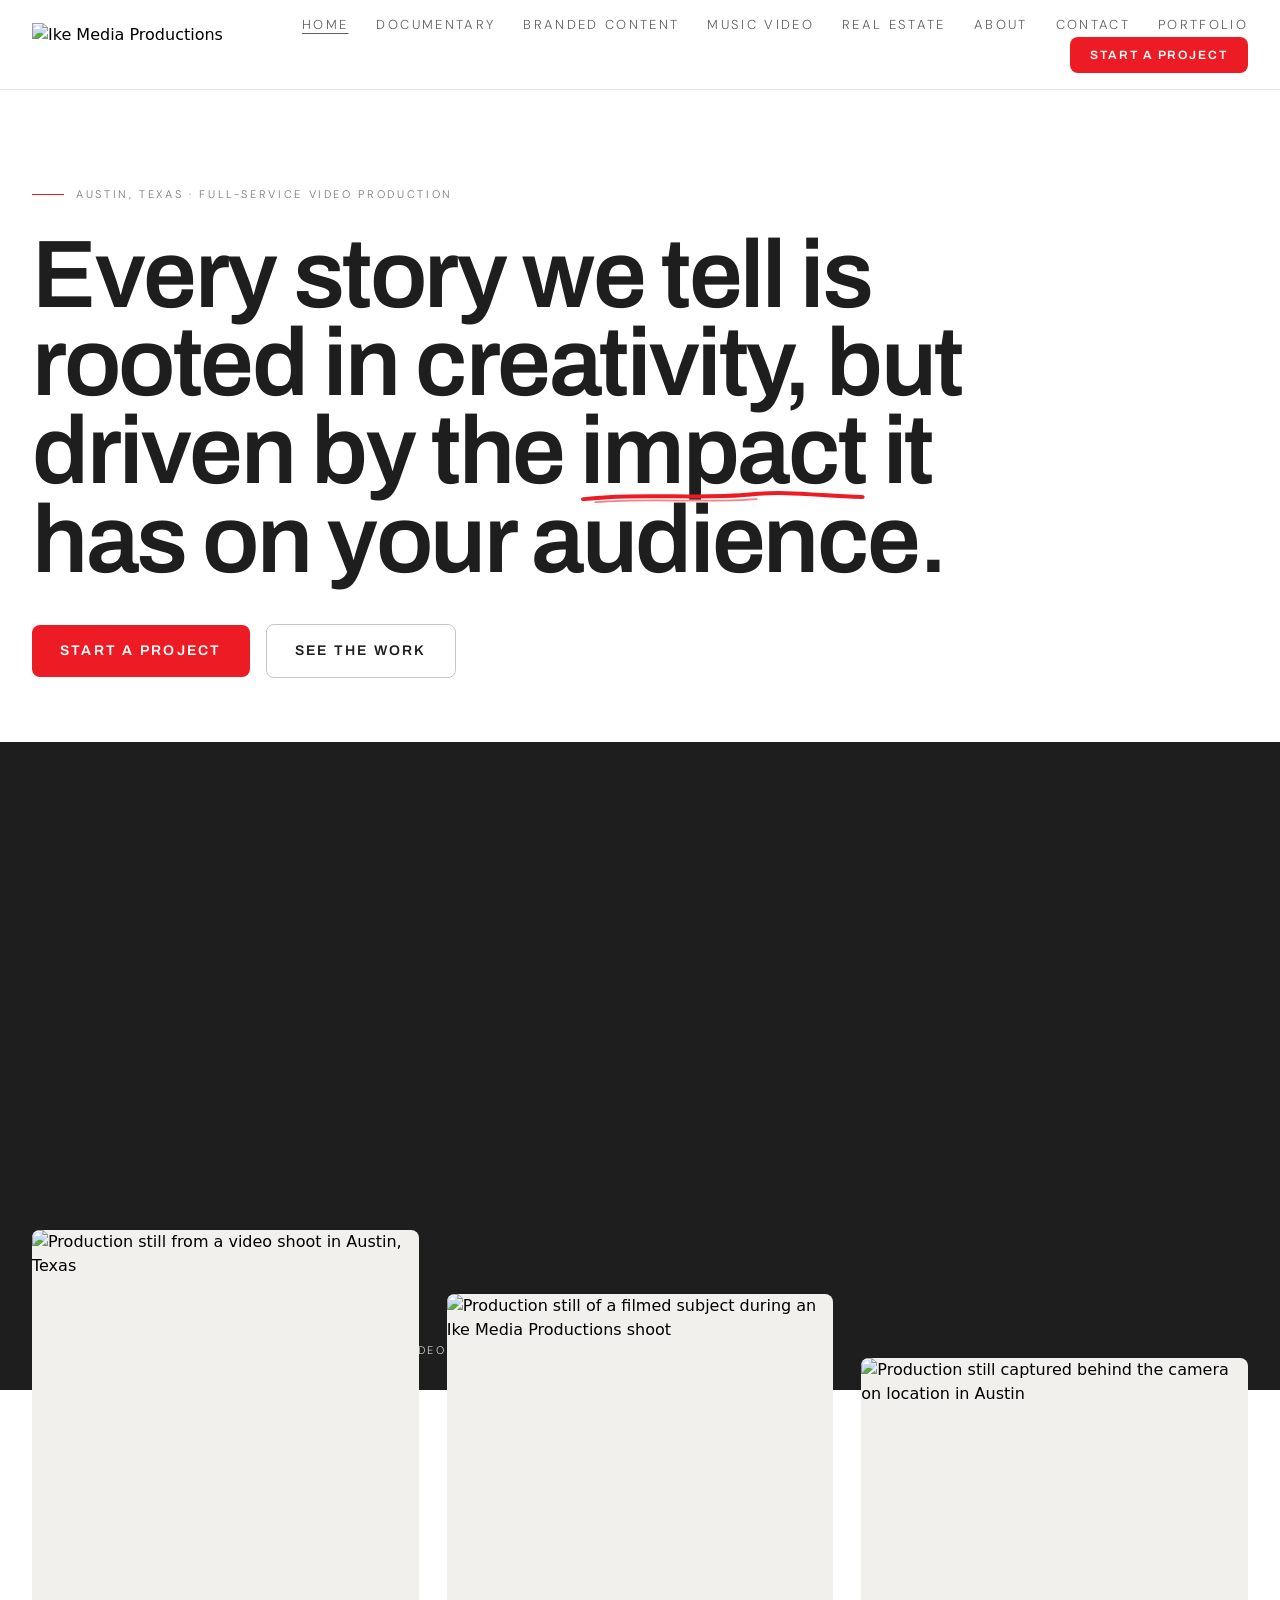
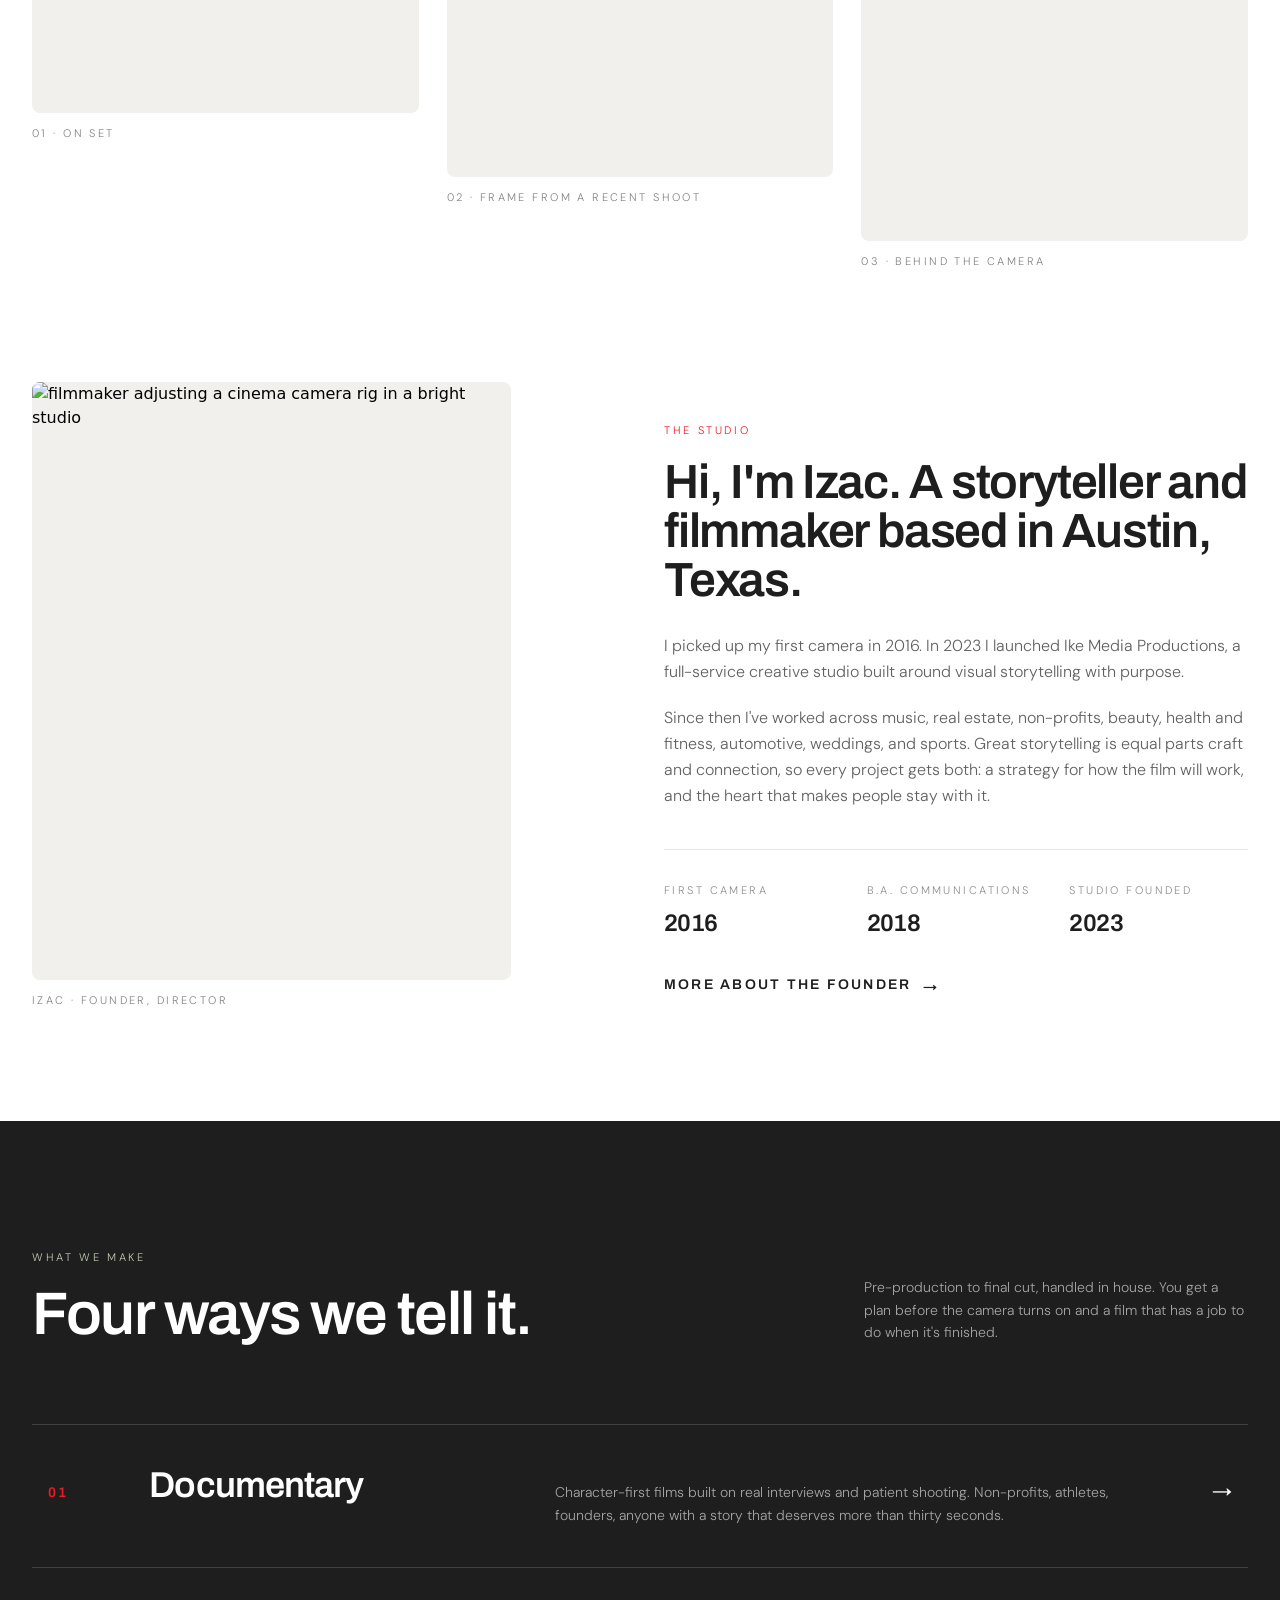
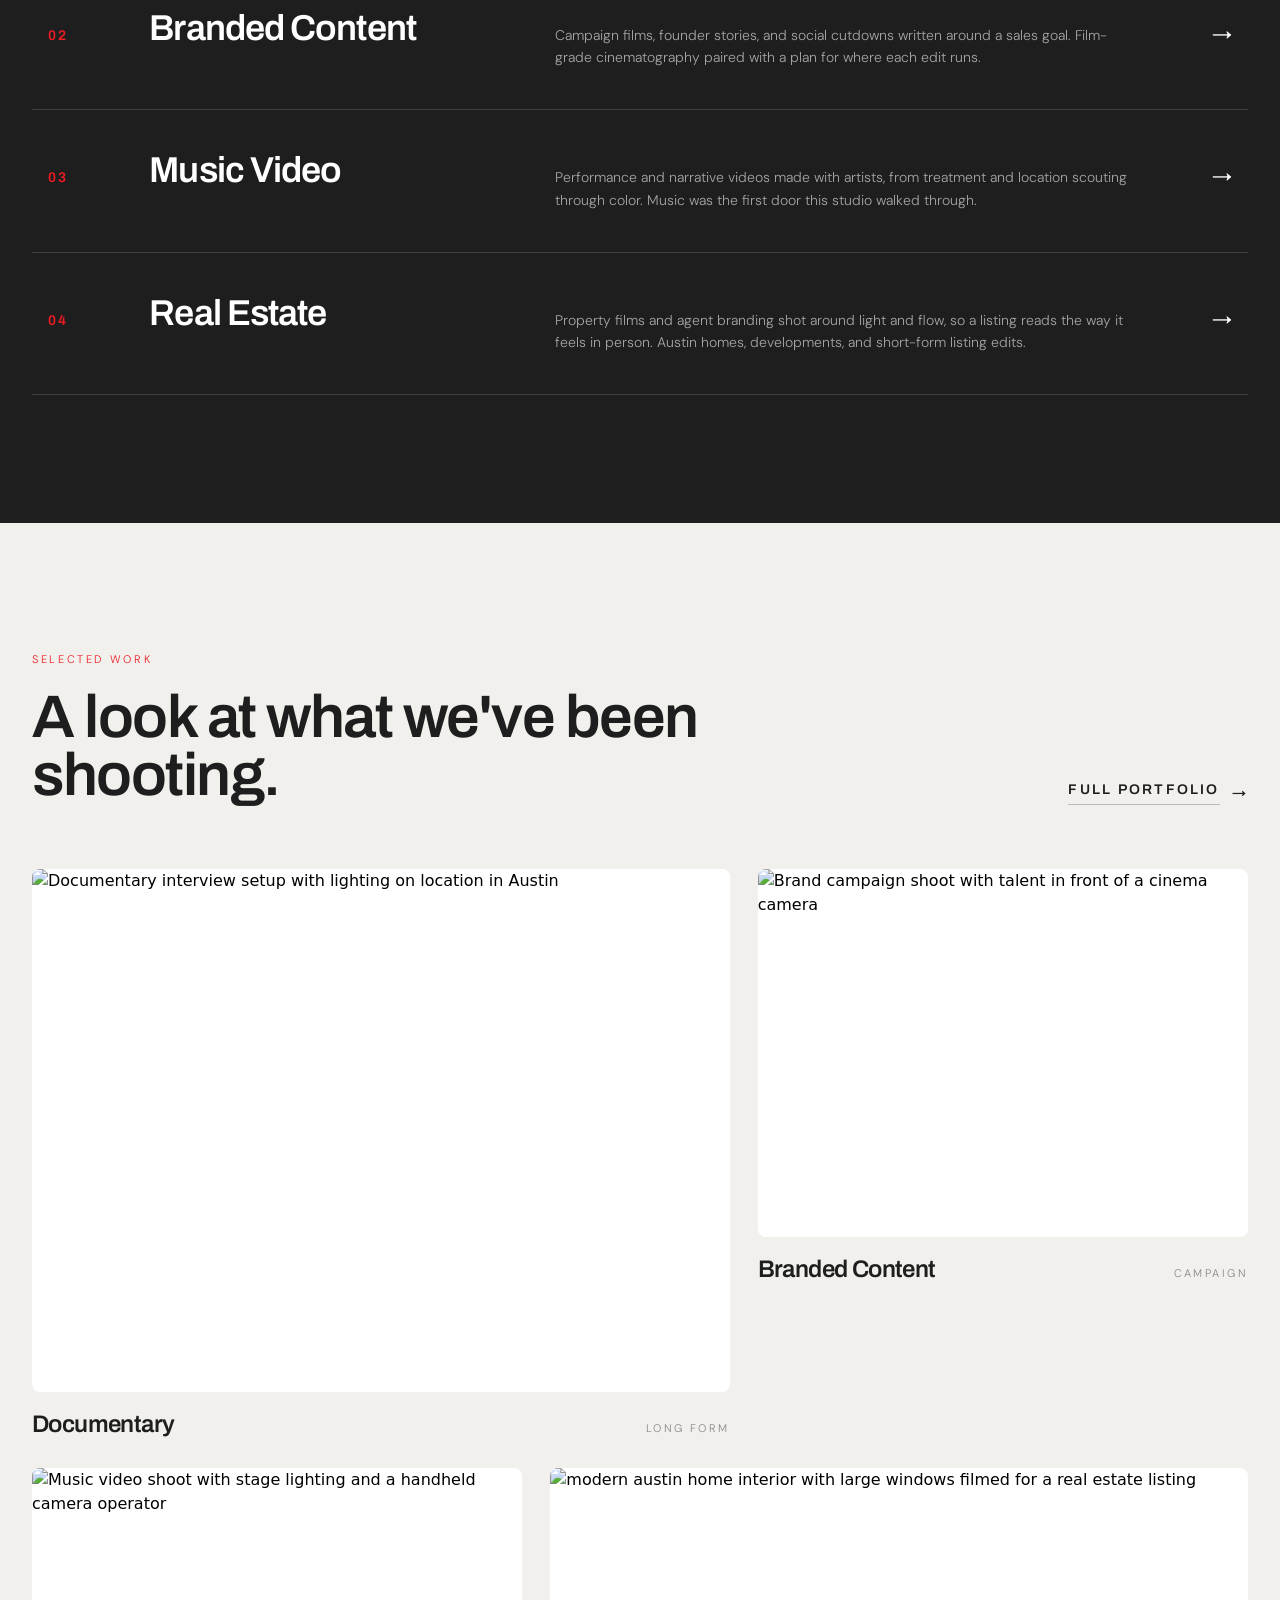
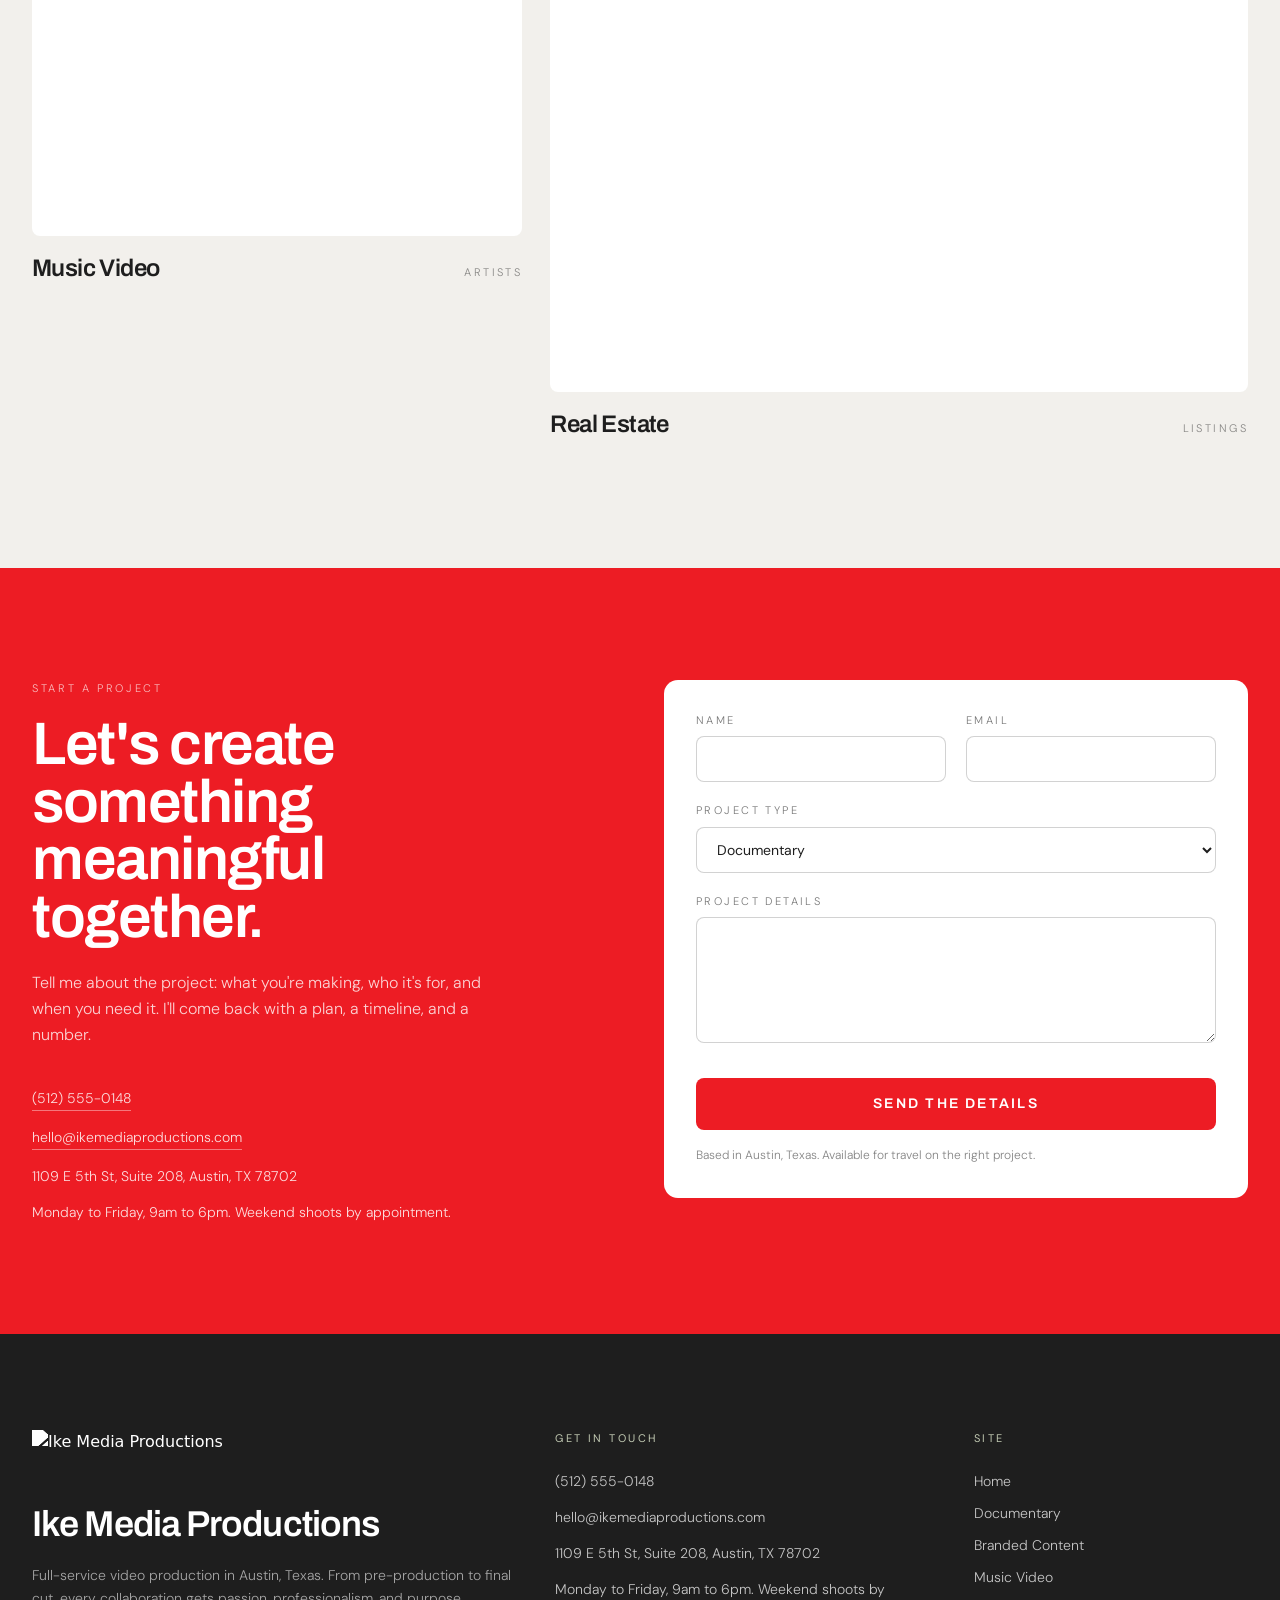
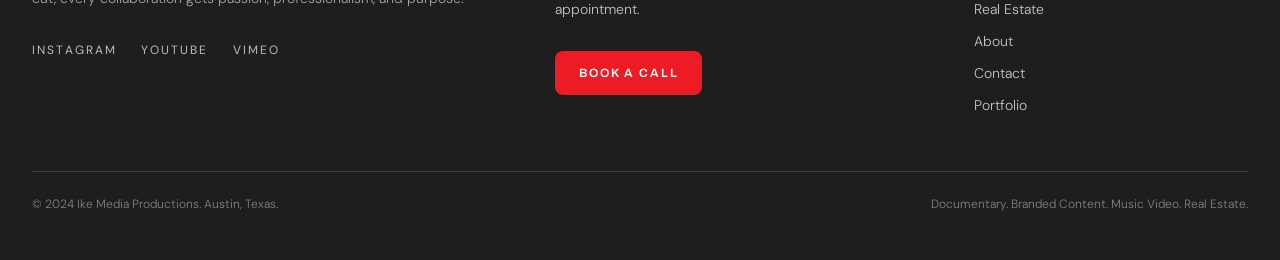
==== index.html @ 6fb8eff6 "Initial site generated by Tibly" ====
<!DOCTYPE html><html lang="en"><head>
<meta charset="utf-8"/>
<meta name="viewport" content="width=device-width, initial-scale=1"/>
<title>Ike Media Productions | Cinematic Video Production in Austin, Texas</title>
<meta name="description" content="Ike Media Productions is a full-service video production studio in Austin, Texas. Documentary, branded content, music video, and real estate films made with purpose."/>
<link rel="canonical" href="https://ike-media-productions-c2f9.sites.tibly.ai/"/>
<meta property="og:type" content="website"/>
<meta property="og:url" content="https://ike-media-productions-c2f9.sites.tibly.ai/"/>
<meta property="og:site_name" content="Ike Media Productions"/>
<meta property="og:title" content="Ike Media Productions | Cinematic Video Production in Austin, Texas"/>
<meta property="og:description" content="Ike Media Productions is a full-service video production studio in Austin, Texas. Documentary, branded content, music video, and real estate films made with purpose."/>
<meta name="twitter:card" content="summary_large_image"/>
<script type="application/ld+json" data-tibly-business="">{"@context":"https://schema.org","@type":"MediaOrganization","image":"https://br-winter-boat-ajcnusyq.storage.c-3.us-east-2.aws.neon.tech/tibly-site-media/sites/db79dda5-abd4-4c96-813a-0729a126249c/be632a99ec2c6f8da1437cfa373428e4.png","name":"Ike Media Productions","url":"https://ike-media-productions-c2f9.sites.tibly.ai/"}</script>
<link rel="icon" href="/favicon.svg" type="image/svg+xml"/>
<link rel="preconnect" href="https://fonts.googleapis.com"/>
<link rel="preconnect" href="https://fonts.gstatic.com" crossorigin=""/>
<link href="https://fonts.googleapis.com/css2?family=Archivo:ital,wght@0,300;0,400;0,600;0,700;0,800;1,400&amp;family=DM+Sans:ital,wght@0,300;0,400;0,500;1,400&amp;display=swap" rel="stylesheet"/>
<style>details[open] > *:not(summary){animation:tibly-acc .35s ease}@keyframes tibly-acc{from{opacity:0;transform:translateY(-4px)}}</style>
<style>@media (prefers-reduced-motion:no-preference){.tibly-fx{opacity:0;transform:translateY(24px);transition:opacity .7s ease,transform .7s ease}.tibly-fx.tibly-fx-in{opacity:1;transform:none}}</style>
<script>addEventListener('DOMContentLoaded',function(){if(!('IntersectionObserver' in window))return;var io=new IntersectionObserver(function(es){es.forEach(function(en){if(en.isIntersecting){en.target.classList.add('tibly-fx-in');io.unobserve(en.target)}})},{rootMargin:'0px 0px -8% 0px'});document.querySelectorAll('section[data-block] > *').forEach(function(el){var p=getComputedStyle(el).position;if(p==='absolute'||p==='fixed')return;if(el.getBoundingClientRect().top>innerHeight){el.classList.add('tibly-fx');io.observe(el)}})});</script>
<style>.tibly-ba{position:relative;overflow:hidden;--ba:50%;cursor:ew-resize;touch-action:pan-y;user-select:none;-webkit-user-select:none}.tibly-ba>img{display:block;width:100%;height:100%;object-fit:cover}.tibly-ba .tibly-ba-before{position:absolute;inset:0;clip-path:inset(0 calc(100% - var(--ba)) 0 0)}.tibly-ba .tibly-ba-before img{display:block;width:100%;height:100%;object-fit:cover}.tibly-ba::after{content:'';position:absolute;top:0;bottom:0;left:var(--ba);width:2px;margin-left:-1px;background:#fff;box-shadow:0 0 6px rgba(0,0,0,.55);pointer-events:none;z-index:1}.tibly-ba::before{content:'';position:absolute;top:50%;left:var(--ba);width:44px;height:44px;transform:translate(-50%,-50%);border-radius:9999px;background:rgba(0,0,0,.75) url("data:image/svg+xml,%3Csvg%20xmlns='http://www.w3.org/2000/svg'%20viewBox='0%200%2024%2024'%20fill='%23fff'%3E%3Cpath%20d='M9%206l-6%206%206%206zM15%206l6%206-6%206z'/%3E%3C/svg%3E") center/22px 22px no-repeat;border:2px solid #fff;box-shadow:0 2px 8px rgba(0,0,0,.4);pointer-events:none;z-index:1}.tibly-ba input[type=range]{position:absolute;inset:0;width:100%;height:100%;margin:0;opacity:0;pointer-events:none;-webkit-appearance:none;appearance:none;z-index:2}[data-lightbox]{cursor:zoom-in}.tibly-lb{position:fixed;inset:0;z-index:9999;background:rgba(0,0,0,.92);display:flex;align-items:center;justify-content:center;cursor:zoom-out;padding:24px}.tibly-lb img{max-width:100%;max-height:100%;object-fit:contain}</style>
<script>document.addEventListener('input',function(e){var t=e.target;if(!t||t.type!=='range')return;var c=t.closest&&t.closest('.tibly-ba');if(c)c.style.setProperty('--ba',t.value+'%')});document.addEventListener('pointerdown',function(e){var c=e.target.closest&&e.target.closest('.tibly-ba');if(!c||e.button>0)return;e.preventDefault();var inp=c.querySelector('input[type=range]');var set=function(x){var r=c.getBoundingClientRect();if(!r.width)return;var p=Math.max(0,Math.min(100,(x-r.left)*100/r.width));c.style.setProperty('--ba',p+'%');if(inp)inp.value=Math.round(p)};set(e.clientX);var mv=function(ev){set(ev.clientX)};var up=function(){document.removeEventListener('pointermove',mv);document.removeEventListener('pointerup',up);document.removeEventListener('pointercancel',up)};document.addEventListener('pointermove',mv);document.addEventListener('pointerup',up);document.addEventListener('pointercancel',up)});document.addEventListener('click',function(e){var im=e.target.closest&&e.target.closest('[data-lightbox]');if(!im||!(im.currentSrc||im.src))return;e.preventDefault();var o=document.createElement('div');o.className='tibly-lb';var big=document.createElement('img');big.src=im.currentSrc||im.src;big.alt=im.alt||'';o.appendChild(big);o.addEventListener('click',function(){o.remove()});document.addEventListener('keydown',function esc(ev){if(ev.key==='Escape'){o.remove();document.removeEventListener('keydown',esc)}});document.body.appendChild(o)});document.addEventListener('click',function(e){var x=e.target.closest&&e.target.closest('[data-announce-close]');if(!x)return;var b=x.closest('[data-announce]');if(b){b.style.display='none';try{sessionStorage.setItem('tibly-announce','1')}catch(_){}}});addEventListener('DOMContentLoaded',function(){try{if(sessionStorage.getItem('tibly-announce')==='1'){var b=document.querySelector('[data-announce]');if(b)b.style.display='none'}}catch(_){}if('IntersectionObserver' in window&&!matchMedia('(prefers-reduced-motion:reduce)').matches){var els=document.querySelectorAll('[data-count]');if(els.length){var io=new IntersectionObserver(function(es){es.forEach(function(en){if(!en.isIntersecting)return;io.unobserve(en.target);var el=en.target,s=el.textContent||'',m=s.match(/[\d,]*\d(?:\.\d+)?/);if(!m)return;var raw=m[0],num=parseFloat(raw.replace(/,/g,''));if(!isFinite(num))return;if(!el.getAttribute('data-count'))el.setAttribute('data-count',s);var pre=s.slice(0,m.index),post=s.slice(m.index+raw.length),grp=raw.indexOf(',')>=0,dec=(raw.split('.')[1]||'').length,t0=performance.now();requestAnimationFrame(function tick(now){var p=Math.min((now-t0)/1400,1);p=1-Math.pow(1-p,3);var v=(num*p).toFixed(dec);if(grp)v=Number(v).toLocaleString('en-US',{minimumFractionDigits:dec});el.textContent=pre+v+post;if(p<1)requestAnimationFrame(tick)})})},{rootMargin:'0px 0px -10% 0px'});els.forEach(function(el){io.observe(el)})}}var badge=document.querySelector('[data-tibly-open]');if(badge){var src=document.querySelector('[data-tibly-field="hours"]');var txt=(src&&src.textContent||'').toLowerCase();var days=['sun','mon','tue','wed','thu','fri','sat'];var toMin=function(h,mm,ap){h=+h;mm=+(mm||0);if(ap==='pm'&&h!==12)h+=12;if(ap==='am'&&h===12)h=0;return h*60+mm};var spans=[];var re=/(sun|mon|tue|wed|thu|fri|sat|daily|every ?day)[a-z]*\s*(?:[-\u2013\u2014]\s*(sun|mon|tue|wed|thu|fri|sat)[a-z]*)?\s*:?\s*(\d{1,2})(?::(\d{2}))?\s*(am|pm)?\s*[-\u2013\u2014]\s*(\d{1,2})(?::(\d{2}))?\s*(am|pm)?/g,mm;while((mm=re.exec(txt))){var d1=mm[1].slice(0,3),d2=mm[2],ap1=mm[5]||(mm[8]==='pm'&&+mm[3]<=+mm[6]?'am':mm[8]),o=toMin(mm[3],mm[4],ap1),c=toMin(mm[6],mm[7],mm[8]);var from=d1==='dai'||d1==='eve'?0:days.indexOf(d1),to=d2?days.indexOf(d2.slice(0,3)):(d1==='dai'||d1==='eve'?6:from);if(from<0)continue;for(var d=from;;d=(d+1)%7){spans.push([d,o,c]);if(d===to)break}}if(spans.length){var now=new Date(),cur=now.getDay(),min=now.getHours()*60+now.getMinutes();var open=spans.some(function(s){return s[0]===cur&&min>=s[1]&&min<s[2]});badge.textContent=open?(badge.getAttribute('data-open-text')||'Open now'):(badge.getAttribute('data-closed-text')||'Closed now');badge.setAttribute('data-state',open?'open':'closed');badge.hidden=false}}});</script>
<style>header a[aria-current="page"]:not(:has(img,svg)){text-decoration:underline;text-underline-offset:4px;text-decoration-thickness:1px}</style>
<style>#nav-open~[class*="peer-checked:"][class*="fixed"]{min-height:100vh;min-height:100dvh}@media (prefers-reduced-motion:no-preference){label[for="nav-open"] span{transition:transform .3s ease,opacity .2s ease}header:has(#nav-open:checked) label[for="nav-open"]:not([aria-label="Close" i]) span:not(:has(span)):nth-of-type(1){transform:translateY(8px) rotate(45deg)}header:has(#nav-open:checked) label[for="nav-open"]:not([aria-label="Close" i]) span:not(:has(span)):nth-of-type(2){opacity:0}header:has(#nav-open:checked) label[for="nav-open"]:not([aria-label="Close" i]) span:not(:has(span)):nth-of-type(3){transform:translateY(-8px) rotate(-45deg)}#nav-open:checked~[class*="peer-checked:"]{animation:tibly-nav-in .25s ease}#nav-open:checked~[class*="peer-checked:"] label[for="nav-open"]{display:inline-block;animation:tibly-x-in .35s ease}@keyframes tibly-nav-in{from{opacity:0;transform:translateY(10px)}}@keyframes tibly-x-in{from{opacity:0;transform:rotate(-90deg) scale(.6)}}}</style>
<link rel="stylesheet" href="/styles.css?v=a9160097"/>
</head>
<body>
<!-- block:header -->
<header class="sticky top-0 z-40 border-b border-ink/10 bg-white">
  <div class="mx-auto w-full max-w-7xl px-5 sm:px-8">
    <input type="checkbox" id="nav-open" class="peer sr-only"/>

    <div class="flex items-center justify-between gap-6 py-4">
      <a aria-current="page" class="flex shrink-0 items-center gap-3 transition-opacity duration-300 hover:opacity-70" href="/">
        <img data-tibly-logo="" src="https://br-winter-boat-ajcnusyq.storage.c-3.us-east-2.aws.neon.tech/tibly-site-media/sites/db79dda5-abd4-4c96-813a-0729a126249c/be632a99ec2c6f8da1437cfa373428e4.png" alt="Ike Media Productions" class="h-9 w-auto md:h-11"/>
      </a>

      <nav class="hidden md:flex md:flex-wrap md:items-center md:justify-end md:gap-x-5 md:gap-y-1 lg:gap-x-7">
        <a aria-current="page" class="font-body text-xs font-light uppercase tracking-[0.18em] text-ink/70 transition-colors duration-300 hover:text-brand-500 lg:text-[13px]" href="/">Home</a>
        <a class="font-body text-xs font-light uppercase tracking-[0.18em] text-ink/70 transition-colors duration-300 hover:text-brand-500 lg:text-[13px]" href="/documentary">Documentary</a>
        <a class="font-body text-xs font-light uppercase tracking-[0.18em] text-ink/70 transition-colors duration-300 hover:text-brand-500 lg:text-[13px]" href="/branded-content">Branded Content</a>
        <a class="font-body text-xs font-light uppercase tracking-[0.18em] text-ink/70 transition-colors duration-300 hover:text-brand-500 lg:text-[13px]" href="/gallery-musicvideo">Music Video</a>
        <a class="font-body text-xs font-light uppercase tracking-[0.18em] text-ink/70 transition-colors duration-300 hover:text-brand-500 lg:text-[13px]" href="/portfolio-realestate">Real Estate</a>
        <a class="font-body text-xs font-light uppercase tracking-[0.18em] text-ink/70 transition-colors duration-300 hover:text-brand-500 lg:text-[13px]" href="/about">About</a>
        <a class="font-body text-xs font-light uppercase tracking-[0.18em] text-ink/70 transition-colors duration-300 hover:text-brand-500 lg:text-[13px]" href="/contact">Contact</a>
        <a class="font-body text-xs font-light uppercase tracking-[0.18em] text-ink/70 transition-colors duration-300 hover:text-brand-500 lg:text-[13px]" href="/portfolio">Portfolio</a>
        <a class="ml-2 hidden rounded-md bg-brand-500 px-5 py-2.5 font-display text-xs font-semibold uppercase tracking-[0.16em] text-white transition-colors duration-300 hover:bg-brand-700 lg:inline-block" href="/contact">Start a project</a>
      </nav>

      <label for="nav-open" class="md:hidden cursor-pointer p-2 -mr-2" aria-label="Menu">
        <span class="block h-px w-7 bg-ink"></span>
        <span class="mt-1.5 block h-px w-7 bg-ink"></span>
        <span class="mt-1.5 block h-px w-7 bg-ink"></span>
      </label>
    </div>

    <div class="hidden peer-checked:flex md:hidden fixed inset-0 z-50 flex-col bg-white">
      <div class="flex items-center justify-between px-5 py-4 border-b border-ink/10">
        <img src="https://br-winter-boat-ajcnusyq.storage.c-3.us-east-2.aws.neon.tech/tibly-site-media/sites/db79dda5-abd4-4c96-813a-0729a126249c/be632a99ec2c6f8da1437cfa373428e4.png" alt="Ike Media Productions" class="h-9 w-auto"/>
        <label for="nav-open" aria-label="Close" class="cursor-pointer p-2 -mr-2">
          <svg viewBox="0 0 24 24" fill="none" stroke="currentColor" stroke-width="1.5" class="h-7 w-7 text-ink"><path d="M5 5l14 14M19 5L5 19"></path></svg>
        </label>
      </div>
      <nav class="flex flex-1 flex-col gap-5 overflow-y-auto px-5 py-8">
        <a aria-current="page" class="font-display text-3xl font-semibold tracking-tight text-ink transition-colors duration-300 hover:text-brand-500" href="/">Home</a>
        <a class="font-display text-3xl font-semibold tracking-tight text-ink transition-colors duration-300 hover:text-brand-500" href="/documentary">Documentary</a>
        <a class="font-display text-3xl font-semibold tracking-tight text-ink transition-colors duration-300 hover:text-brand-500" href="/branded-content">Branded Content</a>
        <a class="font-display text-3xl font-semibold tracking-tight text-ink transition-colors duration-300 hover:text-brand-500" href="/gallery-musicvideo">Music Video</a>
        <a class="font-display text-3xl font-semibold tracking-tight text-ink transition-colors duration-300 hover:text-brand-500" href="/portfolio-realestate">Real Estate</a>
        <a class="font-display text-3xl font-semibold tracking-tight text-ink transition-colors duration-300 hover:text-brand-500" href="/about">About</a>
        <a class="font-display text-3xl font-semibold tracking-tight text-ink transition-colors duration-300 hover:text-brand-500" href="/contact">Contact</a>
        <a class="font-display text-3xl font-semibold tracking-tight text-ink transition-colors duration-300 hover:text-brand-500" href="/portfolio">Portfolio</a>
      </nav>
      <div class="border-t border-ink/10 px-5 py-6">
        <a class="btn w-full" href="/contact">Start a project</a>
      </div>
    </div>
  </div>
</header>
<!-- /block:footer-safe -->
<!-- /block:header -->
<!-- block:gallery-mosaic -->
<section class="relative bg-white pt-12 sm:pt-16 md:pt-24" data-block="gallery-mosaic">
  <div class="mx-auto w-full max-w-7xl px-5 sm:px-8">
    <p class="flex items-center gap-3 font-body text-[11px] font-light uppercase tracking-[0.24em] text-ink/60">
      <span class="block h-px w-8 bg-brand-500"></span>
      Austin, Texas · Full-service video production
    </p>

    <h1 class="mt-7 max-w-5xl font-display text-4xl font-semibold leading-[0.98] tracking-tight text-ink sm:text-6xl md:text-7xl md:leading-[0.92] lg:text-8xl">
      Every story we tell is rooted in creativity, but driven by the
      <span class="relative inline-block">
        impact
        <svg viewBox="0 0 220 18" preserveAspectRatio="none" fill="none" aria-hidden="true" class="absolute -bottom-1 left-0 h-2.5 w-full text-brand-500 sm:-bottom-2 sm:h-4">
          <path d="M3 12.5C46 5.5 92 13 133 7c25-3.6 50 1.4 84 3.2" stroke="currentColor" stroke-width="4.5" stroke-linecap="round"></path>
          <path d="M12 16c40-5 84 1 124-3.5" stroke="currentColor" stroke-width="2" stroke-linecap="round" opacity="0.55"></path>
        </svg>
      </span>
      it has on your audience.
    </h1>

    <div class="mt-10 flex flex-col gap-3 sm:flex-row sm:items-center sm:gap-4">
      <a class="btn" href="/contact">Start a project</a>
      <a class="btn-secondary" href="/portfolio">See the work</a>
    </div>
  </div>

  <div class="relative mt-12 h-[52vh] min-h-[320px] w-full overflow-hidden bg-ink md:mt-16 md:h-[72vh]">
    <video src="https://videos.pexels.com/video-files/31026111/13262104_1920_1080_24fps.mp4" poster="https://images.pexels.com/videos/31026111/man-taking-video-of-a-house-using-a-sony-camera-on-a-dji-gimbal-stabilizer-31026111.jpeg?auto=compress&amp;cs=tinysrgb&amp;fit=crop&amp;h=630&amp;w=1200" autoplay="" muted="" loop="" playsinline="" data-video-query="cinematographer filming with a cinema camera on a gimbal in downtown austin texas at golden hour" class="absolute inset-0 h-full w-full object-cover"></video>
    <div class="absolute inset-0 bg-ink/30"></div>
    <div class="absolute inset-x-0 bottom-0 p-5 sm:p-8">
      <p class="font-body text-[11px] font-light uppercase tracking-[0.24em] text-white/80">
        Reel · Documentary, branded content, music video, real estate
      </p>
    </div>
  </div>

  <div class="relative z-10 mx-auto -mt-16 -mb-20 w-full max-w-7xl px-5 sm:px-8 md:-mt-40 md:-mb-32">
    <div class="grid grid-cols-1 gap-5 sm:grid-cols-3 md:gap-7">
      <figure class="group">
        <div class="overflow-hidden rounded-md bg-surface">
          <img data-lightbox="" src="https://br-winter-boat-ajcnusyq.storage.c-3.us-east-2.aws.neon.tech/tibly-site-media/sites/db79dda5-abd4-4c96-813a-0729a126249c/e04ca9adfe14ad1014596eb6aa845131.jpg" alt="Production still from a video shoot in Austin, Texas" class="aspect-[4/5] w-full object-cover transition-transform duration-700 group-hover:scale-105"/>
        </div>
        <figcaption class="mt-3 font-body text-[11px] font-light uppercase tracking-[0.22em] text-ink/55">01 · On set</figcaption>
      </figure>

      <figure class="group md:mt-16">
        <div class="overflow-hidden rounded-md bg-surface">
          <img data-lightbox="" src="https://br-winter-boat-ajcnusyq.storage.c-3.us-east-2.aws.neon.tech/tibly-site-media/sites/db79dda5-abd4-4c96-813a-0729a126249c/1f7c1d6f0e0b10232bef901b1ac29058.jpg" alt="Production still of a filmed subject during an Ike Media Productions shoot" class="aspect-[4/5] w-full object-cover transition-transform duration-700 group-hover:scale-105"/>
        </div>
        <figcaption class="mt-3 font-body text-[11px] font-light uppercase tracking-[0.22em] text-ink/55">02 · Frame from a recent shoot</figcaption>
      </figure>

      <figure class="group md:mt-32">
        <div class="overflow-hidden rounded-md bg-surface">
          <img data-lightbox="" src="https://br-winter-boat-ajcnusyq.storage.c-3.us-east-2.aws.neon.tech/tibly-site-media/sites/db79dda5-abd4-4c96-813a-0729a126249c/e467523f5bb9e1ca27dbdd6866fa80d7.jpg" alt="Production still captured behind the camera on location in Austin" class="aspect-[4/5] w-full object-cover transition-transform duration-700 group-hover:scale-105"/>
        </div>
        <figcaption class="mt-3 font-body text-[11px] font-light uppercase tracking-[0.22em] text-ink/55">03 · Behind the camera</figcaption>
      </figure>
    </div>
  </div>
</section>
<!-- /block:gallery-mosaic -->
<!-- block:about-strip -->
<section class="bg-white pt-36 pb-16 sm:pb-20 md:pt-60 md:pb-28" data-block="about-strip">
  <div class="mx-auto w-full max-w-7xl px-5 sm:px-8">
    <div class="grid grid-cols-1 gap-10 md:grid-cols-12 md:gap-12">
      <div class="md:col-span-5">
        <div class="overflow-hidden rounded-md bg-surface">
          <img loading="lazy" src="https://images.pexels.com/photos/29043650/pexels-photo-29043650.jpeg?auto=compress&amp;cs=tinysrgb&amp;h=650&amp;w=940" alt="filmmaker adjusting a cinema camera rig in a bright studio" class="aspect-[4/5] w-full object-cover"/>
        </div>
        <p class="mt-3 font-body text-[11px] font-light uppercase tracking-[0.22em] text-ink/55">Izac · Founder, director</p>
      </div>

      <div class="md:col-span-6 md:col-start-7 md:pt-10">
        <p class="font-body text-[11px] font-light uppercase tracking-[0.24em] text-brand-500">The studio</p>
        <h2 class="mt-5 font-display text-3xl font-semibold leading-[1.02] tracking-tight text-ink sm:text-4xl md:text-5xl">
          Hi, I&#39;m Izac. A storyteller and filmmaker based in Austin, Texas.
        </h2>
        <div class="mt-7 max-w-prose space-y-5 font-body text-base font-light leading-relaxed text-ink/70">
          <p>
            I picked up my first camera in 2016. In 2023 I launched
            <span data-tibly-field="business-name">Ike Media Productions</span>, a full-service creative studio built around visual storytelling with purpose.
          </p>
          <p>
            Since then I&#39;ve worked across music, real estate, non-profits, beauty, health and fitness, automotive, weddings, and sports. Great storytelling is equal parts craft and connection, so every project gets both: a strategy for how the film will work, and the heart that makes people stay with it.
          </p>
        </div>

        <dl class="mt-10 grid grid-cols-1 gap-6 border-t border-ink/10 pt-8 sm:grid-cols-3">
          <div>
            <dt class="font-body text-[11px] font-light uppercase tracking-[0.22em] text-ink/50">First camera</dt>
            <dd class="mt-2 font-display text-2xl font-semibold tracking-tight text-ink">2016</dd>
          </div>
          <div>
            <dt class="font-body text-[11px] font-light uppercase tracking-[0.22em] text-ink/50">B.A. Communications</dt>
            <dd class="mt-2 font-display text-2xl font-semibold tracking-tight text-ink">2018</dd>
          </div>
          <div>
            <dt class="font-body text-[11px] font-light uppercase tracking-[0.22em] text-ink/50">Studio founded</dt>
            <dd class="mt-2 font-display text-2xl font-semibold tracking-tight text-ink">2023</dd>
          </div>
        </dl>

        <a class="group mt-9 inline-flex items-center gap-3 font-display text-sm font-semibold uppercase tracking-[0.16em] text-ink transition-colors duration-300 hover:text-brand-500" href="/about">
          <span class="border-b border-transparent pb-1 transition-colors duration-300 group-hover:border-brand-500">More about the founder</span>
          <span class="transition-transform duration-300 group-hover:translate-x-1">→</span>
        </a>
      </div>
    </div>
  </div>
</section>
<!-- /block:about-strip -->
<!-- block:service-list -->
<section class="bg-ink py-20 text-white md:py-32" data-block="service-list">
  <div class="mx-auto w-full max-w-7xl px-5 sm:px-8">
    <div class="grid grid-cols-1 gap-8 md:grid-cols-12 md:items-end">
      <div class="md:col-span-7">
        <p class="font-body text-[11px] font-light uppercase tracking-[0.24em] text-accent-300">What we make</p>
        <h2 class="mt-5 font-display text-4xl font-semibold leading-[0.98] tracking-tight sm:text-5xl md:text-6xl">
          Four ways we tell it.
        </h2>
      </div>
      <div class="md:col-span-4 md:col-start-9">
        <p class="max-w-prose font-body text-sm font-light leading-relaxed text-white/60">
          Pre-production to final cut, handled in house. You get a plan before the camera turns on and a film that has a job to do when it&#39;s finished.
        </p>
      </div>
    </div>

    <div class="mt-14 border-t border-white/15 md:mt-20">
      <a class="group block border-b border-white/15 px-1 py-8 transition-colors duration-300 hover:bg-white/5 md:px-4 md:py-10" href="/documentary">
        <div class="grid grid-cols-1 gap-4 md:grid-cols-12 md:items-baseline md:gap-8">
          <span class="font-display text-sm font-semibold tracking-[0.16em] text-brand-500 md:col-span-1">01</span>
          <h3 class="font-display text-3xl font-semibold tracking-tight transition-colors duration-300 group-hover:text-brand-400 md:col-span-4 md:text-4xl">Documentary</h3>
          <p class="max-w-prose font-body text-sm font-light leading-relaxed text-white/60 md:col-span-6">Character-first films built on real interviews and patient shooting. Non-profits, athletes, founders, anyone with a story that deserves more than thirty seconds.</p>
          <span class="font-display text-xl transition-transform duration-300 group-hover:translate-x-1 md:col-span-1 md:text-right">→</span>
        </div>
      </a>

      <a class="group block border-b border-white/15 px-1 py-8 transition-colors duration-300 hover:bg-white/5 md:px-4 md:py-10" href="/branded-content">
        <div class="grid grid-cols-1 gap-4 md:grid-cols-12 md:items-baseline md:gap-8">
          <span class="font-display text-sm font-semibold tracking-[0.16em] text-brand-500 md:col-span-1">02</span>
          <h3 class="font-display text-3xl font-semibold tracking-tight transition-colors duration-300 group-hover:text-brand-400 md:col-span-4 md:text-4xl">Branded Content</h3>
          <p class="max-w-prose font-body text-sm font-light leading-relaxed text-white/60 md:col-span-6">Campaign films, founder stories, and social cutdowns written around a sales goal. Film-grade cinematography paired with a plan for where each edit runs.</p>
          <span class="font-display text-xl transition-transform duration-300 group-hover:translate-x-1 md:col-span-1 md:text-right">→</span>
        </div>
      </a>

      <a class="group block border-b border-white/15 px-1 py-8 transition-colors duration-300 hover:bg-white/5 md:px-4 md:py-10" href="/gallery-musicvideo">
        <div class="grid grid-cols-1 gap-4 md:grid-cols-12 md:items-baseline md:gap-8">
          <span class="font-display text-sm font-semibold tracking-[0.16em] text-brand-500 md:col-span-1">03</span>
          <h3 class="font-display text-3xl font-semibold tracking-tight transition-colors duration-300 group-hover:text-brand-400 md:col-span-4 md:text-4xl">Music Video</h3>
          <p class="max-w-prose font-body text-sm font-light leading-relaxed text-white/60 md:col-span-6">Performance and narrative videos made with artists, from treatment and location scouting through color. Music was the first door this studio walked through.</p>
          <span class="font-display text-xl transition-transform duration-300 group-hover:translate-x-1 md:col-span-1 md:text-right">→</span>
        </div>
      </a>

      <a class="group block border-b border-white/15 px-1 py-8 transition-colors duration-300 hover:bg-white/5 md:px-4 md:py-10" href="/portfolio-realestate">
        <div class="grid grid-cols-1 gap-4 md:grid-cols-12 md:items-baseline md:gap-8">
          <span class="font-display text-sm font-semibold tracking-[0.16em] text-brand-500 md:col-span-1">04</span>
          <h3 class="font-display text-3xl font-semibold tracking-tight transition-colors duration-300 group-hover:text-brand-400 md:col-span-4 md:text-4xl">Real Estate</h3>
          <p class="max-w-prose font-body text-sm font-light leading-relaxed text-white/60 md:col-span-6">Property films and agent branding shot around light and flow, so a listing reads the way it feels in person. Austin homes, developments, and short-form listing edits.</p>
          <span class="font-display text-xl transition-transform duration-300 group-hover:translate-x-1 md:col-span-1 md:text-right">→</span>
        </div>
      </a>
    </div>
  </div>
</section>
<!-- /block:service-list -->
<!-- block:selected-work -->
<section class="bg-surface py-20 md:py-32" data-block="selected-work">
  <div class="mx-auto w-full max-w-7xl px-5 sm:px-8">
    <div class="flex flex-col gap-6 sm:flex-row sm:items-end sm:justify-between">
      <div>
        <p class="font-body text-[11px] font-light uppercase tracking-[0.24em] text-brand-500">Selected work</p>
        <h2 class="mt-5 max-w-2xl font-display text-4xl font-semibold leading-[0.98] tracking-tight text-ink sm:text-5xl md:text-6xl">
          A look at what we&#39;ve been shooting.
        </h2>
      </div>
      <a class="group inline-flex items-center gap-3 font-display text-sm font-semibold uppercase tracking-[0.16em] text-ink transition-colors duration-300 hover:text-brand-500" href="/portfolio">
        <span class="border-b border-ink/25 pb-1 transition-colors duration-300 group-hover:border-brand-500">Full portfolio</span>
        <span class="transition-transform duration-300 group-hover:translate-x-1">→</span>
      </a>
    </div>

    <div class="mt-12 grid grid-cols-1 gap-6 md:mt-16 md:grid-cols-12 md:gap-7">
      <a class="group block md:col-span-7" href="/documentary">
        <div class="overflow-hidden rounded-md bg-white">
          <img src="https://br-winter-boat-ajcnusyq.storage.c-3.us-east-2.aws.neon.tech/tibly-site-media/sites/db79dda5-abd4-4c96-813a-0729a126249c/e04ca9adfe14ad1014596eb6aa845131.jpg" alt="Documentary interview setup with lighting on location in Austin" class="aspect-[4/3] w-full object-cover transition-transform duration-700 group-hover:scale-105"/>
        </div>
        <div class="mt-4 flex items-baseline justify-between gap-4">
          <h3 class="font-display text-2xl font-semibold tracking-tight text-ink transition-colors duration-300 group-hover:text-brand-500">Documentary</h3>
          <span class="font-body text-[11px] font-light uppercase tracking-[0.22em] text-ink/50">Long form</span>
        </div>
      </a>

      <a class="group block md:col-span-5" href="/branded-content">
        <div class="overflow-hidden rounded-md bg-white">
          <img src="https://br-winter-boat-ajcnusyq.storage.c-3.us-east-2.aws.neon.tech/tibly-site-media/sites/db79dda5-abd4-4c96-813a-0729a126249c/1f7c1d6f0e0b10232bef901b1ac29058.jpg" alt="Brand campaign shoot with talent in front of a cinema camera" class="aspect-[4/3] w-full object-cover transition-transform duration-700 group-hover:scale-105"/>
        </div>
        <div class="mt-4 flex items-baseline justify-between gap-4">
          <h3 class="font-display text-2xl font-semibold tracking-tight text-ink transition-colors duration-300 group-hover:text-brand-500">Branded Content</h3>
          <span class="font-body text-[11px] font-light uppercase tracking-[0.22em] text-ink/50">Campaign</span>
        </div>
      </a>

      <a class="group block md:col-span-5" href="/gallery-musicvideo">
        <div class="overflow-hidden rounded-md bg-white">
          <img src="https://br-winter-boat-ajcnusyq.storage.c-3.us-east-2.aws.neon.tech/tibly-site-media/sites/db79dda5-abd4-4c96-813a-0729a126249c/e467523f5bb9e1ca27dbdd6866fa80d7.jpg" alt="Music video shoot with stage lighting and a handheld camera operator" class="aspect-[4/3] w-full object-cover transition-transform duration-700 group-hover:scale-105"/>
        </div>
        <div class="mt-4 flex items-baseline justify-between gap-4">
          <h3 class="font-display text-2xl font-semibold tracking-tight text-ink transition-colors duration-300 group-hover:text-brand-500">Music Video</h3>
          <span class="font-body text-[11px] font-light uppercase tracking-[0.22em] text-ink/50">Artists</span>
        </div>
      </a>

      <a class="group block md:col-span-7" href="/portfolio-realestate">
        <div class="overflow-hidden rounded-md bg-white">
          <img loading="lazy" src="https://images.pexels.com/photos/5178052/pexels-photo-5178052.jpeg?auto=compress&amp;cs=tinysrgb&amp;h=650&amp;w=940" alt="modern austin home interior with large windows filmed for a real estate listing" class="aspect-[4/3] w-full object-cover transition-transform duration-700 group-hover:scale-105"/>
        </div>
        <div class="mt-4 flex items-baseline justify-between gap-4">
          <h3 class="font-display text-2xl font-semibold tracking-tight text-ink transition-colors duration-300 group-hover:text-brand-500">Real Estate</h3>
          <span class="font-body text-[11px] font-light uppercase tracking-[0.22em] text-ink/50">Listings</span>
        </div>
      </a>
    </div>
  </div>
</section>
<!-- /block:selected-work -->
<!-- block:inquiry-cta -->
<section class="bg-brand-500 py-20 text-white md:py-28" data-block="inquiry-cta">
  <div class="mx-auto w-full max-w-7xl px-5 sm:px-8">
    <div class="grid grid-cols-1 gap-12 md:grid-cols-12 md:gap-12">
      <div class="md:col-span-5">
        <p class="font-body text-[11px] font-light uppercase tracking-[0.24em] text-white/70">Start a project</p>
        <h2 class="mt-5 font-display text-4xl font-semibold leading-[0.96] tracking-tight sm:text-5xl md:text-6xl">
          Let&#39;s create something meaningful together.
        </h2>
        <p class="mt-6 max-w-prose font-body text-base font-light leading-relaxed text-white/80">
          Tell me about the project: what you&#39;re making, who it&#39;s for, and when you need it. I&#39;ll come back with a plan, a timeline, and a number.
        </p>

        <ul class="mt-10 space-y-4 font-body text-sm font-light text-white/85">
          <li>
            <a class="inline-block border-b border-white/40 pb-0.5 transition-colors duration-300 hover:border-white hover:text-white" href="tel:+15125550148">
              <span data-tibly-field="phone">(512) 555-0148</span>
            </a>
          </li>
          <li>
            <a class="inline-block break-words border-b border-white/40 pb-0.5 transition-colors duration-300 hover:border-white hover:text-white" href="mailto:hello@ikemediaproductions.com">
              <span data-tibly-field="email">hello@ikemediaproductions.com</span>
            </a>
          </li>
          <li><span data-tibly-field="address">1109 E 5th St, Suite 208, Austin, TX 78702</span></li>
          <li class="flex flex-wrap items-center gap-3">
            <span data-tibly-field="hours">Monday to Friday, 9am to 6pm. Weekend shoots by appointment.</span>
            <span data-tibly-open="" hidden="" class="rounded-sm bg-white px-2 py-1 font-display text-[10px] font-semibold uppercase tracking-[0.16em] text-brand-600"></span>
          </li>
        </ul>
      </div>

      <div class="md:col-span-6 md:col-start-7">
        <form method="POST" action="/api/public/site-forms" class="rounded-lg bg-white p-6 sm:p-8">
          <input type="hidden" name="_page" value="/"/>
          <input type="text" name="_gotcha" class="hidden" tabindex="-1" autocomplete="off" aria-hidden="true"/>

          <div class="grid grid-cols-1 gap-5 sm:grid-cols-2">
            <div>
              <label for="name" class="block font-body text-[11px] font-light uppercase tracking-[0.22em] text-ink/60">Name</label>
              <input id="name" name="name" type="text" required="" class="mt-2 w-full rounded-md border border-ink/20 bg-white px-4 py-3 font-body text-sm text-ink transition-colors duration-300 focus:border-brand-500 focus:outline-none"/>
            </div>
            <div>
              <label for="email" class="block font-body text-[11px] font-light uppercase tracking-[0.22em] text-ink/60">Email</label>
              <input id="email" name="email" type="email" required="" class="mt-2 w-full rounded-md border border-ink/20 bg-white px-4 py-3 font-body text-sm text-ink transition-colors duration-300 focus:border-brand-500 focus:outline-none"/>
            </div>
          </div>

          <div class="mt-5">
            <label for="project" class="block font-body text-[11px] font-light uppercase tracking-[0.22em] text-ink/60">Project type</label>
            <select id="project" name="project" class="mt-2 w-full rounded-md border border-ink/20 bg-white px-4 py-3 font-body text-sm text-ink transition-colors duration-300 focus:border-brand-500 focus:outline-none">
              <option>Documentary</option>
              <option>Branded Content</option>
              <option>Music Video</option>
              <option>Real Estate</option>
              <option>Something else</option>
            </select>
          </div>

          <div class="mt-5">
            <label for="message" class="block font-body text-[11px] font-light uppercase tracking-[0.22em] text-ink/60">Project details</label>
            <textarea id="message" name="message" rows="5" required="" class="mt-2 w-full rounded-md border border-ink/20 bg-white px-4 py-3 font-body text-sm text-ink transition-colors duration-300 focus:border-brand-500 focus:outline-none"></textarea>
          </div>

          <button type="submit" class="btn mt-7 w-full">Send the details</button>
          <p class="mt-4 font-body text-xs font-light leading-relaxed text-ink/55">
            Based in Austin, Texas. Available for travel on the right project.
          </p>
        </form>
      </div>
    </div>
  </div>
</section>
<!-- /block:inquiry-cta -->
<!-- block:footer -->
<footer class="bg-ink pt-16 pb-24 text-white md:pt-24 md:pb-12">
  <div class="mx-auto w-full max-w-7xl px-5 sm:px-8">
    <div class="grid grid-cols-1 gap-12 md:grid-cols-12 md:gap-10">
      <div class="md:col-span-5">
        <img src="https://br-winter-boat-ajcnusyq.storage.c-3.us-east-2.aws.neon.tech/tibly-site-media/sites/db79dda5-abd4-4c96-813a-0729a126249c/be632a99ec2c6f8da1437cfa373428e4.png" alt="Ike Media Productions" class="h-11 w-auto brightness-0 invert"/>
        <p class="mt-8 font-display text-3xl font-semibold leading-[1.05] tracking-tight text-white sm:text-4xl">
          <span data-tibly-field="business-name">Ike Media Productions</span>
        </p>
        <p class="mt-5 max-w-prose font-body text-sm font-light leading-relaxed text-white/60">
          Full-service video production in Austin, Texas. From pre-production to final cut, every collaboration gets passion, professionalism, and purpose.
        </p>
        <div data-tibly-field="links" class="mt-8 flex flex-wrap gap-x-6 gap-y-3">
          <a class="font-body text-xs uppercase tracking-[0.18em] text-white/70 transition-colors duration-300 hover:text-brand-400" href="https://instagram.com">Instagram</a>
          <a class="font-body text-xs uppercase tracking-[0.18em] text-white/70 transition-colors duration-300 hover:text-brand-400" href="https://youtube.com">YouTube</a>
          <a class="font-body text-xs uppercase tracking-[0.18em] text-white/70 transition-colors duration-300 hover:text-brand-400" href="https://vimeo.com">Vimeo</a>
        </div>
      </div>

      <div class="md:col-span-4">
        <h2 class="font-body text-[11px] uppercase tracking-[0.22em] text-accent-300">Get in touch</h2>
        <ul class="mt-6 space-y-4 font-body text-sm font-light text-white/75">
          <li>
            <a class="inline-block transition-colors duration-300 hover:text-brand-400" href="tel:+15125550148">
              <span data-tibly-field="phone">(512) 555-0148</span>
            </a>
          </li>
          <li>
            <a class="inline-block break-words transition-colors duration-300 hover:text-brand-400" href="mailto:hello@ikemediaproductions.com">
              <span data-tibly-field="email">hello@ikemediaproductions.com</span>
            </a>
          </li>
          <li><span data-tibly-field="address">1109 E 5th St, Suite 208, Austin, TX 78702</span></li>
          <li><span data-tibly-field="hours">Monday to Friday, 9am to 6pm. Weekend shoots by appointment.</span></li>
        </ul>
        <a class="mt-8 inline-flex items-center gap-2 rounded-md bg-brand-500 px-6 py-3.5 font-display text-xs font-semibold uppercase tracking-[0.16em] text-white transition-colors duration-300 hover:bg-brand-700" href="/contact">Book a call</a>
      </div>

      <nav class="md:col-span-3">
        <h2 class="font-body text-[11px] uppercase tracking-[0.22em] text-accent-300">Site</h2>
        <ul class="mt-6 grid grid-cols-2 gap-y-3 font-body text-sm font-light text-white/75 md:grid-cols-1">
          <li><a class="transition-colors duration-300 hover:text-brand-400" href="/">Home</a></li>
          <li><a class="transition-colors duration-300 hover:text-brand-400" href="/documentary">Documentary</a></li>
          <li><a class="transition-colors duration-300 hover:text-brand-400" href="/branded-content">Branded Content</a></li>
          <li><a class="transition-colors duration-300 hover:text-brand-400" href="/gallery-musicvideo">Music Video</a></li>
          <li><a class="transition-colors duration-300 hover:text-brand-400" href="/portfolio-realestate">Real Estate</a></li>
          <li><a class="transition-colors duration-300 hover:text-brand-400" href="/about">About</a></li>
          <li><a class="transition-colors duration-300 hover:text-brand-400" href="/contact">Contact</a></li>
          <li><a class="transition-colors duration-300 hover:text-brand-400" href="/portfolio">Portfolio</a></li>
        </ul>
      </nav>
    </div>

    <div class="mt-14 flex flex-col gap-3 border-t border-white/15 pt-6 font-body text-xs font-light text-white/45 md:flex-row md:items-center md:justify-between">
      <p>© 2024 <span data-tibly-field="business-name">Ike Media Productions</span>. Austin, Texas.</p>
      <p>Documentary. Branded Content. Music Video. Real Estate.</p>
    </div>
  </div>

  <div class="md:hidden fixed bottom-0 inset-x-0 z-40 border-t border-brand-700 bg-brand-500">
    <a class="flex w-full items-center justify-center gap-2 px-5 py-4 font-display text-sm font-semibold uppercase tracking-[0.16em] text-white transition-colors duration-300 active:bg-brand-700" href="tel:+15125550148">
      Call <span data-tibly-field="phone">(512) 555-0148</span>
    </a>
  </div>
</footer>
<!-- /block:footer -->
  <script async="" src="https://api.tibly.ai/widget/v1.js"></script>


</body></html>
---- styles.css ----
/*! tailwindcss v4.3.2 | MIT License | https://tailwindcss.com */
@layer properties{@supports (((-webkit-hyphens:none)) and (not (margin-trim:inline))) or ((-moz-orient:inline) and (not (color:rgb(from red r g b)))){*,:before,:after,::backdrop{--tw-scroll-snap-strictness:proximity;--tw-space-y-reverse:0;--tw-divide-y-reverse:0;--tw-border-style:solid;--tw-leading:initial;--tw-font-weight:initial;--tw-tracking:initial;--tw-shadow:0 0 #0000;--tw-shadow-color:initial;--tw-shadow-alpha:100%;--tw-inset-shadow:0 0 #0000;--tw-inset-shadow-color:initial;--tw-inset-shadow-alpha:100%;--tw-ring-color:initial;--tw-ring-shadow:0 0 #0000;--tw-inset-ring-color:initial;--tw-inset-ring-shadow:0 0 #0000;--tw-ring-inset:initial;--tw-ring-offset-width:0px;--tw-ring-offset-color:#fff;--tw-ring-offset-shadow:0 0 #0000;--tw-blur:initial;--tw-brightness:initial;--tw-contrast:initial;--tw-grayscale:initial;--tw-hue-rotate:initial;--tw-invert:initial;--tw-opacity:initial;--tw-saturate:initial;--tw-sepia:initial;--tw-drop-shadow:initial;--tw-drop-shadow-color:initial;--tw-drop-shadow-alpha:100%;--tw-drop-shadow-size:initial;--tw-duration:initial;--tw-translate-x:0;--tw-translate-y:0;--tw-translate-z:0;--tw-scale-x:1;--tw-scale-y:1;--tw-scale-z:1;--tw-outline-style:solid}}}@layer theme{:root,:host{--font-sans:ui-sans-serif, system-ui, sans-serif, "Apple Color Emoji", "Segoe UI Emoji", "Segoe UI Symbol", "Noto Color Emoji";--font-mono:ui-monospace, SFMono-Regular, Menlo, Monaco, Consolas, "Liberation Mono", "Courier New", monospace;--color-white:#fff;--spacing:.25rem;--container-xs:20rem;--container-sm:24rem;--container-2xl:42rem;--container-3xl:48rem;--container-5xl:64rem;--container-7xl:80rem;--text-xs:.75rem;--text-xs--line-height:calc(1 / .75);--text-sm:.875rem;--text-sm--line-height:calc(1.25 / .875);--text-base:1rem;--text-base--line-height:calc(1.5 / 1);--text-lg:1.125rem;--text-lg--line-height:calc(1.75 / 1.125);--text-xl:1.25rem;--text-xl--line-height:calc(1.75 / 1.25);--text-2xl:1.5rem;--text-2xl--line-height:calc(2 / 1.5);--text-3xl:1.875rem;--text-3xl--line-height:calc(2.25 / 1.875);--text-4xl:2.25rem;--text-4xl--line-height:calc(2.5 / 2.25);--text-5xl:3rem;--text-5xl--line-height:1;--text-6xl:3.75rem;--text-6xl--line-height:1;--text-7xl:4.5rem;--text-7xl--line-height:1;--text-8xl:6rem;--text-8xl--line-height:1;--font-weight-light:300;--font-weight-normal:400;--font-weight-semibold:600;--tracking-tight:-.025em;--leading-tight:1.25;--leading-relaxed:1.625;--radius-sm:.25rem;--radius-md:.5rem;--radius-lg:.875rem;--radius-xl:1.5rem;--aspect-video:16 / 9;--default-transition-duration:.15s;--default-transition-timing-function:cubic-bezier(.4, 0, .2, 1);--default-font-family:var(--font-sans);--default-mono-font-family:var(--font-mono);--color-surface:#f2f0ec;--color-ink:#1e1e1e;--color-brand-50:#fef2f2;--color-brand-100:#fde0e1;--color-brand-200:#fbc2c4;--color-brand-300:#f79399;--color-brand-400:#f45258;--color-brand-500:#ed1c24;--color-brand-600:#d4141b;--color-brand-700:#ae1016;--color-brand-800:#8a0e13;--color-brand-900:#5c0a0d;--color-accent-50:#f6f7f3;--color-accent-100:#ebeee5;--color-accent-200:#d7dccc;--color-accent-300:#c2cab3;--color-accent-400:#a9b39a;--color-accent-500:#909c80;--color-accent-600:#757f68;--color-accent-700:#5c6452;--color-accent-800:#454b3e;--color-accent-900:#2e3229;--font-display:"Archivo", "Helvetica Neue", Arial, sans-serif;--font-body:"DM Sans", "Helvetica Neue", Arial, sans-serif;--animate-marquee:marquee 30s linear infinite;--animate-kenburns:kenburns 18s ease-in-out infinite alternate;--animate-float:float 6s ease-in-out infinite;--animate-pulse-soft:pulse-soft 4s ease-in-out infinite;--animate-spin-slow:spin-slow 24s linear infinite}}@layer base{*,:after,:before,::backdrop{box-sizing:border-box;border:0 solid;margin:0;padding:0}::file-selector-button{box-sizing:border-box;border:0 solid;margin:0;padding:0}html,:host{-webkit-text-size-adjust:100%;tab-size:4;line-height:1.5;font-family:var(--default-font-family,ui-sans-serif, system-ui, sans-serif, "Apple Color Emoji", "Segoe UI Emoji", "Segoe UI Symbol", "Noto Color Emoji");font-feature-settings:var(--default-font-feature-settings,normal);font-variation-settings:var(--default-font-variation-settings,normal);-webkit-tap-highlight-color:transparent}hr{height:0;color:inherit;border-top-width:1px}abbr:where([title]){-webkit-text-decoration:underline dotted;text-decoration:underline dotted}h1,h2,h3,h4,h5,h6{font-size:inherit;font-weight:inherit}a{color:inherit;-webkit-text-decoration:inherit;-webkit-text-decoration:inherit;-webkit-text-decoration:inherit;text-decoration:inherit}b,strong{font-weight:bolder}code,kbd,samp,pre{font-family:var(--default-mono-font-family,ui-monospace, SFMono-Regular, Menlo, Monaco, Consolas, "Liberation Mono", "Courier New", monospace);font-feature-settings:var(--default-mono-font-feature-settings,normal);font-variation-settings:var(--default-mono-font-variation-settings,normal);font-size:1em}small{font-size:80%}sub,sup{vertical-align:baseline;font-size:75%;line-height:0;position:relative}sub{bottom:-.25em}sup{top:-.5em}table{text-indent:0;border-color:inherit;border-collapse:collapse}:-moz-focusring{outline:auto}progress{vertical-align:baseline}summary{display:list-item}ol,ul,menu{list-style:none}img,svg,video,canvas,audio,iframe,embed,object{vertical-align:middle;display:block}img,video{max-width:100%;height:auto}button,input,select,optgroup,textarea{font:inherit;font-feature-settings:inherit;font-variation-settings:inherit;letter-spacing:inherit;color:inherit;opacity:1;background-color:#0000;border-radius:0}::file-selector-button{font:inherit;font-feature-settings:inherit;font-variation-settings:inherit;letter-spacing:inherit;color:inherit;opacity:1;background-color:#0000;border-radius:0}:where(select:is([multiple],[size])) optgroup{font-weight:bolder}:where(select:is([multiple],[size])) optgroup option{padding-inline-start:20px}::file-selector-button{margin-inline-end:4px}::placeholder{opacity:1}@supports (not ((-webkit-appearance:-apple-pay-button))) or (contain-intrinsic-size:1px){::placeholder{color:currentColor}@supports (color:color-mix(in lab, red, red)){::placeholder{color:color-mix(in oklab, currentcolor 50%, transparent)}}}textarea{resize:vertical}::-webkit-search-decoration{-webkit-appearance:none}::-webkit-date-and-time-value{min-height:1lh;text-align:inherit}::-webkit-datetime-edit{display:inline-flex}::-webkit-datetime-edit-fields-wrapper{padding:0}::-webkit-datetime-edit{padding-block:0}::-webkit-datetime-edit-year-field{padding-block:0}::-webkit-datetime-edit-month-field{padding-block:0}::-webkit-datetime-edit-day-field{padding-block:0}::-webkit-datetime-edit-hour-field{padding-block:0}::-webkit-datetime-edit-minute-field{padding-block:0}::-webkit-datetime-edit-second-field{padding-block:0}::-webkit-datetime-edit-millisecond-field{padding-block:0}::-webkit-datetime-edit-meridiem-field{padding-block:0}::-webkit-calendar-picker-indicator{line-height:1}:-moz-ui-invalid{box-shadow:none}button,input:where([type=button],[type=reset],[type=submit]){appearance:button}::file-selector-button{appearance:button}::-webkit-inner-spin-button{height:auto}::-webkit-outer-spin-button{height:auto}[hidden]:where(:not([hidden=until-found])){display:none!important}}@layer components{.btn{justify-content:center;align-items:center;gap:calc(var(--spacing) * 2);border-radius:var(--radius-md);background-color:var(--color-brand-500);padding-inline:calc(var(--spacing) * 7);padding-block:calc(var(--spacing) * 4);font-family:var(--font-display);font-size:var(--text-sm);line-height:var(--tw-leading,var(--text-sm--line-height));--tw-font-weight:var(--font-weight-semibold);font-weight:var(--font-weight-semibold);--tw-tracking:.16em;letter-spacing:.16em;color:var(--color-white);text-transform:uppercase;transition-property:color,background-color,border-color,outline-color,text-decoration-color,fill,stroke,--tw-gradient-from,--tw-gradient-via,--tw-gradient-to,opacity,box-shadow,transform,translate,scale,rotate,filter,-webkit-backdrop-filter,backdrop-filter,display,content-visibility,overlay,pointer-events;transition-timing-function:var(--tw-ease,var(--default-transition-timing-function));transition-duration:var(--tw-duration,var(--default-transition-duration));--tw-duration:.3s;transition-duration:.3s;display:inline-flex}@media (hover:hover){.btn:hover{background-color:var(--color-brand-700)}}.btn:focus-visible{outline-style:var(--tw-outline-style);outline-offset:2px;outline-width:2px;outline-color:var(--color-brand-600)}.btn-secondary{justify-content:center;align-items:center;gap:calc(var(--spacing) * 2);border-radius:var(--radius-md);border-style:var(--tw-border-style);border-width:1px;border-color:#1e1e1e40;display:inline-flex}@supports (color:color-mix(in lab, red, red)){.btn-secondary{border-color:color-mix(in oklab, var(--color-ink) 25%, transparent)}}.btn-secondary{padding-inline:calc(var(--spacing) * 7);padding-block:calc(var(--spacing) * 4);font-family:var(--font-display);font-size:var(--text-sm);line-height:var(--tw-leading,var(--text-sm--line-height));--tw-font-weight:var(--font-weight-semibold);font-weight:var(--font-weight-semibold);--tw-tracking:.16em;letter-spacing:.16em;color:var(--color-ink);text-transform:uppercase;transition-property:color,background-color,border-color,outline-color,text-decoration-color,fill,stroke,--tw-gradient-from,--tw-gradient-via,--tw-gradient-to,opacity,box-shadow,transform,translate,scale,rotate,filter,-webkit-backdrop-filter,backdrop-filter,display,content-visibility,overlay,pointer-events;transition-timing-function:var(--tw-ease,var(--default-transition-timing-function));transition-duration:var(--tw-duration,var(--default-transition-duration));--tw-duration:.3s;background-color:#0000;transition-duration:.3s}@media (hover:hover){.btn-secondary:hover{border-color:var(--color-ink);background-color:var(--color-ink);color:var(--color-white)}}.btn-secondary:focus-visible{outline-style:var(--tw-outline-style);outline-offset:2px;outline-width:2px;outline-color:var(--color-ink)}.card{border-radius:var(--radius-lg);background-color:var(--color-surface);padding:calc(var(--spacing) * 7);--tw-ring-shadow:var(--tw-ring-inset,) 0 0 0 calc(1px + var(--tw-ring-offset-width)) var(--tw-ring-color,currentcolor);box-shadow:var(--tw-inset-shadow), var(--tw-inset-ring-shadow), var(--tw-ring-offset-shadow), var(--tw-ring-shadow), var(--tw-shadow);--tw-ring-color:#1e1e1e0d}@supports (color:color-mix(in lab, red, red)){.card{--tw-ring-color:color-mix(in oklab, var(--color-ink) 5%, transparent)}}.card{transition-property:color,background-color,border-color,outline-color,text-decoration-color,fill,stroke,--tw-gradient-from,--tw-gradient-via,--tw-gradient-to,opacity,box-shadow,transform,translate,scale,rotate,filter,-webkit-backdrop-filter,backdrop-filter,display,content-visibility,overlay,pointer-events;transition-timing-function:var(--tw-ease,var(--default-transition-timing-function));transition-duration:var(--tw-duration,var(--default-transition-duration));--tw-duration:.3s;transition-duration:.3s}@media (hover:hover){.card:hover{--tw-ring-color:#1e1e1e33}@supports (color:color-mix(in lab, red, red)){.card:hover{--tw-ring-color:color-mix(in oklab, var(--color-ink) 20%, transparent)}}}}@layer utilities{.sr-only{clip-path:inset(50%);white-space:nowrap;border-width:0;width:1px;height:1px;margin:-1px;padding:0;position:absolute;overflow:hidden}.absolute{position:absolute}.fixed{position:fixed}.relative{position:relative}.sticky{position:sticky}.inset-0{inset:0}.inset-x-0{inset-inline:0}.top-0{top:0}.-bottom-1{bottom:calc(var(--spacing) * -1)}.bottom-0{bottom:0}.left-0{left:0}.z-0{z-index:0}.z-10{z-index:10}.z-40{z-index:40}.z-50{z-index:50}.col-span-1{grid-column:span 1/span 1}.col-span-2{grid-column:span 2/span 2}.col-span-3{grid-column:span 3/span 3}.mx-auto{margin-inline:auto}.-mt-16{margin-top:calc(var(--spacing) * -16)}.mt-1{margin-top:var(--spacing)}.mt-1\.5{margin-top:calc(var(--spacing) * 1.5)}.mt-2{margin-top:calc(var(--spacing) * 2)}.mt-3{margin-top:calc(var(--spacing) * 3)}.mt-4{margin-top:calc(var(--spacing) * 4)}.mt-5{margin-top:calc(var(--spacing) * 5)}.mt-6{margin-top:calc(var(--spacing) * 6)}.mt-7{margin-top:calc(var(--spacing) * 7)}.mt-8{margin-top:calc(var(--spacing) * 8)}.mt-9{margin-top:calc(var(--spacing) * 9)}.mt-10{margin-top:calc(var(--spacing) * 10)}.mt-12{margin-top:calc(var(--spacing) * 12)}.mt-14{margin-top:calc(var(--spacing) * 14)}.mt-16{margin-top:calc(var(--spacing) * 16)}.mt-20{margin-top:calc(var(--spacing) * 20)}.-mr-2{margin-right:calc(var(--spacing) * -2)}.-mb-20{margin-bottom:calc(var(--spacing) * -20)}.mb-4{margin-bottom:calc(var(--spacing) * 4)}.ml-2{margin-left:calc(var(--spacing) * 2)}.block{display:block}.flex{display:flex}.grid{display:grid}.hidden{display:none}.inline-block{display:inline-block}.inline-flex{display:inline-flex}.table{display:table}.aspect-\[3\/2\]{aspect-ratio:3/2}.aspect-\[3\/4\]{aspect-ratio:3/4}.aspect-\[4\/3\]{aspect-ratio:4/3}.aspect-\[4\/5\]{aspect-ratio:4/5}.aspect-\[16\/9\]{aspect-ratio:16/9}.aspect-\[16\/10\]{aspect-ratio:16/10}.aspect-square{aspect-ratio:1}.aspect-video{aspect-ratio:var(--aspect-video)}.h-1{height:var(--spacing)}.h-1\.5{height:calc(var(--spacing) * 1.5)}.h-2{height:calc(var(--spacing) * 2)}.h-2\.5{height:calc(var(--spacing) * 2.5)}.h-7{height:calc(var(--spacing) * 7)}.h-9{height:calc(var(--spacing) * 9)}.h-11{height:calc(var(--spacing) * 11)}.h-\[3px\]{height:3px}.h-\[6px\]{height:6px}.h-\[52vh\]{height:52vh}.h-auto{height:auto}.h-full{height:100%}.h-px{height:1px}.min-h-\[320px\]{min-height:320px}.w-1\.5{width:calc(var(--spacing) * 1.5)}.w-2{width:calc(var(--spacing) * 2)}.w-7{width:calc(var(--spacing) * 7)}.w-8{width:calc(var(--spacing) * 8)}.w-10{width:calc(var(--spacing) * 10)}.w-24{width:calc(var(--spacing) * 24)}.w-72{width:calc(var(--spacing) * 72)}.w-\[78vw\]{width:78vw}.w-auto{width:auto}.w-full{width:100%}.w-max{width:max-content}.max-w-2xl{max-width:var(--container-2xl)}.max-w-3xl{max-width:var(--container-3xl)}.max-w-5xl{max-width:var(--container-5xl)}.max-w-7xl{max-width:var(--container-7xl)}.max-w-prose{max-width:65ch}.max-w-sm{max-width:var(--container-sm)}.max-w-xs{max-width:var(--container-xs)}.flex-1{flex:1}.shrink-0{flex-shrink:0}.grow{flex-grow:1}.-rotate-1{rotate:-1deg}.animate-marquee{animation:var(--animate-marquee)}.cursor-pointer{cursor:pointer}.snap-x{scroll-snap-type:x var(--tw-scroll-snap-strictness)}.snap-mandatory{--tw-scroll-snap-strictness:mandatory}.snap-start{scroll-snap-align:start}.columns-2{columns:2}.break-inside-avoid{break-inside:avoid}.grid-cols-1{grid-template-columns:repeat(1,minmax(0,1fr))}.grid-cols-2{grid-template-columns:repeat(2,minmax(0,1fr))}.grid-cols-5{grid-template-columns:repeat(5,minmax(0,1fr))}.grid-cols-\[auto_1fr\]{grid-template-columns:auto 1fr}.flex-col{flex-direction:column}.flex-wrap{flex-wrap:wrap}.items-baseline{align-items:baseline}.items-center{align-items:center}.justify-between{justify-content:space-between}.justify-center{justify-content:center}.gap-1{gap:var(--spacing)}.gap-2{gap:calc(var(--spacing) * 2)}.gap-3{gap:calc(var(--spacing) * 3)}.gap-4{gap:calc(var(--spacing) * 4)}.gap-5{gap:calc(var(--spacing) * 5)}.gap-6{gap:calc(var(--spacing) * 6)}.gap-8{gap:calc(var(--spacing) * 8)}.gap-10{gap:calc(var(--spacing) * 10)}.gap-12{gap:calc(var(--spacing) * 12)}.gap-14{gap:calc(var(--spacing) * 14)}.gap-px{gap:1px}:where(.space-y-3>:not(:last-child)){--tw-space-y-reverse:0;margin-block-start:calc(calc(var(--spacing) * 3) * var(--tw-space-y-reverse));margin-block-end:calc(calc(var(--spacing) * 3) * calc(1 - var(--tw-space-y-reverse)))}:where(.space-y-4>:not(:last-child)){--tw-space-y-reverse:0;margin-block-start:calc(calc(var(--spacing) * 4) * var(--tw-space-y-reverse));margin-block-end:calc(calc(var(--spacing) * 4) * calc(1 - var(--tw-space-y-reverse)))}:where(.space-y-5>:not(:last-child)){--tw-space-y-reverse:0;margin-block-start:calc(calc(var(--spacing) * 5) * var(--tw-space-y-reverse));margin-block-end:calc(calc(var(--spacing) * 5) * calc(1 - var(--tw-space-y-reverse)))}:where(.space-y-6>:not(:last-child)){--tw-space-y-reverse:0;margin-block-start:calc(calc(var(--spacing) * 6) * var(--tw-space-y-reverse));margin-block-end:calc(calc(var(--spacing) * 6) * calc(1 - var(--tw-space-y-reverse)))}:where(.space-y-7>:not(:last-child)){--tw-space-y-reverse:0;margin-block-start:calc(calc(var(--spacing) * 7) * var(--tw-space-y-reverse));margin-block-end:calc(calc(var(--spacing) * 7) * calc(1 - var(--tw-space-y-reverse)))}:where(.space-y-16>:not(:last-child)){--tw-space-y-reverse:0;margin-block-start:calc(calc(var(--spacing) * 16) * var(--tw-space-y-reverse));margin-block-end:calc(calc(var(--spacing) * 16) * calc(1 - var(--tw-space-y-reverse)))}.gap-x-5{column-gap:calc(var(--spacing) * 5)}.gap-x-6{column-gap:calc(var(--spacing) * 6)}.gap-x-8{column-gap:calc(var(--spacing) * 8)}.gap-y-3{row-gap:calc(var(--spacing) * 3)}:where(.divide-y>:not(:last-child)){--tw-divide-y-reverse:0;border-bottom-style:var(--tw-border-style);border-top-style:var(--tw-border-style);border-top-width:calc(1px * var(--tw-divide-y-reverse));border-bottom-width:calc(1px * calc(1 - var(--tw-divide-y-reverse)))}:where(.divide-ink\/10>:not(:last-child)){border-color:#1e1e1e1a}@supports (color:color-mix(in lab, red, red)){:where(.divide-ink\/10>:not(:last-child)){border-color:color-mix(in oklab, var(--color-ink) 10%, transparent)}}:where(.divide-white\/15>:not(:last-child)){border-color:#ffffff26}@supports (color:color-mix(in lab, red, red)){:where(.divide-white\/15>:not(:last-child)){border-color:color-mix(in oklab, var(--color-white) 15%, transparent)}}.overflow-hidden{overflow:hidden}.overflow-x-auto{overflow-x:auto}.overflow-y-auto{overflow-y:auto}.rounded-full{border-radius:3.40282e38px}.rounded-lg{border-radius:var(--radius-lg)}.rounded-md{border-radius:var(--radius-md)}.rounded-sm{border-radius:var(--radius-sm)}.rounded-xl{border-radius:var(--radius-xl)}.border{border-style:var(--tw-border-style);border-width:1px}.border-0{border-style:var(--tw-border-style);border-width:0}.border-y{border-block-style:var(--tw-border-style);border-block-width:1px}.border-t{border-top-style:var(--tw-border-style);border-top-width:1px}.border-b{border-bottom-style:var(--tw-border-style);border-bottom-width:1px}.border-b-4{border-bottom-style:var(--tw-border-style);border-bottom-width:4px}.border-brand-500{border-color:var(--color-brand-500)}.border-brand-700{border-color:var(--color-brand-700)}.border-ink\/10{border-color:#1e1e1e1a}@supports (color:color-mix(in lab, red, red)){.border-ink\/10{border-color:color-mix(in oklab, var(--color-ink) 10%, transparent)}}.border-ink\/15{border-color:#1e1e1e26}@supports (color:color-mix(in lab, red, red)){.border-ink\/15{border-color:color-mix(in oklab, var(--color-ink) 15%, transparent)}}.border-ink\/20{border-color:#1e1e1e33}@supports (color:color-mix(in lab, red, red)){.border-ink\/20{border-color:color-mix(in oklab, var(--color-ink) 20%, transparent)}}.border-ink\/25{border-color:#1e1e1e40}@supports (color:color-mix(in lab, red, red)){.border-ink\/25{border-color:color-mix(in oklab, var(--color-ink) 25%, transparent)}}.border-transparent{border-color:#0000}.border-white\/10{border-color:#ffffff1a}@supports (color:color-mix(in lab, red, red)){.border-white\/10{border-color:color-mix(in oklab, var(--color-white) 10%, transparent)}}.border-white\/15{border-color:#ffffff26}@supports (color:color-mix(in lab, red, red)){.border-white\/15{border-color:color-mix(in oklab, var(--color-white) 15%, transparent)}}.border-white\/30{border-color:#ffffff4d}@supports (color:color-mix(in lab, red, red)){.border-white\/30{border-color:color-mix(in oklab, var(--color-white) 30%, transparent)}}.border-white\/40{border-color:#fff6}@supports (color:color-mix(in lab, red, red)){.border-white\/40{border-color:color-mix(in oklab, var(--color-white) 40%, transparent)}}.bg-accent-100{background-color:var(--color-accent-100)}.bg-accent-200{background-color:var(--color-accent-200)}.bg-brand-500{background-color:var(--color-brand-500)}.bg-ink{background-color:var(--color-ink)}.bg-ink\/30{background-color:#1e1e1e4d}@supports (color:color-mix(in lab, red, red)){.bg-ink\/30{background-color:color-mix(in oklab, var(--color-ink) 30%, transparent)}}.bg-surface{background-color:var(--color-surface)}.bg-white{background-color:var(--color-white)}.bg-white\/5{background-color:#ffffff0d}@supports (color:color-mix(in lab, red, red)){.bg-white\/5{background-color:color-mix(in oklab, var(--color-white) 5%, transparent)}}.bg-white\/10{background-color:#ffffff1a}@supports (color:color-mix(in lab, red, red)){.bg-white\/10{background-color:color-mix(in oklab, var(--color-white) 10%, transparent)}}.bg-white\/15{background-color:#ffffff26}@supports (color:color-mix(in lab, red, red)){.bg-white\/15{background-color:color-mix(in oklab, var(--color-white) 15%, transparent)}}.bg-white\/20{background-color:#fff3}@supports (color:color-mix(in lab, red, red)){.bg-white\/20{background-color:color-mix(in oklab, var(--color-white) 20%, transparent)}}.object-cover{object-fit:cover}.p-2{padding:calc(var(--spacing) * 2)}.p-5{padding:calc(var(--spacing) * 5)}.p-6{padding:calc(var(--spacing) * 6)}.p-8{padding:calc(var(--spacing) * 8)}.px-1{padding-inline:var(--spacing)}.px-2{padding-inline:calc(var(--spacing) * 2)}.px-4{padding-inline:calc(var(--spacing) * 4)}.px-5{padding-inline:calc(var(--spacing) * 5)}.px-6{padding-inline:calc(var(--spacing) * 6)}.py-1{padding-block:var(--spacing)}.py-2\.5{padding-block:calc(var(--spacing) * 2.5)}.py-3{padding-block:calc(var(--spacing) * 3)}.py-3\.5{padding-block:calc(var(--spacing) * 3.5)}.py-4{padding-block:calc(var(--spacing) * 4)}.py-5{padding-block:calc(var(--spacing) * 5)}.py-6{padding-block:calc(var(--spacing) * 6)}.py-7{padding-block:calc(var(--spacing) * 7)}.py-8{padding-block:calc(var(--spacing) * 8)}.py-10{padding-block:calc(var(--spacing) * 10)}.py-12{padding-block:calc(var(--spacing) * 12)}.py-14{padding-block:calc(var(--spacing) * 14)}.py-16{padding-block:calc(var(--spacing) * 16)}.py-20{padding-block:calc(var(--spacing) * 20)}.pt-6{padding-top:calc(var(--spacing) * 6)}.pt-8{padding-top:calc(var(--spacing) * 8)}.pt-10{padding-top:calc(var(--spacing) * 10)}.pt-12{padding-top:calc(var(--spacing) * 12)}.pt-14{padding-top:calc(var(--spacing) * 14)}.pt-16{padding-top:calc(var(--spacing) * 16)}.pt-20{padding-top:calc(var(--spacing) * 20)}.pt-36{padding-top:calc(var(--spacing) * 36)}.pr-8{padding-right:calc(var(--spacing) * 8)}.pr-10{padding-right:calc(var(--spacing) * 10)}.pb-0{padding-bottom:0}.pb-0\.5{padding-bottom:calc(var(--spacing) * .5)}.pb-1{padding-bottom:var(--spacing)}.pb-4{padding-bottom:calc(var(--spacing) * 4)}.pb-6{padding-bottom:calc(var(--spacing) * 6)}.pb-16{padding-bottom:calc(var(--spacing) * 16)}.pb-20{padding-bottom:calc(var(--spacing) * 20)}.pb-24{padding-bottom:calc(var(--spacing) * 24)}.font-body{font-family:var(--font-body)}.font-display{font-family:var(--font-display)}.text-2xl{font-size:var(--text-2xl);line-height:var(--tw-leading,var(--text-2xl--line-height))}.text-3xl{font-size:var(--text-3xl);line-height:var(--tw-leading,var(--text-3xl--line-height))}.text-4xl{font-size:var(--text-4xl);line-height:var(--tw-leading,var(--text-4xl--line-height))}.text-5xl{font-size:var(--text-5xl);line-height:var(--tw-leading,var(--text-5xl--line-height))}.text-base{font-size:var(--text-base);line-height:var(--tw-leading,var(--text-base--line-height))}.text-lg{font-size:var(--text-lg);line-height:var(--tw-leading,var(--text-lg--line-height))}.text-sm{font-size:var(--text-sm);line-height:var(--tw-leading,var(--text-sm--line-height))}.text-xl{font-size:var(--text-xl);line-height:var(--tw-leading,var(--text-xl--line-height))}.text-xs{font-size:var(--text-xs);line-height:var(--tw-leading,var(--text-xs--line-height))}.text-\[10px\]{font-size:10px}.text-\[11px\]{font-size:11px}.leading-\[0\.92\]{--tw-leading:.92;line-height:.92}.leading-\[0\.94\]{--tw-leading:.94;line-height:.94}.leading-\[0\.95\]{--tw-leading:.95;line-height:.95}.leading-\[0\.96\]{--tw-leading:.96;line-height:.96}.leading-\[0\.98\]{--tw-leading:.98;line-height:.98}.leading-\[1\.02\]{--tw-leading:1.02;line-height:1.02}.leading-\[1\.03\]{--tw-leading:1.03;line-height:1.03}.leading-\[1\.05\]{--tw-leading:1.05;line-height:1.05}.leading-\[1\],.leading-none{--tw-leading:1;line-height:1}.leading-relaxed{--tw-leading:var(--leading-relaxed);line-height:var(--leading-relaxed)}.leading-tight{--tw-leading:var(--leading-tight);line-height:var(--leading-tight)}.font-light{--tw-font-weight:var(--font-weight-light);font-weight:var(--font-weight-light)}.font-normal{--tw-font-weight:var(--font-weight-normal);font-weight:var(--font-weight-normal)}.font-semibold{--tw-font-weight:var(--font-weight-semibold);font-weight:var(--font-weight-semibold)}.tracking-\[0\.2em\]{--tw-tracking:.2em;letter-spacing:.2em}.tracking-\[0\.16em\]{--tw-tracking:.16em;letter-spacing:.16em}.tracking-\[0\.18em\]{--tw-tracking:.18em;letter-spacing:.18em}.tracking-\[0\.22em\]{--tw-tracking:.22em;letter-spacing:.22em}.tracking-\[0\.24em\]{--tw-tracking:.24em;letter-spacing:.24em}.tracking-\[0\.28em\]{--tw-tracking:.28em;letter-spacing:.28em}.tracking-tight{--tw-tracking:var(--tracking-tight);letter-spacing:var(--tracking-tight)}.break-words{overflow-wrap:break-word}.text-accent-300{color:var(--color-accent-300)}.text-accent-800{color:var(--color-accent-800)}.text-brand-400{color:var(--color-brand-400)}.text-brand-500{color:var(--color-brand-500)}.text-brand-600{color:var(--color-brand-600)}.text-ink{color:var(--color-ink)}.text-ink\/35{color:#1e1e1e59}@supports (color:color-mix(in lab, red, red)){.text-ink\/35{color:color-mix(in oklab, var(--color-ink) 35%, transparent)}}.text-ink\/40{color:#1e1e1e66}@supports (color:color-mix(in lab, red, red)){.text-ink\/40{color:color-mix(in oklab, var(--color-ink) 40%, transparent)}}.text-ink\/45{color:#1e1e1e73}@supports (color:color-mix(in lab, red, red)){.text-ink\/45{color:color-mix(in oklab, var(--color-ink) 45%, transparent)}}.text-ink\/50{color:#1e1e1e80}@supports (color:color-mix(in lab, red, red)){.text-ink\/50{color:color-mix(in oklab, var(--color-ink) 50%, transparent)}}.text-ink\/55{color:#1e1e1e8c}@supports (color:color-mix(in lab, red, red)){.text-ink\/55{color:color-mix(in oklab, var(--color-ink) 55%, transparent)}}.text-ink\/60{color:#1e1e1e99}@supports (color:color-mix(in lab, red, red)){.text-ink\/60{color:color-mix(in oklab, var(--color-ink) 60%, transparent)}}.text-ink\/65{color:#1e1e1ea6}@supports (color:color-mix(in lab, red, red)){.text-ink\/65{color:color-mix(in oklab, var(--color-ink) 65%, transparent)}}.text-ink\/70{color:#1e1e1eb3}@supports (color:color-mix(in lab, red, red)){.text-ink\/70{color:color-mix(in oklab, var(--color-ink) 70%, transparent)}}.text-ink\/75{color:#1e1e1ebf}@supports (color:color-mix(in lab, red, red)){.text-ink\/75{color:color-mix(in oklab, var(--color-ink) 75%, transparent)}}.text-ink\/80{color:#1e1e1ecc}@supports (color:color-mix(in lab, red, red)){.text-ink\/80{color:color-mix(in oklab, var(--color-ink) 80%, transparent)}}.text-transparent{color:#0000}.text-white{color:var(--color-white)}.text-white\/25{color:#ffffff40}@supports (color:color-mix(in lab, red, red)){.text-white\/25{color:color-mix(in oklab, var(--color-white) 25%, transparent)}}.text-white\/35{color:#ffffff59}@supports (color:color-mix(in lab, red, red)){.text-white\/35{color:color-mix(in oklab, var(--color-white) 35%, transparent)}}.text-white\/45{color:#ffffff73}@supports (color:color-mix(in lab, red, red)){.text-white\/45{color:color-mix(in oklab, var(--color-white) 45%, transparent)}}.text-white\/50{color:#ffffff80}@supports (color:color-mix(in lab, red, red)){.text-white\/50{color:color-mix(in oklab, var(--color-white) 50%, transparent)}}.text-white\/60{color:#fff9}@supports (color:color-mix(in lab, red, red)){.text-white\/60{color:color-mix(in oklab, var(--color-white) 60%, transparent)}}.text-white\/65{color:#ffffffa6}@supports (color:color-mix(in lab, red, red)){.text-white\/65{color:color-mix(in oklab, var(--color-white) 65%, transparent)}}.text-white\/70{color:#ffffffb3}@supports (color:color-mix(in lab, red, red)){.text-white\/70{color:color-mix(in oklab, var(--color-white) 70%, transparent)}}.text-white\/75{color:#ffffffbf}@supports (color:color-mix(in lab, red, red)){.text-white\/75{color:color-mix(in oklab, var(--color-white) 75%, transparent)}}.text-white\/80{color:#fffc}@supports (color:color-mix(in lab, red, red)){.text-white\/80{color:color-mix(in oklab, var(--color-white) 80%, transparent)}}.text-white\/85{color:#ffffffd9}@supports (color:color-mix(in lab, red, red)){.text-white\/85{color:color-mix(in oklab, var(--color-white) 85%, transparent)}}.uppercase{text-transform:uppercase}.underline{text-decoration-line:underline}.decoration-brand-500{-webkit-text-decoration-color:var(--color-brand-500);-webkit-text-decoration-color:var(--color-brand-500);text-decoration-color:var(--color-brand-500)}.decoration-2{text-decoration-thickness:2px}.underline-offset-4{text-underline-offset:4px}.underline-offset-8{text-underline-offset:8px}.ring-1{--tw-ring-shadow:var(--tw-ring-inset,) 0 0 0 calc(1px + var(--tw-ring-offset-width)) var(--tw-ring-color,currentcolor);box-shadow:var(--tw-inset-shadow), var(--tw-inset-ring-shadow), var(--tw-ring-offset-shadow), var(--tw-ring-shadow), var(--tw-shadow)}.ring-ink\/5{--tw-ring-color:#1e1e1e0d}@supports (color:color-mix(in lab, red, red)){.ring-ink\/5{--tw-ring-color:color-mix(in oklab, var(--color-ink) 5%, transparent)}}.ring-ink\/10{--tw-ring-color:#1e1e1e1a}@supports (color:color-mix(in lab, red, red)){.ring-ink\/10{--tw-ring-color:color-mix(in oklab, var(--color-ink) 10%, transparent)}}.ring-ink\/15{--tw-ring-color:#1e1e1e26}@supports (color:color-mix(in lab, red, red)){.ring-ink\/15{--tw-ring-color:color-mix(in oklab, var(--color-ink) 15%, transparent)}}.brightness-0{--tw-brightness:brightness(0%);filter:var(--tw-blur,) var(--tw-brightness,) var(--tw-contrast,) var(--tw-grayscale,) var(--tw-hue-rotate,) var(--tw-invert,) var(--tw-saturate,) var(--tw-sepia,) var(--tw-drop-shadow,)}.invert{--tw-invert:invert(100%);filter:var(--tw-blur,) var(--tw-brightness,) var(--tw-contrast,) var(--tw-grayscale,) var(--tw-hue-rotate,) var(--tw-invert,) var(--tw-saturate,) var(--tw-sepia,) var(--tw-drop-shadow,)}.transition{transition-property:color,background-color,border-color,outline-color,text-decoration-color,fill,stroke,--tw-gradient-from,--tw-gradient-via,--tw-gradient-to,opacity,box-shadow,transform,translate,scale,rotate,filter,-webkit-backdrop-filter,backdrop-filter,display,content-visibility,overlay,pointer-events;transition-timing-function:var(--tw-ease,var(--default-transition-timing-function));transition-duration:var(--tw-duration,var(--default-transition-duration))}.transition-all{transition-property:all;transition-timing-function:var(--tw-ease,var(--default-transition-timing-function));transition-duration:var(--tw-duration,var(--default-transition-duration))}.transition-colors{transition-property:color,background-color,border-color,outline-color,text-decoration-color,fill,stroke,--tw-gradient-from,--tw-gradient-via,--tw-gradient-to;transition-timing-function:var(--tw-ease,var(--default-transition-timing-function));transition-duration:var(--tw-duration,var(--default-transition-duration))}.transition-opacity{transition-property:opacity;transition-timing-function:var(--tw-ease,var(--default-transition-timing-function));transition-duration:var(--tw-duration,var(--default-transition-duration))}.transition-transform{transition-property:transform,translate,scale,rotate;transition-timing-function:var(--tw-ease,var(--default-transition-timing-function));transition-duration:var(--tw-duration,var(--default-transition-duration))}.duration-300{--tw-duration:.3s;transition-duration:.3s}.duration-500{--tw-duration:.5s;transition-duration:.5s}.duration-700{--tw-duration:.7s;transition-duration:.7s}.\[-webkit-text-stroke\:1px_\#ffffff\]{-webkit-text-stroke:1px #fff}.\[-webkit-text-stroke\:1px_var\(--color-ink\)\]{-webkit-text-stroke:1px var(--color-ink)}@media (hover:hover){.group-hover\:w-16:is(:where(.group):hover *){width:calc(var(--spacing) * 16)}.group-hover\:translate-x-1:is(:where(.group):hover *){--tw-translate-x:var(--spacing);translate:var(--tw-translate-x) var(--tw-translate-y)}.group-hover\:scale-105:is(:where(.group):hover *){--tw-scale-x:105%;--tw-scale-y:105%;--tw-scale-z:105%;scale:var(--tw-scale-x) var(--tw-scale-y)}.group-hover\:border-brand-500:is(:where(.group):hover *){border-color:var(--color-brand-500)}.group-hover\:bg-brand-600:is(:where(.group):hover *){background-color:var(--color-brand-600)}.group-hover\:text-brand-400:is(:where(.group):hover *){color:var(--color-brand-400)}.group-hover\:text-brand-500:is(:where(.group):hover *){color:var(--color-brand-500)}.group-hover\:text-white\/85:is(:where(.group):hover *){color:#ffffffd9}@supports (color:color-mix(in lab, red, red)){.group-hover\:text-white\/85:is(:where(.group):hover *){color:color-mix(in oklab, var(--color-white) 85%, transparent)}}}.peer-checked\:flex:is(:where(.peer):checked~*){display:flex}.placeholder\:text-ink\/30::placeholder{color:#1e1e1e4d}@supports (color:color-mix(in lab, red, red)){.placeholder\:text-ink\/30::placeholder{color:color-mix(in oklab, var(--color-ink) 30%, transparent)}}.placeholder\:text-ink\/35::placeholder{color:#1e1e1e59}@supports (color:color-mix(in lab, red, red)){.placeholder\:text-ink\/35::placeholder{color:color-mix(in oklab, var(--color-ink) 35%, transparent)}}@media (hover:hover){.hover\:scale-105:hover{--tw-scale-x:105%;--tw-scale-y:105%;--tw-scale-z:105%;scale:var(--tw-scale-x) var(--tw-scale-y)}.hover\:border-white:hover{border-color:var(--color-white)}.hover\:bg-brand-500:hover{background-color:var(--color-brand-500)}.hover\:bg-brand-700:hover{background-color:var(--color-brand-700)}.hover\:bg-surface:hover{background-color:var(--color-surface)}.hover\:bg-white:hover{background-color:var(--color-white)}.hover\:bg-white\/5:hover{background-color:#ffffff0d}@supports (color:color-mix(in lab, red, red)){.hover\:bg-white\/5:hover{background-color:color-mix(in oklab, var(--color-white) 5%, transparent)}}.hover\:text-brand-400:hover{color:var(--color-brand-400)}.hover\:text-brand-500:hover{color:var(--color-brand-500)}.hover\:text-brand-600:hover{color:var(--color-brand-600)}.hover\:text-brand-700:hover{color:var(--color-brand-700)}.hover\:text-ink:hover{color:var(--color-ink)}.hover\:text-white:hover{color:var(--color-white)}.hover\:underline:hover{text-decoration-line:underline}.hover\:opacity-70:hover{opacity:.7}}.focus\:border-brand-500:focus{border-color:var(--color-brand-500)}.focus\:border-ink:focus{border-color:var(--color-ink)}.focus\:outline-none:focus{--tw-outline-style:none;outline-style:none}.active\:bg-brand-700:active{background-color:var(--color-brand-700)}.data-\[state\=closed\]\:bg-surface[data-state=closed]{background-color:var(--color-surface)}.data-\[state\=closed\]\:text-ink\/55[data-state=closed]{color:#1e1e1e8c}@supports (color:color-mix(in lab, red, red)){.data-\[state\=closed\]\:text-ink\/55[data-state=closed]{color:color-mix(in oklab, var(--color-ink) 55%, transparent)}}.data-\[state\=open\]\:bg-accent-100[data-state=open]{background-color:var(--color-accent-100)}.data-\[state\=open\]\:bg-brand-500[data-state=open]{background-color:var(--color-brand-500)}.data-\[state\=open\]\:text-accent-800[data-state=open]{color:var(--color-accent-800)}.data-\[state\=open\]\:text-white[data-state=open]{color:var(--color-white)}@media (min-width:40rem){.sm\:-bottom-2{bottom:calc(var(--spacing) * -2)}.sm\:col-span-1{grid-column:span 1/span 1}.sm\:col-span-2{grid-column:span 2/span 2}.sm\:col-span-4{grid-column:span 4/span 4}.sm\:col-span-5{grid-column:span 5/span 5}.sm\:col-span-6{grid-column:span 6/span 6}.sm\:col-span-7{grid-column:span 7/span 7}.sm\:col-span-8{grid-column:span 8/span 8}.sm\:col-span-10{grid-column:span 10/span 10}.sm\:col-start-4{grid-column-start:4}.sm\:-mt-10{margin-top:calc(var(--spacing) * -10)}.sm\:mt-14{margin-top:calc(var(--spacing) * 14)}.sm\:block{display:block}.sm\:h-2{height:calc(var(--spacing) * 2)}.sm\:h-3{height:calc(var(--spacing) * 3)}.sm\:h-4{height:calc(var(--spacing) * 4)}.sm\:w-12{width:calc(var(--spacing) * 12)}.sm\:w-16{width:calc(var(--spacing) * 16)}.sm\:w-32{width:calc(var(--spacing) * 32)}.sm\:w-96{width:calc(var(--spacing) * 96)}.sm\:w-\[52vw\]{width:52vw}.sm\:w-auto{width:auto}.sm\:shrink-0{flex-shrink:0}.sm\:grid-cols-2{grid-template-columns:repeat(2,minmax(0,1fr))}.sm\:grid-cols-3{grid-template-columns:repeat(3,minmax(0,1fr))}.sm\:grid-cols-12{grid-template-columns:repeat(12,minmax(0,1fr))}.sm\:flex-row{flex-direction:row}.sm\:items-baseline{align-items:baseline}.sm\:items-center{align-items:center}.sm\:items-end{align-items:flex-end}.sm\:justify-between{justify-content:space-between}.sm\:gap-4{gap:calc(var(--spacing) * 4)}.sm\:gap-5{gap:calc(var(--spacing) * 5)}.sm\:gap-6{gap:calc(var(--spacing) * 6)}.sm\:gap-8{gap:calc(var(--spacing) * 8)}.sm\:gap-10{gap:calc(var(--spacing) * 10)}.sm\:gap-x-8{column-gap:calc(var(--spacing) * 8)}.sm\:p-8{padding:calc(var(--spacing) * 8)}.sm\:p-9{padding:calc(var(--spacing) * 9)}.sm\:p-10{padding:calc(var(--spacing) * 10)}.sm\:px-8{padding-inline:calc(var(--spacing) * 8)}.sm\:px-10{padding-inline:calc(var(--spacing) * 10)}.sm\:pt-16{padding-top:calc(var(--spacing) * 16)}.sm\:pb-20{padding-bottom:calc(var(--spacing) * 20)}.sm\:text-2xl{font-size:var(--text-2xl);line-height:var(--tw-leading,var(--text-2xl--line-height))}.sm\:text-3xl{font-size:var(--text-3xl);line-height:var(--tw-leading,var(--text-3xl--line-height))}.sm\:text-4xl{font-size:var(--text-4xl);line-height:var(--tw-leading,var(--text-4xl--line-height))}.sm\:text-5xl{font-size:var(--text-5xl);line-height:var(--tw-leading,var(--text-5xl--line-height))}.sm\:text-6xl{font-size:var(--text-6xl);line-height:var(--tw-leading,var(--text-6xl--line-height))}.sm\:text-7xl{font-size:var(--text-7xl);line-height:var(--tw-leading,var(--text-7xl--line-height))}.sm\:text-lg{font-size:var(--text-lg);line-height:var(--tw-leading,var(--text-lg--line-height))}}@media (min-width:48rem){.md\:sticky{position:sticky}.md\:top-28{top:calc(var(--spacing) * 28)}.md\:-bottom-2{bottom:calc(var(--spacing) * -2)}.md\:order-1{order:1}.md\:order-2{order:2}.md\:col-span-1{grid-column:span 1/span 1}.md\:col-span-2{grid-column:span 2/span 2}.md\:col-span-3{grid-column:span 3/span 3}.md\:col-span-4{grid-column:span 4/span 4}.md\:col-span-5{grid-column:span 5/span 5}.md\:col-span-6{grid-column:span 6/span 6}.md\:col-span-7{grid-column:span 7/span 7}.md\:col-span-8{grid-column:span 8/span 8}.md\:col-start-4{grid-column-start:4}.md\:col-start-6{grid-column-start:6}.md\:col-start-7{grid-column-start:7}.md\:col-start-9{grid-column-start:9}.md\:-mt-8{margin-top:calc(var(--spacing) * -8)}.md\:-mt-40{margin-top:calc(var(--spacing) * -40)}.md\:mt-10{margin-top:calc(var(--spacing) * 10)}.md\:mt-16{margin-top:calc(var(--spacing) * 16)}.md\:mt-20{margin-top:calc(var(--spacing) * 20)}.md\:mt-24{margin-top:calc(var(--spacing) * 24)}.md\:mt-32{margin-top:calc(var(--spacing) * 32)}.md\:-mb-20{margin-bottom:calc(var(--spacing) * -20)}.md\:-mb-32{margin-bottom:calc(var(--spacing) * -32)}.md\:mb-6{margin-bottom:calc(var(--spacing) * 6)}.md\:flex{display:flex}.md\:hidden{display:none}.md\:h-2{height:calc(var(--spacing) * 2)}.md\:h-11{height:calc(var(--spacing) * 11)}.md\:h-\[5px\]{height:5px}.md\:h-\[72vh\]{height:72vh}.md\:columns-3{columns:3}.md\:grid-cols-1{grid-template-columns:repeat(1,minmax(0,1fr))}.md\:grid-cols-12{grid-template-columns:repeat(12,minmax(0,1fr))}.md\:flex-row{flex-direction:row}.md\:flex-wrap{flex-wrap:wrap}.md\:items-baseline{align-items:baseline}.md\:items-center{align-items:center}.md\:items-end{align-items:flex-end}.md\:justify-between{justify-content:space-between}.md\:justify-end{justify-content:flex-end}.md\:gap-6{gap:calc(var(--spacing) * 6)}.md\:gap-7{gap:calc(var(--spacing) * 7)}.md\:gap-8{gap:calc(var(--spacing) * 8)}.md\:gap-10{gap:calc(var(--spacing) * 10)}.md\:gap-12{gap:calc(var(--spacing) * 12)}.md\:gap-14{gap:calc(var(--spacing) * 14)}.md\:gap-16{gap:calc(var(--spacing) * 16)}:where(.md\:space-y-28>:not(:last-child)){--tw-space-y-reverse:0;margin-block-start:calc(calc(var(--spacing) * 28) * var(--tw-space-y-reverse));margin-block-end:calc(calc(var(--spacing) * 28) * calc(1 - var(--tw-space-y-reverse)))}.md\:gap-x-5{column-gap:calc(var(--spacing) * 5)}.md\:gap-y-1{row-gap:var(--spacing)}.md\:self-end{align-self:flex-end}.md\:border-t{border-top-style:var(--tw-border-style);border-top-width:1px}.md\:border-t-0{border-top-style:var(--tw-border-style);border-top-width:0}.md\:border-b{border-bottom-style:var(--tw-border-style);border-bottom-width:1px}.md\:border-ink\/10{border-color:#1e1e1e1a}@supports (color:color-mix(in lab, red, red)){.md\:border-ink\/10{border-color:color-mix(in oklab, var(--color-ink) 10%, transparent)}}.md\:p-12{padding:calc(var(--spacing) * 12)}.md\:px-4{padding-inline:calc(var(--spacing) * 4)}.md\:py-10{padding-block:calc(var(--spacing) * 10)}.md\:py-12{padding-block:calc(var(--spacing) * 12)}.md\:py-14{padding-block:calc(var(--spacing) * 14)}.md\:py-16{padding-block:calc(var(--spacing) * 16)}.md\:py-20{padding-block:calc(var(--spacing) * 20)}.md\:py-24{padding-block:calc(var(--spacing) * 24)}.md\:py-28{padding-block:calc(var(--spacing) * 28)}.md\:py-32{padding-block:calc(var(--spacing) * 32)}.md\:pt-2{padding-top:calc(var(--spacing) * 2)}.md\:pt-6{padding-top:calc(var(--spacing) * 6)}.md\:pt-10{padding-top:calc(var(--spacing) * 10)}.md\:pt-20{padding-top:calc(var(--spacing) * 20)}.md\:pt-24{padding-top:calc(var(--spacing) * 24)}.md\:pt-44{padding-top:calc(var(--spacing) * 44)}.md\:pt-60{padding-top:calc(var(--spacing) * 60)}.md\:pr-12{padding-right:calc(var(--spacing) * 12)}.md\:pr-14{padding-right:calc(var(--spacing) * 14)}.md\:pb-3{padding-bottom:calc(var(--spacing) * 3)}.md\:pb-12{padding-bottom:calc(var(--spacing) * 12)}.md\:pb-24{padding-bottom:calc(var(--spacing) * 24)}.md\:pb-28{padding-bottom:calc(var(--spacing) * 28)}.md\:pb-32{padding-bottom:calc(var(--spacing) * 32)}.md\:text-right{text-align:right}.md\:text-3xl{font-size:var(--text-3xl);line-height:var(--tw-leading,var(--text-3xl--line-height))}.md\:text-4xl{font-size:var(--text-4xl);line-height:var(--tw-leading,var(--text-4xl--line-height))}.md\:text-5xl{font-size:var(--text-5xl);line-height:var(--tw-leading,var(--text-5xl--line-height))}.md\:text-6xl{font-size:var(--text-6xl);line-height:var(--tw-leading,var(--text-6xl--line-height))}.md\:text-7xl{font-size:var(--text-7xl);line-height:var(--tw-leading,var(--text-7xl--line-height))}.md\:text-8xl{font-size:var(--text-8xl);line-height:var(--tw-leading,var(--text-8xl--line-height))}.md\:text-base{font-size:var(--text-base);line-height:var(--tw-leading,var(--text-base--line-height))}.md\:text-lg{font-size:var(--text-lg);line-height:var(--tw-leading,var(--text-lg--line-height))}.md\:leading-\[0\.92\]{--tw-leading:.92;line-height:.92}}@media (min-width:64rem){.lg\:col-span-4{grid-column:span 4/span 4}.lg\:col-span-5{grid-column:span 5/span 5}.lg\:col-span-6{grid-column:span 6/span 6}.lg\:col-span-7{grid-column:span 7/span 7}.lg\:col-span-8{grid-column:span 8/span 8}.lg\:col-start-6{grid-column-start:6}.lg\:col-start-7{grid-column-start:7}.lg\:inline-block{display:inline-block}.lg\:w-\[30rem\]{width:30rem}.lg\:w-\[38vw\]{width:38vw}.lg\:grid-cols-12{grid-template-columns:repeat(12,minmax(0,1fr))}.lg\:gap-0{gap:0}.lg\:gap-12{gap:calc(var(--spacing) * 12)}.lg\:gap-16{gap:calc(var(--spacing) * 16)}.lg\:gap-20{gap:calc(var(--spacing) * 20)}.lg\:gap-x-7{column-gap:calc(var(--spacing) * 7)}.lg\:py-32{padding-block:calc(var(--spacing) * 32)}.lg\:pt-24{padding-top:calc(var(--spacing) * 24)}.lg\:pl-4{padding-left:calc(var(--spacing) * 4)}.lg\:text-5xl{font-size:var(--text-5xl);line-height:var(--tw-leading,var(--text-5xl--line-height))}.lg\:text-6xl{font-size:var(--text-6xl);line-height:var(--tw-leading,var(--text-6xl--line-height))}.lg\:text-7xl{font-size:var(--text-7xl);line-height:var(--tw-leading,var(--text-7xl--line-height))}.lg\:text-8xl{font-size:var(--text-8xl);line-height:var(--tw-leading,var(--text-8xl--line-height))}.lg\:text-\[13px\]{font-size:13px}}}[data-tb-bg]{position:relative}.tb-bg{pointer-events:none;position:absolute;inset:0;overflow:hidden}.tb-bg video,.tb-bg img{object-fit:cover;width:100%;height:100%}.tb-bg-tint{background:#000;position:absolute;inset:0}[data-tb-bg]>:not(.tb-bg){z-index:1;position:relative}@media (prefers-reduced-motion:reduce){.tb-bg video{display:none}}@property --tw-scroll-snap-strictness{syntax:"*";inherits:false;initial-value:proximity}@property --tw-space-y-reverse{syntax:"*";inherits:false;initial-value:0}@property --tw-divide-y-reverse{syntax:"*";inherits:false;initial-value:0}@property --tw-border-style{syntax:"*";inherits:false;initial-value:solid}@property --tw-leading{syntax:"*";inherits:false}@property --tw-font-weight{syntax:"*";inherits:false}@property --tw-tracking{syntax:"*";inherits:false}@property --tw-shadow{syntax:"*";inherits:false;initial-value:0 0 #0000}@property --tw-shadow-color{syntax:"*";inherits:false}@property --tw-shadow-alpha{syntax:"<percentage>";inherits:false;initial-value:100%}@property --tw-inset-shadow{syntax:"*";inherits:false;initial-value:0 0 #0000}@property --tw-inset-shadow-color{syntax:"*";inherits:false}@property --tw-inset-shadow-alpha{syntax:"<percentage>";inherits:false;initial-value:100%}@property --tw-ring-color{syntax:"*";inherits:false}@property --tw-ring-shadow{syntax:"*";inherits:false;initial-value:0 0 #0000}@property --tw-inset-ring-color{syntax:"*";inherits:false}@property --tw-inset-ring-shadow{syntax:"*";inherits:false;initial-value:0 0 #0000}@property --tw-ring-inset{syntax:"*";inherits:false}@property --tw-ring-offset-width{syntax:"<length>";inherits:false;initial-value:0}@property --tw-ring-offset-color{syntax:"*";inherits:false;initial-value:#fff}@property --tw-ring-offset-shadow{syntax:"*";inherits:false;initial-value:0 0 #0000}@property --tw-blur{syntax:"*";inherits:false}@property --tw-brightness{syntax:"*";inherits:false}@property --tw-contrast{syntax:"*";inherits:false}@property --tw-grayscale{syntax:"*";inherits:false}@property --tw-hue-rotate{syntax:"*";inherits:false}@property --tw-invert{syntax:"*";inherits:false}@property --tw-opacity{syntax:"*";inherits:false}@property --tw-saturate{syntax:"*";inherits:false}@property --tw-sepia{syntax:"*";inherits:false}@property --tw-drop-shadow{syntax:"*";inherits:false}@property --tw-drop-shadow-color{syntax:"*";inherits:false}@property --tw-drop-shadow-alpha{syntax:"<percentage>";inherits:false;initial-value:100%}@property --tw-drop-shadow-size{syntax:"*";inherits:false}@property --tw-duration{syntax:"*";inherits:false}@property --tw-translate-x{syntax:"*";inherits:false;initial-value:0}@property --tw-translate-y{syntax:"*";inherits:false;initial-value:0}@property --tw-translate-z{syntax:"*";inherits:false;initial-value:0}@property --tw-scale-x{syntax:"*";inherits:false;initial-value:1}@property --tw-scale-y{syntax:"*";inherits:false;initial-value:1}@property --tw-scale-z{syntax:"*";inherits:false;initial-value:1}@property --tw-outline-style{syntax:"*";inherits:false;initial-value:solid}@keyframes marquee{to{transform:translate(-50%)}}@keyframes kenburns{to{transform:scale(1.08)}}@keyframes float{0%,to{transform:translateY(0)}50%{transform:translateY(-12px)}}@keyframes pulse-soft{0%,to{opacity:1}50%{opacity:.55}}@keyframes spin-slow{to{transform:rotate(360deg)}}
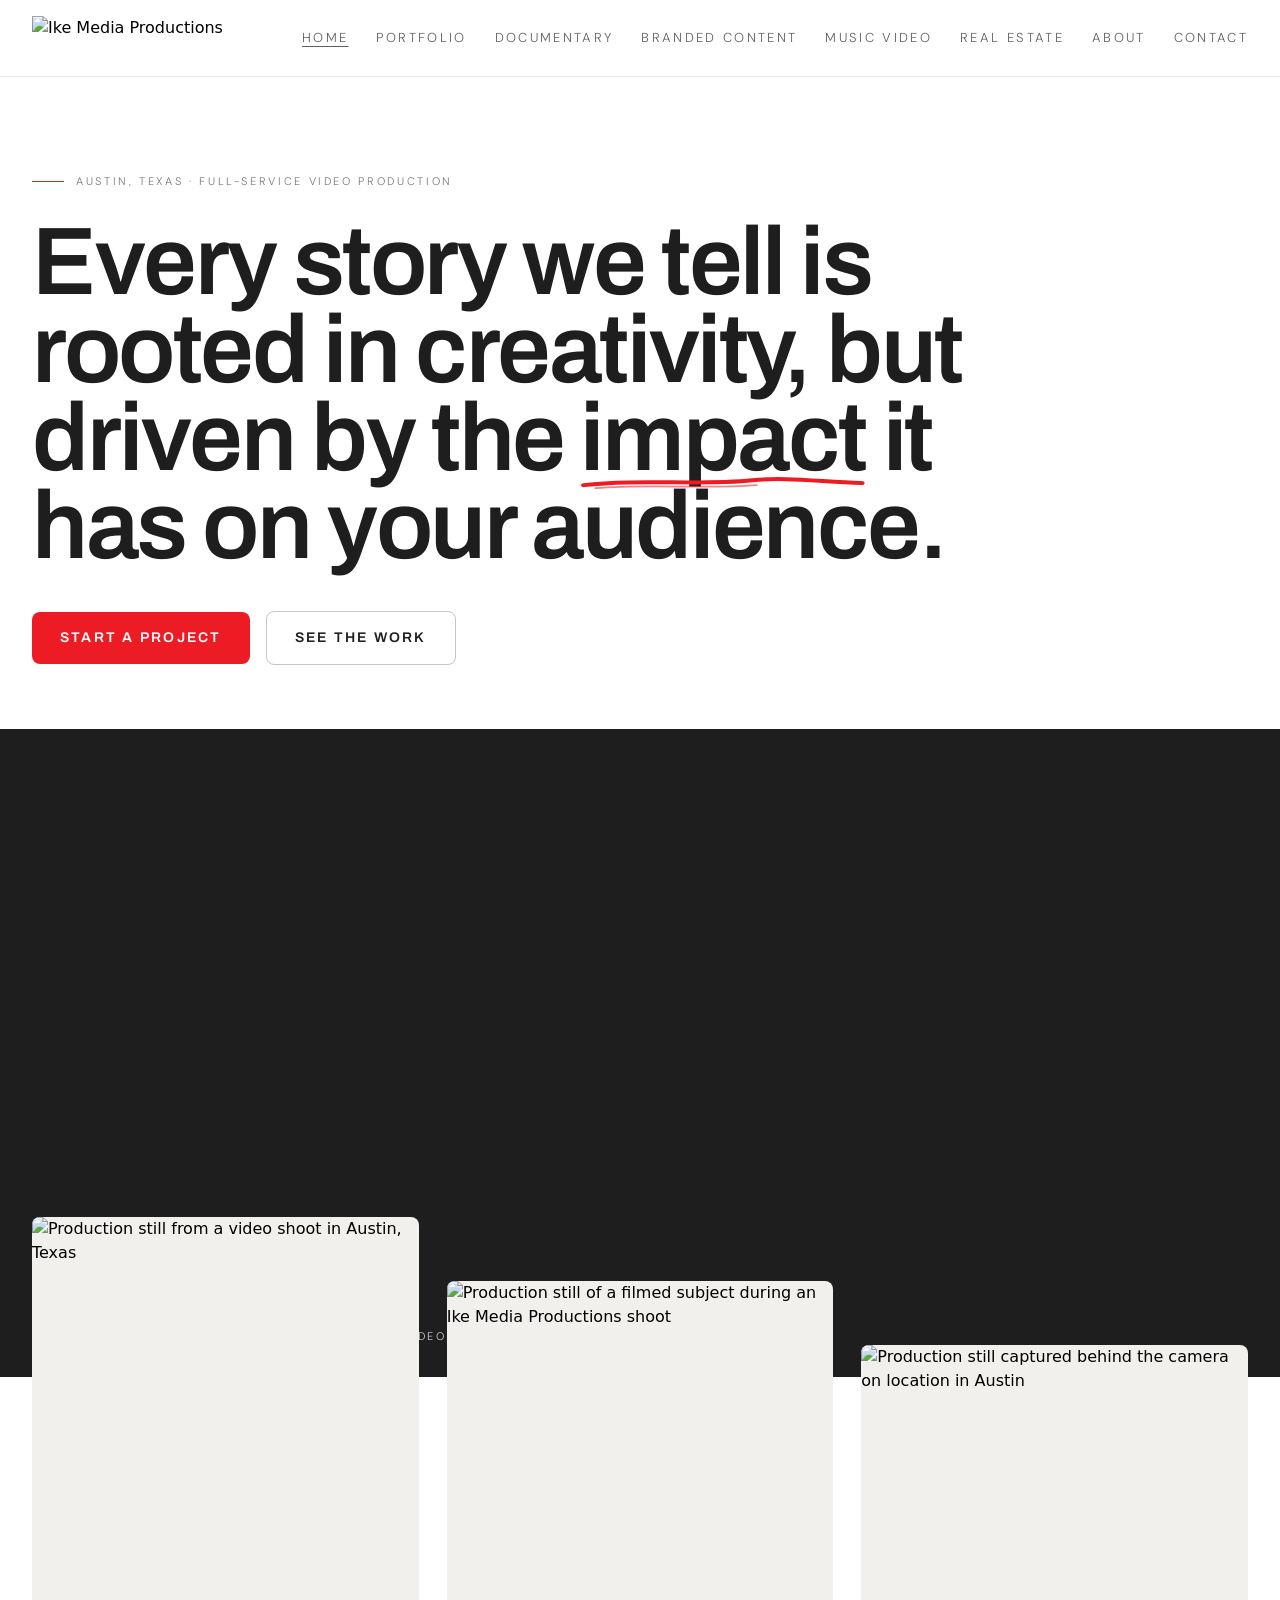
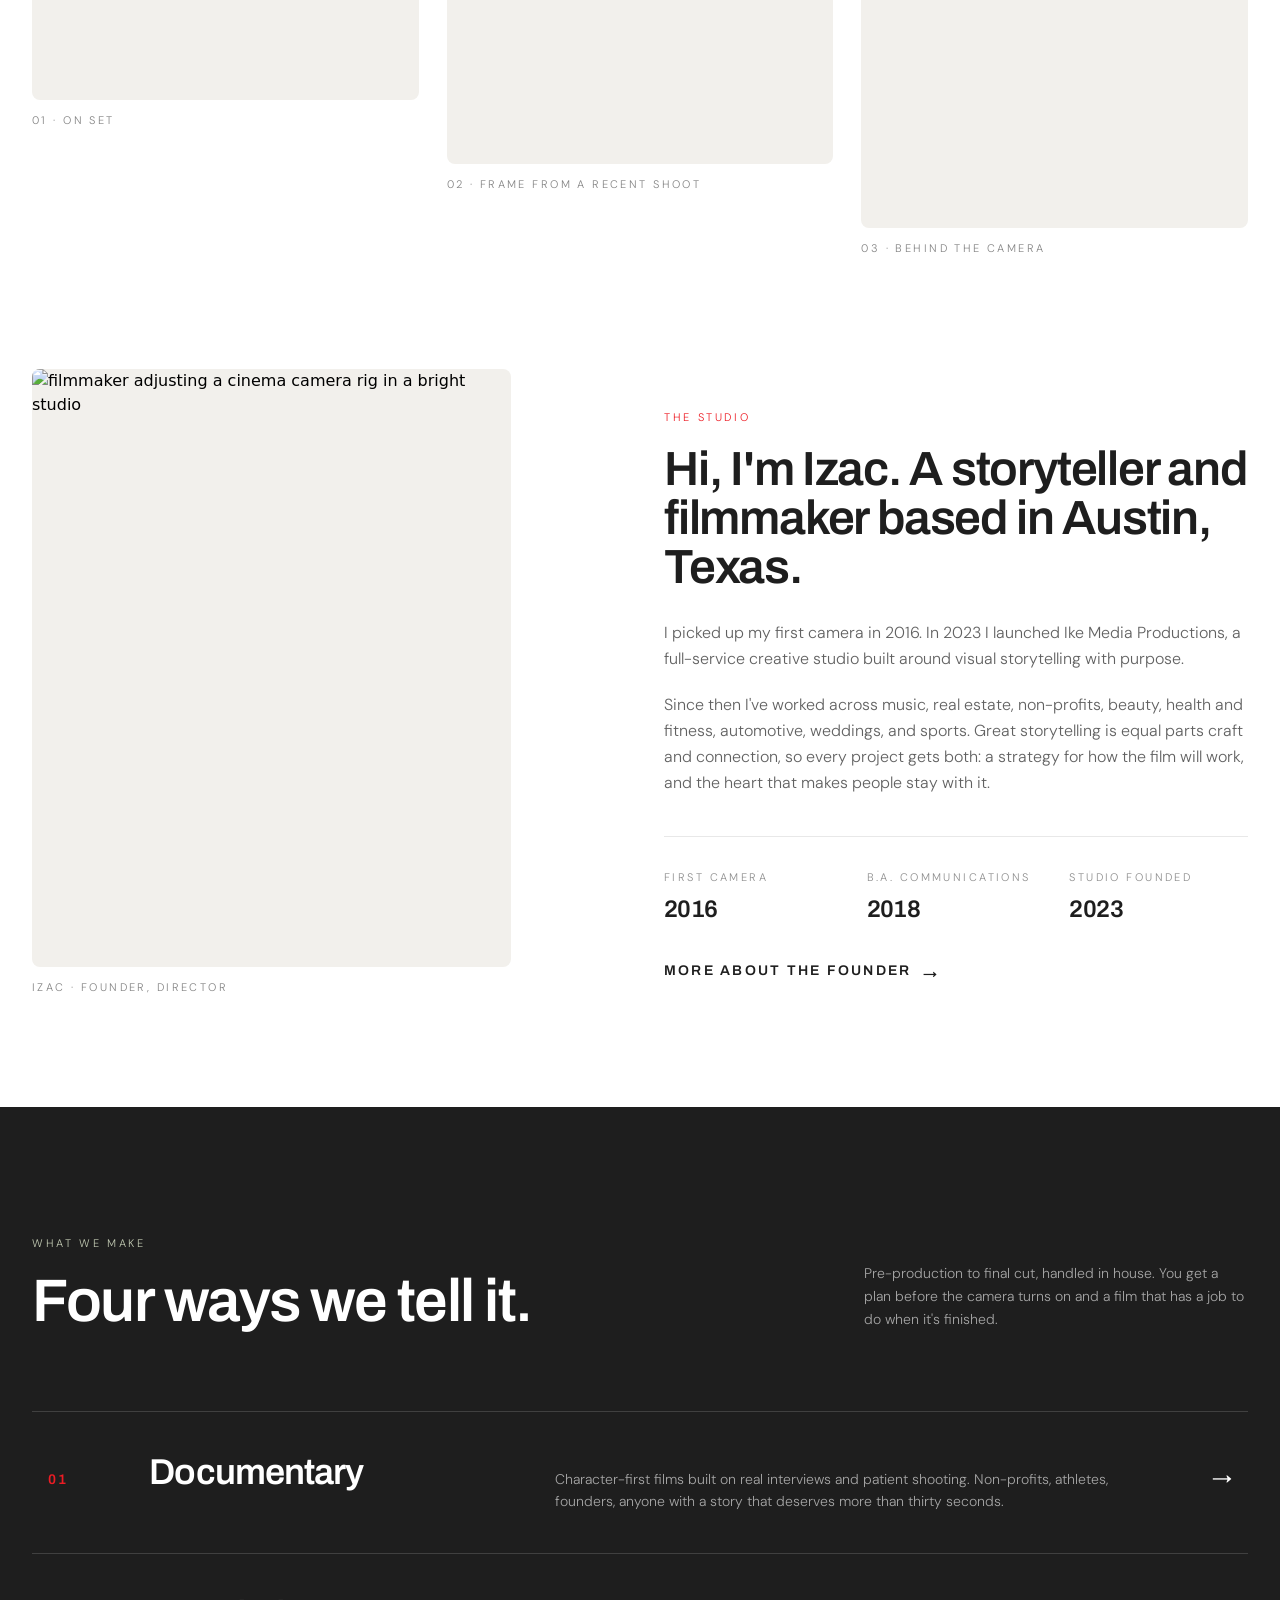
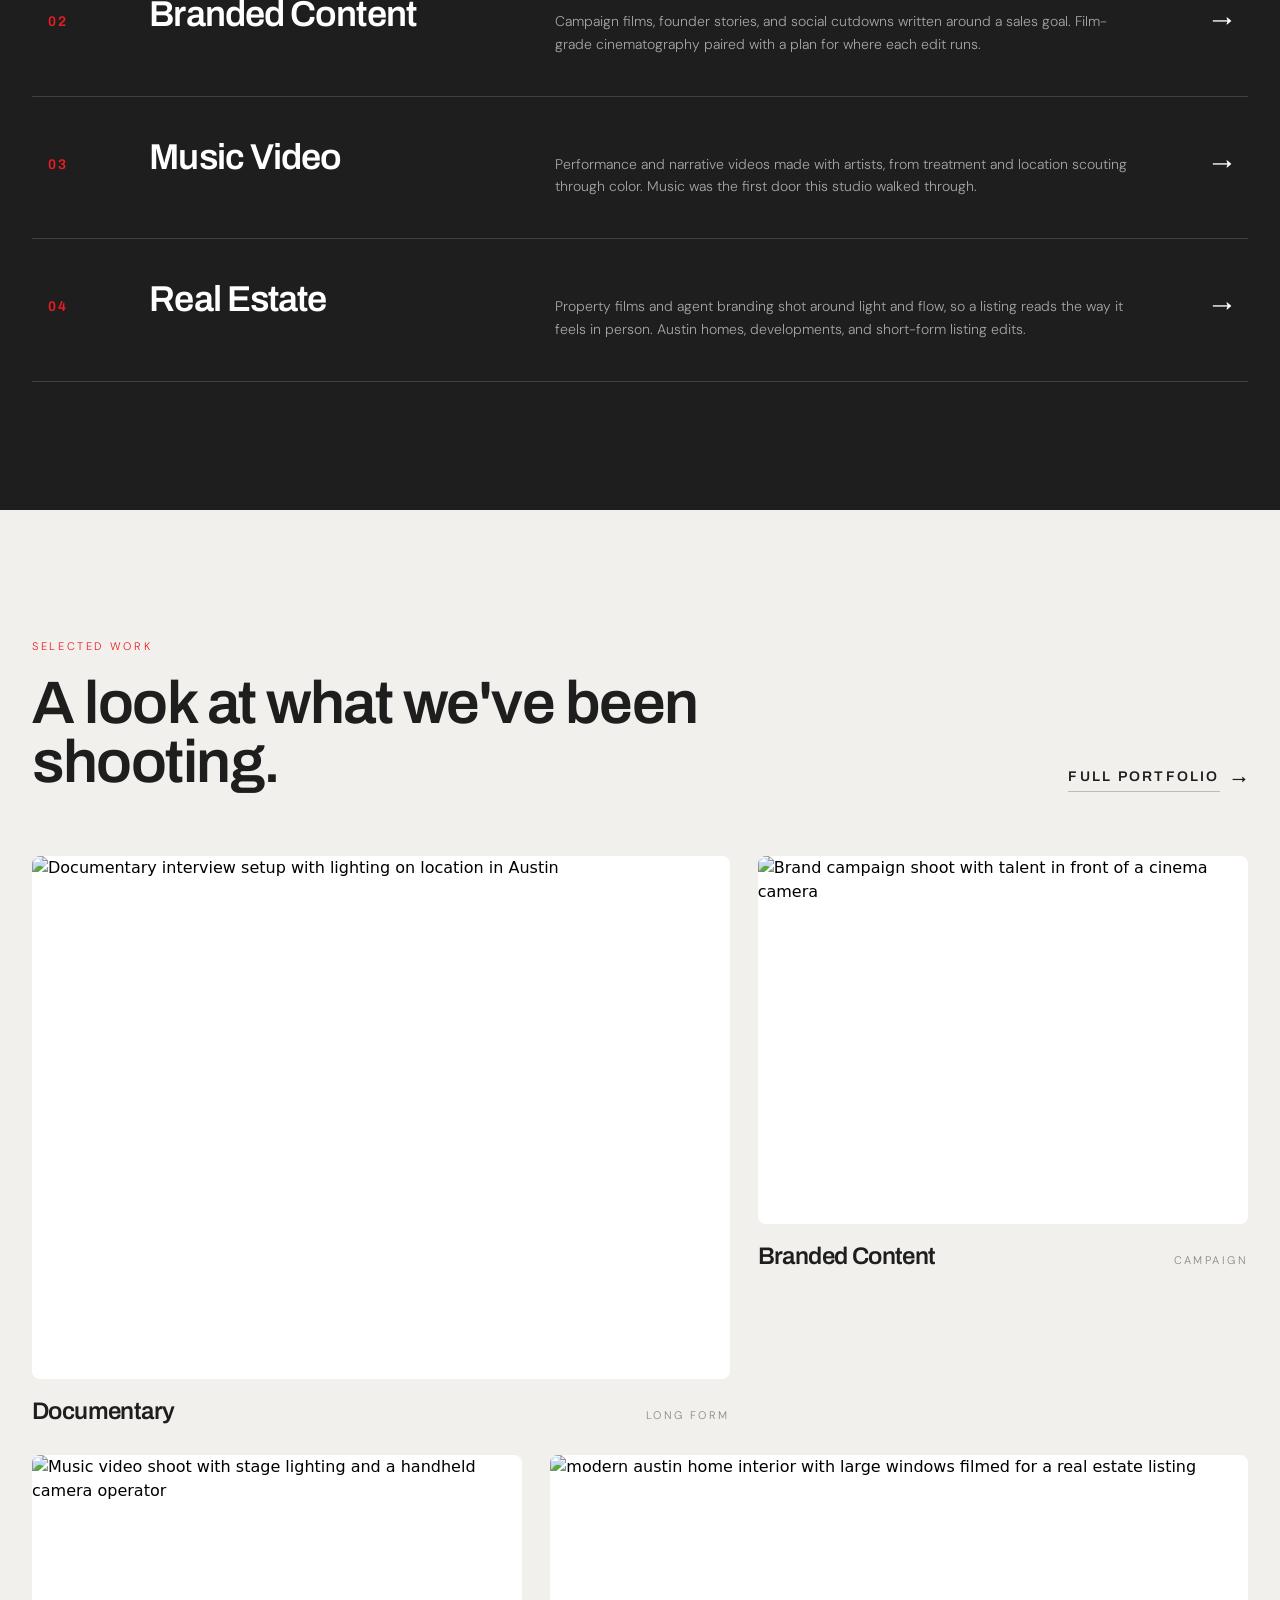
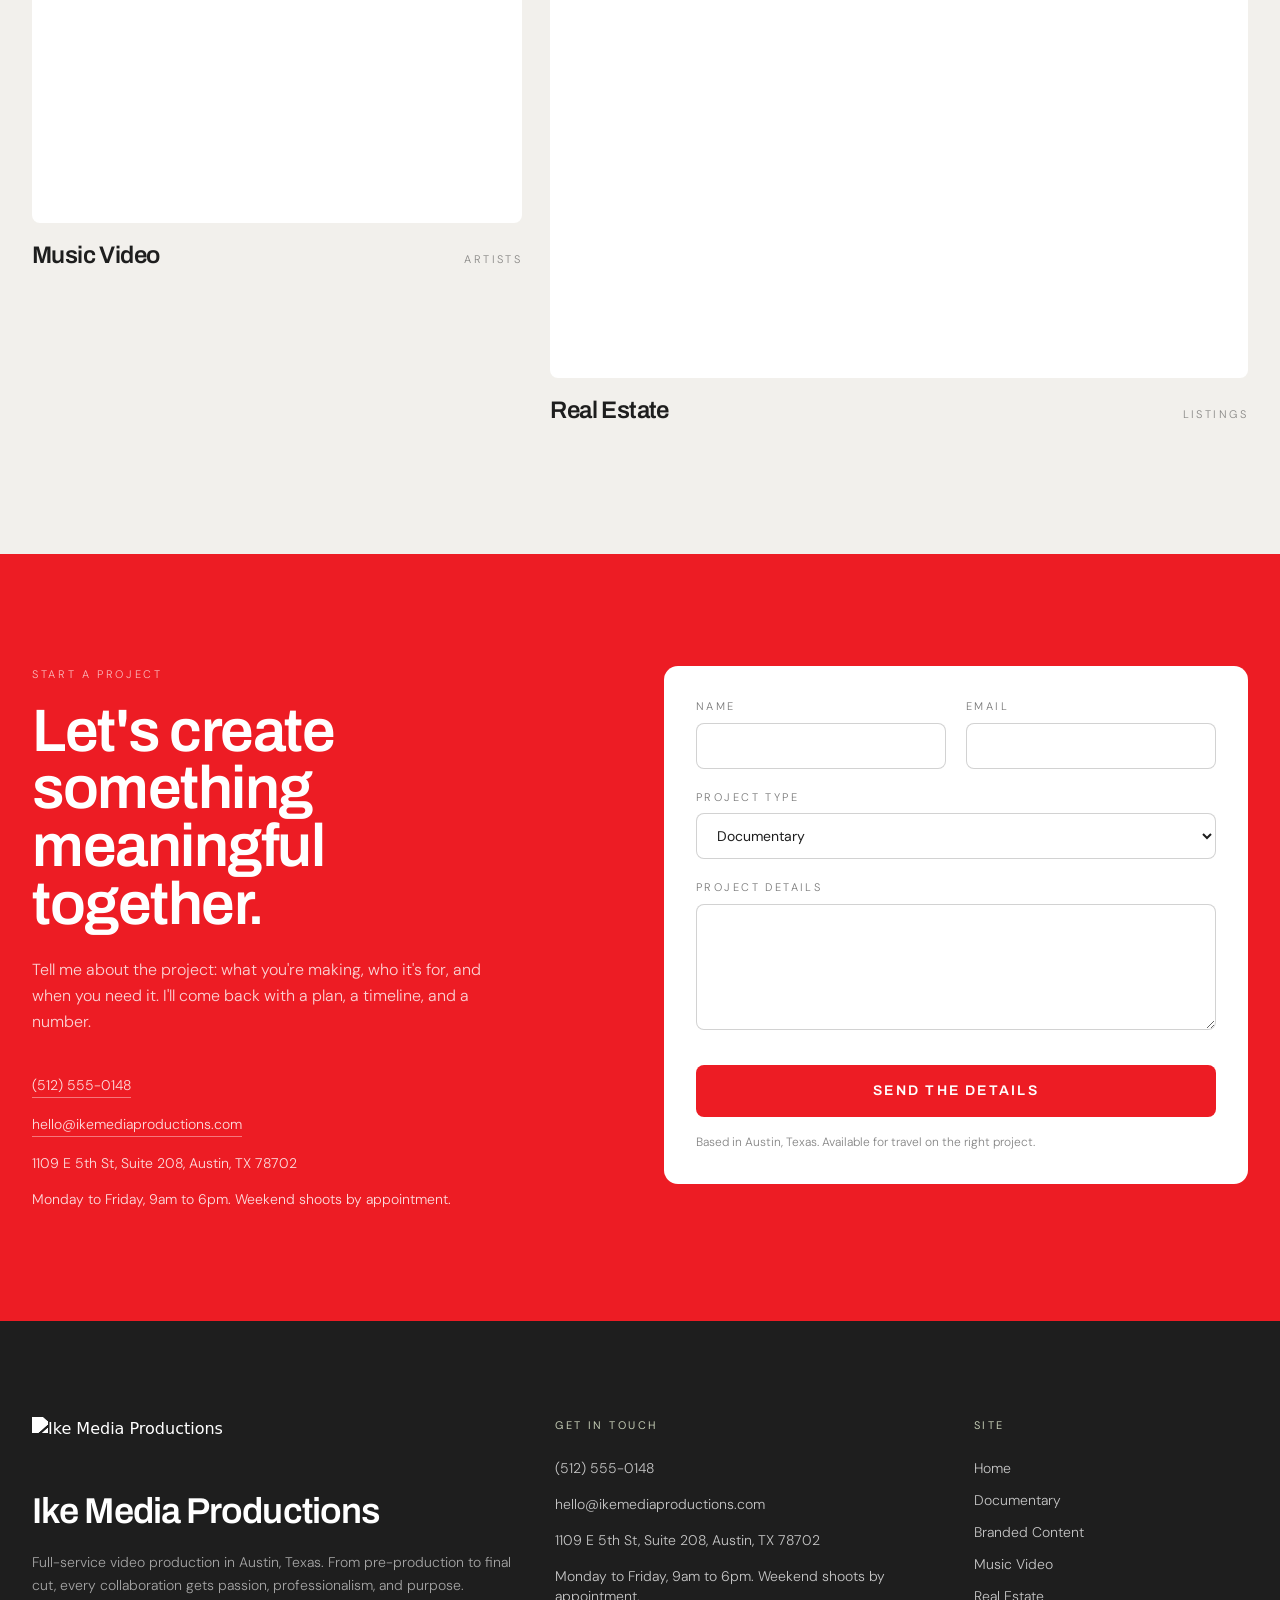
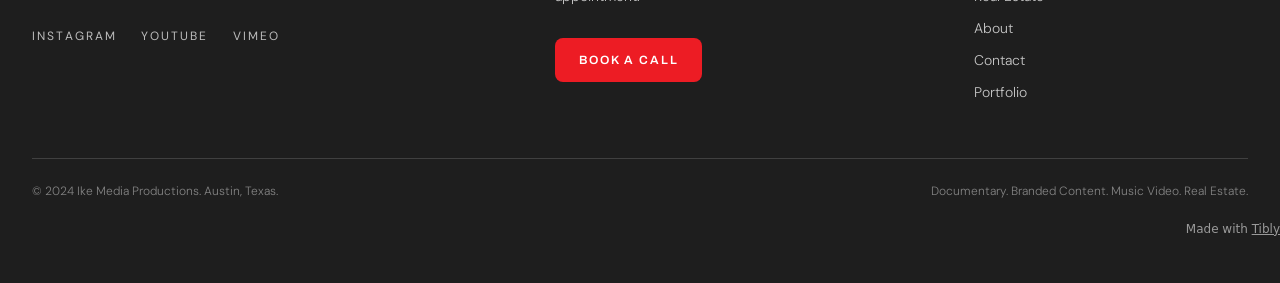
==== commit de84fd38: "Reorder site navigation via the Tibly widget" ====
--- a/index.html
+++ b/index.html
@@ -22,7 +22,7 @@
 <script>document.addEventListener('input',function(e){var t=e.target;if(!t||t.type!=='range')return;var c=t.closest&&t.closest('.tibly-ba');if(c)c.style.setProperty('--ba',t.value+'%')});document.addEventListener('pointerdown',function(e){var c=e.target.closest&&e.target.closest('.tibly-ba');if(!c||e.button>0)return;e.preventDefault();var inp=c.querySelector('input[type=range]');var set=function(x){var r=c.getBoundingClientRect();if(!r.width)return;var p=Math.max(0,Math.min(100,(x-r.left)*100/r.width));c.style.setProperty('--ba',p+'%');if(inp)inp.value=Math.round(p)};set(e.clientX);var mv=function(ev){set(ev.clientX)};var up=function(){document.removeEventListener('pointermove',mv);document.removeEventListener('pointerup',up);document.removeEventListener('pointercancel',up)};document.addEventListener('pointermove',mv);document.addEventListener('pointerup',up);document.addEventListener('pointercancel',up)});document.addEventListener('click',function(e){var im=e.target.closest&&e.target.closest('[data-lightbox]');if(!im||!(im.currentSrc||im.src))return;e.preventDefault();var o=document.createElement('div');o.className='tibly-lb';var big=document.createElement('img');big.src=im.currentSrc||im.src;big.alt=im.alt||'';o.appendChild(big);o.addEventListener('click',function(){o.remove()});document.addEventListener('keydown',function esc(ev){if(ev.key==='Escape'){o.remove();document.removeEventListener('keydown',esc)}});document.body.appendChild(o)});document.addEventListener('click',function(e){var x=e.target.closest&&e.target.closest('[data-announce-close]');if(!x)return;var b=x.closest('[data-announce]');if(b){b.style.display='none';try{sessionStorage.setItem('tibly-announce','1')}catch(_){}}});addEventListener('DOMContentLoaded',function(){try{if(sessionStorage.getItem('tibly-announce')==='1'){var b=document.querySelector('[data-announce]');if(b)b.style.display='none'}}catch(_){}if('IntersectionObserver' in window&&!matchMedia('(prefers-reduced-motion:reduce)').matches){var els=document.querySelectorAll('[data-count]');if(els.length){var io=new IntersectionObserver(function(es){es.forEach(function(en){if(!en.isIntersecting)return;io.unobserve(en.target);var el=en.target,s=el.textContent||'',m=s.match(/[\d,]*\d(?:\.\d+)?/);if(!m)return;var raw=m[0],num=parseFloat(raw.replace(/,/g,''));if(!isFinite(num))return;if(!el.getAttribute('data-count'))el.setAttribute('data-count',s);var pre=s.slice(0,m.index),post=s.slice(m.index+raw.length),grp=raw.indexOf(',')>=0,dec=(raw.split('.')[1]||'').length,t0=performance.now();requestAnimationFrame(function tick(now){var p=Math.min((now-t0)/1400,1);p=1-Math.pow(1-p,3);var v=(num*p).toFixed(dec);if(grp)v=Number(v).toLocaleString('en-US',{minimumFractionDigits:dec});el.textContent=pre+v+post;if(p<1)requestAnimationFrame(tick)})})},{rootMargin:'0px 0px -10% 0px'});els.forEach(function(el){io.observe(el)})}}var badge=document.querySelector('[data-tibly-open]');if(badge){var src=document.querySelector('[data-tibly-field="hours"]');var txt=(src&&src.textContent||'').toLowerCase();var days=['sun','mon','tue','wed','thu','fri','sat'];var toMin=function(h,mm,ap){h=+h;mm=+(mm||0);if(ap==='pm'&&h!==12)h+=12;if(ap==='am'&&h===12)h=0;return h*60+mm};var spans=[];var re=/(sun|mon|tue|wed|thu|fri|sat|daily|every ?day)[a-z]*\s*(?:[-\u2013\u2014]\s*(sun|mon|tue|wed|thu|fri|sat)[a-z]*)?\s*:?\s*(\d{1,2})(?::(\d{2}))?\s*(am|pm)?\s*[-\u2013\u2014]\s*(\d{1,2})(?::(\d{2}))?\s*(am|pm)?/g,mm;while((mm=re.exec(txt))){var d1=mm[1].slice(0,3),d2=mm[2],ap1=mm[5]||(mm[8]==='pm'&&+mm[3]<=+mm[6]?'am':mm[8]),o=toMin(mm[3],mm[4],ap1),c=toMin(mm[6],mm[7],mm[8]);var from=d1==='dai'||d1==='eve'?0:days.indexOf(d1),to=d2?days.indexOf(d2.slice(0,3)):(d1==='dai'||d1==='eve'?6:from);if(from<0)continue;for(var d=from;;d=(d+1)%7){spans.push([d,o,c]);if(d===to)break}}if(spans.length){var now=new Date(),cur=now.getDay(),min=now.getHours()*60+now.getMinutes();var open=spans.some(function(s){return s[0]===cur&&min>=s[1]&&min<s[2]});badge.textContent=open?(badge.getAttribute('data-open-text')||'Open now'):(badge.getAttribute('data-closed-text')||'Closed now');badge.setAttribute('data-state',open?'open':'closed');badge.hidden=false}}});</script>
 <style>header a[aria-current="page"]:not(:has(img,svg)){text-decoration:underline;text-underline-offset:4px;text-decoration-thickness:1px}</style>
 <style>#nav-open~[class*="peer-checked:"][class*="fixed"]{min-height:100vh;min-height:100dvh}@media (prefers-reduced-motion:no-preference){label[for="nav-open"] span{transition:transform .3s ease,opacity .2s ease}header:has(#nav-open:checked) label[for="nav-open"]:not([aria-label="Close" i]) span:not(:has(span)):nth-of-type(1){transform:translateY(8px) rotate(45deg)}header:has(#nav-open:checked) label[for="nav-open"]:not([aria-label="Close" i]) span:not(:has(span)):nth-of-type(2){opacity:0}header:has(#nav-open:checked) label[for="nav-open"]:not([aria-label="Close" i]) span:not(:has(span)):nth-of-type(3){transform:translateY(-8px) rotate(-45deg)}#nav-open:checked~[class*="peer-checked:"]{animation:tibly-nav-in .25s ease}#nav-open:checked~[class*="peer-checked:"] label[for="nav-open"]{display:inline-block;animation:tibly-x-in .35s ease}@keyframes tibly-nav-in{from{opacity:0;transform:translateY(10px)}}@keyframes tibly-x-in{from{opacity:0;transform:rotate(-90deg) scale(.6)}}}</style>
-<link rel="stylesheet" href="/styles.css?v=a9160097"/>
+<link rel="stylesheet" href="/styles.css?v=71689bf2"/>
 </head>
 <body>
 <!-- block:header -->
@@ -36,15 +36,7 @@
       </a>
 
       <nav class="hidden md:flex md:flex-wrap md:items-center md:justify-end md:gap-x-5 md:gap-y-1 lg:gap-x-7">
-        <a aria-current="page" class="font-body text-xs font-light uppercase tracking-[0.18em] text-ink/70 transition-colors duration-300 hover:text-brand-500 lg:text-[13px]" href="/">Home</a>
-        <a class="font-body text-xs font-light uppercase tracking-[0.18em] text-ink/70 transition-colors duration-300 hover:text-brand-500 lg:text-[13px]" href="/documentary">Documentary</a>
-        <a class="font-body text-xs font-light uppercase tracking-[0.18em] text-ink/70 transition-colors duration-300 hover:text-brand-500 lg:text-[13px]" href="/branded-content">Branded Content</a>
-        <a class="font-body text-xs font-light uppercase tracking-[0.18em] text-ink/70 transition-colors duration-300 hover:text-brand-500 lg:text-[13px]" href="/gallery-musicvideo">Music Video</a>
-        <a class="font-body text-xs font-light uppercase tracking-[0.18em] text-ink/70 transition-colors duration-300 hover:text-brand-500 lg:text-[13px]" href="/portfolio-realestate">Real Estate</a>
-        <a class="font-body text-xs font-light uppercase tracking-[0.18em] text-ink/70 transition-colors duration-300 hover:text-brand-500 lg:text-[13px]" href="/about">About</a>
-        <a class="font-body text-xs font-light uppercase tracking-[0.18em] text-ink/70 transition-colors duration-300 hover:text-brand-500 lg:text-[13px]" href="/contact">Contact</a>
-        <a class="font-body text-xs font-light uppercase tracking-[0.18em] text-ink/70 transition-colors duration-300 hover:text-brand-500 lg:text-[13px]" href="/portfolio">Portfolio</a>
-        <a class="ml-2 hidden rounded-md bg-brand-500 px-5 py-2.5 font-display text-xs font-semibold uppercase tracking-[0.16em] text-white transition-colors duration-300 hover:bg-brand-700 lg:inline-block" href="/contact">Start a project</a>
+        <a aria-current="page" class="font-body text-xs font-light uppercase tracking-[0.18em] text-ink/70 transition-colors duration-300 hover:text-brand-500 lg:text-[13px]" href="/">Home</a> <a class="font-body text-xs font-light uppercase tracking-[0.18em] text-ink/70 transition-colors duration-300 hover:text-brand-500 lg:text-[13px]" href="/portfolio">Portfolio</a> <a class="font-body text-xs font-light uppercase tracking-[0.18em] text-ink/70 transition-colors duration-300 hover:text-brand-500 lg:text-[13px]" href="/documentary">Documentary</a> <a class="font-body text-xs font-light uppercase tracking-[0.18em] text-ink/70 transition-colors duration-300 hover:text-brand-500 lg:text-[13px]" href="/branded-content">Branded Content</a> <a class="font-body text-xs font-light uppercase tracking-[0.18em] text-ink/70 transition-colors duration-300 hover:text-brand-500 lg:text-[13px]" href="/gallery-musicvideo">Music Video</a> <a class="font-body text-xs font-light uppercase tracking-[0.18em] text-ink/70 transition-colors duration-300 hover:text-brand-500 lg:text-[13px]" href="/portfolio-realestate">Real Estate</a> <a class="font-body text-xs font-light uppercase tracking-[0.18em] text-ink/70 transition-colors duration-300 hover:text-brand-500 lg:text-[13px]" href="/about">About</a> <a class="font-body text-xs font-light uppercase tracking-[0.18em] text-ink/70 transition-colors duration-300 hover:text-brand-500 lg:text-[13px]" href="/contact">Contact</a>
       </nav>
 
       <label for="nav-open" class="md:hidden cursor-pointer p-2 -mr-2" aria-label="Menu">
@@ -446,7 +438,7 @@
       Call <span data-tibly-field="phone">(512) 555-0148</span>
     </a>
   </div>
-</footer>
+<div data-tibly-made-with="" style="text-align:right;font-size:12px;line-height:1;opacity:.55;margin-top:24px;white-space:nowrap;">Made with <a href="https://tibly.ai" rel="noopener" style="display:inline;color:inherit;font-size:inherit;margin:0;text-decoration:underline;" target="_blank">Tibly</a></div></footer>
 <!-- /block:footer -->
   <script async="" src="https://api.tibly.ai/widget/v1.js"></script>
 
--- a/styles.css
+++ b/styles.css
@@ -1,2 +1,2 @@
 /*! tailwindcss v4.3.2 | MIT License | https://tailwindcss.com */
-@layer properties{@supports (((-webkit-hyphens:none)) and (not (margin-trim:inline))) or ((-moz-orient:inline) and (not (color:rgb(from red r g b)))){*,:before,:after,::backdrop{--tw-scroll-snap-strictness:proximity;--tw-space-y-reverse:0;--tw-divide-y-reverse:0;--tw-border-style:solid;--tw-leading:initial;--tw-font-weight:initial;--tw-tracking:initial;--tw-shadow:0 0 #0000;--tw-shadow-color:initial;--tw-shadow-alpha:100%;--tw-inset-shadow:0 0 #0000;--tw-inset-shadow-color:initial;--tw-inset-shadow-alpha:100%;--tw-ring-color:initial;--tw-ring-shadow:0 0 #0000;--tw-inset-ring-color:initial;--tw-inset-ring-shadow:0 0 #0000;--tw-ring-inset:initial;--tw-ring-offset-width:0px;--tw-ring-offset-color:#fff;--tw-ring-offset-shadow:0 0 #0000;--tw-blur:initial;--tw-brightness:initial;--tw-contrast:initial;--tw-grayscale:initial;--tw-hue-rotate:initial;--tw-invert:initial;--tw-opacity:initial;--tw-saturate:initial;--tw-sepia:initial;--tw-drop-shadow:initial;--tw-drop-shadow-color:initial;--tw-drop-shadow-alpha:100%;--tw-drop-shadow-size:initial;--tw-duration:initial;--tw-translate-x:0;--tw-translate-y:0;--tw-translate-z:0;--tw-scale-x:1;--tw-scale-y:1;--tw-scale-z:1;--tw-outline-style:solid}}}@layer theme{:root,:host{--font-sans:ui-sans-serif, system-ui, sans-serif, "Apple Color Emoji", "Segoe UI Emoji", "Segoe UI Symbol", "Noto Color Emoji";--font-mono:ui-monospace, SFMono-Regular, Menlo, Monaco, Consolas, "Liberation Mono", "Courier New", monospace;--color-white:#fff;--spacing:.25rem;--container-xs:20rem;--container-sm:24rem;--container-2xl:42rem;--container-3xl:48rem;--container-5xl:64rem;--container-7xl:80rem;--text-xs:.75rem;--text-xs--line-height:calc(1 / .75);--text-sm:.875rem;--text-sm--line-height:calc(1.25 / .875);--text-base:1rem;--text-base--line-height:calc(1.5 / 1);--text-lg:1.125rem;--text-lg--line-height:calc(1.75 / 1.125);--text-xl:1.25rem;--text-xl--line-height:calc(1.75 / 1.25);--text-2xl:1.5rem;--text-2xl--line-height:calc(2 / 1.5);--text-3xl:1.875rem;--text-3xl--line-height:calc(2.25 / 1.875);--text-4xl:2.25rem;--text-4xl--line-height:calc(2.5 / 2.25);--text-5xl:3rem;--text-5xl--line-height:1;--text-6xl:3.75rem;--text-6xl--line-height:1;--text-7xl:4.5rem;--text-7xl--line-height:1;--text-8xl:6rem;--text-8xl--line-height:1;--font-weight-light:300;--font-weight-normal:400;--font-weight-semibold:600;--tracking-tight:-.025em;--leading-tight:1.25;--leading-relaxed:1.625;--radius-sm:.25rem;--radius-md:.5rem;--radius-lg:.875rem;--radius-xl:1.5rem;--aspect-video:16 / 9;--default-transition-duration:.15s;--default-transition-timing-function:cubic-bezier(.4, 0, .2, 1);--default-font-family:var(--font-sans);--default-mono-font-family:var(--font-mono);--color-surface:#f2f0ec;--color-ink:#1e1e1e;--color-brand-50:#fef2f2;--color-brand-100:#fde0e1;--color-brand-200:#fbc2c4;--color-brand-300:#f79399;--color-brand-400:#f45258;--color-brand-500:#ed1c24;--color-brand-600:#d4141b;--color-brand-700:#ae1016;--color-brand-800:#8a0e13;--color-brand-900:#5c0a0d;--color-accent-50:#f6f7f3;--color-accent-100:#ebeee5;--color-accent-200:#d7dccc;--color-accent-300:#c2cab3;--color-accent-400:#a9b39a;--color-accent-500:#909c80;--color-accent-600:#757f68;--color-accent-700:#5c6452;--color-accent-800:#454b3e;--color-accent-900:#2e3229;--font-display:"Archivo", "Helvetica Neue", Arial, sans-serif;--font-body:"DM Sans", "Helvetica Neue", Arial, sans-serif;--animate-marquee:marquee 30s linear infinite;--animate-kenburns:kenburns 18s ease-in-out infinite alternate;--animate-float:float 6s ease-in-out infinite;--animate-pulse-soft:pulse-soft 4s ease-in-out infinite;--animate-spin-slow:spin-slow 24s linear infinite}}@layer base{*,:after,:before,::backdrop{box-sizing:border-box;border:0 solid;margin:0;padding:0}::file-selector-button{box-sizing:border-box;border:0 solid;margin:0;padding:0}html,:host{-webkit-text-size-adjust:100%;tab-size:4;line-height:1.5;font-family:var(--default-font-family,ui-sans-serif, system-ui, sans-serif, "Apple Color Emoji", "Segoe UI Emoji", "Segoe UI Symbol", "Noto Color Emoji");font-feature-settings:var(--default-font-feature-settings,normal);font-variation-settings:var(--default-font-variation-settings,normal);-webkit-tap-highlight-color:transparent}hr{height:0;color:inherit;border-top-width:1px}abbr:where([title]){-webkit-text-decoration:underline dotted;text-decoration:underline dotted}h1,h2,h3,h4,h5,h6{font-size:inherit;font-weight:inherit}a{color:inherit;-webkit-text-decoration:inherit;-webkit-text-decoration:inherit;-webkit-text-decoration:inherit;text-decoration:inherit}b,strong{font-weight:bolder}code,kbd,samp,pre{font-family:var(--default-mono-font-family,ui-monospace, SFMono-Regular, Menlo, Monaco, Consolas, "Liberation Mono", "Courier New", monospace);font-feature-settings:var(--default-mono-font-feature-settings,normal);font-variation-settings:var(--default-mono-font-variation-settings,normal);font-size:1em}small{font-size:80%}sub,sup{vertical-align:baseline;font-size:75%;line-height:0;position:relative}sub{bottom:-.25em}sup{top:-.5em}table{text-indent:0;border-color:inherit;border-collapse:collapse}:-moz-focusring{outline:auto}progress{vertical-align:baseline}summary{display:list-item}ol,ul,menu{list-style:none}img,svg,video,canvas,audio,iframe,embed,object{vertical-align:middle;display:block}img,video{max-width:100%;height:auto}button,input,select,optgroup,textarea{font:inherit;font-feature-settings:inherit;font-variation-settings:inherit;letter-spacing:inherit;color:inherit;opacity:1;background-color:#0000;border-radius:0}::file-selector-button{font:inherit;font-feature-settings:inherit;font-variation-settings:inherit;letter-spacing:inherit;color:inherit;opacity:1;background-color:#0000;border-radius:0}:where(select:is([multiple],[size])) optgroup{font-weight:bolder}:where(select:is([multiple],[size])) optgroup option{padding-inline-start:20px}::file-selector-button{margin-inline-end:4px}::placeholder{opacity:1}@supports (not ((-webkit-appearance:-apple-pay-button))) or (contain-intrinsic-size:1px){::placeholder{color:currentColor}@supports (color:color-mix(in lab, red, red)){::placeholder{color:color-mix(in oklab, currentcolor 50%, transparent)}}}textarea{resize:vertical}::-webkit-search-decoration{-webkit-appearance:none}::-webkit-date-and-time-value{min-height:1lh;text-align:inherit}::-webkit-datetime-edit{display:inline-flex}::-webkit-datetime-edit-fields-wrapper{padding:0}::-webkit-datetime-edit{padding-block:0}::-webkit-datetime-edit-year-field{padding-block:0}::-webkit-datetime-edit-month-field{padding-block:0}::-webkit-datetime-edit-day-field{padding-block:0}::-webkit-datetime-edit-hour-field{padding-block:0}::-webkit-datetime-edit-minute-field{padding-block:0}::-webkit-datetime-edit-second-field{padding-block:0}::-webkit-datetime-edit-millisecond-field{padding-block:0}::-webkit-datetime-edit-meridiem-field{padding-block:0}::-webkit-calendar-picker-indicator{line-height:1}:-moz-ui-invalid{box-shadow:none}button,input:where([type=button],[type=reset],[type=submit]){appearance:button}::file-selector-button{appearance:button}::-webkit-inner-spin-button{height:auto}::-webkit-outer-spin-button{height:auto}[hidden]:where(:not([hidden=until-found])){display:none!important}}@layer components{.btn{justify-content:center;align-items:center;gap:calc(var(--spacing) * 2);border-radius:var(--radius-md);background-color:var(--color-brand-500);padding-inline:calc(var(--spacing) * 7);padding-block:calc(var(--spacing) * 4);font-family:var(--font-display);font-size:var(--text-sm);line-height:var(--tw-leading,var(--text-sm--line-height));--tw-font-weight:var(--font-weight-semibold);font-weight:var(--font-weight-semibold);--tw-tracking:.16em;letter-spacing:.16em;color:var(--color-white);text-transform:uppercase;transition-property:color,background-color,border-color,outline-color,text-decoration-color,fill,stroke,--tw-gradient-from,--tw-gradient-via,--tw-gradient-to,opacity,box-shadow,transform,translate,scale,rotate,filter,-webkit-backdrop-filter,backdrop-filter,display,content-visibility,overlay,pointer-events;transition-timing-function:var(--tw-ease,var(--default-transition-timing-function));transition-duration:var(--tw-duration,var(--default-transition-duration));--tw-duration:.3s;transition-duration:.3s;display:inline-flex}@media (hover:hover){.btn:hover{background-color:var(--color-brand-700)}}.btn:focus-visible{outline-style:var(--tw-outline-style);outline-offset:2px;outline-width:2px;outline-color:var(--color-brand-600)}.btn-secondary{justify-content:center;align-items:center;gap:calc(var(--spacing) * 2);border-radius:var(--radius-md);border-style:var(--tw-border-style);border-width:1px;border-color:#1e1e1e40;display:inline-flex}@supports (color:color-mix(in lab, red, red)){.btn-secondary{border-color:color-mix(in oklab, var(--color-ink) 25%, transparent)}}.btn-secondary{padding-inline:calc(var(--spacing) * 7);padding-block:calc(var(--spacing) * 4);font-family:var(--font-display);font-size:var(--text-sm);line-height:var(--tw-leading,var(--text-sm--line-height));--tw-font-weight:var(--font-weight-semibold);font-weight:var(--font-weight-semibold);--tw-tracking:.16em;letter-spacing:.16em;color:var(--color-ink);text-transform:uppercase;transition-property:color,background-color,border-color,outline-color,text-decoration-color,fill,stroke,--tw-gradient-from,--tw-gradient-via,--tw-gradient-to,opacity,box-shadow,transform,translate,scale,rotate,filter,-webkit-backdrop-filter,backdrop-filter,display,content-visibility,overlay,pointer-events;transition-timing-function:var(--tw-ease,var(--default-transition-timing-function));transition-duration:var(--tw-duration,var(--default-transition-duration));--tw-duration:.3s;background-color:#0000;transition-duration:.3s}@media (hover:hover){.btn-secondary:hover{border-color:var(--color-ink);background-color:var(--color-ink);color:var(--color-white)}}.btn-secondary:focus-visible{outline-style:var(--tw-outline-style);outline-offset:2px;outline-width:2px;outline-color:var(--color-ink)}.card{border-radius:var(--radius-lg);background-color:var(--color-surface);padding:calc(var(--spacing) * 7);--tw-ring-shadow:var(--tw-ring-inset,) 0 0 0 calc(1px + var(--tw-ring-offset-width)) var(--tw-ring-color,currentcolor);box-shadow:var(--tw-inset-shadow), var(--tw-inset-ring-shadow), var(--tw-ring-offset-shadow), var(--tw-ring-shadow), var(--tw-shadow);--tw-ring-color:#1e1e1e0d}@supports (color:color-mix(in lab, red, red)){.card{--tw-ring-color:color-mix(in oklab, var(--color-ink) 5%, transparent)}}.card{transition-property:color,background-color,border-color,outline-color,text-decoration-color,fill,stroke,--tw-gradient-from,--tw-gradient-via,--tw-gradient-to,opacity,box-shadow,transform,translate,scale,rotate,filter,-webkit-backdrop-filter,backdrop-filter,display,content-visibility,overlay,pointer-events;transition-timing-function:var(--tw-ease,var(--default-transition-timing-function));transition-duration:var(--tw-duration,var(--default-transition-duration));--tw-duration:.3s;transition-duration:.3s}@media (hover:hover){.card:hover{--tw-ring-color:#1e1e1e33}@supports (color:color-mix(in lab, red, red)){.card:hover{--tw-ring-color:color-mix(in oklab, var(--color-ink) 20%, transparent)}}}}@layer utilities{.sr-only{clip-path:inset(50%);white-space:nowrap;border-width:0;width:1px;height:1px;margin:-1px;padding:0;position:absolute;overflow:hidden}.absolute{position:absolute}.fixed{position:fixed}.relative{position:relative}.sticky{position:sticky}.inset-0{inset:0}.inset-x-0{inset-inline:0}.top-0{top:0}.-bottom-1{bottom:calc(var(--spacing) * -1)}.bottom-0{bottom:0}.left-0{left:0}.z-0{z-index:0}.z-10{z-index:10}.z-40{z-index:40}.z-50{z-index:50}.col-span-1{grid-column:span 1/span 1}.col-span-2{grid-column:span 2/span 2}.col-span-3{grid-column:span 3/span 3}.mx-auto{margin-inline:auto}.-mt-16{margin-top:calc(var(--spacing) * -16)}.mt-1{margin-top:var(--spacing)}.mt-1\.5{margin-top:calc(var(--spacing) * 1.5)}.mt-2{margin-top:calc(var(--spacing) * 2)}.mt-3{margin-top:calc(var(--spacing) * 3)}.mt-4{margin-top:calc(var(--spacing) * 4)}.mt-5{margin-top:calc(var(--spacing) * 5)}.mt-6{margin-top:calc(var(--spacing) * 6)}.mt-7{margin-top:calc(var(--spacing) * 7)}.mt-8{margin-top:calc(var(--spacing) * 8)}.mt-9{margin-top:calc(var(--spacing) * 9)}.mt-10{margin-top:calc(var(--spacing) * 10)}.mt-12{margin-top:calc(var(--spacing) * 12)}.mt-14{margin-top:calc(var(--spacing) * 14)}.mt-16{margin-top:calc(var(--spacing) * 16)}.mt-20{margin-top:calc(var(--spacing) * 20)}.-mr-2{margin-right:calc(var(--spacing) * -2)}.-mb-20{margin-bottom:calc(var(--spacing) * -20)}.mb-4{margin-bottom:calc(var(--spacing) * 4)}.ml-2{margin-left:calc(var(--spacing) * 2)}.block{display:block}.flex{display:flex}.grid{display:grid}.hidden{display:none}.inline-block{display:inline-block}.inline-flex{display:inline-flex}.table{display:table}.aspect-\[3\/2\]{aspect-ratio:3/2}.aspect-\[3\/4\]{aspect-ratio:3/4}.aspect-\[4\/3\]{aspect-ratio:4/3}.aspect-\[4\/5\]{aspect-ratio:4/5}.aspect-\[16\/9\]{aspect-ratio:16/9}.aspect-\[16\/10\]{aspect-ratio:16/10}.aspect-square{aspect-ratio:1}.aspect-video{aspect-ratio:var(--aspect-video)}.h-1{height:var(--spacing)}.h-1\.5{height:calc(var(--spacing) * 1.5)}.h-2{height:calc(var(--spacing) * 2)}.h-2\.5{height:calc(var(--spacing) * 2.5)}.h-7{height:calc(var(--spacing) * 7)}.h-9{height:calc(var(--spacing) * 9)}.h-11{height:calc(var(--spacing) * 11)}.h-\[3px\]{height:3px}.h-\[6px\]{height:6px}.h-\[52vh\]{height:52vh}.h-auto{height:auto}.h-full{height:100%}.h-px{height:1px}.min-h-\[320px\]{min-height:320px}.w-1\.5{width:calc(var(--spacing) * 1.5)}.w-2{width:calc(var(--spacing) * 2)}.w-7{width:calc(var(--spacing) * 7)}.w-8{width:calc(var(--spacing) * 8)}.w-10{width:calc(var(--spacing) * 10)}.w-24{width:calc(var(--spacing) * 24)}.w-72{width:calc(var(--spacing) * 72)}.w-\[78vw\]{width:78vw}.w-auto{width:auto}.w-full{width:100%}.w-max{width:max-content}.max-w-2xl{max-width:var(--container-2xl)}.max-w-3xl{max-width:var(--container-3xl)}.max-w-5xl{max-width:var(--container-5xl)}.max-w-7xl{max-width:var(--container-7xl)}.max-w-prose{max-width:65ch}.max-w-sm{max-width:var(--container-sm)}.max-w-xs{max-width:var(--container-xs)}.flex-1{flex:1}.shrink-0{flex-shrink:0}.grow{flex-grow:1}.-rotate-1{rotate:-1deg}.animate-marquee{animation:var(--animate-marquee)}.cursor-pointer{cursor:pointer}.snap-x{scroll-snap-type:x var(--tw-scroll-snap-strictness)}.snap-mandatory{--tw-scroll-snap-strictness:mandatory}.snap-start{scroll-snap-align:start}.columns-2{columns:2}.break-inside-avoid{break-inside:avoid}.grid-cols-1{grid-template-columns:repeat(1,minmax(0,1fr))}.grid-cols-2{grid-template-columns:repeat(2,minmax(0,1fr))}.grid-cols-5{grid-template-columns:repeat(5,minmax(0,1fr))}.grid-cols-\[auto_1fr\]{grid-template-columns:auto 1fr}.flex-col{flex-direction:column}.flex-wrap{flex-wrap:wrap}.items-baseline{align-items:baseline}.items-center{align-items:center}.justify-between{justify-content:space-between}.justify-center{justify-content:center}.gap-1{gap:var(--spacing)}.gap-2{gap:calc(var(--spacing) * 2)}.gap-3{gap:calc(var(--spacing) * 3)}.gap-4{gap:calc(var(--spacing) * 4)}.gap-5{gap:calc(var(--spacing) * 5)}.gap-6{gap:calc(var(--spacing) * 6)}.gap-8{gap:calc(var(--spacing) * 8)}.gap-10{gap:calc(var(--spacing) * 10)}.gap-12{gap:calc(var(--spacing) * 12)}.gap-14{gap:calc(var(--spacing) * 14)}.gap-px{gap:1px}:where(.space-y-3>:not(:last-child)){--tw-space-y-reverse:0;margin-block-start:calc(calc(var(--spacing) * 3) * var(--tw-space-y-reverse));margin-block-end:calc(calc(var(--spacing) * 3) * calc(1 - var(--tw-space-y-reverse)))}:where(.space-y-4>:not(:last-child)){--tw-space-y-reverse:0;margin-block-start:calc(calc(var(--spacing) * 4) * var(--tw-space-y-reverse));margin-block-end:calc(calc(var(--spacing) * 4) * calc(1 - var(--tw-space-y-reverse)))}:where(.space-y-5>:not(:last-child)){--tw-space-y-reverse:0;margin-block-start:calc(calc(var(--spacing) * 5) * var(--tw-space-y-reverse));margin-block-end:calc(calc(var(--spacing) * 5) * calc(1 - var(--tw-space-y-reverse)))}:where(.space-y-6>:not(:last-child)){--tw-space-y-reverse:0;margin-block-start:calc(calc(var(--spacing) * 6) * var(--tw-space-y-reverse));margin-block-end:calc(calc(var(--spacing) * 6) * calc(1 - var(--tw-space-y-reverse)))}:where(.space-y-7>:not(:last-child)){--tw-space-y-reverse:0;margin-block-start:calc(calc(var(--spacing) * 7) * var(--tw-space-y-reverse));margin-block-end:calc(calc(var(--spacing) * 7) * calc(1 - var(--tw-space-y-reverse)))}:where(.space-y-16>:not(:last-child)){--tw-space-y-reverse:0;margin-block-start:calc(calc(var(--spacing) * 16) * var(--tw-space-y-reverse));margin-block-end:calc(calc(var(--spacing) * 16) * calc(1 - var(--tw-space-y-reverse)))}.gap-x-5{column-gap:calc(var(--spacing) * 5)}.gap-x-6{column-gap:calc(var(--spacing) * 6)}.gap-x-8{column-gap:calc(var(--spacing) * 8)}.gap-y-3{row-gap:calc(var(--spacing) * 3)}:where(.divide-y>:not(:last-child)){--tw-divide-y-reverse:0;border-bottom-style:var(--tw-border-style);border-top-style:var(--tw-border-style);border-top-width:calc(1px * var(--tw-divide-y-reverse));border-bottom-width:calc(1px * calc(1 - var(--tw-divide-y-reverse)))}:where(.divide-ink\/10>:not(:last-child)){border-color:#1e1e1e1a}@supports (color:color-mix(in lab, red, red)){:where(.divide-ink\/10>:not(:last-child)){border-color:color-mix(in oklab, var(--color-ink) 10%, transparent)}}:where(.divide-white\/15>:not(:last-child)){border-color:#ffffff26}@supports (color:color-mix(in lab, red, red)){:where(.divide-white\/15>:not(:last-child)){border-color:color-mix(in oklab, var(--color-white) 15%, transparent)}}.overflow-hidden{overflow:hidden}.overflow-x-auto{overflow-x:auto}.overflow-y-auto{overflow-y:auto}.rounded-full{border-radius:3.40282e38px}.rounded-lg{border-radius:var(--radius-lg)}.rounded-md{border-radius:var(--radius-md)}.rounded-sm{border-radius:var(--radius-sm)}.rounded-xl{border-radius:var(--radius-xl)}.border{border-style:var(--tw-border-style);border-width:1px}.border-0{border-style:var(--tw-border-style);border-width:0}.border-y{border-block-style:var(--tw-border-style);border-block-width:1px}.border-t{border-top-style:var(--tw-border-style);border-top-width:1px}.border-b{border-bottom-style:var(--tw-border-style);border-bottom-width:1px}.border-b-4{border-bottom-style:var(--tw-border-style);border-bottom-width:4px}.border-brand-500{border-color:var(--color-brand-500)}.border-brand-700{border-color:var(--color-brand-700)}.border-ink\/10{border-color:#1e1e1e1a}@supports (color:color-mix(in lab, red, red)){.border-ink\/10{border-color:color-mix(in oklab, var(--color-ink) 10%, transparent)}}.border-ink\/15{border-color:#1e1e1e26}@supports (color:color-mix(in lab, red, red)){.border-ink\/15{border-color:color-mix(in oklab, var(--color-ink) 15%, transparent)}}.border-ink\/20{border-color:#1e1e1e33}@supports (color:color-mix(in lab, red, red)){.border-ink\/20{border-color:color-mix(in oklab, var(--color-ink) 20%, transparent)}}.border-ink\/25{border-color:#1e1e1e40}@supports (color:color-mix(in lab, red, red)){.border-ink\/25{border-color:color-mix(in oklab, var(--color-ink) 25%, transparent)}}.border-transparent{border-color:#0000}.border-white\/10{border-color:#ffffff1a}@supports (color:color-mix(in lab, red, red)){.border-white\/10{border-color:color-mix(in oklab, var(--color-white) 10%, transparent)}}.border-white\/15{border-color:#ffffff26}@supports (color:color-mix(in lab, red, red)){.border-white\/15{border-color:color-mix(in oklab, var(--color-white) 15%, transparent)}}.border-white\/30{border-color:#ffffff4d}@supports (color:color-mix(in lab, red, red)){.border-white\/30{border-color:color-mix(in oklab, var(--color-white) 30%, transparent)}}.border-white\/40{border-color:#fff6}@supports (color:color-mix(in lab, red, red)){.border-white\/40{border-color:color-mix(in oklab, var(--color-white) 40%, transparent)}}.bg-accent-100{background-color:var(--color-accent-100)}.bg-accent-200{background-color:var(--color-accent-200)}.bg-brand-500{background-color:var(--color-brand-500)}.bg-ink{background-color:var(--color-ink)}.bg-ink\/30{background-color:#1e1e1e4d}@supports (color:color-mix(in lab, red, red)){.bg-ink\/30{background-color:color-mix(in oklab, var(--color-ink) 30%, transparent)}}.bg-surface{background-color:var(--color-surface)}.bg-white{background-color:var(--color-white)}.bg-white\/5{background-color:#ffffff0d}@supports (color:color-mix(in lab, red, red)){.bg-white\/5{background-color:color-mix(in oklab, var(--color-white) 5%, transparent)}}.bg-white\/10{background-color:#ffffff1a}@supports (color:color-mix(in lab, red, red)){.bg-white\/10{background-color:color-mix(in oklab, var(--color-white) 10%, transparent)}}.bg-white\/15{background-color:#ffffff26}@supports (color:color-mix(in lab, red, red)){.bg-white\/15{background-color:color-mix(in oklab, var(--color-white) 15%, transparent)}}.bg-white\/20{background-color:#fff3}@supports (color:color-mix(in lab, red, red)){.bg-white\/20{background-color:color-mix(in oklab, var(--color-white) 20%, transparent)}}.object-cover{object-fit:cover}.p-2{padding:calc(var(--spacing) * 2)}.p-5{padding:calc(var(--spacing) * 5)}.p-6{padding:calc(var(--spacing) * 6)}.p-8{padding:calc(var(--spacing) * 8)}.px-1{padding-inline:var(--spacing)}.px-2{padding-inline:calc(var(--spacing) * 2)}.px-4{padding-inline:calc(var(--spacing) * 4)}.px-5{padding-inline:calc(var(--spacing) * 5)}.px-6{padding-inline:calc(var(--spacing) * 6)}.py-1{padding-block:var(--spacing)}.py-2\.5{padding-block:calc(var(--spacing) * 2.5)}.py-3{padding-block:calc(var(--spacing) * 3)}.py-3\.5{padding-block:calc(var(--spacing) * 3.5)}.py-4{padding-block:calc(var(--spacing) * 4)}.py-5{padding-block:calc(var(--spacing) * 5)}.py-6{padding-block:calc(var(--spacing) * 6)}.py-7{padding-block:calc(var(--spacing) * 7)}.py-8{padding-block:calc(var(--spacing) * 8)}.py-10{padding-block:calc(var(--spacing) * 10)}.py-12{padding-block:calc(var(--spacing) * 12)}.py-14{padding-block:calc(var(--spacing) * 14)}.py-16{padding-block:calc(var(--spacing) * 16)}.py-20{padding-block:calc(var(--spacing) * 20)}.pt-6{padding-top:calc(var(--spacing) * 6)}.pt-8{padding-top:calc(var(--spacing) * 8)}.pt-10{padding-top:calc(var(--spacing) * 10)}.pt-12{padding-top:calc(var(--spacing) * 12)}.pt-14{padding-top:calc(var(--spacing) * 14)}.pt-16{padding-top:calc(var(--spacing) * 16)}.pt-20{padding-top:calc(var(--spacing) * 20)}.pt-36{padding-top:calc(var(--spacing) * 36)}.pr-8{padding-right:calc(var(--spacing) * 8)}.pr-10{padding-right:calc(var(--spacing) * 10)}.pb-0{padding-bottom:0}.pb-0\.5{padding-bottom:calc(var(--spacing) * .5)}.pb-1{padding-bottom:var(--spacing)}.pb-4{padding-bottom:calc(var(--spacing) * 4)}.pb-6{padding-bottom:calc(var(--spacing) * 6)}.pb-16{padding-bottom:calc(var(--spacing) * 16)}.pb-20{padding-bottom:calc(var(--spacing) * 20)}.pb-24{padding-bottom:calc(var(--spacing) * 24)}.font-body{font-family:var(--font-body)}.font-display{font-family:var(--font-display)}.text-2xl{font-size:var(--text-2xl);line-height:var(--tw-leading,var(--text-2xl--line-height))}.text-3xl{font-size:var(--text-3xl);line-height:var(--tw-leading,var(--text-3xl--line-height))}.text-4xl{font-size:var(--text-4xl);line-height:var(--tw-leading,var(--text-4xl--line-height))}.text-5xl{font-size:var(--text-5xl);line-height:var(--tw-leading,var(--text-5xl--line-height))}.text-base{font-size:var(--text-base);line-height:var(--tw-leading,var(--text-base--line-height))}.text-lg{font-size:var(--text-lg);line-height:var(--tw-leading,var(--text-lg--line-height))}.text-sm{font-size:var(--text-sm);line-height:var(--tw-leading,var(--text-sm--line-height))}.text-xl{font-size:var(--text-xl);line-height:var(--tw-leading,var(--text-xl--line-height))}.text-xs{font-size:var(--text-xs);line-height:var(--tw-leading,var(--text-xs--line-height))}.text-\[10px\]{font-size:10px}.text-\[11px\]{font-size:11px}.leading-\[0\.92\]{--tw-leading:.92;line-height:.92}.leading-\[0\.94\]{--tw-leading:.94;line-height:.94}.leading-\[0\.95\]{--tw-leading:.95;line-height:.95}.leading-\[0\.96\]{--tw-leading:.96;line-height:.96}.leading-\[0\.98\]{--tw-leading:.98;line-height:.98}.leading-\[1\.02\]{--tw-leading:1.02;line-height:1.02}.leading-\[1\.03\]{--tw-leading:1.03;line-height:1.03}.leading-\[1\.05\]{--tw-leading:1.05;line-height:1.05}.leading-\[1\],.leading-none{--tw-leading:1;line-height:1}.leading-relaxed{--tw-leading:var(--leading-relaxed);line-height:var(--leading-relaxed)}.leading-tight{--tw-leading:var(--leading-tight);line-height:var(--leading-tight)}.font-light{--tw-font-weight:var(--font-weight-light);font-weight:var(--font-weight-light)}.font-normal{--tw-font-weight:var(--font-weight-normal);font-weight:var(--font-weight-normal)}.font-semibold{--tw-font-weight:var(--font-weight-semibold);font-weight:var(--font-weight-semibold)}.tracking-\[0\.2em\]{--tw-tracking:.2em;letter-spacing:.2em}.tracking-\[0\.16em\]{--tw-tracking:.16em;letter-spacing:.16em}.tracking-\[0\.18em\]{--tw-tracking:.18em;letter-spacing:.18em}.tracking-\[0\.22em\]{--tw-tracking:.22em;letter-spacing:.22em}.tracking-\[0\.24em\]{--tw-tracking:.24em;letter-spacing:.24em}.tracking-\[0\.28em\]{--tw-tracking:.28em;letter-spacing:.28em}.tracking-tight{--tw-tracking:var(--tracking-tight);letter-spacing:var(--tracking-tight)}.break-words{overflow-wrap:break-word}.text-accent-300{color:var(--color-accent-300)}.text-accent-800{color:var(--color-accent-800)}.text-brand-400{color:var(--color-brand-400)}.text-brand-500{color:var(--color-brand-500)}.text-brand-600{color:var(--color-brand-600)}.text-ink{color:var(--color-ink)}.text-ink\/35{color:#1e1e1e59}@supports (color:color-mix(in lab, red, red)){.text-ink\/35{color:color-mix(in oklab, var(--color-ink) 35%, transparent)}}.text-ink\/40{color:#1e1e1e66}@supports (color:color-mix(in lab, red, red)){.text-ink\/40{color:color-mix(in oklab, var(--color-ink) 40%, transparent)}}.text-ink\/45{color:#1e1e1e73}@supports (color:color-mix(in lab, red, red)){.text-ink\/45{color:color-mix(in oklab, var(--color-ink) 45%, transparent)}}.text-ink\/50{color:#1e1e1e80}@supports (color:color-mix(in lab, red, red)){.text-ink\/50{color:color-mix(in oklab, var(--color-ink) 50%, transparent)}}.text-ink\/55{color:#1e1e1e8c}@supports (color:color-mix(in lab, red, red)){.text-ink\/55{color:color-mix(in oklab, var(--color-ink) 55%, transparent)}}.text-ink\/60{color:#1e1e1e99}@supports (color:color-mix(in lab, red, red)){.text-ink\/60{color:color-mix(in oklab, var(--color-ink) 60%, transparent)}}.text-ink\/65{color:#1e1e1ea6}@supports (color:color-mix(in lab, red, red)){.text-ink\/65{color:color-mix(in oklab, var(--color-ink) 65%, transparent)}}.text-ink\/70{color:#1e1e1eb3}@supports (color:color-mix(in lab, red, red)){.text-ink\/70{color:color-mix(in oklab, var(--color-ink) 70%, transparent)}}.text-ink\/75{color:#1e1e1ebf}@supports (color:color-mix(in lab, red, red)){.text-ink\/75{color:color-mix(in oklab, var(--color-ink) 75%, transparent)}}.text-ink\/80{color:#1e1e1ecc}@supports (color:color-mix(in lab, red, red)){.text-ink\/80{color:color-mix(in oklab, var(--color-ink) 80%, transparent)}}.text-transparent{color:#0000}.text-white{color:var(--color-white)}.text-white\/25{color:#ffffff40}@supports (color:color-mix(in lab, red, red)){.text-white\/25{color:color-mix(in oklab, var(--color-white) 25%, transparent)}}.text-white\/35{color:#ffffff59}@supports (color:color-mix(in lab, red, red)){.text-white\/35{color:color-mix(in oklab, var(--color-white) 35%, transparent)}}.text-white\/45{color:#ffffff73}@supports (color:color-mix(in lab, red, red)){.text-white\/45{color:color-mix(in oklab, var(--color-white) 45%, transparent)}}.text-white\/50{color:#ffffff80}@supports (color:color-mix(in lab, red, red)){.text-white\/50{color:color-mix(in oklab, var(--color-white) 50%, transparent)}}.text-white\/60{color:#fff9}@supports (color:color-mix(in lab, red, red)){.text-white\/60{color:color-mix(in oklab, var(--color-white) 60%, transparent)}}.text-white\/65{color:#ffffffa6}@supports (color:color-mix(in lab, red, red)){.text-white\/65{color:color-mix(in oklab, var(--color-white) 65%, transparent)}}.text-white\/70{color:#ffffffb3}@supports (color:color-mix(in lab, red, red)){.text-white\/70{color:color-mix(in oklab, var(--color-white) 70%, transparent)}}.text-white\/75{color:#ffffffbf}@supports (color:color-mix(in lab, red, red)){.text-white\/75{color:color-mix(in oklab, var(--color-white) 75%, transparent)}}.text-white\/80{color:#fffc}@supports (color:color-mix(in lab, red, red)){.text-white\/80{color:color-mix(in oklab, var(--color-white) 80%, transparent)}}.text-white\/85{color:#ffffffd9}@supports (color:color-mix(in lab, red, red)){.text-white\/85{color:color-mix(in oklab, var(--color-white) 85%, transparent)}}.uppercase{text-transform:uppercase}.underline{text-decoration-line:underline}.decoration-brand-500{-webkit-text-decoration-color:var(--color-brand-500);-webkit-text-decoration-color:var(--color-brand-500);text-decoration-color:var(--color-brand-500)}.decoration-2{text-decoration-thickness:2px}.underline-offset-4{text-underline-offset:4px}.underline-offset-8{text-underline-offset:8px}.ring-1{--tw-ring-shadow:var(--tw-ring-inset,) 0 0 0 calc(1px + var(--tw-ring-offset-width)) var(--tw-ring-color,currentcolor);box-shadow:var(--tw-inset-shadow), var(--tw-inset-ring-shadow), var(--tw-ring-offset-shadow), var(--tw-ring-shadow), var(--tw-shadow)}.ring-ink\/5{--tw-ring-color:#1e1e1e0d}@supports (color:color-mix(in lab, red, red)){.ring-ink\/5{--tw-ring-color:color-mix(in oklab, var(--color-ink) 5%, transparent)}}.ring-ink\/10{--tw-ring-color:#1e1e1e1a}@supports (color:color-mix(in lab, red, red)){.ring-ink\/10{--tw-ring-color:color-mix(in oklab, var(--color-ink) 10%, transparent)}}.ring-ink\/15{--tw-ring-color:#1e1e1e26}@supports (color:color-mix(in lab, red, red)){.ring-ink\/15{--tw-ring-color:color-mix(in oklab, var(--color-ink) 15%, transparent)}}.brightness-0{--tw-brightness:brightness(0%);filter:var(--tw-blur,) var(--tw-brightness,) var(--tw-contrast,) var(--tw-grayscale,) var(--tw-hue-rotate,) var(--tw-invert,) var(--tw-saturate,) var(--tw-sepia,) var(--tw-drop-shadow,)}.invert{--tw-invert:invert(100%);filter:var(--tw-blur,) var(--tw-brightness,) var(--tw-contrast,) var(--tw-grayscale,) var(--tw-hue-rotate,) var(--tw-invert,) var(--tw-saturate,) var(--tw-sepia,) var(--tw-drop-shadow,)}.transition{transition-property:color,background-color,border-color,outline-color,text-decoration-color,fill,stroke,--tw-gradient-from,--tw-gradient-via,--tw-gradient-to,opacity,box-shadow,transform,translate,scale,rotate,filter,-webkit-backdrop-filter,backdrop-filter,display,content-visibility,overlay,pointer-events;transition-timing-function:var(--tw-ease,var(--default-transition-timing-function));transition-duration:var(--tw-duration,var(--default-transition-duration))}.transition-all{transition-property:all;transition-timing-function:var(--tw-ease,var(--default-transition-timing-function));transition-duration:var(--tw-duration,var(--default-transition-duration))}.transition-colors{transition-property:color,background-color,border-color,outline-color,text-decoration-color,fill,stroke,--tw-gradient-from,--tw-gradient-via,--tw-gradient-to;transition-timing-function:var(--tw-ease,var(--default-transition-timing-function));transition-duration:var(--tw-duration,var(--default-transition-duration))}.transition-opacity{transition-property:opacity;transition-timing-function:var(--tw-ease,var(--default-transition-timing-function));transition-duration:var(--tw-duration,var(--default-transition-duration))}.transition-transform{transition-property:transform,translate,scale,rotate;transition-timing-function:var(--tw-ease,var(--default-transition-timing-function));transition-duration:var(--tw-duration,var(--default-transition-duration))}.duration-300{--tw-duration:.3s;transition-duration:.3s}.duration-500{--tw-duration:.5s;transition-duration:.5s}.duration-700{--tw-duration:.7s;transition-duration:.7s}.\[-webkit-text-stroke\:1px_\#ffffff\]{-webkit-text-stroke:1px #fff}.\[-webkit-text-stroke\:1px_var\(--color-ink\)\]{-webkit-text-stroke:1px var(--color-ink)}@media (hover:hover){.group-hover\:w-16:is(:where(.group):hover *){width:calc(var(--spacing) * 16)}.group-hover\:translate-x-1:is(:where(.group):hover *){--tw-translate-x:var(--spacing);translate:var(--tw-translate-x) var(--tw-translate-y)}.group-hover\:scale-105:is(:where(.group):hover *){--tw-scale-x:105%;--tw-scale-y:105%;--tw-scale-z:105%;scale:var(--tw-scale-x) var(--tw-scale-y)}.group-hover\:border-brand-500:is(:where(.group):hover *){border-color:var(--color-brand-500)}.group-hover\:bg-brand-600:is(:where(.group):hover *){background-color:var(--color-brand-600)}.group-hover\:text-brand-400:is(:where(.group):hover *){color:var(--color-brand-400)}.group-hover\:text-brand-500:is(:where(.group):hover *){color:var(--color-brand-500)}.group-hover\:text-white\/85:is(:where(.group):hover *){color:#ffffffd9}@supports (color:color-mix(in lab, red, red)){.group-hover\:text-white\/85:is(:where(.group):hover *){color:color-mix(in oklab, var(--color-white) 85%, transparent)}}}.peer-checked\:flex:is(:where(.peer):checked~*){display:flex}.placeholder\:text-ink\/30::placeholder{color:#1e1e1e4d}@supports (color:color-mix(in lab, red, red)){.placeholder\:text-ink\/30::placeholder{color:color-mix(in oklab, var(--color-ink) 30%, transparent)}}.placeholder\:text-ink\/35::placeholder{color:#1e1e1e59}@supports (color:color-mix(in lab, red, red)){.placeholder\:text-ink\/35::placeholder{color:color-mix(in oklab, var(--color-ink) 35%, transparent)}}@media (hover:hover){.hover\:scale-105:hover{--tw-scale-x:105%;--tw-scale-y:105%;--tw-scale-z:105%;scale:var(--tw-scale-x) var(--tw-scale-y)}.hover\:border-white:hover{border-color:var(--color-white)}.hover\:bg-brand-500:hover{background-color:var(--color-brand-500)}.hover\:bg-brand-700:hover{background-color:var(--color-brand-700)}.hover\:bg-surface:hover{background-color:var(--color-surface)}.hover\:bg-white:hover{background-color:var(--color-white)}.hover\:bg-white\/5:hover{background-color:#ffffff0d}@supports (color:color-mix(in lab, red, red)){.hover\:bg-white\/5:hover{background-color:color-mix(in oklab, var(--color-white) 5%, transparent)}}.hover\:text-brand-400:hover{color:var(--color-brand-400)}.hover\:text-brand-500:hover{color:var(--color-brand-500)}.hover\:text-brand-600:hover{color:var(--color-brand-600)}.hover\:text-brand-700:hover{color:var(--color-brand-700)}.hover\:text-ink:hover{color:var(--color-ink)}.hover\:text-white:hover{color:var(--color-white)}.hover\:underline:hover{text-decoration-line:underline}.hover\:opacity-70:hover{opacity:.7}}.focus\:border-brand-500:focus{border-color:var(--color-brand-500)}.focus\:border-ink:focus{border-color:var(--color-ink)}.focus\:outline-none:focus{--tw-outline-style:none;outline-style:none}.active\:bg-brand-700:active{background-color:var(--color-brand-700)}.data-\[state\=closed\]\:bg-surface[data-state=closed]{background-color:var(--color-surface)}.data-\[state\=closed\]\:text-ink\/55[data-state=closed]{color:#1e1e1e8c}@supports (color:color-mix(in lab, red, red)){.data-\[state\=closed\]\:text-ink\/55[data-state=closed]{color:color-mix(in oklab, var(--color-ink) 55%, transparent)}}.data-\[state\=open\]\:bg-accent-100[data-state=open]{background-color:var(--color-accent-100)}.data-\[state\=open\]\:bg-brand-500[data-state=open]{background-color:var(--color-brand-500)}.data-\[state\=open\]\:text-accent-800[data-state=open]{color:var(--color-accent-800)}.data-\[state\=open\]\:text-white[data-state=open]{color:var(--color-white)}@media (min-width:40rem){.sm\:-bottom-2{bottom:calc(var(--spacing) * -2)}.sm\:col-span-1{grid-column:span 1/span 1}.sm\:col-span-2{grid-column:span 2/span 2}.sm\:col-span-4{grid-column:span 4/span 4}.sm\:col-span-5{grid-column:span 5/span 5}.sm\:col-span-6{grid-column:span 6/span 6}.sm\:col-span-7{grid-column:span 7/span 7}.sm\:col-span-8{grid-column:span 8/span 8}.sm\:col-span-10{grid-column:span 10/span 10}.sm\:col-start-4{grid-column-start:4}.sm\:-mt-10{margin-top:calc(var(--spacing) * -10)}.sm\:mt-14{margin-top:calc(var(--spacing) * 14)}.sm\:block{display:block}.sm\:h-2{height:calc(var(--spacing) * 2)}.sm\:h-3{height:calc(var(--spacing) * 3)}.sm\:h-4{height:calc(var(--spacing) * 4)}.sm\:w-12{width:calc(var(--spacing) * 12)}.sm\:w-16{width:calc(var(--spacing) * 16)}.sm\:w-32{width:calc(var(--spacing) * 32)}.sm\:w-96{width:calc(var(--spacing) * 96)}.sm\:w-\[52vw\]{width:52vw}.sm\:w-auto{width:auto}.sm\:shrink-0{flex-shrink:0}.sm\:grid-cols-2{grid-template-columns:repeat(2,minmax(0,1fr))}.sm\:grid-cols-3{grid-template-columns:repeat(3,minmax(0,1fr))}.sm\:grid-cols-12{grid-template-columns:repeat(12,minmax(0,1fr))}.sm\:flex-row{flex-direction:row}.sm\:items-baseline{align-items:baseline}.sm\:items-center{align-items:center}.sm\:items-end{align-items:flex-end}.sm\:justify-between{justify-content:space-between}.sm\:gap-4{gap:calc(var(--spacing) * 4)}.sm\:gap-5{gap:calc(var(--spacing) * 5)}.sm\:gap-6{gap:calc(var(--spacing) * 6)}.sm\:gap-8{gap:calc(var(--spacing) * 8)}.sm\:gap-10{gap:calc(var(--spacing) * 10)}.sm\:gap-x-8{column-gap:calc(var(--spacing) * 8)}.sm\:p-8{padding:calc(var(--spacing) * 8)}.sm\:p-9{padding:calc(var(--spacing) * 9)}.sm\:p-10{padding:calc(var(--spacing) * 10)}.sm\:px-8{padding-inline:calc(var(--spacing) * 8)}.sm\:px-10{padding-inline:calc(var(--spacing) * 10)}.sm\:pt-16{padding-top:calc(var(--spacing) * 16)}.sm\:pb-20{padding-bottom:calc(var(--spacing) * 20)}.sm\:text-2xl{font-size:var(--text-2xl);line-height:var(--tw-leading,var(--text-2xl--line-height))}.sm\:text-3xl{font-size:var(--text-3xl);line-height:var(--tw-leading,var(--text-3xl--line-height))}.sm\:text-4xl{font-size:var(--text-4xl);line-height:var(--tw-leading,var(--text-4xl--line-height))}.sm\:text-5xl{font-size:var(--text-5xl);line-height:var(--tw-leading,var(--text-5xl--line-height))}.sm\:text-6xl{font-size:var(--text-6xl);line-height:var(--tw-leading,var(--text-6xl--line-height))}.sm\:text-7xl{font-size:var(--text-7xl);line-height:var(--tw-leading,var(--text-7xl--line-height))}.sm\:text-lg{font-size:var(--text-lg);line-height:var(--tw-leading,var(--text-lg--line-height))}}@media (min-width:48rem){.md\:sticky{position:sticky}.md\:top-28{top:calc(var(--spacing) * 28)}.md\:-bottom-2{bottom:calc(var(--spacing) * -2)}.md\:order-1{order:1}.md\:order-2{order:2}.md\:col-span-1{grid-column:span 1/span 1}.md\:col-span-2{grid-column:span 2/span 2}.md\:col-span-3{grid-column:span 3/span 3}.md\:col-span-4{grid-column:span 4/span 4}.md\:col-span-5{grid-column:span 5/span 5}.md\:col-span-6{grid-column:span 6/span 6}.md\:col-span-7{grid-column:span 7/span 7}.md\:col-span-8{grid-column:span 8/span 8}.md\:col-start-4{grid-column-start:4}.md\:col-start-6{grid-column-start:6}.md\:col-start-7{grid-column-start:7}.md\:col-start-9{grid-column-start:9}.md\:-mt-8{margin-top:calc(var(--spacing) * -8)}.md\:-mt-40{margin-top:calc(var(--spacing) * -40)}.md\:mt-10{margin-top:calc(var(--spacing) * 10)}.md\:mt-16{margin-top:calc(var(--spacing) * 16)}.md\:mt-20{margin-top:calc(var(--spacing) * 20)}.md\:mt-24{margin-top:calc(var(--spacing) * 24)}.md\:mt-32{margin-top:calc(var(--spacing) * 32)}.md\:-mb-20{margin-bottom:calc(var(--spacing) * -20)}.md\:-mb-32{margin-bottom:calc(var(--spacing) * -32)}.md\:mb-6{margin-bottom:calc(var(--spacing) * 6)}.md\:flex{display:flex}.md\:hidden{display:none}.md\:h-2{height:calc(var(--spacing) * 2)}.md\:h-11{height:calc(var(--spacing) * 11)}.md\:h-\[5px\]{height:5px}.md\:h-\[72vh\]{height:72vh}.md\:columns-3{columns:3}.md\:grid-cols-1{grid-template-columns:repeat(1,minmax(0,1fr))}.md\:grid-cols-12{grid-template-columns:repeat(12,minmax(0,1fr))}.md\:flex-row{flex-direction:row}.md\:flex-wrap{flex-wrap:wrap}.md\:items-baseline{align-items:baseline}.md\:items-center{align-items:center}.md\:items-end{align-items:flex-end}.md\:justify-between{justify-content:space-between}.md\:justify-end{justify-content:flex-end}.md\:gap-6{gap:calc(var(--spacing) * 6)}.md\:gap-7{gap:calc(var(--spacing) * 7)}.md\:gap-8{gap:calc(var(--spacing) * 8)}.md\:gap-10{gap:calc(var(--spacing) * 10)}.md\:gap-12{gap:calc(var(--spacing) * 12)}.md\:gap-14{gap:calc(var(--spacing) * 14)}.md\:gap-16{gap:calc(var(--spacing) * 16)}:where(.md\:space-y-28>:not(:last-child)){--tw-space-y-reverse:0;margin-block-start:calc(calc(var(--spacing) * 28) * var(--tw-space-y-reverse));margin-block-end:calc(calc(var(--spacing) * 28) * calc(1 - var(--tw-space-y-reverse)))}.md\:gap-x-5{column-gap:calc(var(--spacing) * 5)}.md\:gap-y-1{row-gap:var(--spacing)}.md\:self-end{align-self:flex-end}.md\:border-t{border-top-style:var(--tw-border-style);border-top-width:1px}.md\:border-t-0{border-top-style:var(--tw-border-style);border-top-width:0}.md\:border-b{border-bottom-style:var(--tw-border-style);border-bottom-width:1px}.md\:border-ink\/10{border-color:#1e1e1e1a}@supports (color:color-mix(in lab, red, red)){.md\:border-ink\/10{border-color:color-mix(in oklab, var(--color-ink) 10%, transparent)}}.md\:p-12{padding:calc(var(--spacing) * 12)}.md\:px-4{padding-inline:calc(var(--spacing) * 4)}.md\:py-10{padding-block:calc(var(--spacing) * 10)}.md\:py-12{padding-block:calc(var(--spacing) * 12)}.md\:py-14{padding-block:calc(var(--spacing) * 14)}.md\:py-16{padding-block:calc(var(--spacing) * 16)}.md\:py-20{padding-block:calc(var(--spacing) * 20)}.md\:py-24{padding-block:calc(var(--spacing) * 24)}.md\:py-28{padding-block:calc(var(--spacing) * 28)}.md\:py-32{padding-block:calc(var(--spacing) * 32)}.md\:pt-2{padding-top:calc(var(--spacing) * 2)}.md\:pt-6{padding-top:calc(var(--spacing) * 6)}.md\:pt-10{padding-top:calc(var(--spacing) * 10)}.md\:pt-20{padding-top:calc(var(--spacing) * 20)}.md\:pt-24{padding-top:calc(var(--spacing) * 24)}.md\:pt-44{padding-top:calc(var(--spacing) * 44)}.md\:pt-60{padding-top:calc(var(--spacing) * 60)}.md\:pr-12{padding-right:calc(var(--spacing) * 12)}.md\:pr-14{padding-right:calc(var(--spacing) * 14)}.md\:pb-3{padding-bottom:calc(var(--spacing) * 3)}.md\:pb-12{padding-bottom:calc(var(--spacing) * 12)}.md\:pb-24{padding-bottom:calc(var(--spacing) * 24)}.md\:pb-28{padding-bottom:calc(var(--spacing) * 28)}.md\:pb-32{padding-bottom:calc(var(--spacing) * 32)}.md\:text-right{text-align:right}.md\:text-3xl{font-size:var(--text-3xl);line-height:var(--tw-leading,var(--text-3xl--line-height))}.md\:text-4xl{font-size:var(--text-4xl);line-height:var(--tw-leading,var(--text-4xl--line-height))}.md\:text-5xl{font-size:var(--text-5xl);line-height:var(--tw-leading,var(--text-5xl--line-height))}.md\:text-6xl{font-size:var(--text-6xl);line-height:var(--tw-leading,var(--text-6xl--line-height))}.md\:text-7xl{font-size:var(--text-7xl);line-height:var(--tw-leading,var(--text-7xl--line-height))}.md\:text-8xl{font-size:var(--text-8xl);line-height:var(--tw-leading,var(--text-8xl--line-height))}.md\:text-base{font-size:var(--text-base);line-height:var(--tw-leading,var(--text-base--line-height))}.md\:text-lg{font-size:var(--text-lg);line-height:var(--tw-leading,var(--text-lg--line-height))}.md\:leading-\[0\.92\]{--tw-leading:.92;line-height:.92}}@media (min-width:64rem){.lg\:col-span-4{grid-column:span 4/span 4}.lg\:col-span-5{grid-column:span 5/span 5}.lg\:col-span-6{grid-column:span 6/span 6}.lg\:col-span-7{grid-column:span 7/span 7}.lg\:col-span-8{grid-column:span 8/span 8}.lg\:col-start-6{grid-column-start:6}.lg\:col-start-7{grid-column-start:7}.lg\:inline-block{display:inline-block}.lg\:w-\[30rem\]{width:30rem}.lg\:w-\[38vw\]{width:38vw}.lg\:grid-cols-12{grid-template-columns:repeat(12,minmax(0,1fr))}.lg\:gap-0{gap:0}.lg\:gap-12{gap:calc(var(--spacing) * 12)}.lg\:gap-16{gap:calc(var(--spacing) * 16)}.lg\:gap-20{gap:calc(var(--spacing) * 20)}.lg\:gap-x-7{column-gap:calc(var(--spacing) * 7)}.lg\:py-32{padding-block:calc(var(--spacing) * 32)}.lg\:pt-24{padding-top:calc(var(--spacing) * 24)}.lg\:pl-4{padding-left:calc(var(--spacing) * 4)}.lg\:text-5xl{font-size:var(--text-5xl);line-height:var(--tw-leading,var(--text-5xl--line-height))}.lg\:text-6xl{font-size:var(--text-6xl);line-height:var(--tw-leading,var(--text-6xl--line-height))}.lg\:text-7xl{font-size:var(--text-7xl);line-height:var(--tw-leading,var(--text-7xl--line-height))}.lg\:text-8xl{font-size:var(--text-8xl);line-height:var(--tw-leading,var(--text-8xl--line-height))}.lg\:text-\[13px\]{font-size:13px}}}[data-tb-bg]{position:relative}.tb-bg{pointer-events:none;position:absolute;inset:0;overflow:hidden}.tb-bg video,.tb-bg img{object-fit:cover;width:100%;height:100%}.tb-bg-tint{background:#000;position:absolute;inset:0}[data-tb-bg]>:not(.tb-bg){z-index:1;position:relative}@media (prefers-reduced-motion:reduce){.tb-bg video{display:none}}@property --tw-scroll-snap-strictness{syntax:"*";inherits:false;initial-value:proximity}@property --tw-space-y-reverse{syntax:"*";inherits:false;initial-value:0}@property --tw-divide-y-reverse{syntax:"*";inherits:false;initial-value:0}@property --tw-border-style{syntax:"*";inherits:false;initial-value:solid}@property --tw-leading{syntax:"*";inherits:false}@property --tw-font-weight{syntax:"*";inherits:false}@property --tw-tracking{syntax:"*";inherits:false}@property --tw-shadow{syntax:"*";inherits:false;initial-value:0 0 #0000}@property --tw-shadow-color{syntax:"*";inherits:false}@property --tw-shadow-alpha{syntax:"<percentage>";inherits:false;initial-value:100%}@property --tw-inset-shadow{syntax:"*";inherits:false;initial-value:0 0 #0000}@property --tw-inset-shadow-color{syntax:"*";inherits:false}@property --tw-inset-shadow-alpha{syntax:"<percentage>";inherits:false;initial-value:100%}@property --tw-ring-color{syntax:"*";inherits:false}@property --tw-ring-shadow{syntax:"*";inherits:false;initial-value:0 0 #0000}@property --tw-inset-ring-color{syntax:"*";inherits:false}@property --tw-inset-ring-shadow{syntax:"*";inherits:false;initial-value:0 0 #0000}@property --tw-ring-inset{syntax:"*";inherits:false}@property --tw-ring-offset-width{syntax:"<length>";inherits:false;initial-value:0}@property --tw-ring-offset-color{syntax:"*";inherits:false;initial-value:#fff}@property --tw-ring-offset-shadow{syntax:"*";inherits:false;initial-value:0 0 #0000}@property --tw-blur{syntax:"*";inherits:false}@property --tw-brightness{syntax:"*";inherits:false}@property --tw-contrast{syntax:"*";inherits:false}@property --tw-grayscale{syntax:"*";inherits:false}@property --tw-hue-rotate{syntax:"*";inherits:false}@property --tw-invert{syntax:"*";inherits:false}@property --tw-opacity{syntax:"*";inherits:false}@property --tw-saturate{syntax:"*";inherits:false}@property --tw-sepia{syntax:"*";inherits:false}@property --tw-drop-shadow{syntax:"*";inherits:false}@property --tw-drop-shadow-color{syntax:"*";inherits:false}@property --tw-drop-shadow-alpha{syntax:"<percentage>";inherits:false;initial-value:100%}@property --tw-drop-shadow-size{syntax:"*";inherits:false}@property --tw-duration{syntax:"*";inherits:false}@property --tw-translate-x{syntax:"*";inherits:false;initial-value:0}@property --tw-translate-y{syntax:"*";inherits:false;initial-value:0}@property --tw-translate-z{syntax:"*";inherits:false;initial-value:0}@property --tw-scale-x{syntax:"*";inherits:false;initial-value:1}@property --tw-scale-y{syntax:"*";inherits:false;initial-value:1}@property --tw-scale-z{syntax:"*";inherits:false;initial-value:1}@property --tw-outline-style{syntax:"*";inherits:false;initial-value:solid}@keyframes marquee{to{transform:translate(-50%)}}@keyframes kenburns{to{transform:scale(1.08)}}@keyframes float{0%,to{transform:translateY(0)}50%{transform:translateY(-12px)}}@keyframes pulse-soft{0%,to{opacity:1}50%{opacity:.55}}@keyframes spin-slow{to{transform:rotate(360deg)}}+@layer properties{@supports (((-webkit-hyphens:none)) and (not (margin-trim:inline))) or ((-moz-orient:inline) and (not (color:rgb(from red r g b)))){*,:before,:after,::backdrop{--tw-scroll-snap-strictness:proximity;--tw-space-y-reverse:0;--tw-divide-y-reverse:0;--tw-border-style:solid;--tw-leading:initial;--tw-font-weight:initial;--tw-tracking:initial;--tw-shadow:0 0 #0000;--tw-shadow-color:initial;--tw-shadow-alpha:100%;--tw-inset-shadow:0 0 #0000;--tw-inset-shadow-color:initial;--tw-inset-shadow-alpha:100%;--tw-ring-color:initial;--tw-ring-shadow:0 0 #0000;--tw-inset-ring-color:initial;--tw-inset-ring-shadow:0 0 #0000;--tw-ring-inset:initial;--tw-ring-offset-width:0px;--tw-ring-offset-color:#fff;--tw-ring-offset-shadow:0 0 #0000;--tw-blur:initial;--tw-brightness:initial;--tw-contrast:initial;--tw-grayscale:initial;--tw-hue-rotate:initial;--tw-invert:initial;--tw-opacity:initial;--tw-saturate:initial;--tw-sepia:initial;--tw-drop-shadow:initial;--tw-drop-shadow-color:initial;--tw-drop-shadow-alpha:100%;--tw-drop-shadow-size:initial;--tw-duration:initial;--tw-translate-x:0;--tw-translate-y:0;--tw-translate-z:0;--tw-scale-x:1;--tw-scale-y:1;--tw-scale-z:1;--tw-outline-style:solid}}}@layer theme{:root,:host{--font-sans:ui-sans-serif, system-ui, sans-serif, "Apple Color Emoji", "Segoe UI Emoji", "Segoe UI Symbol", "Noto Color Emoji";--font-mono:ui-monospace, SFMono-Regular, Menlo, Monaco, Consolas, "Liberation Mono", "Courier New", monospace;--color-white:#fff;--spacing:.25rem;--container-xs:20rem;--container-sm:24rem;--container-2xl:42rem;--container-3xl:48rem;--container-5xl:64rem;--container-7xl:80rem;--text-xs:.75rem;--text-xs--line-height:calc(1 / .75);--text-sm:.875rem;--text-sm--line-height:calc(1.25 / .875);--text-base:1rem;--text-base--line-height:calc(1.5 / 1);--text-lg:1.125rem;--text-lg--line-height:calc(1.75 / 1.125);--text-xl:1.25rem;--text-xl--line-height:calc(1.75 / 1.25);--text-2xl:1.5rem;--text-2xl--line-height:calc(2 / 1.5);--text-3xl:1.875rem;--text-3xl--line-height:calc(2.25 / 1.875);--text-4xl:2.25rem;--text-4xl--line-height:calc(2.5 / 2.25);--text-5xl:3rem;--text-5xl--line-height:1;--text-6xl:3.75rem;--text-6xl--line-height:1;--text-7xl:4.5rem;--text-7xl--line-height:1;--text-8xl:6rem;--text-8xl--line-height:1;--font-weight-light:300;--font-weight-normal:400;--font-weight-semibold:600;--tracking-tight:-.025em;--leading-tight:1.25;--leading-relaxed:1.625;--radius-sm:.25rem;--radius-md:.5rem;--radius-lg:.875rem;--radius-xl:1.5rem;--aspect-video:16 / 9;--default-transition-duration:.15s;--default-transition-timing-function:cubic-bezier(.4, 0, .2, 1);--default-font-family:var(--font-sans);--default-mono-font-family:var(--font-mono);--color-surface:#f2f0ec;--color-ink:#1e1e1e;--color-brand-50:#fef2f2;--color-brand-100:#fde0e1;--color-brand-200:#fbc2c4;--color-brand-300:#f79399;--color-brand-400:#f45258;--color-brand-500:#ed1c24;--color-brand-600:#d4141b;--color-brand-700:#ae1016;--color-brand-800:#8a0e13;--color-brand-900:#5c0a0d;--color-accent-50:#f6f7f3;--color-accent-100:#ebeee5;--color-accent-200:#d7dccc;--color-accent-300:#c2cab3;--color-accent-400:#a9b39a;--color-accent-500:#909c80;--color-accent-600:#757f68;--color-accent-700:#5c6452;--color-accent-800:#454b3e;--color-accent-900:#2e3229;--font-display:"Archivo", "Helvetica Neue", Arial, sans-serif;--font-body:"DM Sans", "Helvetica Neue", Arial, sans-serif;--animate-marquee:marquee 30s linear infinite;--animate-kenburns:kenburns 18s ease-in-out infinite alternate;--animate-float:float 6s ease-in-out infinite;--animate-pulse-soft:pulse-soft 4s ease-in-out infinite;--animate-spin-slow:spin-slow 24s linear infinite}}@layer base{*,:after,:before,::backdrop{box-sizing:border-box;border:0 solid;margin:0;padding:0}::file-selector-button{box-sizing:border-box;border:0 solid;margin:0;padding:0}html,:host{-webkit-text-size-adjust:100%;tab-size:4;line-height:1.5;font-family:var(--default-font-family,ui-sans-serif, system-ui, sans-serif, "Apple Color Emoji", "Segoe UI Emoji", "Segoe UI Symbol", "Noto Color Emoji");font-feature-settings:var(--default-font-feature-settings,normal);font-variation-settings:var(--default-font-variation-settings,normal);-webkit-tap-highlight-color:transparent}hr{height:0;color:inherit;border-top-width:1px}abbr:where([title]){-webkit-text-decoration:underline dotted;text-decoration:underline dotted}h1,h2,h3,h4,h5,h6{font-size:inherit;font-weight:inherit}a{color:inherit;-webkit-text-decoration:inherit;-webkit-text-decoration:inherit;-webkit-text-decoration:inherit;text-decoration:inherit}b,strong{font-weight:bolder}code,kbd,samp,pre{font-family:var(--default-mono-font-family,ui-monospace, SFMono-Regular, Menlo, Monaco, Consolas, "Liberation Mono", "Courier New", monospace);font-feature-settings:var(--default-mono-font-feature-settings,normal);font-variation-settings:var(--default-mono-font-variation-settings,normal);font-size:1em}small{font-size:80%}sub,sup{vertical-align:baseline;font-size:75%;line-height:0;position:relative}sub{bottom:-.25em}sup{top:-.5em}table{text-indent:0;border-color:inherit;border-collapse:collapse}:-moz-focusring{outline:auto}progress{vertical-align:baseline}summary{display:list-item}ol,ul,menu{list-style:none}img,svg,video,canvas,audio,iframe,embed,object{vertical-align:middle;display:block}img,video{max-width:100%;height:auto}button,input,select,optgroup,textarea{font:inherit;font-feature-settings:inherit;font-variation-settings:inherit;letter-spacing:inherit;color:inherit;opacity:1;background-color:#0000;border-radius:0}::file-selector-button{font:inherit;font-feature-settings:inherit;font-variation-settings:inherit;letter-spacing:inherit;color:inherit;opacity:1;background-color:#0000;border-radius:0}:where(select:is([multiple],[size])) optgroup{font-weight:bolder}:where(select:is([multiple],[size])) optgroup option{padding-inline-start:20px}::file-selector-button{margin-inline-end:4px}::placeholder{opacity:1}@supports (not ((-webkit-appearance:-apple-pay-button))) or (contain-intrinsic-size:1px){::placeholder{color:currentColor}@supports (color:color-mix(in lab, red, red)){::placeholder{color:color-mix(in oklab, currentcolor 50%, transparent)}}}textarea{resize:vertical}::-webkit-search-decoration{-webkit-appearance:none}::-webkit-date-and-time-value{min-height:1lh;text-align:inherit}::-webkit-datetime-edit{display:inline-flex}::-webkit-datetime-edit-fields-wrapper{padding:0}::-webkit-datetime-edit{padding-block:0}::-webkit-datetime-edit-year-field{padding-block:0}::-webkit-datetime-edit-month-field{padding-block:0}::-webkit-datetime-edit-day-field{padding-block:0}::-webkit-datetime-edit-hour-field{padding-block:0}::-webkit-datetime-edit-minute-field{padding-block:0}::-webkit-datetime-edit-second-field{padding-block:0}::-webkit-datetime-edit-millisecond-field{padding-block:0}::-webkit-datetime-edit-meridiem-field{padding-block:0}::-webkit-calendar-picker-indicator{line-height:1}:-moz-ui-invalid{box-shadow:none}button,input:where([type=button],[type=reset],[type=submit]){appearance:button}::file-selector-button{appearance:button}::-webkit-inner-spin-button{height:auto}::-webkit-outer-spin-button{height:auto}[hidden]:where(:not([hidden=until-found])){display:none!important}}@layer components{.btn{justify-content:center;align-items:center;gap:calc(var(--spacing) * 2);border-radius:var(--radius-md);background-color:var(--color-brand-500);padding-inline:calc(var(--spacing) * 7);padding-block:calc(var(--spacing) * 4);font-family:var(--font-display);font-size:var(--text-sm);line-height:var(--tw-leading,var(--text-sm--line-height));--tw-font-weight:var(--font-weight-semibold);font-weight:var(--font-weight-semibold);--tw-tracking:.16em;letter-spacing:.16em;color:var(--color-white);text-transform:uppercase;transition-property:color,background-color,border-color,outline-color,text-decoration-color,fill,stroke,--tw-gradient-from,--tw-gradient-via,--tw-gradient-to,opacity,box-shadow,transform,translate,scale,rotate,filter,-webkit-backdrop-filter,backdrop-filter,display,content-visibility,overlay,pointer-events;transition-timing-function:var(--tw-ease,var(--default-transition-timing-function));transition-duration:var(--tw-duration,var(--default-transition-duration));--tw-duration:.3s;transition-duration:.3s;display:inline-flex}@media (hover:hover){.btn:hover{background-color:var(--color-brand-700)}}.btn:focus-visible{outline-style:var(--tw-outline-style);outline-offset:2px;outline-width:2px;outline-color:var(--color-brand-600)}.btn-secondary{justify-content:center;align-items:center;gap:calc(var(--spacing) * 2);border-radius:var(--radius-md);border-style:var(--tw-border-style);border-width:1px;border-color:#1e1e1e40;display:inline-flex}@supports (color:color-mix(in lab, red, red)){.btn-secondary{border-color:color-mix(in oklab, var(--color-ink) 25%, transparent)}}.btn-secondary{padding-inline:calc(var(--spacing) * 7);padding-block:calc(var(--spacing) * 4);font-family:var(--font-display);font-size:var(--text-sm);line-height:var(--tw-leading,var(--text-sm--line-height));--tw-font-weight:var(--font-weight-semibold);font-weight:var(--font-weight-semibold);--tw-tracking:.16em;letter-spacing:.16em;color:var(--color-ink);text-transform:uppercase;transition-property:color,background-color,border-color,outline-color,text-decoration-color,fill,stroke,--tw-gradient-from,--tw-gradient-via,--tw-gradient-to,opacity,box-shadow,transform,translate,scale,rotate,filter,-webkit-backdrop-filter,backdrop-filter,display,content-visibility,overlay,pointer-events;transition-timing-function:var(--tw-ease,var(--default-transition-timing-function));transition-duration:var(--tw-duration,var(--default-transition-duration));--tw-duration:.3s;background-color:#0000;transition-duration:.3s}@media (hover:hover){.btn-secondary:hover{border-color:var(--color-ink);background-color:var(--color-ink);color:var(--color-white)}}.btn-secondary:focus-visible{outline-style:var(--tw-outline-style);outline-offset:2px;outline-width:2px;outline-color:var(--color-ink)}.card{border-radius:var(--radius-lg);background-color:var(--color-surface);padding:calc(var(--spacing) * 7);--tw-ring-shadow:var(--tw-ring-inset,) 0 0 0 calc(1px + var(--tw-ring-offset-width)) var(--tw-ring-color,currentcolor);box-shadow:var(--tw-inset-shadow), var(--tw-inset-ring-shadow), var(--tw-ring-offset-shadow), var(--tw-ring-shadow), var(--tw-shadow);--tw-ring-color:#1e1e1e0d}@supports (color:color-mix(in lab, red, red)){.card{--tw-ring-color:color-mix(in oklab, var(--color-ink) 5%, transparent)}}.card{transition-property:color,background-color,border-color,outline-color,text-decoration-color,fill,stroke,--tw-gradient-from,--tw-gradient-via,--tw-gradient-to,opacity,box-shadow,transform,translate,scale,rotate,filter,-webkit-backdrop-filter,backdrop-filter,display,content-visibility,overlay,pointer-events;transition-timing-function:var(--tw-ease,var(--default-transition-timing-function));transition-duration:var(--tw-duration,var(--default-transition-duration));--tw-duration:.3s;transition-duration:.3s}@media (hover:hover){.card:hover{--tw-ring-color:#1e1e1e33}@supports (color:color-mix(in lab, red, red)){.card:hover{--tw-ring-color:color-mix(in oklab, var(--color-ink) 20%, transparent)}}}}@layer utilities{.sr-only{clip-path:inset(50%);white-space:nowrap;border-width:0;width:1px;height:1px;margin:-1px;padding:0;position:absolute;overflow:hidden}.absolute{position:absolute}.fixed{position:fixed}.relative{position:relative}.sticky{position:sticky}.inset-0{inset:0}.inset-x-0{inset-inline:0}.top-0{top:0}.-bottom-1{bottom:calc(var(--spacing) * -1)}.bottom-0{bottom:0}.left-0{left:0}.z-0{z-index:0}.z-10{z-index:10}.z-40{z-index:40}.z-50{z-index:50}.col-span-1{grid-column:span 1/span 1}.col-span-2{grid-column:span 2/span 2}.col-span-3{grid-column:span 3/span 3}.mx-auto{margin-inline:auto}.-mt-16{margin-top:calc(var(--spacing) * -16)}.mt-1{margin-top:var(--spacing)}.mt-1\.5{margin-top:calc(var(--spacing) * 1.5)}.mt-2{margin-top:calc(var(--spacing) * 2)}.mt-3{margin-top:calc(var(--spacing) * 3)}.mt-4{margin-top:calc(var(--spacing) * 4)}.mt-5{margin-top:calc(var(--spacing) * 5)}.mt-6{margin-top:calc(var(--spacing) * 6)}.mt-7{margin-top:calc(var(--spacing) * 7)}.mt-8{margin-top:calc(var(--spacing) * 8)}.mt-9{margin-top:calc(var(--spacing) * 9)}.mt-10{margin-top:calc(var(--spacing) * 10)}.mt-12{margin-top:calc(var(--spacing) * 12)}.mt-14{margin-top:calc(var(--spacing) * 14)}.mt-16{margin-top:calc(var(--spacing) * 16)}.mt-20{margin-top:calc(var(--spacing) * 20)}.-mr-2{margin-right:calc(var(--spacing) * -2)}.-mb-20{margin-bottom:calc(var(--spacing) * -20)}.mb-4{margin-bottom:calc(var(--spacing) * 4)}.block{display:block}.flex{display:flex}.grid{display:grid}.hidden{display:none}.inline-block{display:inline-block}.inline-flex{display:inline-flex}.table{display:table}.aspect-\[3\/2\]{aspect-ratio:3/2}.aspect-\[3\/4\]{aspect-ratio:3/4}.aspect-\[4\/3\]{aspect-ratio:4/3}.aspect-\[4\/5\]{aspect-ratio:4/5}.aspect-\[16\/9\]{aspect-ratio:16/9}.aspect-\[16\/10\]{aspect-ratio:16/10}.aspect-square{aspect-ratio:1}.aspect-video{aspect-ratio:var(--aspect-video)}.h-1{height:var(--spacing)}.h-1\.5{height:calc(var(--spacing) * 1.5)}.h-2{height:calc(var(--spacing) * 2)}.h-2\.5{height:calc(var(--spacing) * 2.5)}.h-7{height:calc(var(--spacing) * 7)}.h-9{height:calc(var(--spacing) * 9)}.h-11{height:calc(var(--spacing) * 11)}.h-\[3px\]{height:3px}.h-\[6px\]{height:6px}.h-\[52vh\]{height:52vh}.h-auto{height:auto}.h-full{height:100%}.h-px{height:1px}.min-h-\[320px\]{min-height:320px}.w-1\.5{width:calc(var(--spacing) * 1.5)}.w-2{width:calc(var(--spacing) * 2)}.w-7{width:calc(var(--spacing) * 7)}.w-8{width:calc(var(--spacing) * 8)}.w-10{width:calc(var(--spacing) * 10)}.w-24{width:calc(var(--spacing) * 24)}.w-72{width:calc(var(--spacing) * 72)}.w-\[78vw\]{width:78vw}.w-auto{width:auto}.w-full{width:100%}.w-max{width:max-content}.max-w-2xl{max-width:var(--container-2xl)}.max-w-3xl{max-width:var(--container-3xl)}.max-w-5xl{max-width:var(--container-5xl)}.max-w-7xl{max-width:var(--container-7xl)}.max-w-prose{max-width:65ch}.max-w-sm{max-width:var(--container-sm)}.max-w-xs{max-width:var(--container-xs)}.flex-1{flex:1}.shrink-0{flex-shrink:0}.grow{flex-grow:1}.-rotate-1{rotate:-1deg}.animate-marquee{animation:var(--animate-marquee)}.cursor-pointer{cursor:pointer}.snap-x{scroll-snap-type:x var(--tw-scroll-snap-strictness)}.snap-mandatory{--tw-scroll-snap-strictness:mandatory}.snap-start{scroll-snap-align:start}.columns-2{columns:2}.break-inside-avoid{break-inside:avoid}.grid-cols-1{grid-template-columns:repeat(1,minmax(0,1fr))}.grid-cols-2{grid-template-columns:repeat(2,minmax(0,1fr))}.grid-cols-5{grid-template-columns:repeat(5,minmax(0,1fr))}.grid-cols-\[auto_1fr\]{grid-template-columns:auto 1fr}.flex-col{flex-direction:column}.flex-wrap{flex-wrap:wrap}.items-baseline{align-items:baseline}.items-center{align-items:center}.justify-between{justify-content:space-between}.justify-center{justify-content:center}.gap-1{gap:var(--spacing)}.gap-2{gap:calc(var(--spacing) * 2)}.gap-3{gap:calc(var(--spacing) * 3)}.gap-4{gap:calc(var(--spacing) * 4)}.gap-5{gap:calc(var(--spacing) * 5)}.gap-6{gap:calc(var(--spacing) * 6)}.gap-8{gap:calc(var(--spacing) * 8)}.gap-10{gap:calc(var(--spacing) * 10)}.gap-12{gap:calc(var(--spacing) * 12)}.gap-14{gap:calc(var(--spacing) * 14)}.gap-px{gap:1px}:where(.space-y-3>:not(:last-child)){--tw-space-y-reverse:0;margin-block-start:calc(calc(var(--spacing) * 3) * var(--tw-space-y-reverse));margin-block-end:calc(calc(var(--spacing) * 3) * calc(1 - var(--tw-space-y-reverse)))}:where(.space-y-4>:not(:last-child)){--tw-space-y-reverse:0;margin-block-start:calc(calc(var(--spacing) * 4) * var(--tw-space-y-reverse));margin-block-end:calc(calc(var(--spacing) * 4) * calc(1 - var(--tw-space-y-reverse)))}:where(.space-y-5>:not(:last-child)){--tw-space-y-reverse:0;margin-block-start:calc(calc(var(--spacing) * 5) * var(--tw-space-y-reverse));margin-block-end:calc(calc(var(--spacing) * 5) * calc(1 - var(--tw-space-y-reverse)))}:where(.space-y-6>:not(:last-child)){--tw-space-y-reverse:0;margin-block-start:calc(calc(var(--spacing) * 6) * var(--tw-space-y-reverse));margin-block-end:calc(calc(var(--spacing) * 6) * calc(1 - var(--tw-space-y-reverse)))}:where(.space-y-7>:not(:last-child)){--tw-space-y-reverse:0;margin-block-start:calc(calc(var(--spacing) * 7) * var(--tw-space-y-reverse));margin-block-end:calc(calc(var(--spacing) * 7) * calc(1 - var(--tw-space-y-reverse)))}:where(.space-y-16>:not(:last-child)){--tw-space-y-reverse:0;margin-block-start:calc(calc(var(--spacing) * 16) * var(--tw-space-y-reverse));margin-block-end:calc(calc(var(--spacing) * 16) * calc(1 - var(--tw-space-y-reverse)))}.gap-x-5{column-gap:calc(var(--spacing) * 5)}.gap-x-6{column-gap:calc(var(--spacing) * 6)}.gap-x-8{column-gap:calc(var(--spacing) * 8)}.gap-y-3{row-gap:calc(var(--spacing) * 3)}:where(.divide-y>:not(:last-child)){--tw-divide-y-reverse:0;border-bottom-style:var(--tw-border-style);border-top-style:var(--tw-border-style);border-top-width:calc(1px * var(--tw-divide-y-reverse));border-bottom-width:calc(1px * calc(1 - var(--tw-divide-y-reverse)))}:where(.divide-ink\/10>:not(:last-child)){border-color:#1e1e1e1a}@supports (color:color-mix(in lab, red, red)){:where(.divide-ink\/10>:not(:last-child)){border-color:color-mix(in oklab, var(--color-ink) 10%, transparent)}}:where(.divide-white\/15>:not(:last-child)){border-color:#ffffff26}@supports (color:color-mix(in lab, red, red)){:where(.divide-white\/15>:not(:last-child)){border-color:color-mix(in oklab, var(--color-white) 15%, transparent)}}.overflow-hidden{overflow:hidden}.overflow-x-auto{overflow-x:auto}.overflow-y-auto{overflow-y:auto}.rounded-full{border-radius:3.40282e38px}.rounded-lg{border-radius:var(--radius-lg)}.rounded-md{border-radius:var(--radius-md)}.rounded-sm{border-radius:var(--radius-sm)}.rounded-xl{border-radius:var(--radius-xl)}.border{border-style:var(--tw-border-style);border-width:1px}.border-0{border-style:var(--tw-border-style);border-width:0}.border-y{border-block-style:var(--tw-border-style);border-block-width:1px}.border-t{border-top-style:var(--tw-border-style);border-top-width:1px}.border-b{border-bottom-style:var(--tw-border-style);border-bottom-width:1px}.border-b-4{border-bottom-style:var(--tw-border-style);border-bottom-width:4px}.border-brand-500{border-color:var(--color-brand-500)}.border-brand-700{border-color:var(--color-brand-700)}.border-ink\/10{border-color:#1e1e1e1a}@supports (color:color-mix(in lab, red, red)){.border-ink\/10{border-color:color-mix(in oklab, var(--color-ink) 10%, transparent)}}.border-ink\/15{border-color:#1e1e1e26}@supports (color:color-mix(in lab, red, red)){.border-ink\/15{border-color:color-mix(in oklab, var(--color-ink) 15%, transparent)}}.border-ink\/20{border-color:#1e1e1e33}@supports (color:color-mix(in lab, red, red)){.border-ink\/20{border-color:color-mix(in oklab, var(--color-ink) 20%, transparent)}}.border-ink\/25{border-color:#1e1e1e40}@supports (color:color-mix(in lab, red, red)){.border-ink\/25{border-color:color-mix(in oklab, var(--color-ink) 25%, transparent)}}.border-transparent{border-color:#0000}.border-white\/10{border-color:#ffffff1a}@supports (color:color-mix(in lab, red, red)){.border-white\/10{border-color:color-mix(in oklab, var(--color-white) 10%, transparent)}}.border-white\/15{border-color:#ffffff26}@supports (color:color-mix(in lab, red, red)){.border-white\/15{border-color:color-mix(in oklab, var(--color-white) 15%, transparent)}}.border-white\/30{border-color:#ffffff4d}@supports (color:color-mix(in lab, red, red)){.border-white\/30{border-color:color-mix(in oklab, var(--color-white) 30%, transparent)}}.border-white\/40{border-color:#fff6}@supports (color:color-mix(in lab, red, red)){.border-white\/40{border-color:color-mix(in oklab, var(--color-white) 40%, transparent)}}.bg-accent-100{background-color:var(--color-accent-100)}.bg-accent-200{background-color:var(--color-accent-200)}.bg-brand-500{background-color:var(--color-brand-500)}.bg-ink{background-color:var(--color-ink)}.bg-ink\/30{background-color:#1e1e1e4d}@supports (color:color-mix(in lab, red, red)){.bg-ink\/30{background-color:color-mix(in oklab, var(--color-ink) 30%, transparent)}}.bg-surface{background-color:var(--color-surface)}.bg-white{background-color:var(--color-white)}.bg-white\/5{background-color:#ffffff0d}@supports (color:color-mix(in lab, red, red)){.bg-white\/5{background-color:color-mix(in oklab, var(--color-white) 5%, transparent)}}.bg-white\/10{background-color:#ffffff1a}@supports (color:color-mix(in lab, red, red)){.bg-white\/10{background-color:color-mix(in oklab, var(--color-white) 10%, transparent)}}.bg-white\/15{background-color:#ffffff26}@supports (color:color-mix(in lab, red, red)){.bg-white\/15{background-color:color-mix(in oklab, var(--color-white) 15%, transparent)}}.bg-white\/20{background-color:#fff3}@supports (color:color-mix(in lab, red, red)){.bg-white\/20{background-color:color-mix(in oklab, var(--color-white) 20%, transparent)}}.object-cover{object-fit:cover}.p-2{padding:calc(var(--spacing) * 2)}.p-5{padding:calc(var(--spacing) * 5)}.p-6{padding:calc(var(--spacing) * 6)}.p-8{padding:calc(var(--spacing) * 8)}.px-1{padding-inline:var(--spacing)}.px-2{padding-inline:calc(var(--spacing) * 2)}.px-4{padding-inline:calc(var(--spacing) * 4)}.px-5{padding-inline:calc(var(--spacing) * 5)}.px-6{padding-inline:calc(var(--spacing) * 6)}.py-1{padding-block:var(--spacing)}.py-3{padding-block:calc(var(--spacing) * 3)}.py-3\.5{padding-block:calc(var(--spacing) * 3.5)}.py-4{padding-block:calc(var(--spacing) * 4)}.py-5{padding-block:calc(var(--spacing) * 5)}.py-6{padding-block:calc(var(--spacing) * 6)}.py-7{padding-block:calc(var(--spacing) * 7)}.py-8{padding-block:calc(var(--spacing) * 8)}.py-10{padding-block:calc(var(--spacing) * 10)}.py-12{padding-block:calc(var(--spacing) * 12)}.py-14{padding-block:calc(var(--spacing) * 14)}.py-16{padding-block:calc(var(--spacing) * 16)}.py-20{padding-block:calc(var(--spacing) * 20)}.pt-6{padding-top:calc(var(--spacing) * 6)}.pt-8{padding-top:calc(var(--spacing) * 8)}.pt-10{padding-top:calc(var(--spacing) * 10)}.pt-12{padding-top:calc(var(--spacing) * 12)}.pt-14{padding-top:calc(var(--spacing) * 14)}.pt-16{padding-top:calc(var(--spacing) * 16)}.pt-20{padding-top:calc(var(--spacing) * 20)}.pt-36{padding-top:calc(var(--spacing) * 36)}.pr-8{padding-right:calc(var(--spacing) * 8)}.pr-10{padding-right:calc(var(--spacing) * 10)}.pb-0{padding-bottom:0}.pb-0\.5{padding-bottom:calc(var(--spacing) * .5)}.pb-1{padding-bottom:var(--spacing)}.pb-4{padding-bottom:calc(var(--spacing) * 4)}.pb-6{padding-bottom:calc(var(--spacing) * 6)}.pb-16{padding-bottom:calc(var(--spacing) * 16)}.pb-20{padding-bottom:calc(var(--spacing) * 20)}.pb-24{padding-bottom:calc(var(--spacing) * 24)}.font-body{font-family:var(--font-body)}.font-display{font-family:var(--font-display)}.text-2xl{font-size:var(--text-2xl);line-height:var(--tw-leading,var(--text-2xl--line-height))}.text-3xl{font-size:var(--text-3xl);line-height:var(--tw-leading,var(--text-3xl--line-height))}.text-4xl{font-size:var(--text-4xl);line-height:var(--tw-leading,var(--text-4xl--line-height))}.text-5xl{font-size:var(--text-5xl);line-height:var(--tw-leading,var(--text-5xl--line-height))}.text-base{font-size:var(--text-base);line-height:var(--tw-leading,var(--text-base--line-height))}.text-lg{font-size:var(--text-lg);line-height:var(--tw-leading,var(--text-lg--line-height))}.text-sm{font-size:var(--text-sm);line-height:var(--tw-leading,var(--text-sm--line-height))}.text-xl{font-size:var(--text-xl);line-height:var(--tw-leading,var(--text-xl--line-height))}.text-xs{font-size:var(--text-xs);line-height:var(--tw-leading,var(--text-xs--line-height))}.text-\[10px\]{font-size:10px}.text-\[11px\]{font-size:11px}.leading-\[0\.92\]{--tw-leading:.92;line-height:.92}.leading-\[0\.94\]{--tw-leading:.94;line-height:.94}.leading-\[0\.95\]{--tw-leading:.95;line-height:.95}.leading-\[0\.96\]{--tw-leading:.96;line-height:.96}.leading-\[0\.98\]{--tw-leading:.98;line-height:.98}.leading-\[1\.02\]{--tw-leading:1.02;line-height:1.02}.leading-\[1\.03\]{--tw-leading:1.03;line-height:1.03}.leading-\[1\.05\]{--tw-leading:1.05;line-height:1.05}.leading-\[1\],.leading-none{--tw-leading:1;line-height:1}.leading-relaxed{--tw-leading:var(--leading-relaxed);line-height:var(--leading-relaxed)}.leading-tight{--tw-leading:var(--leading-tight);line-height:var(--leading-tight)}.font-light{--tw-font-weight:var(--font-weight-light);font-weight:var(--font-weight-light)}.font-normal{--tw-font-weight:var(--font-weight-normal);font-weight:var(--font-weight-normal)}.font-semibold{--tw-font-weight:var(--font-weight-semibold);font-weight:var(--font-weight-semibold)}.tracking-\[0\.2em\]{--tw-tracking:.2em;letter-spacing:.2em}.tracking-\[0\.16em\]{--tw-tracking:.16em;letter-spacing:.16em}.tracking-\[0\.18em\]{--tw-tracking:.18em;letter-spacing:.18em}.tracking-\[0\.22em\]{--tw-tracking:.22em;letter-spacing:.22em}.tracking-\[0\.24em\]{--tw-tracking:.24em;letter-spacing:.24em}.tracking-\[0\.28em\]{--tw-tracking:.28em;letter-spacing:.28em}.tracking-tight{--tw-tracking:var(--tracking-tight);letter-spacing:var(--tracking-tight)}.break-words{overflow-wrap:break-word}.text-accent-300{color:var(--color-accent-300)}.text-accent-800{color:var(--color-accent-800)}.text-brand-400{color:var(--color-brand-400)}.text-brand-500{color:var(--color-brand-500)}.text-brand-600{color:var(--color-brand-600)}.text-ink{color:var(--color-ink)}.text-ink\/35{color:#1e1e1e59}@supports (color:color-mix(in lab, red, red)){.text-ink\/35{color:color-mix(in oklab, var(--color-ink) 35%, transparent)}}.text-ink\/40{color:#1e1e1e66}@supports (color:color-mix(in lab, red, red)){.text-ink\/40{color:color-mix(in oklab, var(--color-ink) 40%, transparent)}}.text-ink\/45{color:#1e1e1e73}@supports (color:color-mix(in lab, red, red)){.text-ink\/45{color:color-mix(in oklab, var(--color-ink) 45%, transparent)}}.text-ink\/50{color:#1e1e1e80}@supports (color:color-mix(in lab, red, red)){.text-ink\/50{color:color-mix(in oklab, var(--color-ink) 50%, transparent)}}.text-ink\/55{color:#1e1e1e8c}@supports (color:color-mix(in lab, red, red)){.text-ink\/55{color:color-mix(in oklab, var(--color-ink) 55%, transparent)}}.text-ink\/60{color:#1e1e1e99}@supports (color:color-mix(in lab, red, red)){.text-ink\/60{color:color-mix(in oklab, var(--color-ink) 60%, transparent)}}.text-ink\/65{color:#1e1e1ea6}@supports (color:color-mix(in lab, red, red)){.text-ink\/65{color:color-mix(in oklab, var(--color-ink) 65%, transparent)}}.text-ink\/70{color:#1e1e1eb3}@supports (color:color-mix(in lab, red, red)){.text-ink\/70{color:color-mix(in oklab, var(--color-ink) 70%, transparent)}}.text-ink\/75{color:#1e1e1ebf}@supports (color:color-mix(in lab, red, red)){.text-ink\/75{color:color-mix(in oklab, var(--color-ink) 75%, transparent)}}.text-ink\/80{color:#1e1e1ecc}@supports (color:color-mix(in lab, red, red)){.text-ink\/80{color:color-mix(in oklab, var(--color-ink) 80%, transparent)}}.text-transparent{color:#0000}.text-white{color:var(--color-white)}.text-white\/25{color:#ffffff40}@supports (color:color-mix(in lab, red, red)){.text-white\/25{color:color-mix(in oklab, var(--color-white) 25%, transparent)}}.text-white\/35{color:#ffffff59}@supports (color:color-mix(in lab, red, red)){.text-white\/35{color:color-mix(in oklab, var(--color-white) 35%, transparent)}}.text-white\/45{color:#ffffff73}@supports (color:color-mix(in lab, red, red)){.text-white\/45{color:color-mix(in oklab, var(--color-white) 45%, transparent)}}.text-white\/50{color:#ffffff80}@supports (color:color-mix(in lab, red, red)){.text-white\/50{color:color-mix(in oklab, var(--color-white) 50%, transparent)}}.text-white\/60{color:#fff9}@supports (color:color-mix(in lab, red, red)){.text-white\/60{color:color-mix(in oklab, var(--color-white) 60%, transparent)}}.text-white\/65{color:#ffffffa6}@supports (color:color-mix(in lab, red, red)){.text-white\/65{color:color-mix(in oklab, var(--color-white) 65%, transparent)}}.text-white\/70{color:#ffffffb3}@supports (color:color-mix(in lab, red, red)){.text-white\/70{color:color-mix(in oklab, var(--color-white) 70%, transparent)}}.text-white\/75{color:#ffffffbf}@supports (color:color-mix(in lab, red, red)){.text-white\/75{color:color-mix(in oklab, var(--color-white) 75%, transparent)}}.text-white\/80{color:#fffc}@supports (color:color-mix(in lab, red, red)){.text-white\/80{color:color-mix(in oklab, var(--color-white) 80%, transparent)}}.text-white\/85{color:#ffffffd9}@supports (color:color-mix(in lab, red, red)){.text-white\/85{color:color-mix(in oklab, var(--color-white) 85%, transparent)}}.uppercase{text-transform:uppercase}.underline{text-decoration-line:underline}.decoration-brand-500{-webkit-text-decoration-color:var(--color-brand-500);-webkit-text-decoration-color:var(--color-brand-500);text-decoration-color:var(--color-brand-500)}.decoration-2{text-decoration-thickness:2px}.underline-offset-4{text-underline-offset:4px}.underline-offset-8{text-underline-offset:8px}.ring-1{--tw-ring-shadow:var(--tw-ring-inset,) 0 0 0 calc(1px + var(--tw-ring-offset-width)) var(--tw-ring-color,currentcolor);box-shadow:var(--tw-inset-shadow), var(--tw-inset-ring-shadow), var(--tw-ring-offset-shadow), var(--tw-ring-shadow), var(--tw-shadow)}.ring-ink\/5{--tw-ring-color:#1e1e1e0d}@supports (color:color-mix(in lab, red, red)){.ring-ink\/5{--tw-ring-color:color-mix(in oklab, var(--color-ink) 5%, transparent)}}.ring-ink\/10{--tw-ring-color:#1e1e1e1a}@supports (color:color-mix(in lab, red, red)){.ring-ink\/10{--tw-ring-color:color-mix(in oklab, var(--color-ink) 10%, transparent)}}.ring-ink\/15{--tw-ring-color:#1e1e1e26}@supports (color:color-mix(in lab, red, red)){.ring-ink\/15{--tw-ring-color:color-mix(in oklab, var(--color-ink) 15%, transparent)}}.brightness-0{--tw-brightness:brightness(0%);filter:var(--tw-blur,) var(--tw-brightness,) var(--tw-contrast,) var(--tw-grayscale,) var(--tw-hue-rotate,) var(--tw-invert,) var(--tw-saturate,) var(--tw-sepia,) var(--tw-drop-shadow,)}.invert{--tw-invert:invert(100%);filter:var(--tw-blur,) var(--tw-brightness,) var(--tw-contrast,) var(--tw-grayscale,) var(--tw-hue-rotate,) var(--tw-invert,) var(--tw-saturate,) var(--tw-sepia,) var(--tw-drop-shadow,)}.transition{transition-property:color,background-color,border-color,outline-color,text-decoration-color,fill,stroke,--tw-gradient-from,--tw-gradient-via,--tw-gradient-to,opacity,box-shadow,transform,translate,scale,rotate,filter,-webkit-backdrop-filter,backdrop-filter,display,content-visibility,overlay,pointer-events;transition-timing-function:var(--tw-ease,var(--default-transition-timing-function));transition-duration:var(--tw-duration,var(--default-transition-duration))}.transition-all{transition-property:all;transition-timing-function:var(--tw-ease,var(--default-transition-timing-function));transition-duration:var(--tw-duration,var(--default-transition-duration))}.transition-colors{transition-property:color,background-color,border-color,outline-color,text-decoration-color,fill,stroke,--tw-gradient-from,--tw-gradient-via,--tw-gradient-to;transition-timing-function:var(--tw-ease,var(--default-transition-timing-function));transition-duration:var(--tw-duration,var(--default-transition-duration))}.transition-opacity{transition-property:opacity;transition-timing-function:var(--tw-ease,var(--default-transition-timing-function));transition-duration:var(--tw-duration,var(--default-transition-duration))}.transition-transform{transition-property:transform,translate,scale,rotate;transition-timing-function:var(--tw-ease,var(--default-transition-timing-function));transition-duration:var(--tw-duration,var(--default-transition-duration))}.duration-300{--tw-duration:.3s;transition-duration:.3s}.duration-500{--tw-duration:.5s;transition-duration:.5s}.duration-700{--tw-duration:.7s;transition-duration:.7s}.\[-webkit-text-stroke\:1px_\#ffffff\]{-webkit-text-stroke:1px #fff}.\[-webkit-text-stroke\:1px_var\(--color-ink\)\]{-webkit-text-stroke:1px var(--color-ink)}@media (hover:hover){.group-hover\:w-16:is(:where(.group):hover *){width:calc(var(--spacing) * 16)}.group-hover\:translate-x-1:is(:where(.group):hover *){--tw-translate-x:var(--spacing);translate:var(--tw-translate-x) var(--tw-translate-y)}.group-hover\:scale-105:is(:where(.group):hover *){--tw-scale-x:105%;--tw-scale-y:105%;--tw-scale-z:105%;scale:var(--tw-scale-x) var(--tw-scale-y)}.group-hover\:border-brand-500:is(:where(.group):hover *){border-color:var(--color-brand-500)}.group-hover\:bg-brand-600:is(:where(.group):hover *){background-color:var(--color-brand-600)}.group-hover\:text-brand-400:is(:where(.group):hover *){color:var(--color-brand-400)}.group-hover\:text-brand-500:is(:where(.group):hover *){color:var(--color-brand-500)}.group-hover\:text-white\/85:is(:where(.group):hover *){color:#ffffffd9}@supports (color:color-mix(in lab, red, red)){.group-hover\:text-white\/85:is(:where(.group):hover *){color:color-mix(in oklab, var(--color-white) 85%, transparent)}}}.peer-checked\:flex:is(:where(.peer):checked~*){display:flex}.placeholder\:text-ink\/30::placeholder{color:#1e1e1e4d}@supports (color:color-mix(in lab, red, red)){.placeholder\:text-ink\/30::placeholder{color:color-mix(in oklab, var(--color-ink) 30%, transparent)}}.placeholder\:text-ink\/35::placeholder{color:#1e1e1e59}@supports (color:color-mix(in lab, red, red)){.placeholder\:text-ink\/35::placeholder{color:color-mix(in oklab, var(--color-ink) 35%, transparent)}}@media (hover:hover){.hover\:scale-105:hover{--tw-scale-x:105%;--tw-scale-y:105%;--tw-scale-z:105%;scale:var(--tw-scale-x) var(--tw-scale-y)}.hover\:border-white:hover{border-color:var(--color-white)}.hover\:bg-brand-500:hover{background-color:var(--color-brand-500)}.hover\:bg-brand-700:hover{background-color:var(--color-brand-700)}.hover\:bg-surface:hover{background-color:var(--color-surface)}.hover\:bg-white:hover{background-color:var(--color-white)}.hover\:bg-white\/5:hover{background-color:#ffffff0d}@supports (color:color-mix(in lab, red, red)){.hover\:bg-white\/5:hover{background-color:color-mix(in oklab, var(--color-white) 5%, transparent)}}.hover\:text-brand-400:hover{color:var(--color-brand-400)}.hover\:text-brand-500:hover{color:var(--color-brand-500)}.hover\:text-brand-600:hover{color:var(--color-brand-600)}.hover\:text-brand-700:hover{color:var(--color-brand-700)}.hover\:text-ink:hover{color:var(--color-ink)}.hover\:text-white:hover{color:var(--color-white)}.hover\:underline:hover{text-decoration-line:underline}.hover\:opacity-70:hover{opacity:.7}}.focus\:border-brand-500:focus{border-color:var(--color-brand-500)}.focus\:border-ink:focus{border-color:var(--color-ink)}.focus\:outline-none:focus{--tw-outline-style:none;outline-style:none}.active\:bg-brand-700:active{background-color:var(--color-brand-700)}.data-\[state\=closed\]\:bg-surface[data-state=closed]{background-color:var(--color-surface)}.data-\[state\=closed\]\:text-ink\/55[data-state=closed]{color:#1e1e1e8c}@supports (color:color-mix(in lab, red, red)){.data-\[state\=closed\]\:text-ink\/55[data-state=closed]{color:color-mix(in oklab, var(--color-ink) 55%, transparent)}}.data-\[state\=open\]\:bg-accent-100[data-state=open]{background-color:var(--color-accent-100)}.data-\[state\=open\]\:bg-brand-500[data-state=open]{background-color:var(--color-brand-500)}.data-\[state\=open\]\:text-accent-800[data-state=open]{color:var(--color-accent-800)}.data-\[state\=open\]\:text-white[data-state=open]{color:var(--color-white)}@media (min-width:40rem){.sm\:-bottom-2{bottom:calc(var(--spacing) * -2)}.sm\:col-span-1{grid-column:span 1/span 1}.sm\:col-span-2{grid-column:span 2/span 2}.sm\:col-span-4{grid-column:span 4/span 4}.sm\:col-span-5{grid-column:span 5/span 5}.sm\:col-span-6{grid-column:span 6/span 6}.sm\:col-span-7{grid-column:span 7/span 7}.sm\:col-span-8{grid-column:span 8/span 8}.sm\:col-span-10{grid-column:span 10/span 10}.sm\:col-start-4{grid-column-start:4}.sm\:-mt-10{margin-top:calc(var(--spacing) * -10)}.sm\:mt-14{margin-top:calc(var(--spacing) * 14)}.sm\:block{display:block}.sm\:h-2{height:calc(var(--spacing) * 2)}.sm\:h-3{height:calc(var(--spacing) * 3)}.sm\:h-4{height:calc(var(--spacing) * 4)}.sm\:w-12{width:calc(var(--spacing) * 12)}.sm\:w-16{width:calc(var(--spacing) * 16)}.sm\:w-32{width:calc(var(--spacing) * 32)}.sm\:w-96{width:calc(var(--spacing) * 96)}.sm\:w-\[52vw\]{width:52vw}.sm\:w-auto{width:auto}.sm\:shrink-0{flex-shrink:0}.sm\:grid-cols-2{grid-template-columns:repeat(2,minmax(0,1fr))}.sm\:grid-cols-3{grid-template-columns:repeat(3,minmax(0,1fr))}.sm\:grid-cols-12{grid-template-columns:repeat(12,minmax(0,1fr))}.sm\:flex-row{flex-direction:row}.sm\:items-baseline{align-items:baseline}.sm\:items-center{align-items:center}.sm\:items-end{align-items:flex-end}.sm\:justify-between{justify-content:space-between}.sm\:gap-4{gap:calc(var(--spacing) * 4)}.sm\:gap-5{gap:calc(var(--spacing) * 5)}.sm\:gap-6{gap:calc(var(--spacing) * 6)}.sm\:gap-8{gap:calc(var(--spacing) * 8)}.sm\:gap-10{gap:calc(var(--spacing) * 10)}.sm\:gap-x-8{column-gap:calc(var(--spacing) * 8)}.sm\:p-8{padding:calc(var(--spacing) * 8)}.sm\:p-9{padding:calc(var(--spacing) * 9)}.sm\:p-10{padding:calc(var(--spacing) * 10)}.sm\:px-8{padding-inline:calc(var(--spacing) * 8)}.sm\:px-10{padding-inline:calc(var(--spacing) * 10)}.sm\:pt-16{padding-top:calc(var(--spacing) * 16)}.sm\:pb-20{padding-bottom:calc(var(--spacing) * 20)}.sm\:text-2xl{font-size:var(--text-2xl);line-height:var(--tw-leading,var(--text-2xl--line-height))}.sm\:text-3xl{font-size:var(--text-3xl);line-height:var(--tw-leading,var(--text-3xl--line-height))}.sm\:text-4xl{font-size:var(--text-4xl);line-height:var(--tw-leading,var(--text-4xl--line-height))}.sm\:text-5xl{font-size:var(--text-5xl);line-height:var(--tw-leading,var(--text-5xl--line-height))}.sm\:text-6xl{font-size:var(--text-6xl);line-height:var(--tw-leading,var(--text-6xl--line-height))}.sm\:text-7xl{font-size:var(--text-7xl);line-height:var(--tw-leading,var(--text-7xl--line-height))}.sm\:text-lg{font-size:var(--text-lg);line-height:var(--tw-leading,var(--text-lg--line-height))}}@media (min-width:48rem){.md\:sticky{position:sticky}.md\:top-28{top:calc(var(--spacing) * 28)}.md\:-bottom-2{bottom:calc(var(--spacing) * -2)}.md\:order-1{order:1}.md\:order-2{order:2}.md\:col-span-1{grid-column:span 1/span 1}.md\:col-span-2{grid-column:span 2/span 2}.md\:col-span-3{grid-column:span 3/span 3}.md\:col-span-4{grid-column:span 4/span 4}.md\:col-span-5{grid-column:span 5/span 5}.md\:col-span-6{grid-column:span 6/span 6}.md\:col-span-7{grid-column:span 7/span 7}.md\:col-span-8{grid-column:span 8/span 8}.md\:col-start-4{grid-column-start:4}.md\:col-start-6{grid-column-start:6}.md\:col-start-7{grid-column-start:7}.md\:col-start-9{grid-column-start:9}.md\:-mt-8{margin-top:calc(var(--spacing) * -8)}.md\:-mt-40{margin-top:calc(var(--spacing) * -40)}.md\:mt-10{margin-top:calc(var(--spacing) * 10)}.md\:mt-16{margin-top:calc(var(--spacing) * 16)}.md\:mt-20{margin-top:calc(var(--spacing) * 20)}.md\:mt-24{margin-top:calc(var(--spacing) * 24)}.md\:mt-32{margin-top:calc(var(--spacing) * 32)}.md\:-mb-20{margin-bottom:calc(var(--spacing) * -20)}.md\:-mb-32{margin-bottom:calc(var(--spacing) * -32)}.md\:mb-6{margin-bottom:calc(var(--spacing) * 6)}.md\:flex{display:flex}.md\:hidden{display:none}.md\:h-2{height:calc(var(--spacing) * 2)}.md\:h-11{height:calc(var(--spacing) * 11)}.md\:h-\[5px\]{height:5px}.md\:h-\[72vh\]{height:72vh}.md\:columns-3{columns:3}.md\:grid-cols-1{grid-template-columns:repeat(1,minmax(0,1fr))}.md\:grid-cols-12{grid-template-columns:repeat(12,minmax(0,1fr))}.md\:flex-row{flex-direction:row}.md\:flex-wrap{flex-wrap:wrap}.md\:items-baseline{align-items:baseline}.md\:items-center{align-items:center}.md\:items-end{align-items:flex-end}.md\:justify-between{justify-content:space-between}.md\:justify-end{justify-content:flex-end}.md\:gap-6{gap:calc(var(--spacing) * 6)}.md\:gap-7{gap:calc(var(--spacing) * 7)}.md\:gap-8{gap:calc(var(--spacing) * 8)}.md\:gap-10{gap:calc(var(--spacing) * 10)}.md\:gap-12{gap:calc(var(--spacing) * 12)}.md\:gap-14{gap:calc(var(--spacing) * 14)}.md\:gap-16{gap:calc(var(--spacing) * 16)}:where(.md\:space-y-28>:not(:last-child)){--tw-space-y-reverse:0;margin-block-start:calc(calc(var(--spacing) * 28) * var(--tw-space-y-reverse));margin-block-end:calc(calc(var(--spacing) * 28) * calc(1 - var(--tw-space-y-reverse)))}.md\:gap-x-5{column-gap:calc(var(--spacing) * 5)}.md\:gap-y-1{row-gap:var(--spacing)}.md\:self-end{align-self:flex-end}.md\:border-t{border-top-style:var(--tw-border-style);border-top-width:1px}.md\:border-t-0{border-top-style:var(--tw-border-style);border-top-width:0}.md\:border-b{border-bottom-style:var(--tw-border-style);border-bottom-width:1px}.md\:border-ink\/10{border-color:#1e1e1e1a}@supports (color:color-mix(in lab, red, red)){.md\:border-ink\/10{border-color:color-mix(in oklab, var(--color-ink) 10%, transparent)}}.md\:p-12{padding:calc(var(--spacing) * 12)}.md\:px-4{padding-inline:calc(var(--spacing) * 4)}.md\:py-10{padding-block:calc(var(--spacing) * 10)}.md\:py-12{padding-block:calc(var(--spacing) * 12)}.md\:py-14{padding-block:calc(var(--spacing) * 14)}.md\:py-16{padding-block:calc(var(--spacing) * 16)}.md\:py-20{padding-block:calc(var(--spacing) * 20)}.md\:py-24{padding-block:calc(var(--spacing) * 24)}.md\:py-28{padding-block:calc(var(--spacing) * 28)}.md\:py-32{padding-block:calc(var(--spacing) * 32)}.md\:pt-2{padding-top:calc(var(--spacing) * 2)}.md\:pt-6{padding-top:calc(var(--spacing) * 6)}.md\:pt-10{padding-top:calc(var(--spacing) * 10)}.md\:pt-20{padding-top:calc(var(--spacing) * 20)}.md\:pt-24{padding-top:calc(var(--spacing) * 24)}.md\:pt-44{padding-top:calc(var(--spacing) * 44)}.md\:pt-60{padding-top:calc(var(--spacing) * 60)}.md\:pr-12{padding-right:calc(var(--spacing) * 12)}.md\:pr-14{padding-right:calc(var(--spacing) * 14)}.md\:pb-3{padding-bottom:calc(var(--spacing) * 3)}.md\:pb-12{padding-bottom:calc(var(--spacing) * 12)}.md\:pb-24{padding-bottom:calc(var(--spacing) * 24)}.md\:pb-28{padding-bottom:calc(var(--spacing) * 28)}.md\:pb-32{padding-bottom:calc(var(--spacing) * 32)}.md\:text-right{text-align:right}.md\:text-3xl{font-size:var(--text-3xl);line-height:var(--tw-leading,var(--text-3xl--line-height))}.md\:text-4xl{font-size:var(--text-4xl);line-height:var(--tw-leading,var(--text-4xl--line-height))}.md\:text-5xl{font-size:var(--text-5xl);line-height:var(--tw-leading,var(--text-5xl--line-height))}.md\:text-6xl{font-size:var(--text-6xl);line-height:var(--tw-leading,var(--text-6xl--line-height))}.md\:text-7xl{font-size:var(--text-7xl);line-height:var(--tw-leading,var(--text-7xl--line-height))}.md\:text-8xl{font-size:var(--text-8xl);line-height:var(--tw-leading,var(--text-8xl--line-height))}.md\:text-base{font-size:var(--text-base);line-height:var(--tw-leading,var(--text-base--line-height))}.md\:text-lg{font-size:var(--text-lg);line-height:var(--tw-leading,var(--text-lg--line-height))}.md\:leading-\[0\.92\]{--tw-leading:.92;line-height:.92}}@media (min-width:64rem){.lg\:col-span-4{grid-column:span 4/span 4}.lg\:col-span-5{grid-column:span 5/span 5}.lg\:col-span-6{grid-column:span 6/span 6}.lg\:col-span-7{grid-column:span 7/span 7}.lg\:col-span-8{grid-column:span 8/span 8}.lg\:col-start-6{grid-column-start:6}.lg\:col-start-7{grid-column-start:7}.lg\:w-\[30rem\]{width:30rem}.lg\:w-\[38vw\]{width:38vw}.lg\:grid-cols-12{grid-template-columns:repeat(12,minmax(0,1fr))}.lg\:gap-0{gap:0}.lg\:gap-12{gap:calc(var(--spacing) * 12)}.lg\:gap-16{gap:calc(var(--spacing) * 16)}.lg\:gap-20{gap:calc(var(--spacing) * 20)}.lg\:gap-x-7{column-gap:calc(var(--spacing) * 7)}.lg\:py-32{padding-block:calc(var(--spacing) * 32)}.lg\:pt-24{padding-top:calc(var(--spacing) * 24)}.lg\:pl-4{padding-left:calc(var(--spacing) * 4)}.lg\:text-5xl{font-size:var(--text-5xl);line-height:var(--tw-leading,var(--text-5xl--line-height))}.lg\:text-6xl{font-size:var(--text-6xl);line-height:var(--tw-leading,var(--text-6xl--line-height))}.lg\:text-7xl{font-size:var(--text-7xl);line-height:var(--tw-leading,var(--text-7xl--line-height))}.lg\:text-8xl{font-size:var(--text-8xl);line-height:var(--tw-leading,var(--text-8xl--line-height))}.lg\:text-\[13px\]{font-size:13px}}}[data-tb-bg]{position:relative}.tb-bg{pointer-events:none;position:absolute;inset:0;overflow:hidden}.tb-bg video,.tb-bg img{object-fit:cover;width:100%;height:100%}.tb-bg-tint{background:#000;position:absolute;inset:0}[data-tb-bg]>:not(.tb-bg){z-index:1;position:relative}@media (prefers-reduced-motion:reduce){.tb-bg video{display:none}}@property --tw-scroll-snap-strictness{syntax:"*";inherits:false;initial-value:proximity}@property --tw-space-y-reverse{syntax:"*";inherits:false;initial-value:0}@property --tw-divide-y-reverse{syntax:"*";inherits:false;initial-value:0}@property --tw-border-style{syntax:"*";inherits:false;initial-value:solid}@property --tw-leading{syntax:"*";inherits:false}@property --tw-font-weight{syntax:"*";inherits:false}@property --tw-tracking{syntax:"*";inherits:false}@property --tw-shadow{syntax:"*";inherits:false;initial-value:0 0 #0000}@property --tw-shadow-color{syntax:"*";inherits:false}@property --tw-shadow-alpha{syntax:"<percentage>";inherits:false;initial-value:100%}@property --tw-inset-shadow{syntax:"*";inherits:false;initial-value:0 0 #0000}@property --tw-inset-shadow-color{syntax:"*";inherits:false}@property --tw-inset-shadow-alpha{syntax:"<percentage>";inherits:false;initial-value:100%}@property --tw-ring-color{syntax:"*";inherits:false}@property --tw-ring-shadow{syntax:"*";inherits:false;initial-value:0 0 #0000}@property --tw-inset-ring-color{syntax:"*";inherits:false}@property --tw-inset-ring-shadow{syntax:"*";inherits:false;initial-value:0 0 #0000}@property --tw-ring-inset{syntax:"*";inherits:false}@property --tw-ring-offset-width{syntax:"<length>";inherits:false;initial-value:0}@property --tw-ring-offset-color{syntax:"*";inherits:false;initial-value:#fff}@property --tw-ring-offset-shadow{syntax:"*";inherits:false;initial-value:0 0 #0000}@property --tw-blur{syntax:"*";inherits:false}@property --tw-brightness{syntax:"*";inherits:false}@property --tw-contrast{syntax:"*";inherits:false}@property --tw-grayscale{syntax:"*";inherits:false}@property --tw-hue-rotate{syntax:"*";inherits:false}@property --tw-invert{syntax:"*";inherits:false}@property --tw-opacity{syntax:"*";inherits:false}@property --tw-saturate{syntax:"*";inherits:false}@property --tw-sepia{syntax:"*";inherits:false}@property --tw-drop-shadow{syntax:"*";inherits:false}@property --tw-drop-shadow-color{syntax:"*";inherits:false}@property --tw-drop-shadow-alpha{syntax:"<percentage>";inherits:false;initial-value:100%}@property --tw-drop-shadow-size{syntax:"*";inherits:false}@property --tw-duration{syntax:"*";inherits:false}@property --tw-translate-x{syntax:"*";inherits:false;initial-value:0}@property --tw-translate-y{syntax:"*";inherits:false;initial-value:0}@property --tw-translate-z{syntax:"*";inherits:false;initial-value:0}@property --tw-scale-x{syntax:"*";inherits:false;initial-value:1}@property --tw-scale-y{syntax:"*";inherits:false;initial-value:1}@property --tw-scale-z{syntax:"*";inherits:false;initial-value:1}@property --tw-outline-style{syntax:"*";inherits:false;initial-value:solid}@keyframes marquee{to{transform:translate(-50%)}}@keyframes kenburns{to{transform:scale(1.08)}}@keyframes float{0%,to{transform:translateY(0)}50%{transform:translateY(-12px)}}@keyframes pulse-soft{0%,to{opacity:1}50%{opacity:.55}}@keyframes spin-slow{to{transform:rotate(360deg)}}
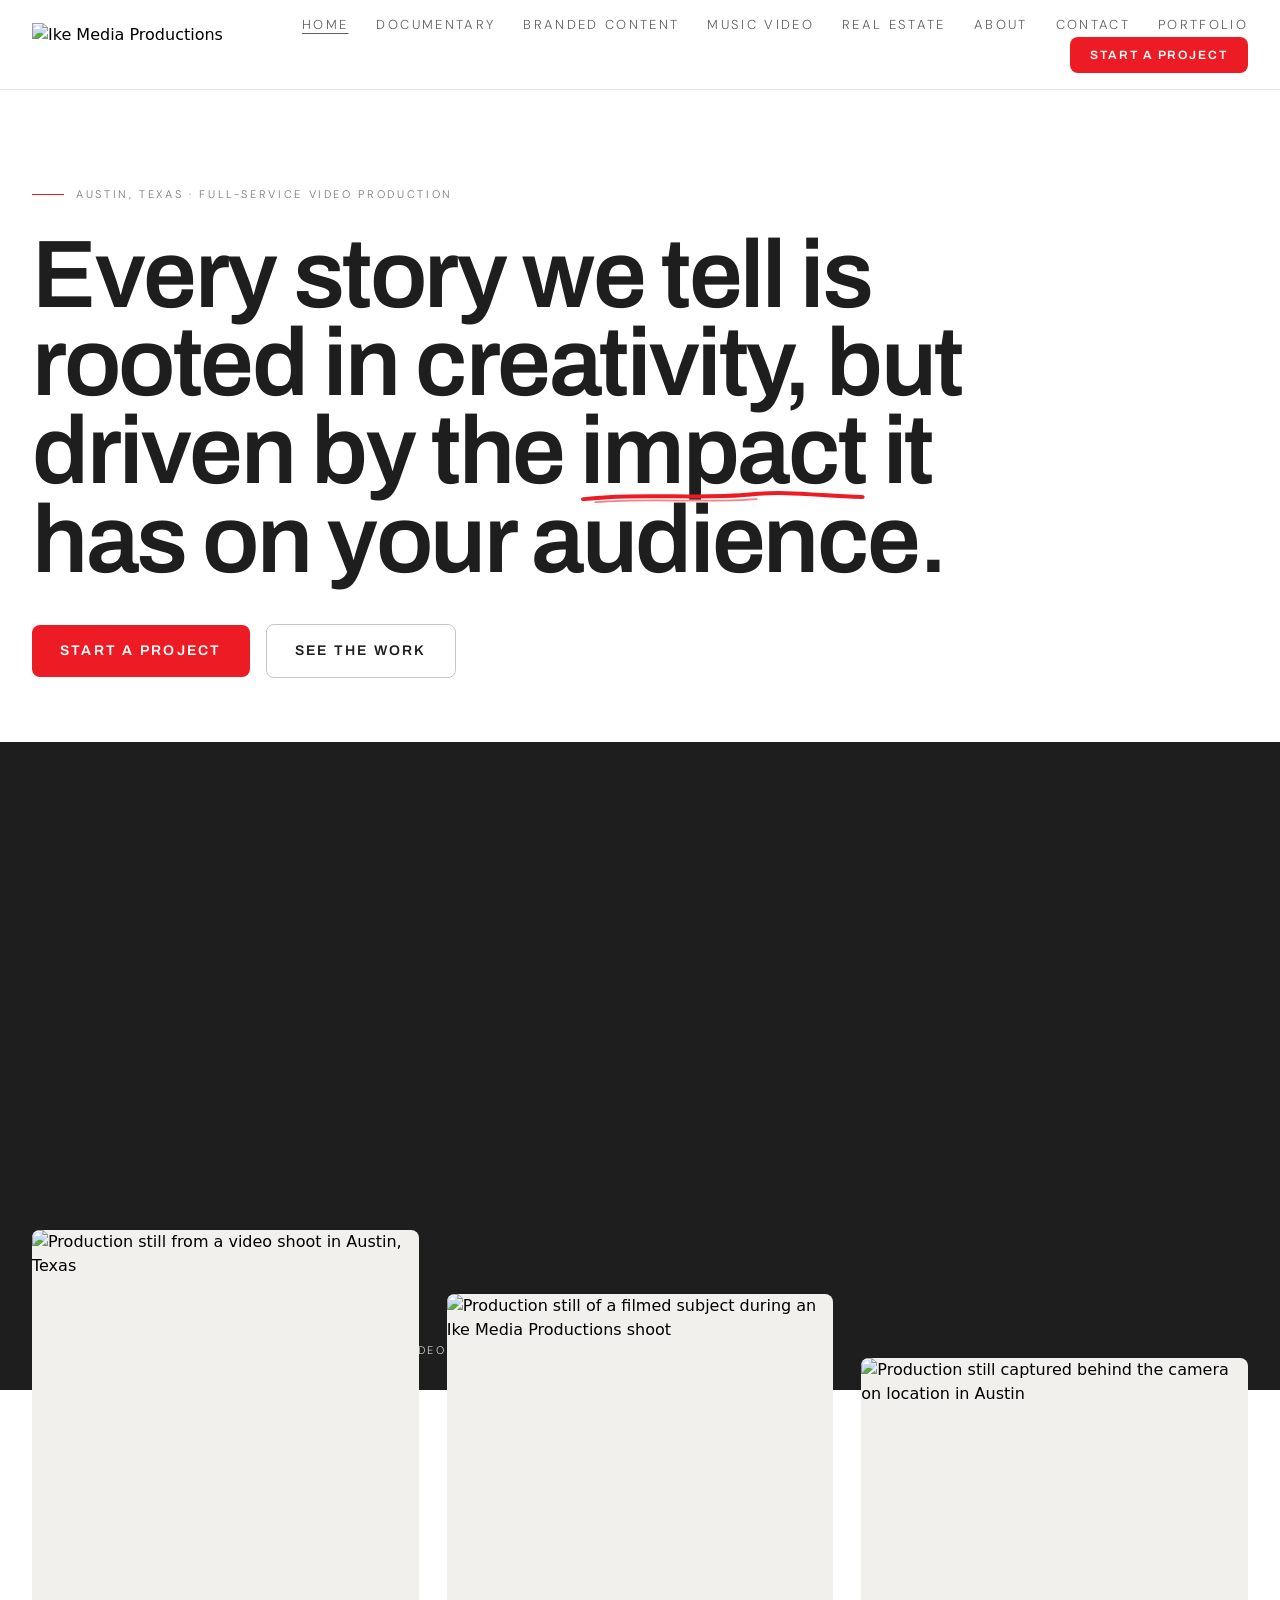
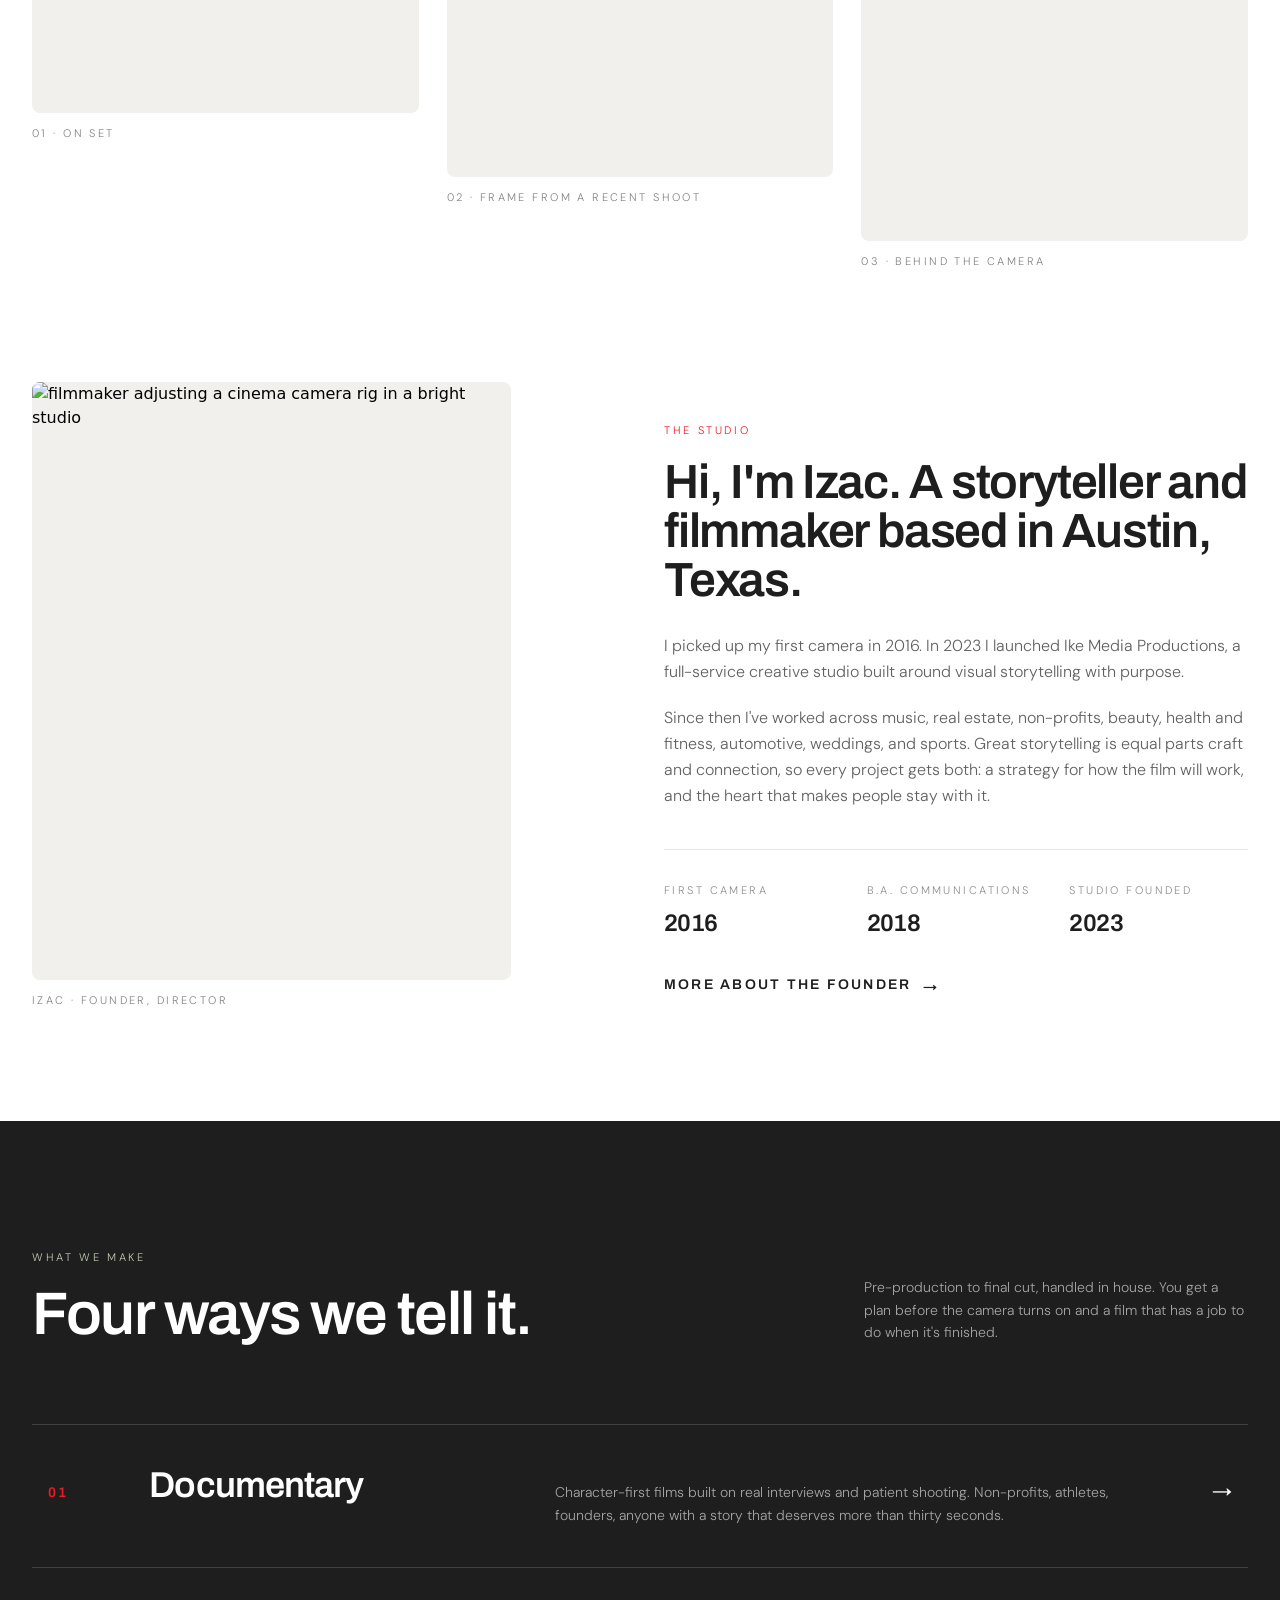
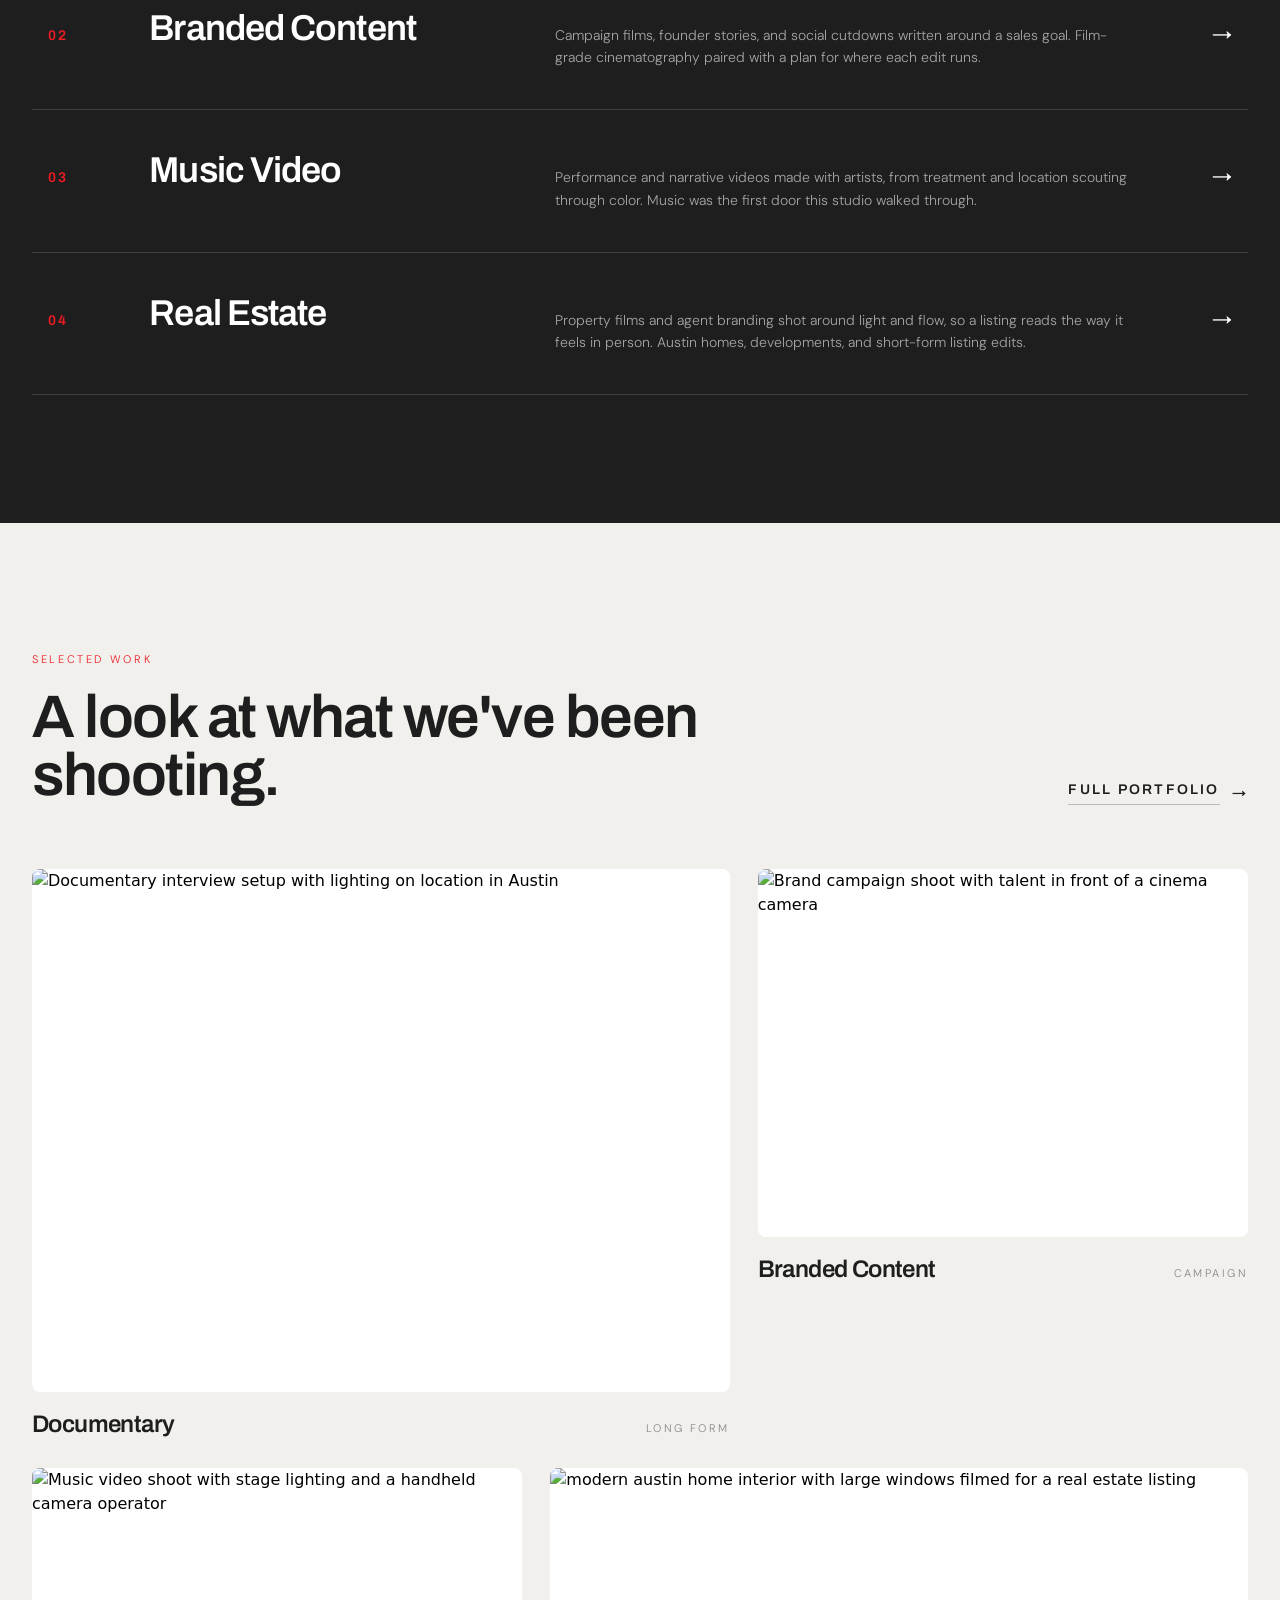
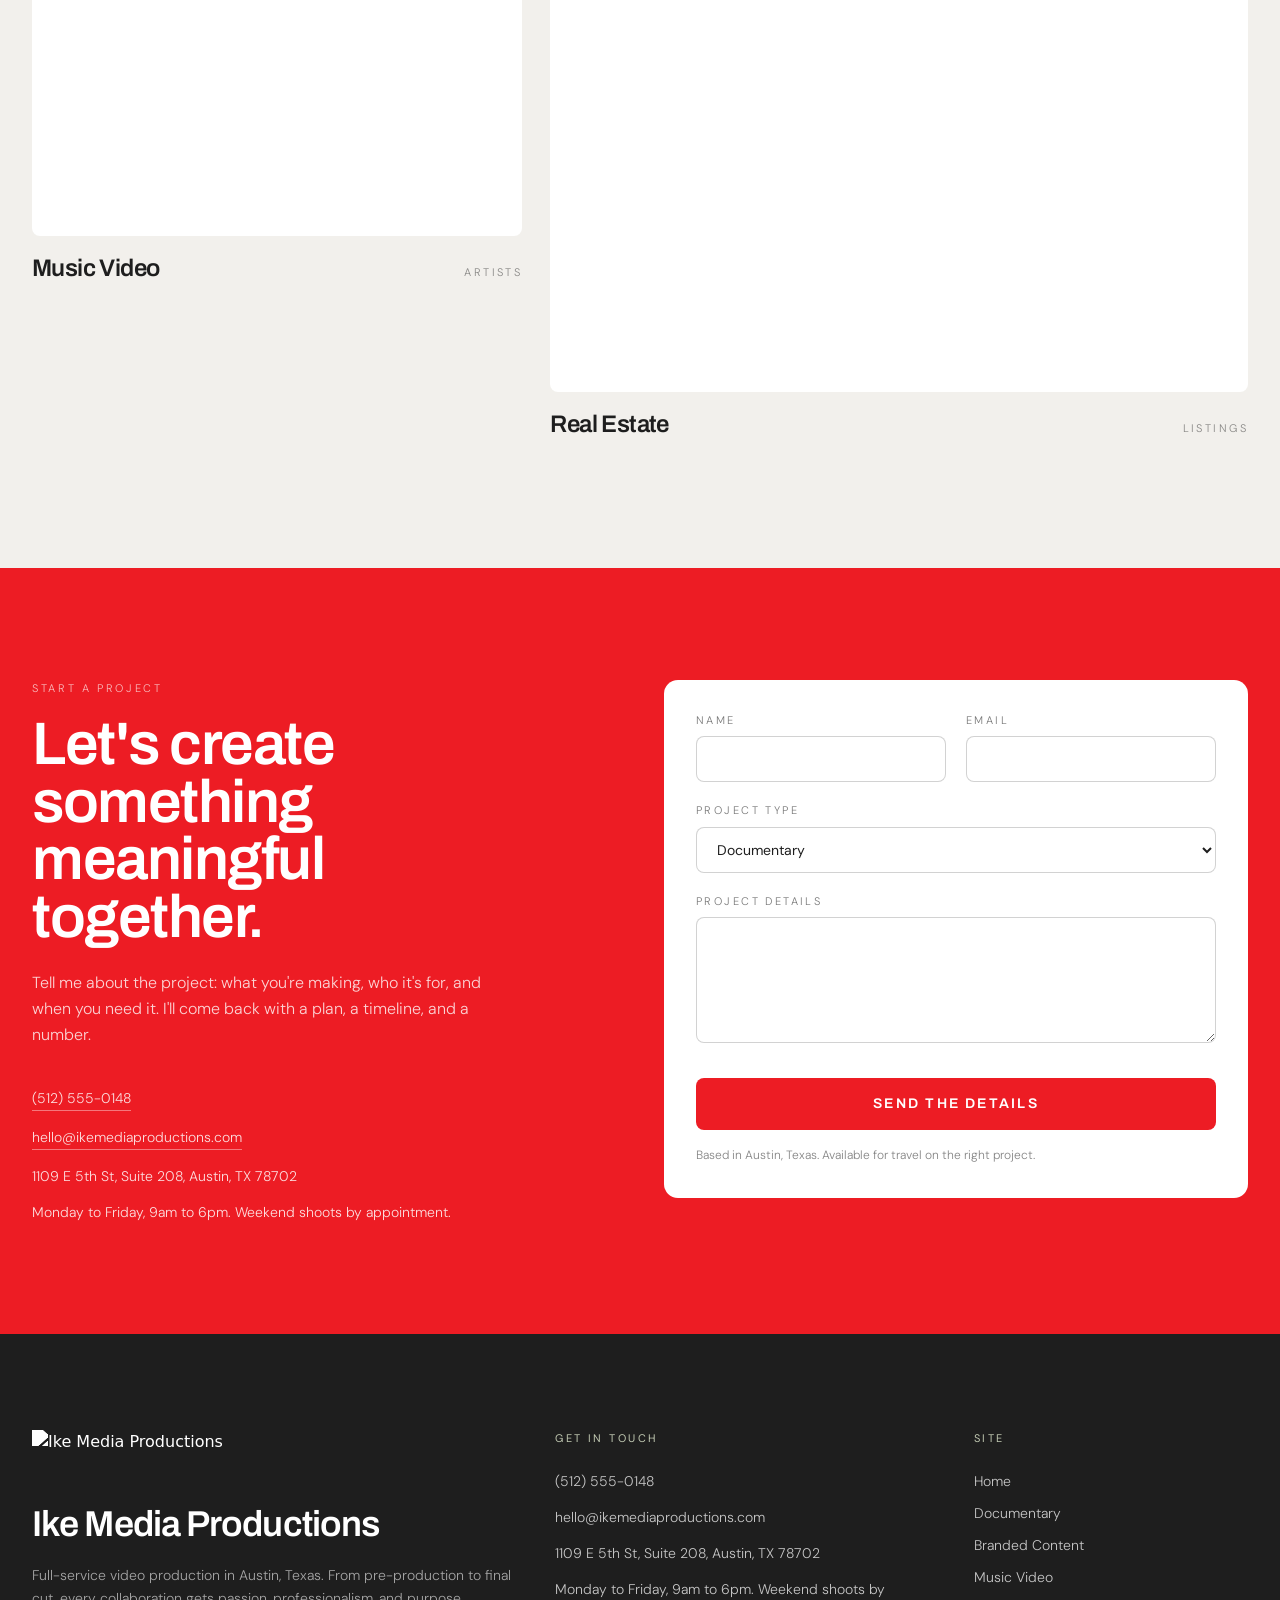
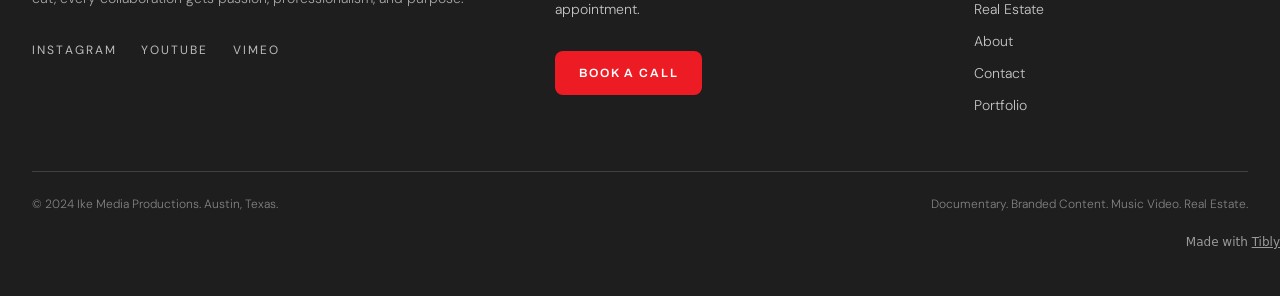
==== commit 3b63bfa4: "Restore via the Tibly widget" ====
--- a/index.html
+++ b/index.html
@@ -22,7 +22,7 @@
 <script>document.addEventListener('input',function(e){var t=e.target;if(!t||t.type!=='range')return;var c=t.closest&&t.closest('.tibly-ba');if(c)c.style.setProperty('--ba',t.value+'%')});document.addEventListener('pointerdown',function(e){var c=e.target.closest&&e.target.closest('.tibly-ba');if(!c||e.button>0)return;e.preventDefault();var inp=c.querySelector('input[type=range]');var set=function(x){var r=c.getBoundingClientRect();if(!r.width)return;var p=Math.max(0,Math.min(100,(x-r.left)*100/r.width));c.style.setProperty('--ba',p+'%');if(inp)inp.value=Math.round(p)};set(e.clientX);var mv=function(ev){set(ev.clientX)};var up=function(){document.removeEventListener('pointermove',mv);document.removeEventListener('pointerup',up);document.removeEventListener('pointercancel',up)};document.addEventListener('pointermove',mv);document.addEventListener('pointerup',up);document.addEventListener('pointercancel',up)});document.addEventListener('click',function(e){var im=e.target.closest&&e.target.closest('[data-lightbox]');if(!im||!(im.currentSrc||im.src))return;e.preventDefault();var o=document.createElement('div');o.className='tibly-lb';var big=document.createElement('img');big.src=im.currentSrc||im.src;big.alt=im.alt||'';o.appendChild(big);o.addEventListener('click',function(){o.remove()});document.addEventListener('keydown',function esc(ev){if(ev.key==='Escape'){o.remove();document.removeEventListener('keydown',esc)}});document.body.appendChild(o)});document.addEventListener('click',function(e){var x=e.target.closest&&e.target.closest('[data-announce-close]');if(!x)return;var b=x.closest('[data-announce]');if(b){b.style.display='none';try{sessionStorage.setItem('tibly-announce','1')}catch(_){}}});addEventListener('DOMContentLoaded',function(){try{if(sessionStorage.getItem('tibly-announce')==='1'){var b=document.querySelector('[data-announce]');if(b)b.style.display='none'}}catch(_){}if('IntersectionObserver' in window&&!matchMedia('(prefers-reduced-motion:reduce)').matches){var els=document.querySelectorAll('[data-count]');if(els.length){var io=new IntersectionObserver(function(es){es.forEach(function(en){if(!en.isIntersecting)return;io.unobserve(en.target);var el=en.target,s=el.textContent||'',m=s.match(/[\d,]*\d(?:\.\d+)?/);if(!m)return;var raw=m[0],num=parseFloat(raw.replace(/,/g,''));if(!isFinite(num))return;if(!el.getAttribute('data-count'))el.setAttribute('data-count',s);var pre=s.slice(0,m.index),post=s.slice(m.index+raw.length),grp=raw.indexOf(',')>=0,dec=(raw.split('.')[1]||'').length,t0=performance.now();requestAnimationFrame(function tick(now){var p=Math.min((now-t0)/1400,1);p=1-Math.pow(1-p,3);var v=(num*p).toFixed(dec);if(grp)v=Number(v).toLocaleString('en-US',{minimumFractionDigits:dec});el.textContent=pre+v+post;if(p<1)requestAnimationFrame(tick)})})},{rootMargin:'0px 0px -10% 0px'});els.forEach(function(el){io.observe(el)})}}var badge=document.querySelector('[data-tibly-open]');if(badge){var src=document.querySelector('[data-tibly-field="hours"]');var txt=(src&&src.textContent||'').toLowerCase();var days=['sun','mon','tue','wed','thu','fri','sat'];var toMin=function(h,mm,ap){h=+h;mm=+(mm||0);if(ap==='pm'&&h!==12)h+=12;if(ap==='am'&&h===12)h=0;return h*60+mm};var spans=[];var re=/(sun|mon|tue|wed|thu|fri|sat|daily|every ?day)[a-z]*\s*(?:[-\u2013\u2014]\s*(sun|mon|tue|wed|thu|fri|sat)[a-z]*)?\s*:?\s*(\d{1,2})(?::(\d{2}))?\s*(am|pm)?\s*[-\u2013\u2014]\s*(\d{1,2})(?::(\d{2}))?\s*(am|pm)?/g,mm;while((mm=re.exec(txt))){var d1=mm[1].slice(0,3),d2=mm[2],ap1=mm[5]||(mm[8]==='pm'&&+mm[3]<=+mm[6]?'am':mm[8]),o=toMin(mm[3],mm[4],ap1),c=toMin(mm[6],mm[7],mm[8]);var from=d1==='dai'||d1==='eve'?0:days.indexOf(d1),to=d2?days.indexOf(d2.slice(0,3)):(d1==='dai'||d1==='eve'?6:from);if(from<0)continue;for(var d=from;;d=(d+1)%7){spans.push([d,o,c]);if(d===to)break}}if(spans.length){var now=new Date(),cur=now.getDay(),min=now.getHours()*60+now.getMinutes();var open=spans.some(function(s){return s[0]===cur&&min>=s[1]&&min<s[2]});badge.textContent=open?(badge.getAttribute('data-open-text')||'Open now'):(badge.getAttribute('data-closed-text')||'Closed now');badge.setAttribute('data-state',open?'open':'closed');badge.hidden=false}}});</script>
 <style>header a[aria-current="page"]:not(:has(img,svg)){text-decoration:underline;text-underline-offset:4px;text-decoration-thickness:1px}</style>
 <style>#nav-open~[class*="peer-checked:"][class*="fixed"]{min-height:100vh;min-height:100dvh}@media (prefers-reduced-motion:no-preference){label[for="nav-open"] span{transition:transform .3s ease,opacity .2s ease}header:has(#nav-open:checked) label[for="nav-open"]:not([aria-label="Close" i]) span:not(:has(span)):nth-of-type(1){transform:translateY(8px) rotate(45deg)}header:has(#nav-open:checked) label[for="nav-open"]:not([aria-label="Close" i]) span:not(:has(span)):nth-of-type(2){opacity:0}header:has(#nav-open:checked) label[for="nav-open"]:not([aria-label="Close" i]) span:not(:has(span)):nth-of-type(3){transform:translateY(-8px) rotate(-45deg)}#nav-open:checked~[class*="peer-checked:"]{animation:tibly-nav-in .25s ease}#nav-open:checked~[class*="peer-checked:"] label[for="nav-open"]{display:inline-block;animation:tibly-x-in .35s ease}@keyframes tibly-nav-in{from{opacity:0;transform:translateY(10px)}}@keyframes tibly-x-in{from{opacity:0;transform:rotate(-90deg) scale(.6)}}}</style>
-<link rel="stylesheet" href="/styles.css?v=71689bf2"/>
+<link rel="stylesheet" href="/styles.css?v=a9160097"/>
 </head>
 <body>
 <!-- block:header -->
@@ -36,7 +36,15 @@
       </a>
 
       <nav class="hidden md:flex md:flex-wrap md:items-center md:justify-end md:gap-x-5 md:gap-y-1 lg:gap-x-7">
-        <a aria-current="page" class="font-body text-xs font-light uppercase tracking-[0.18em] text-ink/70 transition-colors duration-300 hover:text-brand-500 lg:text-[13px]" href="/">Home</a> <a class="font-body text-xs font-light uppercase tracking-[0.18em] text-ink/70 transition-colors duration-300 hover:text-brand-500 lg:text-[13px]" href="/portfolio">Portfolio</a> <a class="font-body text-xs font-light uppercase tracking-[0.18em] text-ink/70 transition-colors duration-300 hover:text-brand-500 lg:text-[13px]" href="/documentary">Documentary</a> <a class="font-body text-xs font-light uppercase tracking-[0.18em] text-ink/70 transition-colors duration-300 hover:text-brand-500 lg:text-[13px]" href="/branded-content">Branded Content</a> <a class="font-body text-xs font-light uppercase tracking-[0.18em] text-ink/70 transition-colors duration-300 hover:text-brand-500 lg:text-[13px]" href="/gallery-musicvideo">Music Video</a> <a class="font-body text-xs font-light uppercase tracking-[0.18em] text-ink/70 transition-colors duration-300 hover:text-brand-500 lg:text-[13px]" href="/portfolio-realestate">Real Estate</a> <a class="font-body text-xs font-light uppercase tracking-[0.18em] text-ink/70 transition-colors duration-300 hover:text-brand-500 lg:text-[13px]" href="/about">About</a> <a class="font-body text-xs font-light uppercase tracking-[0.18em] text-ink/70 transition-colors duration-300 hover:text-brand-500 lg:text-[13px]" href="/contact">Contact</a>
+        <a aria-current="page" class="font-body text-xs font-light uppercase tracking-[0.18em] text-ink/70 transition-colors duration-300 hover:text-brand-500 lg:text-[13px]" href="/">Home</a>
+        <a class="font-body text-xs font-light uppercase tracking-[0.18em] text-ink/70 transition-colors duration-300 hover:text-brand-500 lg:text-[13px]" href="/documentary">Documentary</a>
+        <a class="font-body text-xs font-light uppercase tracking-[0.18em] text-ink/70 transition-colors duration-300 hover:text-brand-500 lg:text-[13px]" href="/branded-content">Branded Content</a>
+        <a class="font-body text-xs font-light uppercase tracking-[0.18em] text-ink/70 transition-colors duration-300 hover:text-brand-500 lg:text-[13px]" href="/gallery-musicvideo">Music Video</a>
+        <a class="font-body text-xs font-light uppercase tracking-[0.18em] text-ink/70 transition-colors duration-300 hover:text-brand-500 lg:text-[13px]" href="/portfolio-realestate">Real Estate</a>
+        <a class="font-body text-xs font-light uppercase tracking-[0.18em] text-ink/70 transition-colors duration-300 hover:text-brand-500 lg:text-[13px]" href="/about">About</a>
+        <a class="font-body text-xs font-light uppercase tracking-[0.18em] text-ink/70 transition-colors duration-300 hover:text-brand-500 lg:text-[13px]" href="/contact">Contact</a>
+        <a class="font-body text-xs font-light uppercase tracking-[0.18em] text-ink/70 transition-colors duration-300 hover:text-brand-500 lg:text-[13px]" href="/portfolio">Portfolio</a>
+        <a class="ml-2 hidden rounded-md bg-brand-500 px-5 py-2.5 font-display text-xs font-semibold uppercase tracking-[0.16em] text-white transition-colors duration-300 hover:bg-brand-700 lg:inline-block" href="/contact">Start a project</a>
       </nav>
 
       <label for="nav-open" class="md:hidden cursor-pointer p-2 -mr-2" aria-label="Menu">
--- a/styles.css
+++ b/styles.css
@@ -1,2 +1,2 @@
 /*! tailwindcss v4.3.2 | MIT License | https://tailwindcss.com */
-@layer properties{@supports (((-webkit-hyphens:none)) and (not (margin-trim:inline))) or ((-moz-orient:inline) and (not (color:rgb(from red r g b)))){*,:before,:after,::backdrop{--tw-scroll-snap-strictness:proximity;--tw-space-y-reverse:0;--tw-divide-y-reverse:0;--tw-border-style:solid;--tw-leading:initial;--tw-font-weight:initial;--tw-tracking:initial;--tw-shadow:0 0 #0000;--tw-shadow-color:initial;--tw-shadow-alpha:100%;--tw-inset-shadow:0 0 #0000;--tw-inset-shadow-color:initial;--tw-inset-shadow-alpha:100%;--tw-ring-color:initial;--tw-ring-shadow:0 0 #0000;--tw-inset-ring-color:initial;--tw-inset-ring-shadow:0 0 #0000;--tw-ring-inset:initial;--tw-ring-offset-width:0px;--tw-ring-offset-color:#fff;--tw-ring-offset-shadow:0 0 #0000;--tw-blur:initial;--tw-brightness:initial;--tw-contrast:initial;--tw-grayscale:initial;--tw-hue-rotate:initial;--tw-invert:initial;--tw-opacity:initial;--tw-saturate:initial;--tw-sepia:initial;--tw-drop-shadow:initial;--tw-drop-shadow-color:initial;--tw-drop-shadow-alpha:100%;--tw-drop-shadow-size:initial;--tw-duration:initial;--tw-translate-x:0;--tw-translate-y:0;--tw-translate-z:0;--tw-scale-x:1;--tw-scale-y:1;--tw-scale-z:1;--tw-outline-style:solid}}}@layer theme{:root,:host{--font-sans:ui-sans-serif, system-ui, sans-serif, "Apple Color Emoji", "Segoe UI Emoji", "Segoe UI Symbol", "Noto Color Emoji";--font-mono:ui-monospace, SFMono-Regular, Menlo, Monaco, Consolas, "Liberation Mono", "Courier New", monospace;--color-white:#fff;--spacing:.25rem;--container-xs:20rem;--container-sm:24rem;--container-2xl:42rem;--container-3xl:48rem;--container-5xl:64rem;--container-7xl:80rem;--text-xs:.75rem;--text-xs--line-height:calc(1 / .75);--text-sm:.875rem;--text-sm--line-height:calc(1.25 / .875);--text-base:1rem;--text-base--line-height:calc(1.5 / 1);--text-lg:1.125rem;--text-lg--line-height:calc(1.75 / 1.125);--text-xl:1.25rem;--text-xl--line-height:calc(1.75 / 1.25);--text-2xl:1.5rem;--text-2xl--line-height:calc(2 / 1.5);--text-3xl:1.875rem;--text-3xl--line-height:calc(2.25 / 1.875);--text-4xl:2.25rem;--text-4xl--line-height:calc(2.5 / 2.25);--text-5xl:3rem;--text-5xl--line-height:1;--text-6xl:3.75rem;--text-6xl--line-height:1;--text-7xl:4.5rem;--text-7xl--line-height:1;--text-8xl:6rem;--text-8xl--line-height:1;--font-weight-light:300;--font-weight-normal:400;--font-weight-semibold:600;--tracking-tight:-.025em;--leading-tight:1.25;--leading-relaxed:1.625;--radius-sm:.25rem;--radius-md:.5rem;--radius-lg:.875rem;--radius-xl:1.5rem;--aspect-video:16 / 9;--default-transition-duration:.15s;--default-transition-timing-function:cubic-bezier(.4, 0, .2, 1);--default-font-family:var(--font-sans);--default-mono-font-family:var(--font-mono);--color-surface:#f2f0ec;--color-ink:#1e1e1e;--color-brand-50:#fef2f2;--color-brand-100:#fde0e1;--color-brand-200:#fbc2c4;--color-brand-300:#f79399;--color-brand-400:#f45258;--color-brand-500:#ed1c24;--color-brand-600:#d4141b;--color-brand-700:#ae1016;--color-brand-800:#8a0e13;--color-brand-900:#5c0a0d;--color-accent-50:#f6f7f3;--color-accent-100:#ebeee5;--color-accent-200:#d7dccc;--color-accent-300:#c2cab3;--color-accent-400:#a9b39a;--color-accent-500:#909c80;--color-accent-600:#757f68;--color-accent-700:#5c6452;--color-accent-800:#454b3e;--color-accent-900:#2e3229;--font-display:"Archivo", "Helvetica Neue", Arial, sans-serif;--font-body:"DM Sans", "Helvetica Neue", Arial, sans-serif;--animate-marquee:marquee 30s linear infinite;--animate-kenburns:kenburns 18s ease-in-out infinite alternate;--animate-float:float 6s ease-in-out infinite;--animate-pulse-soft:pulse-soft 4s ease-in-out infinite;--animate-spin-slow:spin-slow 24s linear infinite}}@layer base{*,:after,:before,::backdrop{box-sizing:border-box;border:0 solid;margin:0;padding:0}::file-selector-button{box-sizing:border-box;border:0 solid;margin:0;padding:0}html,:host{-webkit-text-size-adjust:100%;tab-size:4;line-height:1.5;font-family:var(--default-font-family,ui-sans-serif, system-ui, sans-serif, "Apple Color Emoji", "Segoe UI Emoji", "Segoe UI Symbol", "Noto Color Emoji");font-feature-settings:var(--default-font-feature-settings,normal);font-variation-settings:var(--default-font-variation-settings,normal);-webkit-tap-highlight-color:transparent}hr{height:0;color:inherit;border-top-width:1px}abbr:where([title]){-webkit-text-decoration:underline dotted;text-decoration:underline dotted}h1,h2,h3,h4,h5,h6{font-size:inherit;font-weight:inherit}a{color:inherit;-webkit-text-decoration:inherit;-webkit-text-decoration:inherit;-webkit-text-decoration:inherit;text-decoration:inherit}b,strong{font-weight:bolder}code,kbd,samp,pre{font-family:var(--default-mono-font-family,ui-monospace, SFMono-Regular, Menlo, Monaco, Consolas, "Liberation Mono", "Courier New", monospace);font-feature-settings:var(--default-mono-font-feature-settings,normal);font-variation-settings:var(--default-mono-font-variation-settings,normal);font-size:1em}small{font-size:80%}sub,sup{vertical-align:baseline;font-size:75%;line-height:0;position:relative}sub{bottom:-.25em}sup{top:-.5em}table{text-indent:0;border-color:inherit;border-collapse:collapse}:-moz-focusring{outline:auto}progress{vertical-align:baseline}summary{display:list-item}ol,ul,menu{list-style:none}img,svg,video,canvas,audio,iframe,embed,object{vertical-align:middle;display:block}img,video{max-width:100%;height:auto}button,input,select,optgroup,textarea{font:inherit;font-feature-settings:inherit;font-variation-settings:inherit;letter-spacing:inherit;color:inherit;opacity:1;background-color:#0000;border-radius:0}::file-selector-button{font:inherit;font-feature-settings:inherit;font-variation-settings:inherit;letter-spacing:inherit;color:inherit;opacity:1;background-color:#0000;border-radius:0}:where(select:is([multiple],[size])) optgroup{font-weight:bolder}:where(select:is([multiple],[size])) optgroup option{padding-inline-start:20px}::file-selector-button{margin-inline-end:4px}::placeholder{opacity:1}@supports (not ((-webkit-appearance:-apple-pay-button))) or (contain-intrinsic-size:1px){::placeholder{color:currentColor}@supports (color:color-mix(in lab, red, red)){::placeholder{color:color-mix(in oklab, currentcolor 50%, transparent)}}}textarea{resize:vertical}::-webkit-search-decoration{-webkit-appearance:none}::-webkit-date-and-time-value{min-height:1lh;text-align:inherit}::-webkit-datetime-edit{display:inline-flex}::-webkit-datetime-edit-fields-wrapper{padding:0}::-webkit-datetime-edit{padding-block:0}::-webkit-datetime-edit-year-field{padding-block:0}::-webkit-datetime-edit-month-field{padding-block:0}::-webkit-datetime-edit-day-field{padding-block:0}::-webkit-datetime-edit-hour-field{padding-block:0}::-webkit-datetime-edit-minute-field{padding-block:0}::-webkit-datetime-edit-second-field{padding-block:0}::-webkit-datetime-edit-millisecond-field{padding-block:0}::-webkit-datetime-edit-meridiem-field{padding-block:0}::-webkit-calendar-picker-indicator{line-height:1}:-moz-ui-invalid{box-shadow:none}button,input:where([type=button],[type=reset],[type=submit]){appearance:button}::file-selector-button{appearance:button}::-webkit-inner-spin-button{height:auto}::-webkit-outer-spin-button{height:auto}[hidden]:where(:not([hidden=until-found])){display:none!important}}@layer components{.btn{justify-content:center;align-items:center;gap:calc(var(--spacing) * 2);border-radius:var(--radius-md);background-color:var(--color-brand-500);padding-inline:calc(var(--spacing) * 7);padding-block:calc(var(--spacing) * 4);font-family:var(--font-display);font-size:var(--text-sm);line-height:var(--tw-leading,var(--text-sm--line-height));--tw-font-weight:var(--font-weight-semibold);font-weight:var(--font-weight-semibold);--tw-tracking:.16em;letter-spacing:.16em;color:var(--color-white);text-transform:uppercase;transition-property:color,background-color,border-color,outline-color,text-decoration-color,fill,stroke,--tw-gradient-from,--tw-gradient-via,--tw-gradient-to,opacity,box-shadow,transform,translate,scale,rotate,filter,-webkit-backdrop-filter,backdrop-filter,display,content-visibility,overlay,pointer-events;transition-timing-function:var(--tw-ease,var(--default-transition-timing-function));transition-duration:var(--tw-duration,var(--default-transition-duration));--tw-duration:.3s;transition-duration:.3s;display:inline-flex}@media (hover:hover){.btn:hover{background-color:var(--color-brand-700)}}.btn:focus-visible{outline-style:var(--tw-outline-style);outline-offset:2px;outline-width:2px;outline-color:var(--color-brand-600)}.btn-secondary{justify-content:center;align-items:center;gap:calc(var(--spacing) * 2);border-radius:var(--radius-md);border-style:var(--tw-border-style);border-width:1px;border-color:#1e1e1e40;display:inline-flex}@supports (color:color-mix(in lab, red, red)){.btn-secondary{border-color:color-mix(in oklab, var(--color-ink) 25%, transparent)}}.btn-secondary{padding-inline:calc(var(--spacing) * 7);padding-block:calc(var(--spacing) * 4);font-family:var(--font-display);font-size:var(--text-sm);line-height:var(--tw-leading,var(--text-sm--line-height));--tw-font-weight:var(--font-weight-semibold);font-weight:var(--font-weight-semibold);--tw-tracking:.16em;letter-spacing:.16em;color:var(--color-ink);text-transform:uppercase;transition-property:color,background-color,border-color,outline-color,text-decoration-color,fill,stroke,--tw-gradient-from,--tw-gradient-via,--tw-gradient-to,opacity,box-shadow,transform,translate,scale,rotate,filter,-webkit-backdrop-filter,backdrop-filter,display,content-visibility,overlay,pointer-events;transition-timing-function:var(--tw-ease,var(--default-transition-timing-function));transition-duration:var(--tw-duration,var(--default-transition-duration));--tw-duration:.3s;background-color:#0000;transition-duration:.3s}@media (hover:hover){.btn-secondary:hover{border-color:var(--color-ink);background-color:var(--color-ink);color:var(--color-white)}}.btn-secondary:focus-visible{outline-style:var(--tw-outline-style);outline-offset:2px;outline-width:2px;outline-color:var(--color-ink)}.card{border-radius:var(--radius-lg);background-color:var(--color-surface);padding:calc(var(--spacing) * 7);--tw-ring-shadow:var(--tw-ring-inset,) 0 0 0 calc(1px + var(--tw-ring-offset-width)) var(--tw-ring-color,currentcolor);box-shadow:var(--tw-inset-shadow), var(--tw-inset-ring-shadow), var(--tw-ring-offset-shadow), var(--tw-ring-shadow), var(--tw-shadow);--tw-ring-color:#1e1e1e0d}@supports (color:color-mix(in lab, red, red)){.card{--tw-ring-color:color-mix(in oklab, var(--color-ink) 5%, transparent)}}.card{transition-property:color,background-color,border-color,outline-color,text-decoration-color,fill,stroke,--tw-gradient-from,--tw-gradient-via,--tw-gradient-to,opacity,box-shadow,transform,translate,scale,rotate,filter,-webkit-backdrop-filter,backdrop-filter,display,content-visibility,overlay,pointer-events;transition-timing-function:var(--tw-ease,var(--default-transition-timing-function));transition-duration:var(--tw-duration,var(--default-transition-duration));--tw-duration:.3s;transition-duration:.3s}@media (hover:hover){.card:hover{--tw-ring-color:#1e1e1e33}@supports (color:color-mix(in lab, red, red)){.card:hover{--tw-ring-color:color-mix(in oklab, var(--color-ink) 20%, transparent)}}}}@layer utilities{.sr-only{clip-path:inset(50%);white-space:nowrap;border-width:0;width:1px;height:1px;margin:-1px;padding:0;position:absolute;overflow:hidden}.absolute{position:absolute}.fixed{position:fixed}.relative{position:relative}.sticky{position:sticky}.inset-0{inset:0}.inset-x-0{inset-inline:0}.top-0{top:0}.-bottom-1{bottom:calc(var(--spacing) * -1)}.bottom-0{bottom:0}.left-0{left:0}.z-0{z-index:0}.z-10{z-index:10}.z-40{z-index:40}.z-50{z-index:50}.col-span-1{grid-column:span 1/span 1}.col-span-2{grid-column:span 2/span 2}.col-span-3{grid-column:span 3/span 3}.mx-auto{margin-inline:auto}.-mt-16{margin-top:calc(var(--spacing) * -16)}.mt-1{margin-top:var(--spacing)}.mt-1\.5{margin-top:calc(var(--spacing) * 1.5)}.mt-2{margin-top:calc(var(--spacing) * 2)}.mt-3{margin-top:calc(var(--spacing) * 3)}.mt-4{margin-top:calc(var(--spacing) * 4)}.mt-5{margin-top:calc(var(--spacing) * 5)}.mt-6{margin-top:calc(var(--spacing) * 6)}.mt-7{margin-top:calc(var(--spacing) * 7)}.mt-8{margin-top:calc(var(--spacing) * 8)}.mt-9{margin-top:calc(var(--spacing) * 9)}.mt-10{margin-top:calc(var(--spacing) * 10)}.mt-12{margin-top:calc(var(--spacing) * 12)}.mt-14{margin-top:calc(var(--spacing) * 14)}.mt-16{margin-top:calc(var(--spacing) * 16)}.mt-20{margin-top:calc(var(--spacing) * 20)}.-mr-2{margin-right:calc(var(--spacing) * -2)}.-mb-20{margin-bottom:calc(var(--spacing) * -20)}.mb-4{margin-bottom:calc(var(--spacing) * 4)}.block{display:block}.flex{display:flex}.grid{display:grid}.hidden{display:none}.inline-block{display:inline-block}.inline-flex{display:inline-flex}.table{display:table}.aspect-\[3\/2\]{aspect-ratio:3/2}.aspect-\[3\/4\]{aspect-ratio:3/4}.aspect-\[4\/3\]{aspect-ratio:4/3}.aspect-\[4\/5\]{aspect-ratio:4/5}.aspect-\[16\/9\]{aspect-ratio:16/9}.aspect-\[16\/10\]{aspect-ratio:16/10}.aspect-square{aspect-ratio:1}.aspect-video{aspect-ratio:var(--aspect-video)}.h-1{height:var(--spacing)}.h-1\.5{height:calc(var(--spacing) * 1.5)}.h-2{height:calc(var(--spacing) * 2)}.h-2\.5{height:calc(var(--spacing) * 2.5)}.h-7{height:calc(var(--spacing) * 7)}.h-9{height:calc(var(--spacing) * 9)}.h-11{height:calc(var(--spacing) * 11)}.h-\[3px\]{height:3px}.h-\[6px\]{height:6px}.h-\[52vh\]{height:52vh}.h-auto{height:auto}.h-full{height:100%}.h-px{height:1px}.min-h-\[320px\]{min-height:320px}.w-1\.5{width:calc(var(--spacing) * 1.5)}.w-2{width:calc(var(--spacing) * 2)}.w-7{width:calc(var(--spacing) * 7)}.w-8{width:calc(var(--spacing) * 8)}.w-10{width:calc(var(--spacing) * 10)}.w-24{width:calc(var(--spacing) * 24)}.w-72{width:calc(var(--spacing) * 72)}.w-\[78vw\]{width:78vw}.w-auto{width:auto}.w-full{width:100%}.w-max{width:max-content}.max-w-2xl{max-width:var(--container-2xl)}.max-w-3xl{max-width:var(--container-3xl)}.max-w-5xl{max-width:var(--container-5xl)}.max-w-7xl{max-width:var(--container-7xl)}.max-w-prose{max-width:65ch}.max-w-sm{max-width:var(--container-sm)}.max-w-xs{max-width:var(--container-xs)}.flex-1{flex:1}.shrink-0{flex-shrink:0}.grow{flex-grow:1}.-rotate-1{rotate:-1deg}.animate-marquee{animation:var(--animate-marquee)}.cursor-pointer{cursor:pointer}.snap-x{scroll-snap-type:x var(--tw-scroll-snap-strictness)}.snap-mandatory{--tw-scroll-snap-strictness:mandatory}.snap-start{scroll-snap-align:start}.columns-2{columns:2}.break-inside-avoid{break-inside:avoid}.grid-cols-1{grid-template-columns:repeat(1,minmax(0,1fr))}.grid-cols-2{grid-template-columns:repeat(2,minmax(0,1fr))}.grid-cols-5{grid-template-columns:repeat(5,minmax(0,1fr))}.grid-cols-\[auto_1fr\]{grid-template-columns:auto 1fr}.flex-col{flex-direction:column}.flex-wrap{flex-wrap:wrap}.items-baseline{align-items:baseline}.items-center{align-items:center}.justify-between{justify-content:space-between}.justify-center{justify-content:center}.gap-1{gap:var(--spacing)}.gap-2{gap:calc(var(--spacing) * 2)}.gap-3{gap:calc(var(--spacing) * 3)}.gap-4{gap:calc(var(--spacing) * 4)}.gap-5{gap:calc(var(--spacing) * 5)}.gap-6{gap:calc(var(--spacing) * 6)}.gap-8{gap:calc(var(--spacing) * 8)}.gap-10{gap:calc(var(--spacing) * 10)}.gap-12{gap:calc(var(--spacing) * 12)}.gap-14{gap:calc(var(--spacing) * 14)}.gap-px{gap:1px}:where(.space-y-3>:not(:last-child)){--tw-space-y-reverse:0;margin-block-start:calc(calc(var(--spacing) * 3) * var(--tw-space-y-reverse));margin-block-end:calc(calc(var(--spacing) * 3) * calc(1 - var(--tw-space-y-reverse)))}:where(.space-y-4>:not(:last-child)){--tw-space-y-reverse:0;margin-block-start:calc(calc(var(--spacing) * 4) * var(--tw-space-y-reverse));margin-block-end:calc(calc(var(--spacing) * 4) * calc(1 - var(--tw-space-y-reverse)))}:where(.space-y-5>:not(:last-child)){--tw-space-y-reverse:0;margin-block-start:calc(calc(var(--spacing) * 5) * var(--tw-space-y-reverse));margin-block-end:calc(calc(var(--spacing) * 5) * calc(1 - var(--tw-space-y-reverse)))}:where(.space-y-6>:not(:last-child)){--tw-space-y-reverse:0;margin-block-start:calc(calc(var(--spacing) * 6) * var(--tw-space-y-reverse));margin-block-end:calc(calc(var(--spacing) * 6) * calc(1 - var(--tw-space-y-reverse)))}:where(.space-y-7>:not(:last-child)){--tw-space-y-reverse:0;margin-block-start:calc(calc(var(--spacing) * 7) * var(--tw-space-y-reverse));margin-block-end:calc(calc(var(--spacing) * 7) * calc(1 - var(--tw-space-y-reverse)))}:where(.space-y-16>:not(:last-child)){--tw-space-y-reverse:0;margin-block-start:calc(calc(var(--spacing) * 16) * var(--tw-space-y-reverse));margin-block-end:calc(calc(var(--spacing) * 16) * calc(1 - var(--tw-space-y-reverse)))}.gap-x-5{column-gap:calc(var(--spacing) * 5)}.gap-x-6{column-gap:calc(var(--spacing) * 6)}.gap-x-8{column-gap:calc(var(--spacing) * 8)}.gap-y-3{row-gap:calc(var(--spacing) * 3)}:where(.divide-y>:not(:last-child)){--tw-divide-y-reverse:0;border-bottom-style:var(--tw-border-style);border-top-style:var(--tw-border-style);border-top-width:calc(1px * var(--tw-divide-y-reverse));border-bottom-width:calc(1px * calc(1 - var(--tw-divide-y-reverse)))}:where(.divide-ink\/10>:not(:last-child)){border-color:#1e1e1e1a}@supports (color:color-mix(in lab, red, red)){:where(.divide-ink\/10>:not(:last-child)){border-color:color-mix(in oklab, var(--color-ink) 10%, transparent)}}:where(.divide-white\/15>:not(:last-child)){border-color:#ffffff26}@supports (color:color-mix(in lab, red, red)){:where(.divide-white\/15>:not(:last-child)){border-color:color-mix(in oklab, var(--color-white) 15%, transparent)}}.overflow-hidden{overflow:hidden}.overflow-x-auto{overflow-x:auto}.overflow-y-auto{overflow-y:auto}.rounded-full{border-radius:3.40282e38px}.rounded-lg{border-radius:var(--radius-lg)}.rounded-md{border-radius:var(--radius-md)}.rounded-sm{border-radius:var(--radius-sm)}.rounded-xl{border-radius:var(--radius-xl)}.border{border-style:var(--tw-border-style);border-width:1px}.border-0{border-style:var(--tw-border-style);border-width:0}.border-y{border-block-style:var(--tw-border-style);border-block-width:1px}.border-t{border-top-style:var(--tw-border-style);border-top-width:1px}.border-b{border-bottom-style:var(--tw-border-style);border-bottom-width:1px}.border-b-4{border-bottom-style:var(--tw-border-style);border-bottom-width:4px}.border-brand-500{border-color:var(--color-brand-500)}.border-brand-700{border-color:var(--color-brand-700)}.border-ink\/10{border-color:#1e1e1e1a}@supports (color:color-mix(in lab, red, red)){.border-ink\/10{border-color:color-mix(in oklab, var(--color-ink) 10%, transparent)}}.border-ink\/15{border-color:#1e1e1e26}@supports (color:color-mix(in lab, red, red)){.border-ink\/15{border-color:color-mix(in oklab, var(--color-ink) 15%, transparent)}}.border-ink\/20{border-color:#1e1e1e33}@supports (color:color-mix(in lab, red, red)){.border-ink\/20{border-color:color-mix(in oklab, var(--color-ink) 20%, transparent)}}.border-ink\/25{border-color:#1e1e1e40}@supports (color:color-mix(in lab, red, red)){.border-ink\/25{border-color:color-mix(in oklab, var(--color-ink) 25%, transparent)}}.border-transparent{border-color:#0000}.border-white\/10{border-color:#ffffff1a}@supports (color:color-mix(in lab, red, red)){.border-white\/10{border-color:color-mix(in oklab, var(--color-white) 10%, transparent)}}.border-white\/15{border-color:#ffffff26}@supports (color:color-mix(in lab, red, red)){.border-white\/15{border-color:color-mix(in oklab, var(--color-white) 15%, transparent)}}.border-white\/30{border-color:#ffffff4d}@supports (color:color-mix(in lab, red, red)){.border-white\/30{border-color:color-mix(in oklab, var(--color-white) 30%, transparent)}}.border-white\/40{border-color:#fff6}@supports (color:color-mix(in lab, red, red)){.border-white\/40{border-color:color-mix(in oklab, var(--color-white) 40%, transparent)}}.bg-accent-100{background-color:var(--color-accent-100)}.bg-accent-200{background-color:var(--color-accent-200)}.bg-brand-500{background-color:var(--color-brand-500)}.bg-ink{background-color:var(--color-ink)}.bg-ink\/30{background-color:#1e1e1e4d}@supports (color:color-mix(in lab, red, red)){.bg-ink\/30{background-color:color-mix(in oklab, var(--color-ink) 30%, transparent)}}.bg-surface{background-color:var(--color-surface)}.bg-white{background-color:var(--color-white)}.bg-white\/5{background-color:#ffffff0d}@supports (color:color-mix(in lab, red, red)){.bg-white\/5{background-color:color-mix(in oklab, var(--color-white) 5%, transparent)}}.bg-white\/10{background-color:#ffffff1a}@supports (color:color-mix(in lab, red, red)){.bg-white\/10{background-color:color-mix(in oklab, var(--color-white) 10%, transparent)}}.bg-white\/15{background-color:#ffffff26}@supports (color:color-mix(in lab, red, red)){.bg-white\/15{background-color:color-mix(in oklab, var(--color-white) 15%, transparent)}}.bg-white\/20{background-color:#fff3}@supports (color:color-mix(in lab, red, red)){.bg-white\/20{background-color:color-mix(in oklab, var(--color-white) 20%, transparent)}}.object-cover{object-fit:cover}.p-2{padding:calc(var(--spacing) * 2)}.p-5{padding:calc(var(--spacing) * 5)}.p-6{padding:calc(var(--spacing) * 6)}.p-8{padding:calc(var(--spacing) * 8)}.px-1{padding-inline:var(--spacing)}.px-2{padding-inline:calc(var(--spacing) * 2)}.px-4{padding-inline:calc(var(--spacing) * 4)}.px-5{padding-inline:calc(var(--spacing) * 5)}.px-6{padding-inline:calc(var(--spacing) * 6)}.py-1{padding-block:var(--spacing)}.py-3{padding-block:calc(var(--spacing) * 3)}.py-3\.5{padding-block:calc(var(--spacing) * 3.5)}.py-4{padding-block:calc(var(--spacing) * 4)}.py-5{padding-block:calc(var(--spacing) * 5)}.py-6{padding-block:calc(var(--spacing) * 6)}.py-7{padding-block:calc(var(--spacing) * 7)}.py-8{padding-block:calc(var(--spacing) * 8)}.py-10{padding-block:calc(var(--spacing) * 10)}.py-12{padding-block:calc(var(--spacing) * 12)}.py-14{padding-block:calc(var(--spacing) * 14)}.py-16{padding-block:calc(var(--spacing) * 16)}.py-20{padding-block:calc(var(--spacing) * 20)}.pt-6{padding-top:calc(var(--spacing) * 6)}.pt-8{padding-top:calc(var(--spacing) * 8)}.pt-10{padding-top:calc(var(--spacing) * 10)}.pt-12{padding-top:calc(var(--spacing) * 12)}.pt-14{padding-top:calc(var(--spacing) * 14)}.pt-16{padding-top:calc(var(--spacing) * 16)}.pt-20{padding-top:calc(var(--spacing) * 20)}.pt-36{padding-top:calc(var(--spacing) * 36)}.pr-8{padding-right:calc(var(--spacing) * 8)}.pr-10{padding-right:calc(var(--spacing) * 10)}.pb-0{padding-bottom:0}.pb-0\.5{padding-bottom:calc(var(--spacing) * .5)}.pb-1{padding-bottom:var(--spacing)}.pb-4{padding-bottom:calc(var(--spacing) * 4)}.pb-6{padding-bottom:calc(var(--spacing) * 6)}.pb-16{padding-bottom:calc(var(--spacing) * 16)}.pb-20{padding-bottom:calc(var(--spacing) * 20)}.pb-24{padding-bottom:calc(var(--spacing) * 24)}.font-body{font-family:var(--font-body)}.font-display{font-family:var(--font-display)}.text-2xl{font-size:var(--text-2xl);line-height:var(--tw-leading,var(--text-2xl--line-height))}.text-3xl{font-size:var(--text-3xl);line-height:var(--tw-leading,var(--text-3xl--line-height))}.text-4xl{font-size:var(--text-4xl);line-height:var(--tw-leading,var(--text-4xl--line-height))}.text-5xl{font-size:var(--text-5xl);line-height:var(--tw-leading,var(--text-5xl--line-height))}.text-base{font-size:var(--text-base);line-height:var(--tw-leading,var(--text-base--line-height))}.text-lg{font-size:var(--text-lg);line-height:var(--tw-leading,var(--text-lg--line-height))}.text-sm{font-size:var(--text-sm);line-height:var(--tw-leading,var(--text-sm--line-height))}.text-xl{font-size:var(--text-xl);line-height:var(--tw-leading,var(--text-xl--line-height))}.text-xs{font-size:var(--text-xs);line-height:var(--tw-leading,var(--text-xs--line-height))}.text-\[10px\]{font-size:10px}.text-\[11px\]{font-size:11px}.leading-\[0\.92\]{--tw-leading:.92;line-height:.92}.leading-\[0\.94\]{--tw-leading:.94;line-height:.94}.leading-\[0\.95\]{--tw-leading:.95;line-height:.95}.leading-\[0\.96\]{--tw-leading:.96;line-height:.96}.leading-\[0\.98\]{--tw-leading:.98;line-height:.98}.leading-\[1\.02\]{--tw-leading:1.02;line-height:1.02}.leading-\[1\.03\]{--tw-leading:1.03;line-height:1.03}.leading-\[1\.05\]{--tw-leading:1.05;line-height:1.05}.leading-\[1\],.leading-none{--tw-leading:1;line-height:1}.leading-relaxed{--tw-leading:var(--leading-relaxed);line-height:var(--leading-relaxed)}.leading-tight{--tw-leading:var(--leading-tight);line-height:var(--leading-tight)}.font-light{--tw-font-weight:var(--font-weight-light);font-weight:var(--font-weight-light)}.font-normal{--tw-font-weight:var(--font-weight-normal);font-weight:var(--font-weight-normal)}.font-semibold{--tw-font-weight:var(--font-weight-semibold);font-weight:var(--font-weight-semibold)}.tracking-\[0\.2em\]{--tw-tracking:.2em;letter-spacing:.2em}.tracking-\[0\.16em\]{--tw-tracking:.16em;letter-spacing:.16em}.tracking-\[0\.18em\]{--tw-tracking:.18em;letter-spacing:.18em}.tracking-\[0\.22em\]{--tw-tracking:.22em;letter-spacing:.22em}.tracking-\[0\.24em\]{--tw-tracking:.24em;letter-spacing:.24em}.tracking-\[0\.28em\]{--tw-tracking:.28em;letter-spacing:.28em}.tracking-tight{--tw-tracking:var(--tracking-tight);letter-spacing:var(--tracking-tight)}.break-words{overflow-wrap:break-word}.text-accent-300{color:var(--color-accent-300)}.text-accent-800{color:var(--color-accent-800)}.text-brand-400{color:var(--color-brand-400)}.text-brand-500{color:var(--color-brand-500)}.text-brand-600{color:var(--color-brand-600)}.text-ink{color:var(--color-ink)}.text-ink\/35{color:#1e1e1e59}@supports (color:color-mix(in lab, red, red)){.text-ink\/35{color:color-mix(in oklab, var(--color-ink) 35%, transparent)}}.text-ink\/40{color:#1e1e1e66}@supports (color:color-mix(in lab, red, red)){.text-ink\/40{color:color-mix(in oklab, var(--color-ink) 40%, transparent)}}.text-ink\/45{color:#1e1e1e73}@supports (color:color-mix(in lab, red, red)){.text-ink\/45{color:color-mix(in oklab, var(--color-ink) 45%, transparent)}}.text-ink\/50{color:#1e1e1e80}@supports (color:color-mix(in lab, red, red)){.text-ink\/50{color:color-mix(in oklab, var(--color-ink) 50%, transparent)}}.text-ink\/55{color:#1e1e1e8c}@supports (color:color-mix(in lab, red, red)){.text-ink\/55{color:color-mix(in oklab, var(--color-ink) 55%, transparent)}}.text-ink\/60{color:#1e1e1e99}@supports (color:color-mix(in lab, red, red)){.text-ink\/60{color:color-mix(in oklab, var(--color-ink) 60%, transparent)}}.text-ink\/65{color:#1e1e1ea6}@supports (color:color-mix(in lab, red, red)){.text-ink\/65{color:color-mix(in oklab, var(--color-ink) 65%, transparent)}}.text-ink\/70{color:#1e1e1eb3}@supports (color:color-mix(in lab, red, red)){.text-ink\/70{color:color-mix(in oklab, var(--color-ink) 70%, transparent)}}.text-ink\/75{color:#1e1e1ebf}@supports (color:color-mix(in lab, red, red)){.text-ink\/75{color:color-mix(in oklab, var(--color-ink) 75%, transparent)}}.text-ink\/80{color:#1e1e1ecc}@supports (color:color-mix(in lab, red, red)){.text-ink\/80{color:color-mix(in oklab, var(--color-ink) 80%, transparent)}}.text-transparent{color:#0000}.text-white{color:var(--color-white)}.text-white\/25{color:#ffffff40}@supports (color:color-mix(in lab, red, red)){.text-white\/25{color:color-mix(in oklab, var(--color-white) 25%, transparent)}}.text-white\/35{color:#ffffff59}@supports (color:color-mix(in lab, red, red)){.text-white\/35{color:color-mix(in oklab, var(--color-white) 35%, transparent)}}.text-white\/45{color:#ffffff73}@supports (color:color-mix(in lab, red, red)){.text-white\/45{color:color-mix(in oklab, var(--color-white) 45%, transparent)}}.text-white\/50{color:#ffffff80}@supports (color:color-mix(in lab, red, red)){.text-white\/50{color:color-mix(in oklab, var(--color-white) 50%, transparent)}}.text-white\/60{color:#fff9}@supports (color:color-mix(in lab, red, red)){.text-white\/60{color:color-mix(in oklab, var(--color-white) 60%, transparent)}}.text-white\/65{color:#ffffffa6}@supports (color:color-mix(in lab, red, red)){.text-white\/65{color:color-mix(in oklab, var(--color-white) 65%, transparent)}}.text-white\/70{color:#ffffffb3}@supports (color:color-mix(in lab, red, red)){.text-white\/70{color:color-mix(in oklab, var(--color-white) 70%, transparent)}}.text-white\/75{color:#ffffffbf}@supports (color:color-mix(in lab, red, red)){.text-white\/75{color:color-mix(in oklab, var(--color-white) 75%, transparent)}}.text-white\/80{color:#fffc}@supports (color:color-mix(in lab, red, red)){.text-white\/80{color:color-mix(in oklab, var(--color-white) 80%, transparent)}}.text-white\/85{color:#ffffffd9}@supports (color:color-mix(in lab, red, red)){.text-white\/85{color:color-mix(in oklab, var(--color-white) 85%, transparent)}}.uppercase{text-transform:uppercase}.underline{text-decoration-line:underline}.decoration-brand-500{-webkit-text-decoration-color:var(--color-brand-500);-webkit-text-decoration-color:var(--color-brand-500);text-decoration-color:var(--color-brand-500)}.decoration-2{text-decoration-thickness:2px}.underline-offset-4{text-underline-offset:4px}.underline-offset-8{text-underline-offset:8px}.ring-1{--tw-ring-shadow:var(--tw-ring-inset,) 0 0 0 calc(1px + var(--tw-ring-offset-width)) var(--tw-ring-color,currentcolor);box-shadow:var(--tw-inset-shadow), var(--tw-inset-ring-shadow), var(--tw-ring-offset-shadow), var(--tw-ring-shadow), var(--tw-shadow)}.ring-ink\/5{--tw-ring-color:#1e1e1e0d}@supports (color:color-mix(in lab, red, red)){.ring-ink\/5{--tw-ring-color:color-mix(in oklab, var(--color-ink) 5%, transparent)}}.ring-ink\/10{--tw-ring-color:#1e1e1e1a}@supports (color:color-mix(in lab, red, red)){.ring-ink\/10{--tw-ring-color:color-mix(in oklab, var(--color-ink) 10%, transparent)}}.ring-ink\/15{--tw-ring-color:#1e1e1e26}@supports (color:color-mix(in lab, red, red)){.ring-ink\/15{--tw-ring-color:color-mix(in oklab, var(--color-ink) 15%, transparent)}}.brightness-0{--tw-brightness:brightness(0%);filter:var(--tw-blur,) var(--tw-brightness,) var(--tw-contrast,) var(--tw-grayscale,) var(--tw-hue-rotate,) var(--tw-invert,) var(--tw-saturate,) var(--tw-sepia,) var(--tw-drop-shadow,)}.invert{--tw-invert:invert(100%);filter:var(--tw-blur,) var(--tw-brightness,) var(--tw-contrast,) var(--tw-grayscale,) var(--tw-hue-rotate,) var(--tw-invert,) var(--tw-saturate,) var(--tw-sepia,) var(--tw-drop-shadow,)}.transition{transition-property:color,background-color,border-color,outline-color,text-decoration-color,fill,stroke,--tw-gradient-from,--tw-gradient-via,--tw-gradient-to,opacity,box-shadow,transform,translate,scale,rotate,filter,-webkit-backdrop-filter,backdrop-filter,display,content-visibility,overlay,pointer-events;transition-timing-function:var(--tw-ease,var(--default-transition-timing-function));transition-duration:var(--tw-duration,var(--default-transition-duration))}.transition-all{transition-property:all;transition-timing-function:var(--tw-ease,var(--default-transition-timing-function));transition-duration:var(--tw-duration,var(--default-transition-duration))}.transition-colors{transition-property:color,background-color,border-color,outline-color,text-decoration-color,fill,stroke,--tw-gradient-from,--tw-gradient-via,--tw-gradient-to;transition-timing-function:var(--tw-ease,var(--default-transition-timing-function));transition-duration:var(--tw-duration,var(--default-transition-duration))}.transition-opacity{transition-property:opacity;transition-timing-function:var(--tw-ease,var(--default-transition-timing-function));transition-duration:var(--tw-duration,var(--default-transition-duration))}.transition-transform{transition-property:transform,translate,scale,rotate;transition-timing-function:var(--tw-ease,var(--default-transition-timing-function));transition-duration:var(--tw-duration,var(--default-transition-duration))}.duration-300{--tw-duration:.3s;transition-duration:.3s}.duration-500{--tw-duration:.5s;transition-duration:.5s}.duration-700{--tw-duration:.7s;transition-duration:.7s}.\[-webkit-text-stroke\:1px_\#ffffff\]{-webkit-text-stroke:1px #fff}.\[-webkit-text-stroke\:1px_var\(--color-ink\)\]{-webkit-text-stroke:1px var(--color-ink)}@media (hover:hover){.group-hover\:w-16:is(:where(.group):hover *){width:calc(var(--spacing) * 16)}.group-hover\:translate-x-1:is(:where(.group):hover *){--tw-translate-x:var(--spacing);translate:var(--tw-translate-x) var(--tw-translate-y)}.group-hover\:scale-105:is(:where(.group):hover *){--tw-scale-x:105%;--tw-scale-y:105%;--tw-scale-z:105%;scale:var(--tw-scale-x) var(--tw-scale-y)}.group-hover\:border-brand-500:is(:where(.group):hover *){border-color:var(--color-brand-500)}.group-hover\:bg-brand-600:is(:where(.group):hover *){background-color:var(--color-brand-600)}.group-hover\:text-brand-400:is(:where(.group):hover *){color:var(--color-brand-400)}.group-hover\:text-brand-500:is(:where(.group):hover *){color:var(--color-brand-500)}.group-hover\:text-white\/85:is(:where(.group):hover *){color:#ffffffd9}@supports (color:color-mix(in lab, red, red)){.group-hover\:text-white\/85:is(:where(.group):hover *){color:color-mix(in oklab, var(--color-white) 85%, transparent)}}}.peer-checked\:flex:is(:where(.peer):checked~*){display:flex}.placeholder\:text-ink\/30::placeholder{color:#1e1e1e4d}@supports (color:color-mix(in lab, red, red)){.placeholder\:text-ink\/30::placeholder{color:color-mix(in oklab, var(--color-ink) 30%, transparent)}}.placeholder\:text-ink\/35::placeholder{color:#1e1e1e59}@supports (color:color-mix(in lab, red, red)){.placeholder\:text-ink\/35::placeholder{color:color-mix(in oklab, var(--color-ink) 35%, transparent)}}@media (hover:hover){.hover\:scale-105:hover{--tw-scale-x:105%;--tw-scale-y:105%;--tw-scale-z:105%;scale:var(--tw-scale-x) var(--tw-scale-y)}.hover\:border-white:hover{border-color:var(--color-white)}.hover\:bg-brand-500:hover{background-color:var(--color-brand-500)}.hover\:bg-brand-700:hover{background-color:var(--color-brand-700)}.hover\:bg-surface:hover{background-color:var(--color-surface)}.hover\:bg-white:hover{background-color:var(--color-white)}.hover\:bg-white\/5:hover{background-color:#ffffff0d}@supports (color:color-mix(in lab, red, red)){.hover\:bg-white\/5:hover{background-color:color-mix(in oklab, var(--color-white) 5%, transparent)}}.hover\:text-brand-400:hover{color:var(--color-brand-400)}.hover\:text-brand-500:hover{color:var(--color-brand-500)}.hover\:text-brand-600:hover{color:var(--color-brand-600)}.hover\:text-brand-700:hover{color:var(--color-brand-700)}.hover\:text-ink:hover{color:var(--color-ink)}.hover\:text-white:hover{color:var(--color-white)}.hover\:underline:hover{text-decoration-line:underline}.hover\:opacity-70:hover{opacity:.7}}.focus\:border-brand-500:focus{border-color:var(--color-brand-500)}.focus\:border-ink:focus{border-color:var(--color-ink)}.focus\:outline-none:focus{--tw-outline-style:none;outline-style:none}.active\:bg-brand-700:active{background-color:var(--color-brand-700)}.data-\[state\=closed\]\:bg-surface[data-state=closed]{background-color:var(--color-surface)}.data-\[state\=closed\]\:text-ink\/55[data-state=closed]{color:#1e1e1e8c}@supports (color:color-mix(in lab, red, red)){.data-\[state\=closed\]\:text-ink\/55[data-state=closed]{color:color-mix(in oklab, var(--color-ink) 55%, transparent)}}.data-\[state\=open\]\:bg-accent-100[data-state=open]{background-color:var(--color-accent-100)}.data-\[state\=open\]\:bg-brand-500[data-state=open]{background-color:var(--color-brand-500)}.data-\[state\=open\]\:text-accent-800[data-state=open]{color:var(--color-accent-800)}.data-\[state\=open\]\:text-white[data-state=open]{color:var(--color-white)}@media (min-width:40rem){.sm\:-bottom-2{bottom:calc(var(--spacing) * -2)}.sm\:col-span-1{grid-column:span 1/span 1}.sm\:col-span-2{grid-column:span 2/span 2}.sm\:col-span-4{grid-column:span 4/span 4}.sm\:col-span-5{grid-column:span 5/span 5}.sm\:col-span-6{grid-column:span 6/span 6}.sm\:col-span-7{grid-column:span 7/span 7}.sm\:col-span-8{grid-column:span 8/span 8}.sm\:col-span-10{grid-column:span 10/span 10}.sm\:col-start-4{grid-column-start:4}.sm\:-mt-10{margin-top:calc(var(--spacing) * -10)}.sm\:mt-14{margin-top:calc(var(--spacing) * 14)}.sm\:block{display:block}.sm\:h-2{height:calc(var(--spacing) * 2)}.sm\:h-3{height:calc(var(--spacing) * 3)}.sm\:h-4{height:calc(var(--spacing) * 4)}.sm\:w-12{width:calc(var(--spacing) * 12)}.sm\:w-16{width:calc(var(--spacing) * 16)}.sm\:w-32{width:calc(var(--spacing) * 32)}.sm\:w-96{width:calc(var(--spacing) * 96)}.sm\:w-\[52vw\]{width:52vw}.sm\:w-auto{width:auto}.sm\:shrink-0{flex-shrink:0}.sm\:grid-cols-2{grid-template-columns:repeat(2,minmax(0,1fr))}.sm\:grid-cols-3{grid-template-columns:repeat(3,minmax(0,1fr))}.sm\:grid-cols-12{grid-template-columns:repeat(12,minmax(0,1fr))}.sm\:flex-row{flex-direction:row}.sm\:items-baseline{align-items:baseline}.sm\:items-center{align-items:center}.sm\:items-end{align-items:flex-end}.sm\:justify-between{justify-content:space-between}.sm\:gap-4{gap:calc(var(--spacing) * 4)}.sm\:gap-5{gap:calc(var(--spacing) * 5)}.sm\:gap-6{gap:calc(var(--spacing) * 6)}.sm\:gap-8{gap:calc(var(--spacing) * 8)}.sm\:gap-10{gap:calc(var(--spacing) * 10)}.sm\:gap-x-8{column-gap:calc(var(--spacing) * 8)}.sm\:p-8{padding:calc(var(--spacing) * 8)}.sm\:p-9{padding:calc(var(--spacing) * 9)}.sm\:p-10{padding:calc(var(--spacing) * 10)}.sm\:px-8{padding-inline:calc(var(--spacing) * 8)}.sm\:px-10{padding-inline:calc(var(--spacing) * 10)}.sm\:pt-16{padding-top:calc(var(--spacing) * 16)}.sm\:pb-20{padding-bottom:calc(var(--spacing) * 20)}.sm\:text-2xl{font-size:var(--text-2xl);line-height:var(--tw-leading,var(--text-2xl--line-height))}.sm\:text-3xl{font-size:var(--text-3xl);line-height:var(--tw-leading,var(--text-3xl--line-height))}.sm\:text-4xl{font-size:var(--text-4xl);line-height:var(--tw-leading,var(--text-4xl--line-height))}.sm\:text-5xl{font-size:var(--text-5xl);line-height:var(--tw-leading,var(--text-5xl--line-height))}.sm\:text-6xl{font-size:var(--text-6xl);line-height:var(--tw-leading,var(--text-6xl--line-height))}.sm\:text-7xl{font-size:var(--text-7xl);line-height:var(--tw-leading,var(--text-7xl--line-height))}.sm\:text-lg{font-size:var(--text-lg);line-height:var(--tw-leading,var(--text-lg--line-height))}}@media (min-width:48rem){.md\:sticky{position:sticky}.md\:top-28{top:calc(var(--spacing) * 28)}.md\:-bottom-2{bottom:calc(var(--spacing) * -2)}.md\:order-1{order:1}.md\:order-2{order:2}.md\:col-span-1{grid-column:span 1/span 1}.md\:col-span-2{grid-column:span 2/span 2}.md\:col-span-3{grid-column:span 3/span 3}.md\:col-span-4{grid-column:span 4/span 4}.md\:col-span-5{grid-column:span 5/span 5}.md\:col-span-6{grid-column:span 6/span 6}.md\:col-span-7{grid-column:span 7/span 7}.md\:col-span-8{grid-column:span 8/span 8}.md\:col-start-4{grid-column-start:4}.md\:col-start-6{grid-column-start:6}.md\:col-start-7{grid-column-start:7}.md\:col-start-9{grid-column-start:9}.md\:-mt-8{margin-top:calc(var(--spacing) * -8)}.md\:-mt-40{margin-top:calc(var(--spacing) * -40)}.md\:mt-10{margin-top:calc(var(--spacing) * 10)}.md\:mt-16{margin-top:calc(var(--spacing) * 16)}.md\:mt-20{margin-top:calc(var(--spacing) * 20)}.md\:mt-24{margin-top:calc(var(--spacing) * 24)}.md\:mt-32{margin-top:calc(var(--spacing) * 32)}.md\:-mb-20{margin-bottom:calc(var(--spacing) * -20)}.md\:-mb-32{margin-bottom:calc(var(--spacing) * -32)}.md\:mb-6{margin-bottom:calc(var(--spacing) * 6)}.md\:flex{display:flex}.md\:hidden{display:none}.md\:h-2{height:calc(var(--spacing) * 2)}.md\:h-11{height:calc(var(--spacing) * 11)}.md\:h-\[5px\]{height:5px}.md\:h-\[72vh\]{height:72vh}.md\:columns-3{columns:3}.md\:grid-cols-1{grid-template-columns:repeat(1,minmax(0,1fr))}.md\:grid-cols-12{grid-template-columns:repeat(12,minmax(0,1fr))}.md\:flex-row{flex-direction:row}.md\:flex-wrap{flex-wrap:wrap}.md\:items-baseline{align-items:baseline}.md\:items-center{align-items:center}.md\:items-end{align-items:flex-end}.md\:justify-between{justify-content:space-between}.md\:justify-end{justify-content:flex-end}.md\:gap-6{gap:calc(var(--spacing) * 6)}.md\:gap-7{gap:calc(var(--spacing) * 7)}.md\:gap-8{gap:calc(var(--spacing) * 8)}.md\:gap-10{gap:calc(var(--spacing) * 10)}.md\:gap-12{gap:calc(var(--spacing) * 12)}.md\:gap-14{gap:calc(var(--spacing) * 14)}.md\:gap-16{gap:calc(var(--spacing) * 16)}:where(.md\:space-y-28>:not(:last-child)){--tw-space-y-reverse:0;margin-block-start:calc(calc(var(--spacing) * 28) * var(--tw-space-y-reverse));margin-block-end:calc(calc(var(--spacing) * 28) * calc(1 - var(--tw-space-y-reverse)))}.md\:gap-x-5{column-gap:calc(var(--spacing) * 5)}.md\:gap-y-1{row-gap:var(--spacing)}.md\:self-end{align-self:flex-end}.md\:border-t{border-top-style:var(--tw-border-style);border-top-width:1px}.md\:border-t-0{border-top-style:var(--tw-border-style);border-top-width:0}.md\:border-b{border-bottom-style:var(--tw-border-style);border-bottom-width:1px}.md\:border-ink\/10{border-color:#1e1e1e1a}@supports (color:color-mix(in lab, red, red)){.md\:border-ink\/10{border-color:color-mix(in oklab, var(--color-ink) 10%, transparent)}}.md\:p-12{padding:calc(var(--spacing) * 12)}.md\:px-4{padding-inline:calc(var(--spacing) * 4)}.md\:py-10{padding-block:calc(var(--spacing) * 10)}.md\:py-12{padding-block:calc(var(--spacing) * 12)}.md\:py-14{padding-block:calc(var(--spacing) * 14)}.md\:py-16{padding-block:calc(var(--spacing) * 16)}.md\:py-20{padding-block:calc(var(--spacing) * 20)}.md\:py-24{padding-block:calc(var(--spacing) * 24)}.md\:py-28{padding-block:calc(var(--spacing) * 28)}.md\:py-32{padding-block:calc(var(--spacing) * 32)}.md\:pt-2{padding-top:calc(var(--spacing) * 2)}.md\:pt-6{padding-top:calc(var(--spacing) * 6)}.md\:pt-10{padding-top:calc(var(--spacing) * 10)}.md\:pt-20{padding-top:calc(var(--spacing) * 20)}.md\:pt-24{padding-top:calc(var(--spacing) * 24)}.md\:pt-44{padding-top:calc(var(--spacing) * 44)}.md\:pt-60{padding-top:calc(var(--spacing) * 60)}.md\:pr-12{padding-right:calc(var(--spacing) * 12)}.md\:pr-14{padding-right:calc(var(--spacing) * 14)}.md\:pb-3{padding-bottom:calc(var(--spacing) * 3)}.md\:pb-12{padding-bottom:calc(var(--spacing) * 12)}.md\:pb-24{padding-bottom:calc(var(--spacing) * 24)}.md\:pb-28{padding-bottom:calc(var(--spacing) * 28)}.md\:pb-32{padding-bottom:calc(var(--spacing) * 32)}.md\:text-right{text-align:right}.md\:text-3xl{font-size:var(--text-3xl);line-height:var(--tw-leading,var(--text-3xl--line-height))}.md\:text-4xl{font-size:var(--text-4xl);line-height:var(--tw-leading,var(--text-4xl--line-height))}.md\:text-5xl{font-size:var(--text-5xl);line-height:var(--tw-leading,var(--text-5xl--line-height))}.md\:text-6xl{font-size:var(--text-6xl);line-height:var(--tw-leading,var(--text-6xl--line-height))}.md\:text-7xl{font-size:var(--text-7xl);line-height:var(--tw-leading,var(--text-7xl--line-height))}.md\:text-8xl{font-size:var(--text-8xl);line-height:var(--tw-leading,var(--text-8xl--line-height))}.md\:text-base{font-size:var(--text-base);line-height:var(--tw-leading,var(--text-base--line-height))}.md\:text-lg{font-size:var(--text-lg);line-height:var(--tw-leading,var(--text-lg--line-height))}.md\:leading-\[0\.92\]{--tw-leading:.92;line-height:.92}}@media (min-width:64rem){.lg\:col-span-4{grid-column:span 4/span 4}.lg\:col-span-5{grid-column:span 5/span 5}.lg\:col-span-6{grid-column:span 6/span 6}.lg\:col-span-7{grid-column:span 7/span 7}.lg\:col-span-8{grid-column:span 8/span 8}.lg\:col-start-6{grid-column-start:6}.lg\:col-start-7{grid-column-start:7}.lg\:w-\[30rem\]{width:30rem}.lg\:w-\[38vw\]{width:38vw}.lg\:grid-cols-12{grid-template-columns:repeat(12,minmax(0,1fr))}.lg\:gap-0{gap:0}.lg\:gap-12{gap:calc(var(--spacing) * 12)}.lg\:gap-16{gap:calc(var(--spacing) * 16)}.lg\:gap-20{gap:calc(var(--spacing) * 20)}.lg\:gap-x-7{column-gap:calc(var(--spacing) * 7)}.lg\:py-32{padding-block:calc(var(--spacing) * 32)}.lg\:pt-24{padding-top:calc(var(--spacing) * 24)}.lg\:pl-4{padding-left:calc(var(--spacing) * 4)}.lg\:text-5xl{font-size:var(--text-5xl);line-height:var(--tw-leading,var(--text-5xl--line-height))}.lg\:text-6xl{font-size:var(--text-6xl);line-height:var(--tw-leading,var(--text-6xl--line-height))}.lg\:text-7xl{font-size:var(--text-7xl);line-height:var(--tw-leading,var(--text-7xl--line-height))}.lg\:text-8xl{font-size:var(--text-8xl);line-height:var(--tw-leading,var(--text-8xl--line-height))}.lg\:text-\[13px\]{font-size:13px}}}[data-tb-bg]{position:relative}.tb-bg{pointer-events:none;position:absolute;inset:0;overflow:hidden}.tb-bg video,.tb-bg img{object-fit:cover;width:100%;height:100%}.tb-bg-tint{background:#000;position:absolute;inset:0}[data-tb-bg]>:not(.tb-bg){z-index:1;position:relative}@media (prefers-reduced-motion:reduce){.tb-bg video{display:none}}@property --tw-scroll-snap-strictness{syntax:"*";inherits:false;initial-value:proximity}@property --tw-space-y-reverse{syntax:"*";inherits:false;initial-value:0}@property --tw-divide-y-reverse{syntax:"*";inherits:false;initial-value:0}@property --tw-border-style{syntax:"*";inherits:false;initial-value:solid}@property --tw-leading{syntax:"*";inherits:false}@property --tw-font-weight{syntax:"*";inherits:false}@property --tw-tracking{syntax:"*";inherits:false}@property --tw-shadow{syntax:"*";inherits:false;initial-value:0 0 #0000}@property --tw-shadow-color{syntax:"*";inherits:false}@property --tw-shadow-alpha{syntax:"<percentage>";inherits:false;initial-value:100%}@property --tw-inset-shadow{syntax:"*";inherits:false;initial-value:0 0 #0000}@property --tw-inset-shadow-color{syntax:"*";inherits:false}@property --tw-inset-shadow-alpha{syntax:"<percentage>";inherits:false;initial-value:100%}@property --tw-ring-color{syntax:"*";inherits:false}@property --tw-ring-shadow{syntax:"*";inherits:false;initial-value:0 0 #0000}@property --tw-inset-ring-color{syntax:"*";inherits:false}@property --tw-inset-ring-shadow{syntax:"*";inherits:false;initial-value:0 0 #0000}@property --tw-ring-inset{syntax:"*";inherits:false}@property --tw-ring-offset-width{syntax:"<length>";inherits:false;initial-value:0}@property --tw-ring-offset-color{syntax:"*";inherits:false;initial-value:#fff}@property --tw-ring-offset-shadow{syntax:"*";inherits:false;initial-value:0 0 #0000}@property --tw-blur{syntax:"*";inherits:false}@property --tw-brightness{syntax:"*";inherits:false}@property --tw-contrast{syntax:"*";inherits:false}@property --tw-grayscale{syntax:"*";inherits:false}@property --tw-hue-rotate{syntax:"*";inherits:false}@property --tw-invert{syntax:"*";inherits:false}@property --tw-opacity{syntax:"*";inherits:false}@property --tw-saturate{syntax:"*";inherits:false}@property --tw-sepia{syntax:"*";inherits:false}@property --tw-drop-shadow{syntax:"*";inherits:false}@property --tw-drop-shadow-color{syntax:"*";inherits:false}@property --tw-drop-shadow-alpha{syntax:"<percentage>";inherits:false;initial-value:100%}@property --tw-drop-shadow-size{syntax:"*";inherits:false}@property --tw-duration{syntax:"*";inherits:false}@property --tw-translate-x{syntax:"*";inherits:false;initial-value:0}@property --tw-translate-y{syntax:"*";inherits:false;initial-value:0}@property --tw-translate-z{syntax:"*";inherits:false;initial-value:0}@property --tw-scale-x{syntax:"*";inherits:false;initial-value:1}@property --tw-scale-y{syntax:"*";inherits:false;initial-value:1}@property --tw-scale-z{syntax:"*";inherits:false;initial-value:1}@property --tw-outline-style{syntax:"*";inherits:false;initial-value:solid}@keyframes marquee{to{transform:translate(-50%)}}@keyframes kenburns{to{transform:scale(1.08)}}@keyframes float{0%,to{transform:translateY(0)}50%{transform:translateY(-12px)}}@keyframes pulse-soft{0%,to{opacity:1}50%{opacity:.55}}@keyframes spin-slow{to{transform:rotate(360deg)}}+@layer properties{@supports (((-webkit-hyphens:none)) and (not (margin-trim:inline))) or ((-moz-orient:inline) and (not (color:rgb(from red r g b)))){*,:before,:after,::backdrop{--tw-scroll-snap-strictness:proximity;--tw-space-y-reverse:0;--tw-divide-y-reverse:0;--tw-border-style:solid;--tw-leading:initial;--tw-font-weight:initial;--tw-tracking:initial;--tw-shadow:0 0 #0000;--tw-shadow-color:initial;--tw-shadow-alpha:100%;--tw-inset-shadow:0 0 #0000;--tw-inset-shadow-color:initial;--tw-inset-shadow-alpha:100%;--tw-ring-color:initial;--tw-ring-shadow:0 0 #0000;--tw-inset-ring-color:initial;--tw-inset-ring-shadow:0 0 #0000;--tw-ring-inset:initial;--tw-ring-offset-width:0px;--tw-ring-offset-color:#fff;--tw-ring-offset-shadow:0 0 #0000;--tw-blur:initial;--tw-brightness:initial;--tw-contrast:initial;--tw-grayscale:initial;--tw-hue-rotate:initial;--tw-invert:initial;--tw-opacity:initial;--tw-saturate:initial;--tw-sepia:initial;--tw-drop-shadow:initial;--tw-drop-shadow-color:initial;--tw-drop-shadow-alpha:100%;--tw-drop-shadow-size:initial;--tw-duration:initial;--tw-translate-x:0;--tw-translate-y:0;--tw-translate-z:0;--tw-scale-x:1;--tw-scale-y:1;--tw-scale-z:1;--tw-outline-style:solid}}}@layer theme{:root,:host{--font-sans:ui-sans-serif, system-ui, sans-serif, "Apple Color Emoji", "Segoe UI Emoji", "Segoe UI Symbol", "Noto Color Emoji";--font-mono:ui-monospace, SFMono-Regular, Menlo, Monaco, Consolas, "Liberation Mono", "Courier New", monospace;--color-white:#fff;--spacing:.25rem;--container-xs:20rem;--container-sm:24rem;--container-2xl:42rem;--container-3xl:48rem;--container-5xl:64rem;--container-7xl:80rem;--text-xs:.75rem;--text-xs--line-height:calc(1 / .75);--text-sm:.875rem;--text-sm--line-height:calc(1.25 / .875);--text-base:1rem;--text-base--line-height:calc(1.5 / 1);--text-lg:1.125rem;--text-lg--line-height:calc(1.75 / 1.125);--text-xl:1.25rem;--text-xl--line-height:calc(1.75 / 1.25);--text-2xl:1.5rem;--text-2xl--line-height:calc(2 / 1.5);--text-3xl:1.875rem;--text-3xl--line-height:calc(2.25 / 1.875);--text-4xl:2.25rem;--text-4xl--line-height:calc(2.5 / 2.25);--text-5xl:3rem;--text-5xl--line-height:1;--text-6xl:3.75rem;--text-6xl--line-height:1;--text-7xl:4.5rem;--text-7xl--line-height:1;--text-8xl:6rem;--text-8xl--line-height:1;--font-weight-light:300;--font-weight-normal:400;--font-weight-semibold:600;--tracking-tight:-.025em;--leading-tight:1.25;--leading-relaxed:1.625;--radius-sm:.25rem;--radius-md:.5rem;--radius-lg:.875rem;--radius-xl:1.5rem;--aspect-video:16 / 9;--default-transition-duration:.15s;--default-transition-timing-function:cubic-bezier(.4, 0, .2, 1);--default-font-family:var(--font-sans);--default-mono-font-family:var(--font-mono);--color-surface:#f2f0ec;--color-ink:#1e1e1e;--color-brand-50:#fef2f2;--color-brand-100:#fde0e1;--color-brand-200:#fbc2c4;--color-brand-300:#f79399;--color-brand-400:#f45258;--color-brand-500:#ed1c24;--color-brand-600:#d4141b;--color-brand-700:#ae1016;--color-brand-800:#8a0e13;--color-brand-900:#5c0a0d;--color-accent-50:#f6f7f3;--color-accent-100:#ebeee5;--color-accent-200:#d7dccc;--color-accent-300:#c2cab3;--color-accent-400:#a9b39a;--color-accent-500:#909c80;--color-accent-600:#757f68;--color-accent-700:#5c6452;--color-accent-800:#454b3e;--color-accent-900:#2e3229;--font-display:"Archivo", "Helvetica Neue", Arial, sans-serif;--font-body:"DM Sans", "Helvetica Neue", Arial, sans-serif;--animate-marquee:marquee 30s linear infinite;--animate-kenburns:kenburns 18s ease-in-out infinite alternate;--animate-float:float 6s ease-in-out infinite;--animate-pulse-soft:pulse-soft 4s ease-in-out infinite;--animate-spin-slow:spin-slow 24s linear infinite}}@layer base{*,:after,:before,::backdrop{box-sizing:border-box;border:0 solid;margin:0;padding:0}::file-selector-button{box-sizing:border-box;border:0 solid;margin:0;padding:0}html,:host{-webkit-text-size-adjust:100%;tab-size:4;line-height:1.5;font-family:var(--default-font-family,ui-sans-serif, system-ui, sans-serif, "Apple Color Emoji", "Segoe UI Emoji", "Segoe UI Symbol", "Noto Color Emoji");font-feature-settings:var(--default-font-feature-settings,normal);font-variation-settings:var(--default-font-variation-settings,normal);-webkit-tap-highlight-color:transparent}hr{height:0;color:inherit;border-top-width:1px}abbr:where([title]){-webkit-text-decoration:underline dotted;text-decoration:underline dotted}h1,h2,h3,h4,h5,h6{font-size:inherit;font-weight:inherit}a{color:inherit;-webkit-text-decoration:inherit;-webkit-text-decoration:inherit;-webkit-text-decoration:inherit;text-decoration:inherit}b,strong{font-weight:bolder}code,kbd,samp,pre{font-family:var(--default-mono-font-family,ui-monospace, SFMono-Regular, Menlo, Monaco, Consolas, "Liberation Mono", "Courier New", monospace);font-feature-settings:var(--default-mono-font-feature-settings,normal);font-variation-settings:var(--default-mono-font-variation-settings,normal);font-size:1em}small{font-size:80%}sub,sup{vertical-align:baseline;font-size:75%;line-height:0;position:relative}sub{bottom:-.25em}sup{top:-.5em}table{text-indent:0;border-color:inherit;border-collapse:collapse}:-moz-focusring{outline:auto}progress{vertical-align:baseline}summary{display:list-item}ol,ul,menu{list-style:none}img,svg,video,canvas,audio,iframe,embed,object{vertical-align:middle;display:block}img,video{max-width:100%;height:auto}button,input,select,optgroup,textarea{font:inherit;font-feature-settings:inherit;font-variation-settings:inherit;letter-spacing:inherit;color:inherit;opacity:1;background-color:#0000;border-radius:0}::file-selector-button{font:inherit;font-feature-settings:inherit;font-variation-settings:inherit;letter-spacing:inherit;color:inherit;opacity:1;background-color:#0000;border-radius:0}:where(select:is([multiple],[size])) optgroup{font-weight:bolder}:where(select:is([multiple],[size])) optgroup option{padding-inline-start:20px}::file-selector-button{margin-inline-end:4px}::placeholder{opacity:1}@supports (not ((-webkit-appearance:-apple-pay-button))) or (contain-intrinsic-size:1px){::placeholder{color:currentColor}@supports (color:color-mix(in lab, red, red)){::placeholder{color:color-mix(in oklab, currentcolor 50%, transparent)}}}textarea{resize:vertical}::-webkit-search-decoration{-webkit-appearance:none}::-webkit-date-and-time-value{min-height:1lh;text-align:inherit}::-webkit-datetime-edit{display:inline-flex}::-webkit-datetime-edit-fields-wrapper{padding:0}::-webkit-datetime-edit{padding-block:0}::-webkit-datetime-edit-year-field{padding-block:0}::-webkit-datetime-edit-month-field{padding-block:0}::-webkit-datetime-edit-day-field{padding-block:0}::-webkit-datetime-edit-hour-field{padding-block:0}::-webkit-datetime-edit-minute-field{padding-block:0}::-webkit-datetime-edit-second-field{padding-block:0}::-webkit-datetime-edit-millisecond-field{padding-block:0}::-webkit-datetime-edit-meridiem-field{padding-block:0}::-webkit-calendar-picker-indicator{line-height:1}:-moz-ui-invalid{box-shadow:none}button,input:where([type=button],[type=reset],[type=submit]){appearance:button}::file-selector-button{appearance:button}::-webkit-inner-spin-button{height:auto}::-webkit-outer-spin-button{height:auto}[hidden]:where(:not([hidden=until-found])){display:none!important}}@layer components{.btn{justify-content:center;align-items:center;gap:calc(var(--spacing) * 2);border-radius:var(--radius-md);background-color:var(--color-brand-500);padding-inline:calc(var(--spacing) * 7);padding-block:calc(var(--spacing) * 4);font-family:var(--font-display);font-size:var(--text-sm);line-height:var(--tw-leading,var(--text-sm--line-height));--tw-font-weight:var(--font-weight-semibold);font-weight:var(--font-weight-semibold);--tw-tracking:.16em;letter-spacing:.16em;color:var(--color-white);text-transform:uppercase;transition-property:color,background-color,border-color,outline-color,text-decoration-color,fill,stroke,--tw-gradient-from,--tw-gradient-via,--tw-gradient-to,opacity,box-shadow,transform,translate,scale,rotate,filter,-webkit-backdrop-filter,backdrop-filter,display,content-visibility,overlay,pointer-events;transition-timing-function:var(--tw-ease,var(--default-transition-timing-function));transition-duration:var(--tw-duration,var(--default-transition-duration));--tw-duration:.3s;transition-duration:.3s;display:inline-flex}@media (hover:hover){.btn:hover{background-color:var(--color-brand-700)}}.btn:focus-visible{outline-style:var(--tw-outline-style);outline-offset:2px;outline-width:2px;outline-color:var(--color-brand-600)}.btn-secondary{justify-content:center;align-items:center;gap:calc(var(--spacing) * 2);border-radius:var(--radius-md);border-style:var(--tw-border-style);border-width:1px;border-color:#1e1e1e40;display:inline-flex}@supports (color:color-mix(in lab, red, red)){.btn-secondary{border-color:color-mix(in oklab, var(--color-ink) 25%, transparent)}}.btn-secondary{padding-inline:calc(var(--spacing) * 7);padding-block:calc(var(--spacing) * 4);font-family:var(--font-display);font-size:var(--text-sm);line-height:var(--tw-leading,var(--text-sm--line-height));--tw-font-weight:var(--font-weight-semibold);font-weight:var(--font-weight-semibold);--tw-tracking:.16em;letter-spacing:.16em;color:var(--color-ink);text-transform:uppercase;transition-property:color,background-color,border-color,outline-color,text-decoration-color,fill,stroke,--tw-gradient-from,--tw-gradient-via,--tw-gradient-to,opacity,box-shadow,transform,translate,scale,rotate,filter,-webkit-backdrop-filter,backdrop-filter,display,content-visibility,overlay,pointer-events;transition-timing-function:var(--tw-ease,var(--default-transition-timing-function));transition-duration:var(--tw-duration,var(--default-transition-duration));--tw-duration:.3s;background-color:#0000;transition-duration:.3s}@media (hover:hover){.btn-secondary:hover{border-color:var(--color-ink);background-color:var(--color-ink);color:var(--color-white)}}.btn-secondary:focus-visible{outline-style:var(--tw-outline-style);outline-offset:2px;outline-width:2px;outline-color:var(--color-ink)}.card{border-radius:var(--radius-lg);background-color:var(--color-surface);padding:calc(var(--spacing) * 7);--tw-ring-shadow:var(--tw-ring-inset,) 0 0 0 calc(1px + var(--tw-ring-offset-width)) var(--tw-ring-color,currentcolor);box-shadow:var(--tw-inset-shadow), var(--tw-inset-ring-shadow), var(--tw-ring-offset-shadow), var(--tw-ring-shadow), var(--tw-shadow);--tw-ring-color:#1e1e1e0d}@supports (color:color-mix(in lab, red, red)){.card{--tw-ring-color:color-mix(in oklab, var(--color-ink) 5%, transparent)}}.card{transition-property:color,background-color,border-color,outline-color,text-decoration-color,fill,stroke,--tw-gradient-from,--tw-gradient-via,--tw-gradient-to,opacity,box-shadow,transform,translate,scale,rotate,filter,-webkit-backdrop-filter,backdrop-filter,display,content-visibility,overlay,pointer-events;transition-timing-function:var(--tw-ease,var(--default-transition-timing-function));transition-duration:var(--tw-duration,var(--default-transition-duration));--tw-duration:.3s;transition-duration:.3s}@media (hover:hover){.card:hover{--tw-ring-color:#1e1e1e33}@supports (color:color-mix(in lab, red, red)){.card:hover{--tw-ring-color:color-mix(in oklab, var(--color-ink) 20%, transparent)}}}}@layer utilities{.sr-only{clip-path:inset(50%);white-space:nowrap;border-width:0;width:1px;height:1px;margin:-1px;padding:0;position:absolute;overflow:hidden}.absolute{position:absolute}.fixed{position:fixed}.relative{position:relative}.sticky{position:sticky}.inset-0{inset:0}.inset-x-0{inset-inline:0}.top-0{top:0}.-bottom-1{bottom:calc(var(--spacing) * -1)}.bottom-0{bottom:0}.left-0{left:0}.z-0{z-index:0}.z-10{z-index:10}.z-40{z-index:40}.z-50{z-index:50}.col-span-1{grid-column:span 1/span 1}.col-span-2{grid-column:span 2/span 2}.col-span-3{grid-column:span 3/span 3}.mx-auto{margin-inline:auto}.-mt-16{margin-top:calc(var(--spacing) * -16)}.mt-1{margin-top:var(--spacing)}.mt-1\.5{margin-top:calc(var(--spacing) * 1.5)}.mt-2{margin-top:calc(var(--spacing) * 2)}.mt-3{margin-top:calc(var(--spacing) * 3)}.mt-4{margin-top:calc(var(--spacing) * 4)}.mt-5{margin-top:calc(var(--spacing) * 5)}.mt-6{margin-top:calc(var(--spacing) * 6)}.mt-7{margin-top:calc(var(--spacing) * 7)}.mt-8{margin-top:calc(var(--spacing) * 8)}.mt-9{margin-top:calc(var(--spacing) * 9)}.mt-10{margin-top:calc(var(--spacing) * 10)}.mt-12{margin-top:calc(var(--spacing) * 12)}.mt-14{margin-top:calc(var(--spacing) * 14)}.mt-16{margin-top:calc(var(--spacing) * 16)}.mt-20{margin-top:calc(var(--spacing) * 20)}.-mr-2{margin-right:calc(var(--spacing) * -2)}.-mb-20{margin-bottom:calc(var(--spacing) * -20)}.mb-4{margin-bottom:calc(var(--spacing) * 4)}.ml-2{margin-left:calc(var(--spacing) * 2)}.block{display:block}.flex{display:flex}.grid{display:grid}.hidden{display:none}.inline-block{display:inline-block}.inline-flex{display:inline-flex}.table{display:table}.aspect-\[3\/2\]{aspect-ratio:3/2}.aspect-\[3\/4\]{aspect-ratio:3/4}.aspect-\[4\/3\]{aspect-ratio:4/3}.aspect-\[4\/5\]{aspect-ratio:4/5}.aspect-\[16\/9\]{aspect-ratio:16/9}.aspect-\[16\/10\]{aspect-ratio:16/10}.aspect-square{aspect-ratio:1}.aspect-video{aspect-ratio:var(--aspect-video)}.h-1{height:var(--spacing)}.h-1\.5{height:calc(var(--spacing) * 1.5)}.h-2{height:calc(var(--spacing) * 2)}.h-2\.5{height:calc(var(--spacing) * 2.5)}.h-7{height:calc(var(--spacing) * 7)}.h-9{height:calc(var(--spacing) * 9)}.h-11{height:calc(var(--spacing) * 11)}.h-\[3px\]{height:3px}.h-\[6px\]{height:6px}.h-\[52vh\]{height:52vh}.h-auto{height:auto}.h-full{height:100%}.h-px{height:1px}.min-h-\[320px\]{min-height:320px}.w-1\.5{width:calc(var(--spacing) * 1.5)}.w-2{width:calc(var(--spacing) * 2)}.w-7{width:calc(var(--spacing) * 7)}.w-8{width:calc(var(--spacing) * 8)}.w-10{width:calc(var(--spacing) * 10)}.w-24{width:calc(var(--spacing) * 24)}.w-72{width:calc(var(--spacing) * 72)}.w-\[78vw\]{width:78vw}.w-auto{width:auto}.w-full{width:100%}.w-max{width:max-content}.max-w-2xl{max-width:var(--container-2xl)}.max-w-3xl{max-width:var(--container-3xl)}.max-w-5xl{max-width:var(--container-5xl)}.max-w-7xl{max-width:var(--container-7xl)}.max-w-prose{max-width:65ch}.max-w-sm{max-width:var(--container-sm)}.max-w-xs{max-width:var(--container-xs)}.flex-1{flex:1}.shrink-0{flex-shrink:0}.grow{flex-grow:1}.-rotate-1{rotate:-1deg}.animate-marquee{animation:var(--animate-marquee)}.cursor-pointer{cursor:pointer}.snap-x{scroll-snap-type:x var(--tw-scroll-snap-strictness)}.snap-mandatory{--tw-scroll-snap-strictness:mandatory}.snap-start{scroll-snap-align:start}.columns-2{columns:2}.break-inside-avoid{break-inside:avoid}.grid-cols-1{grid-template-columns:repeat(1,minmax(0,1fr))}.grid-cols-2{grid-template-columns:repeat(2,minmax(0,1fr))}.grid-cols-5{grid-template-columns:repeat(5,minmax(0,1fr))}.grid-cols-\[auto_1fr\]{grid-template-columns:auto 1fr}.flex-col{flex-direction:column}.flex-wrap{flex-wrap:wrap}.items-baseline{align-items:baseline}.items-center{align-items:center}.justify-between{justify-content:space-between}.justify-center{justify-content:center}.gap-1{gap:var(--spacing)}.gap-2{gap:calc(var(--spacing) * 2)}.gap-3{gap:calc(var(--spacing) * 3)}.gap-4{gap:calc(var(--spacing) * 4)}.gap-5{gap:calc(var(--spacing) * 5)}.gap-6{gap:calc(var(--spacing) * 6)}.gap-8{gap:calc(var(--spacing) * 8)}.gap-10{gap:calc(var(--spacing) * 10)}.gap-12{gap:calc(var(--spacing) * 12)}.gap-14{gap:calc(var(--spacing) * 14)}.gap-px{gap:1px}:where(.space-y-3>:not(:last-child)){--tw-space-y-reverse:0;margin-block-start:calc(calc(var(--spacing) * 3) * var(--tw-space-y-reverse));margin-block-end:calc(calc(var(--spacing) * 3) * calc(1 - var(--tw-space-y-reverse)))}:where(.space-y-4>:not(:last-child)){--tw-space-y-reverse:0;margin-block-start:calc(calc(var(--spacing) * 4) * var(--tw-space-y-reverse));margin-block-end:calc(calc(var(--spacing) * 4) * calc(1 - var(--tw-space-y-reverse)))}:where(.space-y-5>:not(:last-child)){--tw-space-y-reverse:0;margin-block-start:calc(calc(var(--spacing) * 5) * var(--tw-space-y-reverse));margin-block-end:calc(calc(var(--spacing) * 5) * calc(1 - var(--tw-space-y-reverse)))}:where(.space-y-6>:not(:last-child)){--tw-space-y-reverse:0;margin-block-start:calc(calc(var(--spacing) * 6) * var(--tw-space-y-reverse));margin-block-end:calc(calc(var(--spacing) * 6) * calc(1 - var(--tw-space-y-reverse)))}:where(.space-y-7>:not(:last-child)){--tw-space-y-reverse:0;margin-block-start:calc(calc(var(--spacing) * 7) * var(--tw-space-y-reverse));margin-block-end:calc(calc(var(--spacing) * 7) * calc(1 - var(--tw-space-y-reverse)))}:where(.space-y-16>:not(:last-child)){--tw-space-y-reverse:0;margin-block-start:calc(calc(var(--spacing) * 16) * var(--tw-space-y-reverse));margin-block-end:calc(calc(var(--spacing) * 16) * calc(1 - var(--tw-space-y-reverse)))}.gap-x-5{column-gap:calc(var(--spacing) * 5)}.gap-x-6{column-gap:calc(var(--spacing) * 6)}.gap-x-8{column-gap:calc(var(--spacing) * 8)}.gap-y-3{row-gap:calc(var(--spacing) * 3)}:where(.divide-y>:not(:last-child)){--tw-divide-y-reverse:0;border-bottom-style:var(--tw-border-style);border-top-style:var(--tw-border-style);border-top-width:calc(1px * var(--tw-divide-y-reverse));border-bottom-width:calc(1px * calc(1 - var(--tw-divide-y-reverse)))}:where(.divide-ink\/10>:not(:last-child)){border-color:#1e1e1e1a}@supports (color:color-mix(in lab, red, red)){:where(.divide-ink\/10>:not(:last-child)){border-color:color-mix(in oklab, var(--color-ink) 10%, transparent)}}:where(.divide-white\/15>:not(:last-child)){border-color:#ffffff26}@supports (color:color-mix(in lab, red, red)){:where(.divide-white\/15>:not(:last-child)){border-color:color-mix(in oklab, var(--color-white) 15%, transparent)}}.overflow-hidden{overflow:hidden}.overflow-x-auto{overflow-x:auto}.overflow-y-auto{overflow-y:auto}.rounded-full{border-radius:3.40282e38px}.rounded-lg{border-radius:var(--radius-lg)}.rounded-md{border-radius:var(--radius-md)}.rounded-sm{border-radius:var(--radius-sm)}.rounded-xl{border-radius:var(--radius-xl)}.border{border-style:var(--tw-border-style);border-width:1px}.border-0{border-style:var(--tw-border-style);border-width:0}.border-y{border-block-style:var(--tw-border-style);border-block-width:1px}.border-t{border-top-style:var(--tw-border-style);border-top-width:1px}.border-b{border-bottom-style:var(--tw-border-style);border-bottom-width:1px}.border-b-4{border-bottom-style:var(--tw-border-style);border-bottom-width:4px}.border-brand-500{border-color:var(--color-brand-500)}.border-brand-700{border-color:var(--color-brand-700)}.border-ink\/10{border-color:#1e1e1e1a}@supports (color:color-mix(in lab, red, red)){.border-ink\/10{border-color:color-mix(in oklab, var(--color-ink) 10%, transparent)}}.border-ink\/15{border-color:#1e1e1e26}@supports (color:color-mix(in lab, red, red)){.border-ink\/15{border-color:color-mix(in oklab, var(--color-ink) 15%, transparent)}}.border-ink\/20{border-color:#1e1e1e33}@supports (color:color-mix(in lab, red, red)){.border-ink\/20{border-color:color-mix(in oklab, var(--color-ink) 20%, transparent)}}.border-ink\/25{border-color:#1e1e1e40}@supports (color:color-mix(in lab, red, red)){.border-ink\/25{border-color:color-mix(in oklab, var(--color-ink) 25%, transparent)}}.border-transparent{border-color:#0000}.border-white\/10{border-color:#ffffff1a}@supports (color:color-mix(in lab, red, red)){.border-white\/10{border-color:color-mix(in oklab, var(--color-white) 10%, transparent)}}.border-white\/15{border-color:#ffffff26}@supports (color:color-mix(in lab, red, red)){.border-white\/15{border-color:color-mix(in oklab, var(--color-white) 15%, transparent)}}.border-white\/30{border-color:#ffffff4d}@supports (color:color-mix(in lab, red, red)){.border-white\/30{border-color:color-mix(in oklab, var(--color-white) 30%, transparent)}}.border-white\/40{border-color:#fff6}@supports (color:color-mix(in lab, red, red)){.border-white\/40{border-color:color-mix(in oklab, var(--color-white) 40%, transparent)}}.bg-accent-100{background-color:var(--color-accent-100)}.bg-accent-200{background-color:var(--color-accent-200)}.bg-brand-500{background-color:var(--color-brand-500)}.bg-ink{background-color:var(--color-ink)}.bg-ink\/30{background-color:#1e1e1e4d}@supports (color:color-mix(in lab, red, red)){.bg-ink\/30{background-color:color-mix(in oklab, var(--color-ink) 30%, transparent)}}.bg-surface{background-color:var(--color-surface)}.bg-white{background-color:var(--color-white)}.bg-white\/5{background-color:#ffffff0d}@supports (color:color-mix(in lab, red, red)){.bg-white\/5{background-color:color-mix(in oklab, var(--color-white) 5%, transparent)}}.bg-white\/10{background-color:#ffffff1a}@supports (color:color-mix(in lab, red, red)){.bg-white\/10{background-color:color-mix(in oklab, var(--color-white) 10%, transparent)}}.bg-white\/15{background-color:#ffffff26}@supports (color:color-mix(in lab, red, red)){.bg-white\/15{background-color:color-mix(in oklab, var(--color-white) 15%, transparent)}}.bg-white\/20{background-color:#fff3}@supports (color:color-mix(in lab, red, red)){.bg-white\/20{background-color:color-mix(in oklab, var(--color-white) 20%, transparent)}}.object-cover{object-fit:cover}.p-2{padding:calc(var(--spacing) * 2)}.p-5{padding:calc(var(--spacing) * 5)}.p-6{padding:calc(var(--spacing) * 6)}.p-8{padding:calc(var(--spacing) * 8)}.px-1{padding-inline:var(--spacing)}.px-2{padding-inline:calc(var(--spacing) * 2)}.px-4{padding-inline:calc(var(--spacing) * 4)}.px-5{padding-inline:calc(var(--spacing) * 5)}.px-6{padding-inline:calc(var(--spacing) * 6)}.py-1{padding-block:var(--spacing)}.py-2\.5{padding-block:calc(var(--spacing) * 2.5)}.py-3{padding-block:calc(var(--spacing) * 3)}.py-3\.5{padding-block:calc(var(--spacing) * 3.5)}.py-4{padding-block:calc(var(--spacing) * 4)}.py-5{padding-block:calc(var(--spacing) * 5)}.py-6{padding-block:calc(var(--spacing) * 6)}.py-7{padding-block:calc(var(--spacing) * 7)}.py-8{padding-block:calc(var(--spacing) * 8)}.py-10{padding-block:calc(var(--spacing) * 10)}.py-12{padding-block:calc(var(--spacing) * 12)}.py-14{padding-block:calc(var(--spacing) * 14)}.py-16{padding-block:calc(var(--spacing) * 16)}.py-20{padding-block:calc(var(--spacing) * 20)}.pt-6{padding-top:calc(var(--spacing) * 6)}.pt-8{padding-top:calc(var(--spacing) * 8)}.pt-10{padding-top:calc(var(--spacing) * 10)}.pt-12{padding-top:calc(var(--spacing) * 12)}.pt-14{padding-top:calc(var(--spacing) * 14)}.pt-16{padding-top:calc(var(--spacing) * 16)}.pt-20{padding-top:calc(var(--spacing) * 20)}.pt-36{padding-top:calc(var(--spacing) * 36)}.pr-8{padding-right:calc(var(--spacing) * 8)}.pr-10{padding-right:calc(var(--spacing) * 10)}.pb-0{padding-bottom:0}.pb-0\.5{padding-bottom:calc(var(--spacing) * .5)}.pb-1{padding-bottom:var(--spacing)}.pb-4{padding-bottom:calc(var(--spacing) * 4)}.pb-6{padding-bottom:calc(var(--spacing) * 6)}.pb-16{padding-bottom:calc(var(--spacing) * 16)}.pb-20{padding-bottom:calc(var(--spacing) * 20)}.pb-24{padding-bottom:calc(var(--spacing) * 24)}.font-body{font-family:var(--font-body)}.font-display{font-family:var(--font-display)}.text-2xl{font-size:var(--text-2xl);line-height:var(--tw-leading,var(--text-2xl--line-height))}.text-3xl{font-size:var(--text-3xl);line-height:var(--tw-leading,var(--text-3xl--line-height))}.text-4xl{font-size:var(--text-4xl);line-height:var(--tw-leading,var(--text-4xl--line-height))}.text-5xl{font-size:var(--text-5xl);line-height:var(--tw-leading,var(--text-5xl--line-height))}.text-base{font-size:var(--text-base);line-height:var(--tw-leading,var(--text-base--line-height))}.text-lg{font-size:var(--text-lg);line-height:var(--tw-leading,var(--text-lg--line-height))}.text-sm{font-size:var(--text-sm);line-height:var(--tw-leading,var(--text-sm--line-height))}.text-xl{font-size:var(--text-xl);line-height:var(--tw-leading,var(--text-xl--line-height))}.text-xs{font-size:var(--text-xs);line-height:var(--tw-leading,var(--text-xs--line-height))}.text-\[10px\]{font-size:10px}.text-\[11px\]{font-size:11px}.leading-\[0\.92\]{--tw-leading:.92;line-height:.92}.leading-\[0\.94\]{--tw-leading:.94;line-height:.94}.leading-\[0\.95\]{--tw-leading:.95;line-height:.95}.leading-\[0\.96\]{--tw-leading:.96;line-height:.96}.leading-\[0\.98\]{--tw-leading:.98;line-height:.98}.leading-\[1\.02\]{--tw-leading:1.02;line-height:1.02}.leading-\[1\.03\]{--tw-leading:1.03;line-height:1.03}.leading-\[1\.05\]{--tw-leading:1.05;line-height:1.05}.leading-\[1\],.leading-none{--tw-leading:1;line-height:1}.leading-relaxed{--tw-leading:var(--leading-relaxed);line-height:var(--leading-relaxed)}.leading-tight{--tw-leading:var(--leading-tight);line-height:var(--leading-tight)}.font-light{--tw-font-weight:var(--font-weight-light);font-weight:var(--font-weight-light)}.font-normal{--tw-font-weight:var(--font-weight-normal);font-weight:var(--font-weight-normal)}.font-semibold{--tw-font-weight:var(--font-weight-semibold);font-weight:var(--font-weight-semibold)}.tracking-\[0\.2em\]{--tw-tracking:.2em;letter-spacing:.2em}.tracking-\[0\.16em\]{--tw-tracking:.16em;letter-spacing:.16em}.tracking-\[0\.18em\]{--tw-tracking:.18em;letter-spacing:.18em}.tracking-\[0\.22em\]{--tw-tracking:.22em;letter-spacing:.22em}.tracking-\[0\.24em\]{--tw-tracking:.24em;letter-spacing:.24em}.tracking-\[0\.28em\]{--tw-tracking:.28em;letter-spacing:.28em}.tracking-tight{--tw-tracking:var(--tracking-tight);letter-spacing:var(--tracking-tight)}.break-words{overflow-wrap:break-word}.text-accent-300{color:var(--color-accent-300)}.text-accent-800{color:var(--color-accent-800)}.text-brand-400{color:var(--color-brand-400)}.text-brand-500{color:var(--color-brand-500)}.text-brand-600{color:var(--color-brand-600)}.text-ink{color:var(--color-ink)}.text-ink\/35{color:#1e1e1e59}@supports (color:color-mix(in lab, red, red)){.text-ink\/35{color:color-mix(in oklab, var(--color-ink) 35%, transparent)}}.text-ink\/40{color:#1e1e1e66}@supports (color:color-mix(in lab, red, red)){.text-ink\/40{color:color-mix(in oklab, var(--color-ink) 40%, transparent)}}.text-ink\/45{color:#1e1e1e73}@supports (color:color-mix(in lab, red, red)){.text-ink\/45{color:color-mix(in oklab, var(--color-ink) 45%, transparent)}}.text-ink\/50{color:#1e1e1e80}@supports (color:color-mix(in lab, red, red)){.text-ink\/50{color:color-mix(in oklab, var(--color-ink) 50%, transparent)}}.text-ink\/55{color:#1e1e1e8c}@supports (color:color-mix(in lab, red, red)){.text-ink\/55{color:color-mix(in oklab, var(--color-ink) 55%, transparent)}}.text-ink\/60{color:#1e1e1e99}@supports (color:color-mix(in lab, red, red)){.text-ink\/60{color:color-mix(in oklab, var(--color-ink) 60%, transparent)}}.text-ink\/65{color:#1e1e1ea6}@supports (color:color-mix(in lab, red, red)){.text-ink\/65{color:color-mix(in oklab, var(--color-ink) 65%, transparent)}}.text-ink\/70{color:#1e1e1eb3}@supports (color:color-mix(in lab, red, red)){.text-ink\/70{color:color-mix(in oklab, var(--color-ink) 70%, transparent)}}.text-ink\/75{color:#1e1e1ebf}@supports (color:color-mix(in lab, red, red)){.text-ink\/75{color:color-mix(in oklab, var(--color-ink) 75%, transparent)}}.text-ink\/80{color:#1e1e1ecc}@supports (color:color-mix(in lab, red, red)){.text-ink\/80{color:color-mix(in oklab, var(--color-ink) 80%, transparent)}}.text-transparent{color:#0000}.text-white{color:var(--color-white)}.text-white\/25{color:#ffffff40}@supports (color:color-mix(in lab, red, red)){.text-white\/25{color:color-mix(in oklab, var(--color-white) 25%, transparent)}}.text-white\/35{color:#ffffff59}@supports (color:color-mix(in lab, red, red)){.text-white\/35{color:color-mix(in oklab, var(--color-white) 35%, transparent)}}.text-white\/45{color:#ffffff73}@supports (color:color-mix(in lab, red, red)){.text-white\/45{color:color-mix(in oklab, var(--color-white) 45%, transparent)}}.text-white\/50{color:#ffffff80}@supports (color:color-mix(in lab, red, red)){.text-white\/50{color:color-mix(in oklab, var(--color-white) 50%, transparent)}}.text-white\/60{color:#fff9}@supports (color:color-mix(in lab, red, red)){.text-white\/60{color:color-mix(in oklab, var(--color-white) 60%, transparent)}}.text-white\/65{color:#ffffffa6}@supports (color:color-mix(in lab, red, red)){.text-white\/65{color:color-mix(in oklab, var(--color-white) 65%, transparent)}}.text-white\/70{color:#ffffffb3}@supports (color:color-mix(in lab, red, red)){.text-white\/70{color:color-mix(in oklab, var(--color-white) 70%, transparent)}}.text-white\/75{color:#ffffffbf}@supports (color:color-mix(in lab, red, red)){.text-white\/75{color:color-mix(in oklab, var(--color-white) 75%, transparent)}}.text-white\/80{color:#fffc}@supports (color:color-mix(in lab, red, red)){.text-white\/80{color:color-mix(in oklab, var(--color-white) 80%, transparent)}}.text-white\/85{color:#ffffffd9}@supports (color:color-mix(in lab, red, red)){.text-white\/85{color:color-mix(in oklab, var(--color-white) 85%, transparent)}}.uppercase{text-transform:uppercase}.underline{text-decoration-line:underline}.decoration-brand-500{-webkit-text-decoration-color:var(--color-brand-500);-webkit-text-decoration-color:var(--color-brand-500);text-decoration-color:var(--color-brand-500)}.decoration-2{text-decoration-thickness:2px}.underline-offset-4{text-underline-offset:4px}.underline-offset-8{text-underline-offset:8px}.ring-1{--tw-ring-shadow:var(--tw-ring-inset,) 0 0 0 calc(1px + var(--tw-ring-offset-width)) var(--tw-ring-color,currentcolor);box-shadow:var(--tw-inset-shadow), var(--tw-inset-ring-shadow), var(--tw-ring-offset-shadow), var(--tw-ring-shadow), var(--tw-shadow)}.ring-ink\/5{--tw-ring-color:#1e1e1e0d}@supports (color:color-mix(in lab, red, red)){.ring-ink\/5{--tw-ring-color:color-mix(in oklab, var(--color-ink) 5%, transparent)}}.ring-ink\/10{--tw-ring-color:#1e1e1e1a}@supports (color:color-mix(in lab, red, red)){.ring-ink\/10{--tw-ring-color:color-mix(in oklab, var(--color-ink) 10%, transparent)}}.ring-ink\/15{--tw-ring-color:#1e1e1e26}@supports (color:color-mix(in lab, red, red)){.ring-ink\/15{--tw-ring-color:color-mix(in oklab, var(--color-ink) 15%, transparent)}}.brightness-0{--tw-brightness:brightness(0%);filter:var(--tw-blur,) var(--tw-brightness,) var(--tw-contrast,) var(--tw-grayscale,) var(--tw-hue-rotate,) var(--tw-invert,) var(--tw-saturate,) var(--tw-sepia,) var(--tw-drop-shadow,)}.invert{--tw-invert:invert(100%);filter:var(--tw-blur,) var(--tw-brightness,) var(--tw-contrast,) var(--tw-grayscale,) var(--tw-hue-rotate,) var(--tw-invert,) var(--tw-saturate,) var(--tw-sepia,) var(--tw-drop-shadow,)}.transition{transition-property:color,background-color,border-color,outline-color,text-decoration-color,fill,stroke,--tw-gradient-from,--tw-gradient-via,--tw-gradient-to,opacity,box-shadow,transform,translate,scale,rotate,filter,-webkit-backdrop-filter,backdrop-filter,display,content-visibility,overlay,pointer-events;transition-timing-function:var(--tw-ease,var(--default-transition-timing-function));transition-duration:var(--tw-duration,var(--default-transition-duration))}.transition-all{transition-property:all;transition-timing-function:var(--tw-ease,var(--default-transition-timing-function));transition-duration:var(--tw-duration,var(--default-transition-duration))}.transition-colors{transition-property:color,background-color,border-color,outline-color,text-decoration-color,fill,stroke,--tw-gradient-from,--tw-gradient-via,--tw-gradient-to;transition-timing-function:var(--tw-ease,var(--default-transition-timing-function));transition-duration:var(--tw-duration,var(--default-transition-duration))}.transition-opacity{transition-property:opacity;transition-timing-function:var(--tw-ease,var(--default-transition-timing-function));transition-duration:var(--tw-duration,var(--default-transition-duration))}.transition-transform{transition-property:transform,translate,scale,rotate;transition-timing-function:var(--tw-ease,var(--default-transition-timing-function));transition-duration:var(--tw-duration,var(--default-transition-duration))}.duration-300{--tw-duration:.3s;transition-duration:.3s}.duration-500{--tw-duration:.5s;transition-duration:.5s}.duration-700{--tw-duration:.7s;transition-duration:.7s}.\[-webkit-text-stroke\:1px_\#ffffff\]{-webkit-text-stroke:1px #fff}.\[-webkit-text-stroke\:1px_var\(--color-ink\)\]{-webkit-text-stroke:1px var(--color-ink)}@media (hover:hover){.group-hover\:w-16:is(:where(.group):hover *){width:calc(var(--spacing) * 16)}.group-hover\:translate-x-1:is(:where(.group):hover *){--tw-translate-x:var(--spacing);translate:var(--tw-translate-x) var(--tw-translate-y)}.group-hover\:scale-105:is(:where(.group):hover *){--tw-scale-x:105%;--tw-scale-y:105%;--tw-scale-z:105%;scale:var(--tw-scale-x) var(--tw-scale-y)}.group-hover\:border-brand-500:is(:where(.group):hover *){border-color:var(--color-brand-500)}.group-hover\:bg-brand-600:is(:where(.group):hover *){background-color:var(--color-brand-600)}.group-hover\:text-brand-400:is(:where(.group):hover *){color:var(--color-brand-400)}.group-hover\:text-brand-500:is(:where(.group):hover *){color:var(--color-brand-500)}.group-hover\:text-white\/85:is(:where(.group):hover *){color:#ffffffd9}@supports (color:color-mix(in lab, red, red)){.group-hover\:text-white\/85:is(:where(.group):hover *){color:color-mix(in oklab, var(--color-white) 85%, transparent)}}}.peer-checked\:flex:is(:where(.peer):checked~*){display:flex}.placeholder\:text-ink\/30::placeholder{color:#1e1e1e4d}@supports (color:color-mix(in lab, red, red)){.placeholder\:text-ink\/30::placeholder{color:color-mix(in oklab, var(--color-ink) 30%, transparent)}}.placeholder\:text-ink\/35::placeholder{color:#1e1e1e59}@supports (color:color-mix(in lab, red, red)){.placeholder\:text-ink\/35::placeholder{color:color-mix(in oklab, var(--color-ink) 35%, transparent)}}@media (hover:hover){.hover\:scale-105:hover{--tw-scale-x:105%;--tw-scale-y:105%;--tw-scale-z:105%;scale:var(--tw-scale-x) var(--tw-scale-y)}.hover\:border-white:hover{border-color:var(--color-white)}.hover\:bg-brand-500:hover{background-color:var(--color-brand-500)}.hover\:bg-brand-700:hover{background-color:var(--color-brand-700)}.hover\:bg-surface:hover{background-color:var(--color-surface)}.hover\:bg-white:hover{background-color:var(--color-white)}.hover\:bg-white\/5:hover{background-color:#ffffff0d}@supports (color:color-mix(in lab, red, red)){.hover\:bg-white\/5:hover{background-color:color-mix(in oklab, var(--color-white) 5%, transparent)}}.hover\:text-brand-400:hover{color:var(--color-brand-400)}.hover\:text-brand-500:hover{color:var(--color-brand-500)}.hover\:text-brand-600:hover{color:var(--color-brand-600)}.hover\:text-brand-700:hover{color:var(--color-brand-700)}.hover\:text-ink:hover{color:var(--color-ink)}.hover\:text-white:hover{color:var(--color-white)}.hover\:underline:hover{text-decoration-line:underline}.hover\:opacity-70:hover{opacity:.7}}.focus\:border-brand-500:focus{border-color:var(--color-brand-500)}.focus\:border-ink:focus{border-color:var(--color-ink)}.focus\:outline-none:focus{--tw-outline-style:none;outline-style:none}.active\:bg-brand-700:active{background-color:var(--color-brand-700)}.data-\[state\=closed\]\:bg-surface[data-state=closed]{background-color:var(--color-surface)}.data-\[state\=closed\]\:text-ink\/55[data-state=closed]{color:#1e1e1e8c}@supports (color:color-mix(in lab, red, red)){.data-\[state\=closed\]\:text-ink\/55[data-state=closed]{color:color-mix(in oklab, var(--color-ink) 55%, transparent)}}.data-\[state\=open\]\:bg-accent-100[data-state=open]{background-color:var(--color-accent-100)}.data-\[state\=open\]\:bg-brand-500[data-state=open]{background-color:var(--color-brand-500)}.data-\[state\=open\]\:text-accent-800[data-state=open]{color:var(--color-accent-800)}.data-\[state\=open\]\:text-white[data-state=open]{color:var(--color-white)}@media (min-width:40rem){.sm\:-bottom-2{bottom:calc(var(--spacing) * -2)}.sm\:col-span-1{grid-column:span 1/span 1}.sm\:col-span-2{grid-column:span 2/span 2}.sm\:col-span-4{grid-column:span 4/span 4}.sm\:col-span-5{grid-column:span 5/span 5}.sm\:col-span-6{grid-column:span 6/span 6}.sm\:col-span-7{grid-column:span 7/span 7}.sm\:col-span-8{grid-column:span 8/span 8}.sm\:col-span-10{grid-column:span 10/span 10}.sm\:col-start-4{grid-column-start:4}.sm\:-mt-10{margin-top:calc(var(--spacing) * -10)}.sm\:mt-14{margin-top:calc(var(--spacing) * 14)}.sm\:block{display:block}.sm\:h-2{height:calc(var(--spacing) * 2)}.sm\:h-3{height:calc(var(--spacing) * 3)}.sm\:h-4{height:calc(var(--spacing) * 4)}.sm\:w-12{width:calc(var(--spacing) * 12)}.sm\:w-16{width:calc(var(--spacing) * 16)}.sm\:w-32{width:calc(var(--spacing) * 32)}.sm\:w-96{width:calc(var(--spacing) * 96)}.sm\:w-\[52vw\]{width:52vw}.sm\:w-auto{width:auto}.sm\:shrink-0{flex-shrink:0}.sm\:grid-cols-2{grid-template-columns:repeat(2,minmax(0,1fr))}.sm\:grid-cols-3{grid-template-columns:repeat(3,minmax(0,1fr))}.sm\:grid-cols-12{grid-template-columns:repeat(12,minmax(0,1fr))}.sm\:flex-row{flex-direction:row}.sm\:items-baseline{align-items:baseline}.sm\:items-center{align-items:center}.sm\:items-end{align-items:flex-end}.sm\:justify-between{justify-content:space-between}.sm\:gap-4{gap:calc(var(--spacing) * 4)}.sm\:gap-5{gap:calc(var(--spacing) * 5)}.sm\:gap-6{gap:calc(var(--spacing) * 6)}.sm\:gap-8{gap:calc(var(--spacing) * 8)}.sm\:gap-10{gap:calc(var(--spacing) * 10)}.sm\:gap-x-8{column-gap:calc(var(--spacing) * 8)}.sm\:p-8{padding:calc(var(--spacing) * 8)}.sm\:p-9{padding:calc(var(--spacing) * 9)}.sm\:p-10{padding:calc(var(--spacing) * 10)}.sm\:px-8{padding-inline:calc(var(--spacing) * 8)}.sm\:px-10{padding-inline:calc(var(--spacing) * 10)}.sm\:pt-16{padding-top:calc(var(--spacing) * 16)}.sm\:pb-20{padding-bottom:calc(var(--spacing) * 20)}.sm\:text-2xl{font-size:var(--text-2xl);line-height:var(--tw-leading,var(--text-2xl--line-height))}.sm\:text-3xl{font-size:var(--text-3xl);line-height:var(--tw-leading,var(--text-3xl--line-height))}.sm\:text-4xl{font-size:var(--text-4xl);line-height:var(--tw-leading,var(--text-4xl--line-height))}.sm\:text-5xl{font-size:var(--text-5xl);line-height:var(--tw-leading,var(--text-5xl--line-height))}.sm\:text-6xl{font-size:var(--text-6xl);line-height:var(--tw-leading,var(--text-6xl--line-height))}.sm\:text-7xl{font-size:var(--text-7xl);line-height:var(--tw-leading,var(--text-7xl--line-height))}.sm\:text-lg{font-size:var(--text-lg);line-height:var(--tw-leading,var(--text-lg--line-height))}}@media (min-width:48rem){.md\:sticky{position:sticky}.md\:top-28{top:calc(var(--spacing) * 28)}.md\:-bottom-2{bottom:calc(var(--spacing) * -2)}.md\:order-1{order:1}.md\:order-2{order:2}.md\:col-span-1{grid-column:span 1/span 1}.md\:col-span-2{grid-column:span 2/span 2}.md\:col-span-3{grid-column:span 3/span 3}.md\:col-span-4{grid-column:span 4/span 4}.md\:col-span-5{grid-column:span 5/span 5}.md\:col-span-6{grid-column:span 6/span 6}.md\:col-span-7{grid-column:span 7/span 7}.md\:col-span-8{grid-column:span 8/span 8}.md\:col-start-4{grid-column-start:4}.md\:col-start-6{grid-column-start:6}.md\:col-start-7{grid-column-start:7}.md\:col-start-9{grid-column-start:9}.md\:-mt-8{margin-top:calc(var(--spacing) * -8)}.md\:-mt-40{margin-top:calc(var(--spacing) * -40)}.md\:mt-10{margin-top:calc(var(--spacing) * 10)}.md\:mt-16{margin-top:calc(var(--spacing) * 16)}.md\:mt-20{margin-top:calc(var(--spacing) * 20)}.md\:mt-24{margin-top:calc(var(--spacing) * 24)}.md\:mt-32{margin-top:calc(var(--spacing) * 32)}.md\:-mb-20{margin-bottom:calc(var(--spacing) * -20)}.md\:-mb-32{margin-bottom:calc(var(--spacing) * -32)}.md\:mb-6{margin-bottom:calc(var(--spacing) * 6)}.md\:flex{display:flex}.md\:hidden{display:none}.md\:h-2{height:calc(var(--spacing) * 2)}.md\:h-11{height:calc(var(--spacing) * 11)}.md\:h-\[5px\]{height:5px}.md\:h-\[72vh\]{height:72vh}.md\:columns-3{columns:3}.md\:grid-cols-1{grid-template-columns:repeat(1,minmax(0,1fr))}.md\:grid-cols-12{grid-template-columns:repeat(12,minmax(0,1fr))}.md\:flex-row{flex-direction:row}.md\:flex-wrap{flex-wrap:wrap}.md\:items-baseline{align-items:baseline}.md\:items-center{align-items:center}.md\:items-end{align-items:flex-end}.md\:justify-between{justify-content:space-between}.md\:justify-end{justify-content:flex-end}.md\:gap-6{gap:calc(var(--spacing) * 6)}.md\:gap-7{gap:calc(var(--spacing) * 7)}.md\:gap-8{gap:calc(var(--spacing) * 8)}.md\:gap-10{gap:calc(var(--spacing) * 10)}.md\:gap-12{gap:calc(var(--spacing) * 12)}.md\:gap-14{gap:calc(var(--spacing) * 14)}.md\:gap-16{gap:calc(var(--spacing) * 16)}:where(.md\:space-y-28>:not(:last-child)){--tw-space-y-reverse:0;margin-block-start:calc(calc(var(--spacing) * 28) * var(--tw-space-y-reverse));margin-block-end:calc(calc(var(--spacing) * 28) * calc(1 - var(--tw-space-y-reverse)))}.md\:gap-x-5{column-gap:calc(var(--spacing) * 5)}.md\:gap-y-1{row-gap:var(--spacing)}.md\:self-end{align-self:flex-end}.md\:border-t{border-top-style:var(--tw-border-style);border-top-width:1px}.md\:border-t-0{border-top-style:var(--tw-border-style);border-top-width:0}.md\:border-b{border-bottom-style:var(--tw-border-style);border-bottom-width:1px}.md\:border-ink\/10{border-color:#1e1e1e1a}@supports (color:color-mix(in lab, red, red)){.md\:border-ink\/10{border-color:color-mix(in oklab, var(--color-ink) 10%, transparent)}}.md\:p-12{padding:calc(var(--spacing) * 12)}.md\:px-4{padding-inline:calc(var(--spacing) * 4)}.md\:py-10{padding-block:calc(var(--spacing) * 10)}.md\:py-12{padding-block:calc(var(--spacing) * 12)}.md\:py-14{padding-block:calc(var(--spacing) * 14)}.md\:py-16{padding-block:calc(var(--spacing) * 16)}.md\:py-20{padding-block:calc(var(--spacing) * 20)}.md\:py-24{padding-block:calc(var(--spacing) * 24)}.md\:py-28{padding-block:calc(var(--spacing) * 28)}.md\:py-32{padding-block:calc(var(--spacing) * 32)}.md\:pt-2{padding-top:calc(var(--spacing) * 2)}.md\:pt-6{padding-top:calc(var(--spacing) * 6)}.md\:pt-10{padding-top:calc(var(--spacing) * 10)}.md\:pt-20{padding-top:calc(var(--spacing) * 20)}.md\:pt-24{padding-top:calc(var(--spacing) * 24)}.md\:pt-44{padding-top:calc(var(--spacing) * 44)}.md\:pt-60{padding-top:calc(var(--spacing) * 60)}.md\:pr-12{padding-right:calc(var(--spacing) * 12)}.md\:pr-14{padding-right:calc(var(--spacing) * 14)}.md\:pb-3{padding-bottom:calc(var(--spacing) * 3)}.md\:pb-12{padding-bottom:calc(var(--spacing) * 12)}.md\:pb-24{padding-bottom:calc(var(--spacing) * 24)}.md\:pb-28{padding-bottom:calc(var(--spacing) * 28)}.md\:pb-32{padding-bottom:calc(var(--spacing) * 32)}.md\:text-right{text-align:right}.md\:text-3xl{font-size:var(--text-3xl);line-height:var(--tw-leading,var(--text-3xl--line-height))}.md\:text-4xl{font-size:var(--text-4xl);line-height:var(--tw-leading,var(--text-4xl--line-height))}.md\:text-5xl{font-size:var(--text-5xl);line-height:var(--tw-leading,var(--text-5xl--line-height))}.md\:text-6xl{font-size:var(--text-6xl);line-height:var(--tw-leading,var(--text-6xl--line-height))}.md\:text-7xl{font-size:var(--text-7xl);line-height:var(--tw-leading,var(--text-7xl--line-height))}.md\:text-8xl{font-size:var(--text-8xl);line-height:var(--tw-leading,var(--text-8xl--line-height))}.md\:text-base{font-size:var(--text-base);line-height:var(--tw-leading,var(--text-base--line-height))}.md\:text-lg{font-size:var(--text-lg);line-height:var(--tw-leading,var(--text-lg--line-height))}.md\:leading-\[0\.92\]{--tw-leading:.92;line-height:.92}}@media (min-width:64rem){.lg\:col-span-4{grid-column:span 4/span 4}.lg\:col-span-5{grid-column:span 5/span 5}.lg\:col-span-6{grid-column:span 6/span 6}.lg\:col-span-7{grid-column:span 7/span 7}.lg\:col-span-8{grid-column:span 8/span 8}.lg\:col-start-6{grid-column-start:6}.lg\:col-start-7{grid-column-start:7}.lg\:inline-block{display:inline-block}.lg\:w-\[30rem\]{width:30rem}.lg\:w-\[38vw\]{width:38vw}.lg\:grid-cols-12{grid-template-columns:repeat(12,minmax(0,1fr))}.lg\:gap-0{gap:0}.lg\:gap-12{gap:calc(var(--spacing) * 12)}.lg\:gap-16{gap:calc(var(--spacing) * 16)}.lg\:gap-20{gap:calc(var(--spacing) * 20)}.lg\:gap-x-7{column-gap:calc(var(--spacing) * 7)}.lg\:py-32{padding-block:calc(var(--spacing) * 32)}.lg\:pt-24{padding-top:calc(var(--spacing) * 24)}.lg\:pl-4{padding-left:calc(var(--spacing) * 4)}.lg\:text-5xl{font-size:var(--text-5xl);line-height:var(--tw-leading,var(--text-5xl--line-height))}.lg\:text-6xl{font-size:var(--text-6xl);line-height:var(--tw-leading,var(--text-6xl--line-height))}.lg\:text-7xl{font-size:var(--text-7xl);line-height:var(--tw-leading,var(--text-7xl--line-height))}.lg\:text-8xl{font-size:var(--text-8xl);line-height:var(--tw-leading,var(--text-8xl--line-height))}.lg\:text-\[13px\]{font-size:13px}}}[data-tb-bg]{position:relative}.tb-bg{pointer-events:none;position:absolute;inset:0;overflow:hidden}.tb-bg video,.tb-bg img{object-fit:cover;width:100%;height:100%}.tb-bg-tint{background:#000;position:absolute;inset:0}[data-tb-bg]>:not(.tb-bg){z-index:1;position:relative}@media (prefers-reduced-motion:reduce){.tb-bg video{display:none}}@property --tw-scroll-snap-strictness{syntax:"*";inherits:false;initial-value:proximity}@property --tw-space-y-reverse{syntax:"*";inherits:false;initial-value:0}@property --tw-divide-y-reverse{syntax:"*";inherits:false;initial-value:0}@property --tw-border-style{syntax:"*";inherits:false;initial-value:solid}@property --tw-leading{syntax:"*";inherits:false}@property --tw-font-weight{syntax:"*";inherits:false}@property --tw-tracking{syntax:"*";inherits:false}@property --tw-shadow{syntax:"*";inherits:false;initial-value:0 0 #0000}@property --tw-shadow-color{syntax:"*";inherits:false}@property --tw-shadow-alpha{syntax:"<percentage>";inherits:false;initial-value:100%}@property --tw-inset-shadow{syntax:"*";inherits:false;initial-value:0 0 #0000}@property --tw-inset-shadow-color{syntax:"*";inherits:false}@property --tw-inset-shadow-alpha{syntax:"<percentage>";inherits:false;initial-value:100%}@property --tw-ring-color{syntax:"*";inherits:false}@property --tw-ring-shadow{syntax:"*";inherits:false;initial-value:0 0 #0000}@property --tw-inset-ring-color{syntax:"*";inherits:false}@property --tw-inset-ring-shadow{syntax:"*";inherits:false;initial-value:0 0 #0000}@property --tw-ring-inset{syntax:"*";inherits:false}@property --tw-ring-offset-width{syntax:"<length>";inherits:false;initial-value:0}@property --tw-ring-offset-color{syntax:"*";inherits:false;initial-value:#fff}@property --tw-ring-offset-shadow{syntax:"*";inherits:false;initial-value:0 0 #0000}@property --tw-blur{syntax:"*";inherits:false}@property --tw-brightness{syntax:"*";inherits:false}@property --tw-contrast{syntax:"*";inherits:false}@property --tw-grayscale{syntax:"*";inherits:false}@property --tw-hue-rotate{syntax:"*";inherits:false}@property --tw-invert{syntax:"*";inherits:false}@property --tw-opacity{syntax:"*";inherits:false}@property --tw-saturate{syntax:"*";inherits:false}@property --tw-sepia{syntax:"*";inherits:false}@property --tw-drop-shadow{syntax:"*";inherits:false}@property --tw-drop-shadow-color{syntax:"*";inherits:false}@property --tw-drop-shadow-alpha{syntax:"<percentage>";inherits:false;initial-value:100%}@property --tw-drop-shadow-size{syntax:"*";inherits:false}@property --tw-duration{syntax:"*";inherits:false}@property --tw-translate-x{syntax:"*";inherits:false;initial-value:0}@property --tw-translate-y{syntax:"*";inherits:false;initial-value:0}@property --tw-translate-z{syntax:"*";inherits:false;initial-value:0}@property --tw-scale-x{syntax:"*";inherits:false;initial-value:1}@property --tw-scale-y{syntax:"*";inherits:false;initial-value:1}@property --tw-scale-z{syntax:"*";inherits:false;initial-value:1}@property --tw-outline-style{syntax:"*";inherits:false;initial-value:solid}@keyframes marquee{to{transform:translate(-50%)}}@keyframes kenburns{to{transform:scale(1.08)}}@keyframes float{0%,to{transform:translateY(0)}50%{transform:translateY(-12px)}}@keyframes pulse-soft{0%,to{opacity:1}50%{opacity:.55}}@keyframes spin-slow{to{transform:rotate(360deg)}}
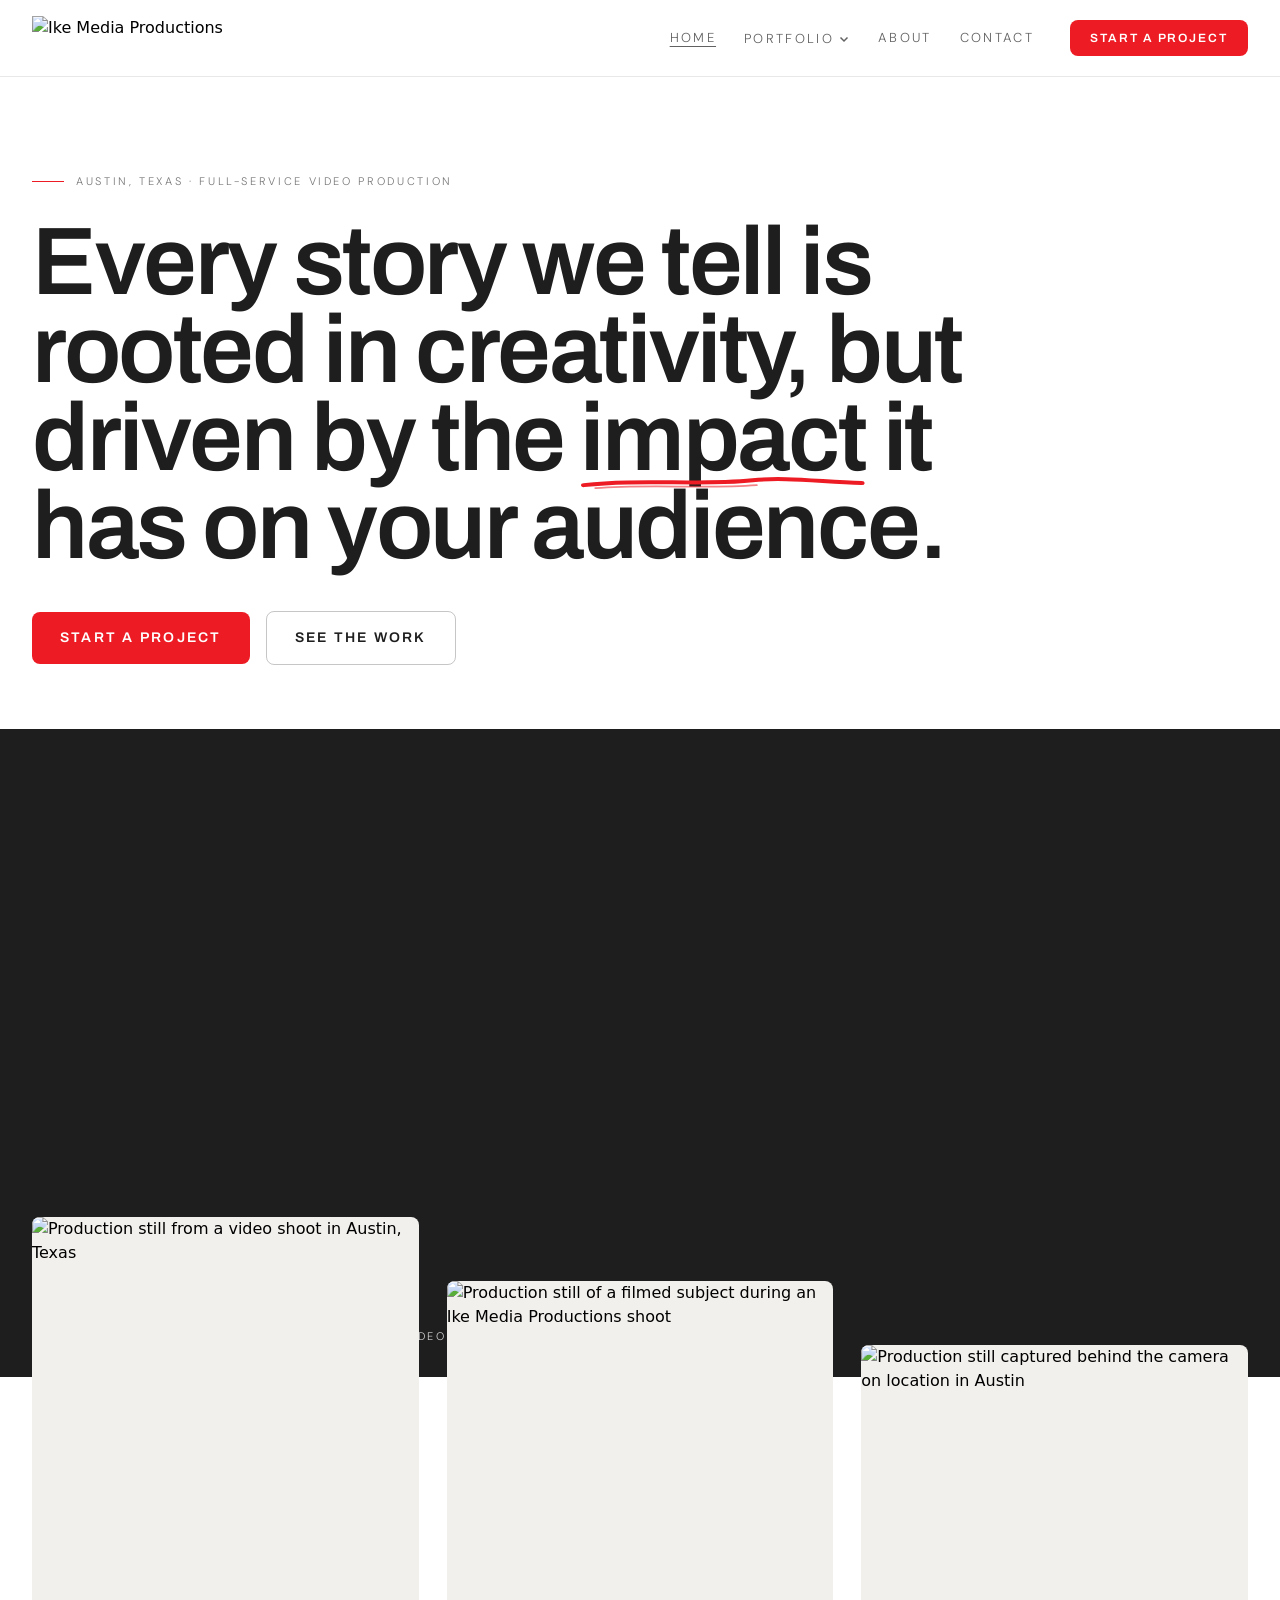
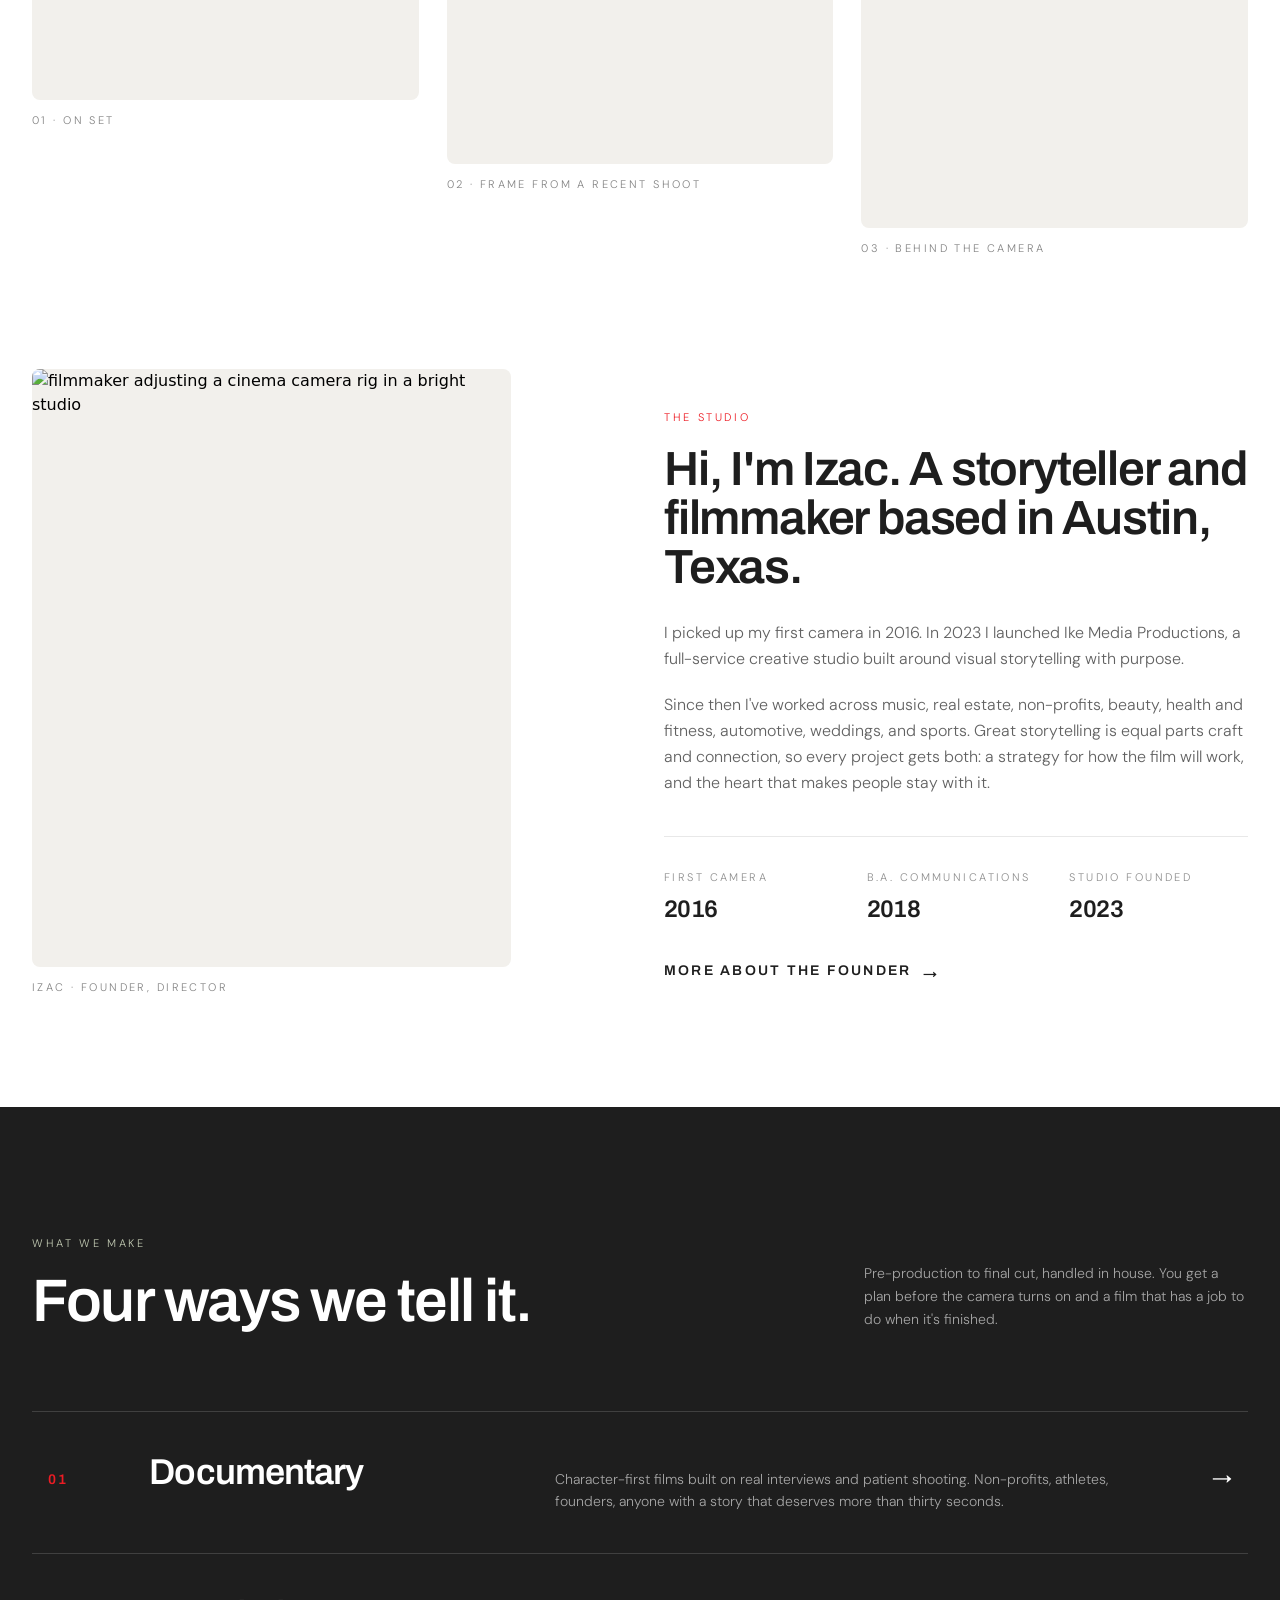
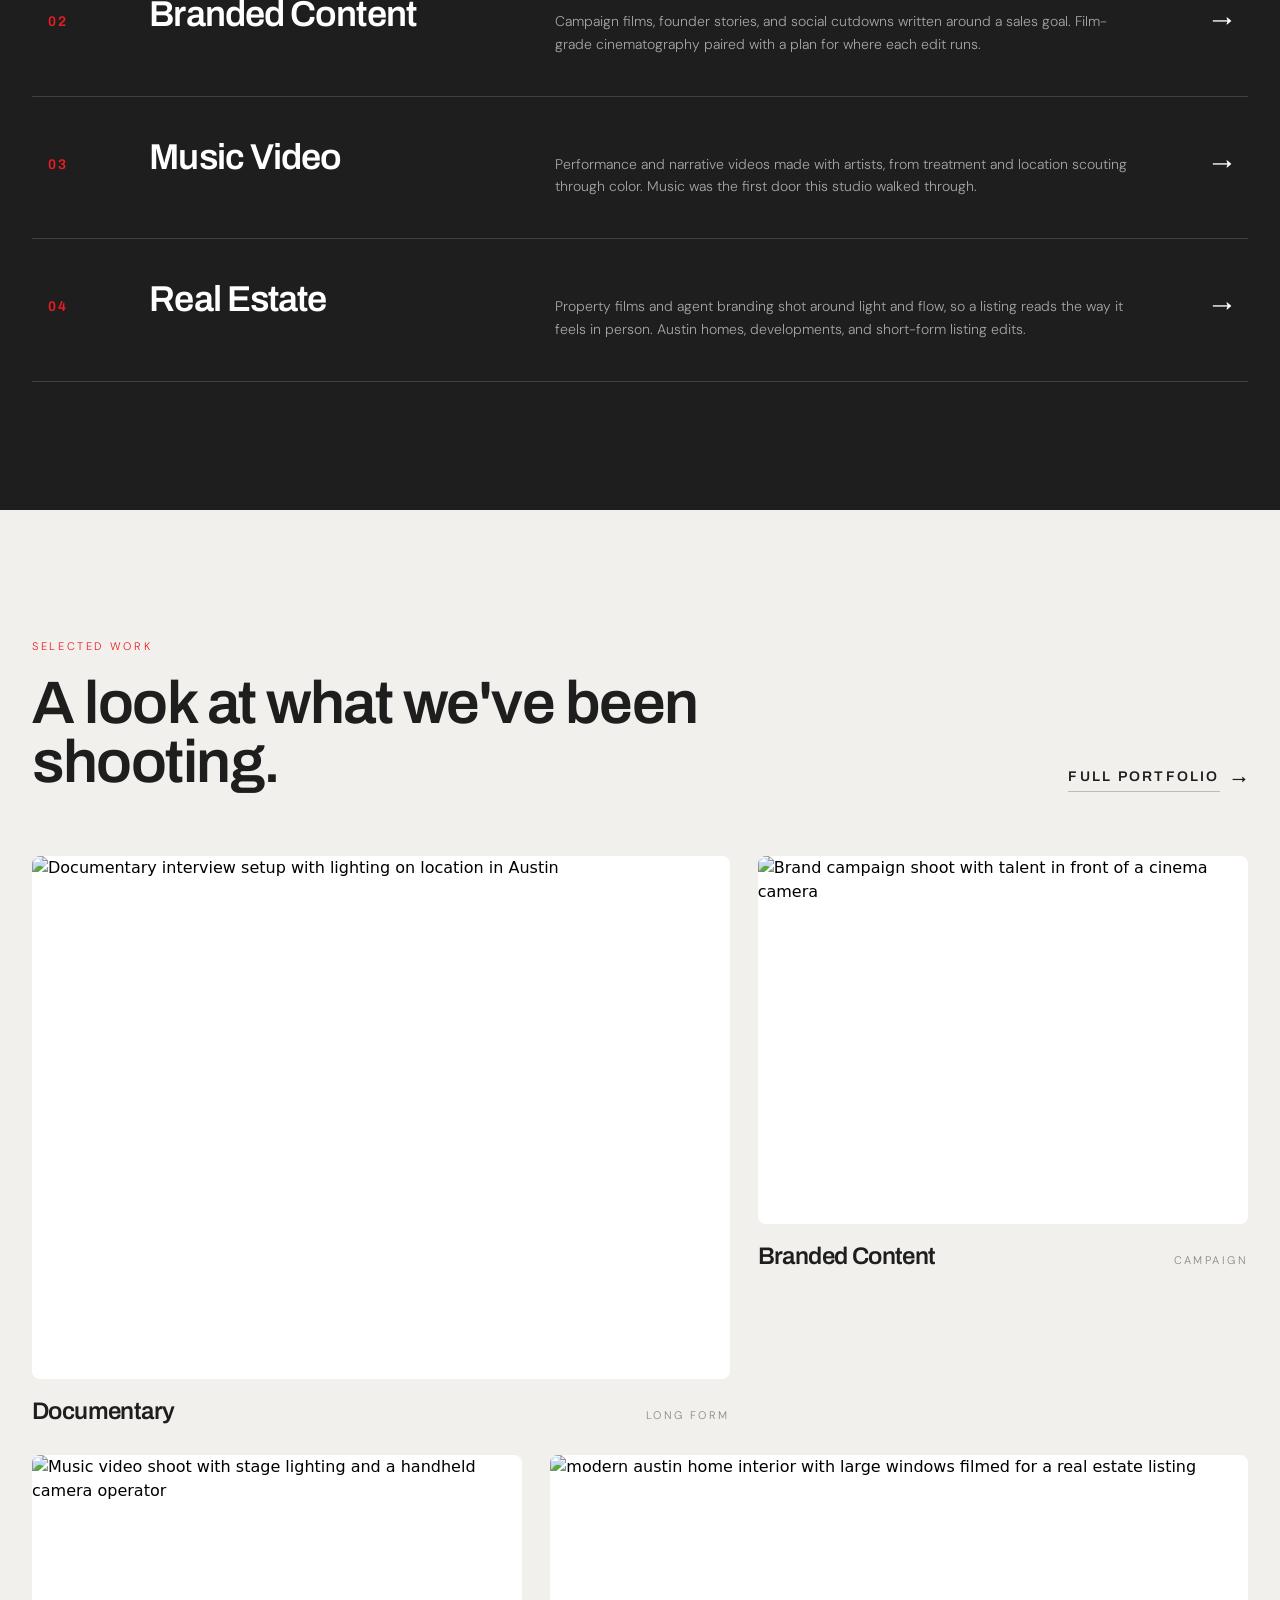
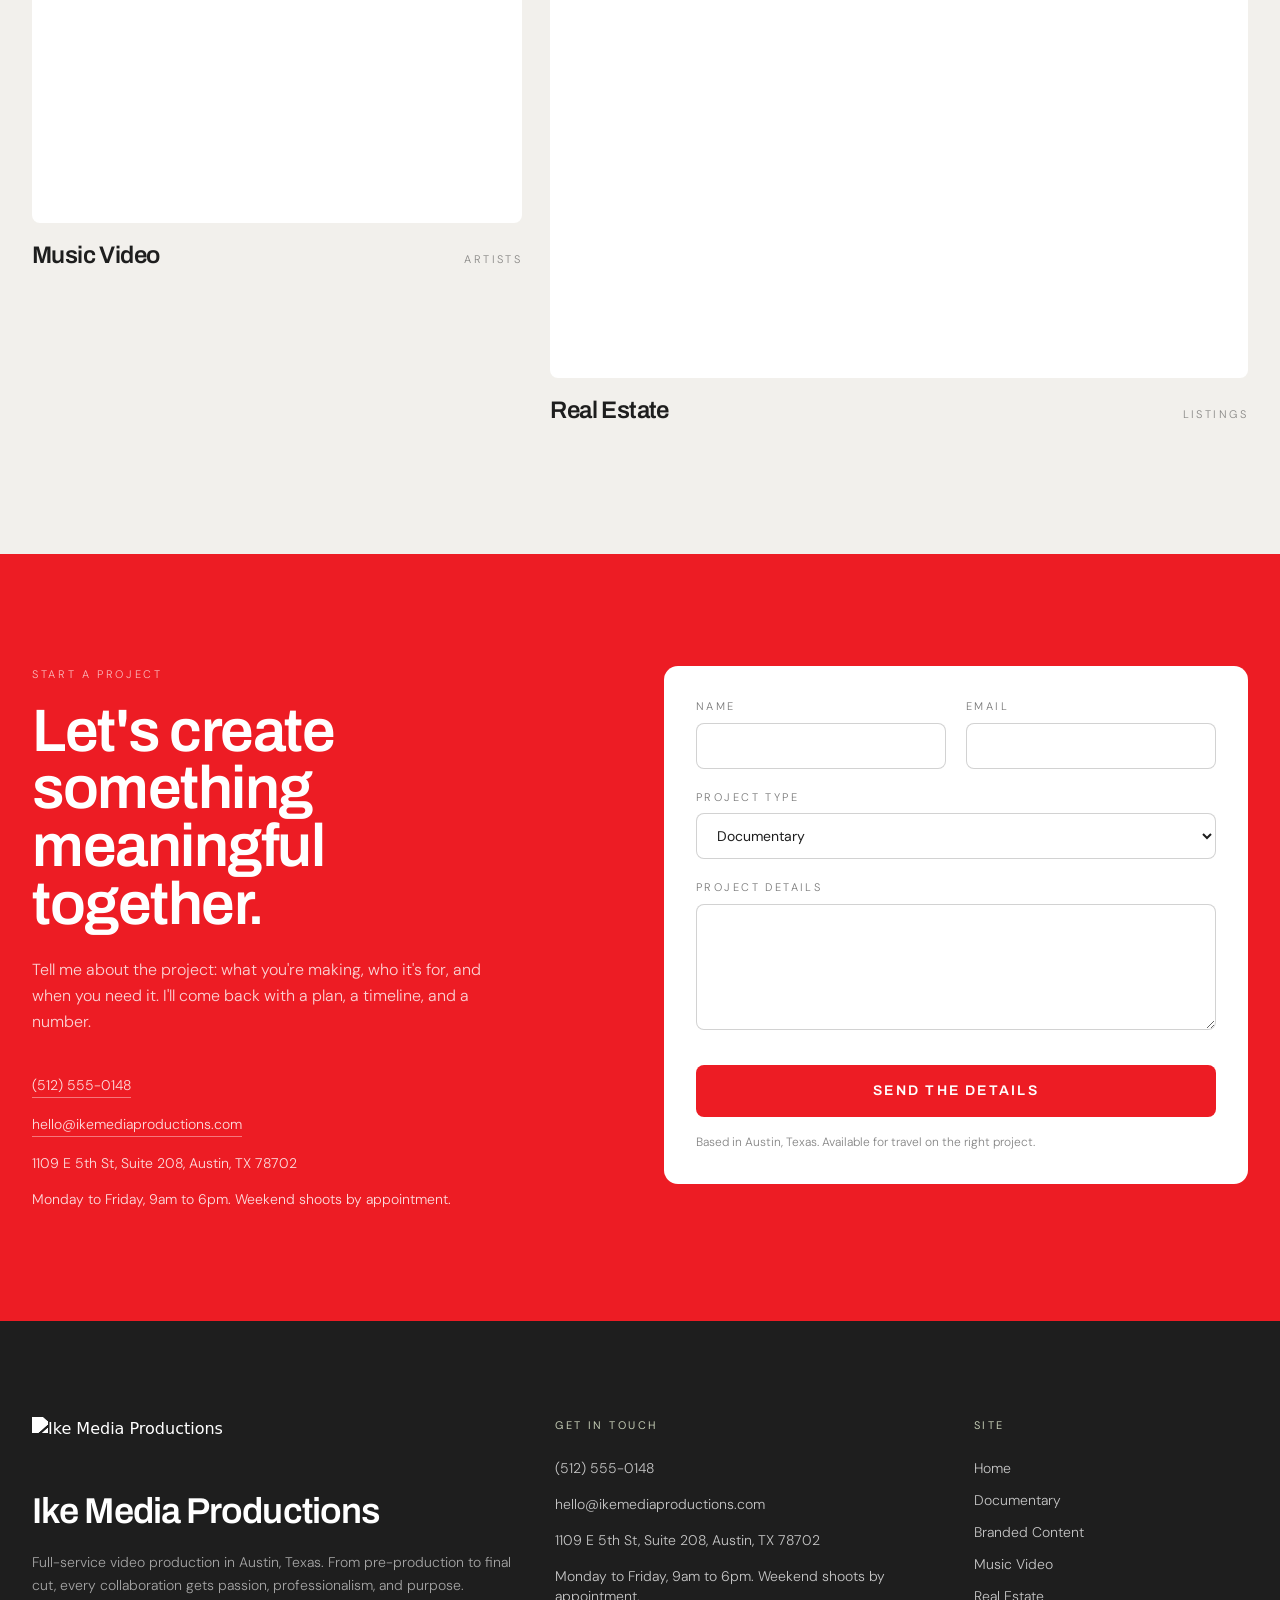
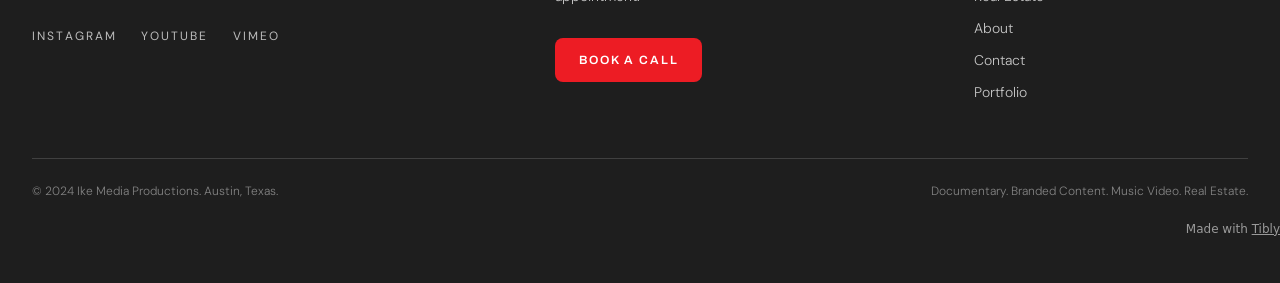
==== commit 2b1af257: "Site-wide edit via the Tibly widget" ====
--- a/index.html
+++ b/index.html
@@ -22,7 +22,7 @@
 <script>document.addEventListener('input',function(e){var t=e.target;if(!t||t.type!=='range')return;var c=t.closest&&t.closest('.tibly-ba');if(c)c.style.setProperty('--ba',t.value+'%')});document.addEventListener('pointerdown',function(e){var c=e.target.closest&&e.target.closest('.tibly-ba');if(!c||e.button>0)return;e.preventDefault();var inp=c.querySelector('input[type=range]');var set=function(x){var r=c.getBoundingClientRect();if(!r.width)return;var p=Math.max(0,Math.min(100,(x-r.left)*100/r.width));c.style.setProperty('--ba',p+'%');if(inp)inp.value=Math.round(p)};set(e.clientX);var mv=function(ev){set(ev.clientX)};var up=function(){document.removeEventListener('pointermove',mv);document.removeEventListener('pointerup',up);document.removeEventListener('pointercancel',up)};document.addEventListener('pointermove',mv);document.addEventListener('pointerup',up);document.addEventListener('pointercancel',up)});document.addEventListener('click',function(e){var im=e.target.closest&&e.target.closest('[data-lightbox]');if(!im||!(im.currentSrc||im.src))return;e.preventDefault();var o=document.createElement('div');o.className='tibly-lb';var big=document.createElement('img');big.src=im.currentSrc||im.src;big.alt=im.alt||'';o.appendChild(big);o.addEventListener('click',function(){o.remove()});document.addEventListener('keydown',function esc(ev){if(ev.key==='Escape'){o.remove();document.removeEventListener('keydown',esc)}});document.body.appendChild(o)});document.addEventListener('click',function(e){var x=e.target.closest&&e.target.closest('[data-announce-close]');if(!x)return;var b=x.closest('[data-announce]');if(b){b.style.display='none';try{sessionStorage.setItem('tibly-announce','1')}catch(_){}}});addEventListener('DOMContentLoaded',function(){try{if(sessionStorage.getItem('tibly-announce')==='1'){var b=document.querySelector('[data-announce]');if(b)b.style.display='none'}}catch(_){}if('IntersectionObserver' in window&&!matchMedia('(prefers-reduced-motion:reduce)').matches){var els=document.querySelectorAll('[data-count]');if(els.length){var io=new IntersectionObserver(function(es){es.forEach(function(en){if(!en.isIntersecting)return;io.unobserve(en.target);var el=en.target,s=el.textContent||'',m=s.match(/[\d,]*\d(?:\.\d+)?/);if(!m)return;var raw=m[0],num=parseFloat(raw.replace(/,/g,''));if(!isFinite(num))return;if(!el.getAttribute('data-count'))el.setAttribute('data-count',s);var pre=s.slice(0,m.index),post=s.slice(m.index+raw.length),grp=raw.indexOf(',')>=0,dec=(raw.split('.')[1]||'').length,t0=performance.now();requestAnimationFrame(function tick(now){var p=Math.min((now-t0)/1400,1);p=1-Math.pow(1-p,3);var v=(num*p).toFixed(dec);if(grp)v=Number(v).toLocaleString('en-US',{minimumFractionDigits:dec});el.textContent=pre+v+post;if(p<1)requestAnimationFrame(tick)})})},{rootMargin:'0px 0px -10% 0px'});els.forEach(function(el){io.observe(el)})}}var badge=document.querySelector('[data-tibly-open]');if(badge){var src=document.querySelector('[data-tibly-field="hours"]');var txt=(src&&src.textContent||'').toLowerCase();var days=['sun','mon','tue','wed','thu','fri','sat'];var toMin=function(h,mm,ap){h=+h;mm=+(mm||0);if(ap==='pm'&&h!==12)h+=12;if(ap==='am'&&h===12)h=0;return h*60+mm};var spans=[];var re=/(sun|mon|tue|wed|thu|fri|sat|daily|every ?day)[a-z]*\s*(?:[-\u2013\u2014]\s*(sun|mon|tue|wed|thu|fri|sat)[a-z]*)?\s*:?\s*(\d{1,2})(?::(\d{2}))?\s*(am|pm)?\s*[-\u2013\u2014]\s*(\d{1,2})(?::(\d{2}))?\s*(am|pm)?/g,mm;while((mm=re.exec(txt))){var d1=mm[1].slice(0,3),d2=mm[2],ap1=mm[5]||(mm[8]==='pm'&&+mm[3]<=+mm[6]?'am':mm[8]),o=toMin(mm[3],mm[4],ap1),c=toMin(mm[6],mm[7],mm[8]);var from=d1==='dai'||d1==='eve'?0:days.indexOf(d1),to=d2?days.indexOf(d2.slice(0,3)):(d1==='dai'||d1==='eve'?6:from);if(from<0)continue;for(var d=from;;d=(d+1)%7){spans.push([d,o,c]);if(d===to)break}}if(spans.length){var now=new Date(),cur=now.getDay(),min=now.getHours()*60+now.getMinutes();var open=spans.some(function(s){return s[0]===cur&&min>=s[1]&&min<s[2]});badge.textContent=open?(badge.getAttribute('data-open-text')||'Open now'):(badge.getAttribute('data-closed-text')||'Closed now');badge.setAttribute('data-state',open?'open':'closed');badge.hidden=false}}});</script>
 <style>header a[aria-current="page"]:not(:has(img,svg)){text-decoration:underline;text-underline-offset:4px;text-decoration-thickness:1px}</style>
 <style>#nav-open~[class*="peer-checked:"][class*="fixed"]{min-height:100vh;min-height:100dvh}@media (prefers-reduced-motion:no-preference){label[for="nav-open"] span{transition:transform .3s ease,opacity .2s ease}header:has(#nav-open:checked) label[for="nav-open"]:not([aria-label="Close" i]) span:not(:has(span)):nth-of-type(1){transform:translateY(8px) rotate(45deg)}header:has(#nav-open:checked) label[for="nav-open"]:not([aria-label="Close" i]) span:not(:has(span)):nth-of-type(2){opacity:0}header:has(#nav-open:checked) label[for="nav-open"]:not([aria-label="Close" i]) span:not(:has(span)):nth-of-type(3){transform:translateY(-8px) rotate(-45deg)}#nav-open:checked~[class*="peer-checked:"]{animation:tibly-nav-in .25s ease}#nav-open:checked~[class*="peer-checked:"] label[for="nav-open"]{display:inline-block;animation:tibly-x-in .35s ease}@keyframes tibly-nav-in{from{opacity:0;transform:translateY(10px)}}@keyframes tibly-x-in{from{opacity:0;transform:rotate(-90deg) scale(.6)}}}</style>
-<link rel="stylesheet" href="/styles.css?v=a9160097"/>
+<link rel="stylesheet" href="/styles.css?v=3fc4a439"/>
 </head>
 <body>
 <!-- block:header -->
@@ -37,13 +37,21 @@
 
       <nav class="hidden md:flex md:flex-wrap md:items-center md:justify-end md:gap-x-5 md:gap-y-1 lg:gap-x-7">
         <a aria-current="page" class="font-body text-xs font-light uppercase tracking-[0.18em] text-ink/70 transition-colors duration-300 hover:text-brand-500 lg:text-[13px]" href="/">Home</a>
-        <a class="font-body text-xs font-light uppercase tracking-[0.18em] text-ink/70 transition-colors duration-300 hover:text-brand-500 lg:text-[13px]" href="/documentary">Documentary</a>
-        <a class="font-body text-xs font-light uppercase tracking-[0.18em] text-ink/70 transition-colors duration-300 hover:text-brand-500 lg:text-[13px]" href="/branded-content">Branded Content</a>
-        <a class="font-body text-xs font-light uppercase tracking-[0.18em] text-ink/70 transition-colors duration-300 hover:text-brand-500 lg:text-[13px]" href="/gallery-musicvideo">Music Video</a>
-        <a class="font-body text-xs font-light uppercase tracking-[0.18em] text-ink/70 transition-colors duration-300 hover:text-brand-500 lg:text-[13px]" href="/portfolio-realestate">Real Estate</a>
+        <div class="group relative">
+          <a class="inline-flex items-center gap-1 font-body text-xs font-light uppercase tracking-[0.18em] text-ink/70 transition-colors duration-300 hover:text-brand-500 lg:text-[13px]" href="/portfolio">Portfolio
+            <svg viewBox="0 0 12 12" fill="none" stroke="currentColor" stroke-width="1.5" aria-hidden="true" class="h-3 w-3"><path d="M2.5 4.5L6 8l3.5-3.5"></path></svg>
+          </a>
+          <div class="invisible absolute left-0 top-full z-50 pt-3 opacity-0 transition-all duration-200 group-hover:visible group-hover:opacity-100 group-focus-within:visible group-focus-within:opacity-100">
+            <div class="flex w-48 flex-col rounded-md border border-ink/10 bg-white py-2 shadow-lg">
+              <a class="px-4 py-2 font-body text-xs font-light uppercase tracking-[0.18em] text-ink/70 transition-colors duration-300 hover:text-brand-500" href="/documentary">Documentary</a>
+              <a class="px-4 py-2 font-body text-xs font-light uppercase tracking-[0.18em] text-ink/70 transition-colors duration-300 hover:text-brand-500" href="/branded-content">Branded Content</a>
+              <a class="px-4 py-2 font-body text-xs font-light uppercase tracking-[0.18em] text-ink/70 transition-colors duration-300 hover:text-brand-500" href="/gallery-musicvideo">Music Video</a>
+              <a class="px-4 py-2 font-body text-xs font-light uppercase tracking-[0.18em] text-ink/70 transition-colors duration-300 hover:text-brand-500" href="/portfolio-realestate">Real Estate</a>
+            </div>
+          </div>
+        </div>
         <a class="font-body text-xs font-light uppercase tracking-[0.18em] text-ink/70 transition-colors duration-300 hover:text-brand-500 lg:text-[13px]" href="/about">About</a>
         <a class="font-body text-xs font-light uppercase tracking-[0.18em] text-ink/70 transition-colors duration-300 hover:text-brand-500 lg:text-[13px]" href="/contact">Contact</a>
-        <a class="font-body text-xs font-light uppercase tracking-[0.18em] text-ink/70 transition-colors duration-300 hover:text-brand-500 lg:text-[13px]" href="/portfolio">Portfolio</a>
         <a class="ml-2 hidden rounded-md bg-brand-500 px-5 py-2.5 font-display text-xs font-semibold uppercase tracking-[0.16em] text-white transition-colors duration-300 hover:bg-brand-700 lg:inline-block" href="/contact">Start a project</a>
       </nav>
 
@@ -63,13 +71,13 @@
       </div>
       <nav class="flex flex-1 flex-col gap-5 overflow-y-auto px-5 py-8">
         <a aria-current="page" class="font-display text-3xl font-semibold tracking-tight text-ink transition-colors duration-300 hover:text-brand-500" href="/">Home</a>
-        <a class="font-display text-3xl font-semibold tracking-tight text-ink transition-colors duration-300 hover:text-brand-500" href="/documentary">Documentary</a>
-        <a class="font-display text-3xl font-semibold tracking-tight text-ink transition-colors duration-300 hover:text-brand-500" href="/branded-content">Branded Content</a>
-        <a class="font-display text-3xl font-semibold tracking-tight text-ink transition-colors duration-300 hover:text-brand-500" href="/gallery-musicvideo">Music Video</a>
-        <a class="font-display text-3xl font-semibold tracking-tight text-ink transition-colors duration-300 hover:text-brand-500" href="/portfolio-realestate">Real Estate</a>
+        <a class="font-display text-3xl font-semibold tracking-tight text-ink transition-colors duration-300 hover:text-brand-500" href="/portfolio">Portfolio</a>
+        <a class="pl-5 font-display text-xl font-semibold tracking-tight text-ink/70 transition-colors duration-300 hover:text-brand-500" href="/documentary">Documentary</a>
+        <a class="pl-5 font-display text-xl font-semibold tracking-tight text-ink/70 transition-colors duration-300 hover:text-brand-500" href="/branded-content">Branded Content</a>
+        <a class="pl-5 font-display text-xl font-semibold tracking-tight text-ink/70 transition-colors duration-300 hover:text-brand-500" href="/gallery-musicvideo">Music Video</a>
+        <a class="pl-5 font-display text-xl font-semibold tracking-tight text-ink/70 transition-colors duration-300 hover:text-brand-500" href="/portfolio-realestate">Real Estate</a>
         <a class="font-display text-3xl font-semibold tracking-tight text-ink transition-colors duration-300 hover:text-brand-500" href="/about">About</a>
         <a class="font-display text-3xl font-semibold tracking-tight text-ink transition-colors duration-300 hover:text-brand-500" href="/contact">Contact</a>
-        <a class="font-display text-3xl font-semibold tracking-tight text-ink transition-colors duration-300 hover:text-brand-500" href="/portfolio">Portfolio</a>
       </nav>
       <div class="border-t border-ink/10 px-5 py-6">
         <a class="btn w-full" href="/contact">Start a project</a>
--- a/styles.css
+++ b/styles.css
@@ -1,2 +1,2 @@
 /*! tailwindcss v4.3.2 | MIT License | https://tailwindcss.com */
-@layer properties{@supports (((-webkit-hyphens:none)) and (not (margin-trim:inline))) or ((-moz-orient:inline) and (not (color:rgb(from red r g b)))){*,:before,:after,::backdrop{--tw-scroll-snap-strictness:proximity;--tw-space-y-reverse:0;--tw-divide-y-reverse:0;--tw-border-style:solid;--tw-leading:initial;--tw-font-weight:initial;--tw-tracking:initial;--tw-shadow:0 0 #0000;--tw-shadow-color:initial;--tw-shadow-alpha:100%;--tw-inset-shadow:0 0 #0000;--tw-inset-shadow-color:initial;--tw-inset-shadow-alpha:100%;--tw-ring-color:initial;--tw-ring-shadow:0 0 #0000;--tw-inset-ring-color:initial;--tw-inset-ring-shadow:0 0 #0000;--tw-ring-inset:initial;--tw-ring-offset-width:0px;--tw-ring-offset-color:#fff;--tw-ring-offset-shadow:0 0 #0000;--tw-blur:initial;--tw-brightness:initial;--tw-contrast:initial;--tw-grayscale:initial;--tw-hue-rotate:initial;--tw-invert:initial;--tw-opacity:initial;--tw-saturate:initial;--tw-sepia:initial;--tw-drop-shadow:initial;--tw-drop-shadow-color:initial;--tw-drop-shadow-alpha:100%;--tw-drop-shadow-size:initial;--tw-duration:initial;--tw-translate-x:0;--tw-translate-y:0;--tw-translate-z:0;--tw-scale-x:1;--tw-scale-y:1;--tw-scale-z:1;--tw-outline-style:solid}}}@layer theme{:root,:host{--font-sans:ui-sans-serif, system-ui, sans-serif, "Apple Color Emoji", "Segoe UI Emoji", "Segoe UI Symbol", "Noto Color Emoji";--font-mono:ui-monospace, SFMono-Regular, Menlo, Monaco, Consolas, "Liberation Mono", "Courier New", monospace;--color-white:#fff;--spacing:.25rem;--container-xs:20rem;--container-sm:24rem;--container-2xl:42rem;--container-3xl:48rem;--container-5xl:64rem;--container-7xl:80rem;--text-xs:.75rem;--text-xs--line-height:calc(1 / .75);--text-sm:.875rem;--text-sm--line-height:calc(1.25 / .875);--text-base:1rem;--text-base--line-height:calc(1.5 / 1);--text-lg:1.125rem;--text-lg--line-height:calc(1.75 / 1.125);--text-xl:1.25rem;--text-xl--line-height:calc(1.75 / 1.25);--text-2xl:1.5rem;--text-2xl--line-height:calc(2 / 1.5);--text-3xl:1.875rem;--text-3xl--line-height:calc(2.25 / 1.875);--text-4xl:2.25rem;--text-4xl--line-height:calc(2.5 / 2.25);--text-5xl:3rem;--text-5xl--line-height:1;--text-6xl:3.75rem;--text-6xl--line-height:1;--text-7xl:4.5rem;--text-7xl--line-height:1;--text-8xl:6rem;--text-8xl--line-height:1;--font-weight-light:300;--font-weight-normal:400;--font-weight-semibold:600;--tracking-tight:-.025em;--leading-tight:1.25;--leading-relaxed:1.625;--radius-sm:.25rem;--radius-md:.5rem;--radius-lg:.875rem;--radius-xl:1.5rem;--aspect-video:16 / 9;--default-transition-duration:.15s;--default-transition-timing-function:cubic-bezier(.4, 0, .2, 1);--default-font-family:var(--font-sans);--default-mono-font-family:var(--font-mono);--color-surface:#f2f0ec;--color-ink:#1e1e1e;--color-brand-50:#fef2f2;--color-brand-100:#fde0e1;--color-brand-200:#fbc2c4;--color-brand-300:#f79399;--color-brand-400:#f45258;--color-brand-500:#ed1c24;--color-brand-600:#d4141b;--color-brand-700:#ae1016;--color-brand-800:#8a0e13;--color-brand-900:#5c0a0d;--color-accent-50:#f6f7f3;--color-accent-100:#ebeee5;--color-accent-200:#d7dccc;--color-accent-300:#c2cab3;--color-accent-400:#a9b39a;--color-accent-500:#909c80;--color-accent-600:#757f68;--color-accent-700:#5c6452;--color-accent-800:#454b3e;--color-accent-900:#2e3229;--font-display:"Archivo", "Helvetica Neue", Arial, sans-serif;--font-body:"DM Sans", "Helvetica Neue", Arial, sans-serif;--animate-marquee:marquee 30s linear infinite;--animate-kenburns:kenburns 18s ease-in-out infinite alternate;--animate-float:float 6s ease-in-out infinite;--animate-pulse-soft:pulse-soft 4s ease-in-out infinite;--animate-spin-slow:spin-slow 24s linear infinite}}@layer base{*,:after,:before,::backdrop{box-sizing:border-box;border:0 solid;margin:0;padding:0}::file-selector-button{box-sizing:border-box;border:0 solid;margin:0;padding:0}html,:host{-webkit-text-size-adjust:100%;tab-size:4;line-height:1.5;font-family:var(--default-font-family,ui-sans-serif, system-ui, sans-serif, "Apple Color Emoji", "Segoe UI Emoji", "Segoe UI Symbol", "Noto Color Emoji");font-feature-settings:var(--default-font-feature-settings,normal);font-variation-settings:var(--default-font-variation-settings,normal);-webkit-tap-highlight-color:transparent}hr{height:0;color:inherit;border-top-width:1px}abbr:where([title]){-webkit-text-decoration:underline dotted;text-decoration:underline dotted}h1,h2,h3,h4,h5,h6{font-size:inherit;font-weight:inherit}a{color:inherit;-webkit-text-decoration:inherit;-webkit-text-decoration:inherit;-webkit-text-decoration:inherit;text-decoration:inherit}b,strong{font-weight:bolder}code,kbd,samp,pre{font-family:var(--default-mono-font-family,ui-monospace, SFMono-Regular, Menlo, Monaco, Consolas, "Liberation Mono", "Courier New", monospace);font-feature-settings:var(--default-mono-font-feature-settings,normal);font-variation-settings:var(--default-mono-font-variation-settings,normal);font-size:1em}small{font-size:80%}sub,sup{vertical-align:baseline;font-size:75%;line-height:0;position:relative}sub{bottom:-.25em}sup{top:-.5em}table{text-indent:0;border-color:inherit;border-collapse:collapse}:-moz-focusring{outline:auto}progress{vertical-align:baseline}summary{display:list-item}ol,ul,menu{list-style:none}img,svg,video,canvas,audio,iframe,embed,object{vertical-align:middle;display:block}img,video{max-width:100%;height:auto}button,input,select,optgroup,textarea{font:inherit;font-feature-settings:inherit;font-variation-settings:inherit;letter-spacing:inherit;color:inherit;opacity:1;background-color:#0000;border-radius:0}::file-selector-button{font:inherit;font-feature-settings:inherit;font-variation-settings:inherit;letter-spacing:inherit;color:inherit;opacity:1;background-color:#0000;border-radius:0}:where(select:is([multiple],[size])) optgroup{font-weight:bolder}:where(select:is([multiple],[size])) optgroup option{padding-inline-start:20px}::file-selector-button{margin-inline-end:4px}::placeholder{opacity:1}@supports (not ((-webkit-appearance:-apple-pay-button))) or (contain-intrinsic-size:1px){::placeholder{color:currentColor}@supports (color:color-mix(in lab, red, red)){::placeholder{color:color-mix(in oklab, currentcolor 50%, transparent)}}}textarea{resize:vertical}::-webkit-search-decoration{-webkit-appearance:none}::-webkit-date-and-time-value{min-height:1lh;text-align:inherit}::-webkit-datetime-edit{display:inline-flex}::-webkit-datetime-edit-fields-wrapper{padding:0}::-webkit-datetime-edit{padding-block:0}::-webkit-datetime-edit-year-field{padding-block:0}::-webkit-datetime-edit-month-field{padding-block:0}::-webkit-datetime-edit-day-field{padding-block:0}::-webkit-datetime-edit-hour-field{padding-block:0}::-webkit-datetime-edit-minute-field{padding-block:0}::-webkit-datetime-edit-second-field{padding-block:0}::-webkit-datetime-edit-millisecond-field{padding-block:0}::-webkit-datetime-edit-meridiem-field{padding-block:0}::-webkit-calendar-picker-indicator{line-height:1}:-moz-ui-invalid{box-shadow:none}button,input:where([type=button],[type=reset],[type=submit]){appearance:button}::file-selector-button{appearance:button}::-webkit-inner-spin-button{height:auto}::-webkit-outer-spin-button{height:auto}[hidden]:where(:not([hidden=until-found])){display:none!important}}@layer components{.btn{justify-content:center;align-items:center;gap:calc(var(--spacing) * 2);border-radius:var(--radius-md);background-color:var(--color-brand-500);padding-inline:calc(var(--spacing) * 7);padding-block:calc(var(--spacing) * 4);font-family:var(--font-display);font-size:var(--text-sm);line-height:var(--tw-leading,var(--text-sm--line-height));--tw-font-weight:var(--font-weight-semibold);font-weight:var(--font-weight-semibold);--tw-tracking:.16em;letter-spacing:.16em;color:var(--color-white);text-transform:uppercase;transition-property:color,background-color,border-color,outline-color,text-decoration-color,fill,stroke,--tw-gradient-from,--tw-gradient-via,--tw-gradient-to,opacity,box-shadow,transform,translate,scale,rotate,filter,-webkit-backdrop-filter,backdrop-filter,display,content-visibility,overlay,pointer-events;transition-timing-function:var(--tw-ease,var(--default-transition-timing-function));transition-duration:var(--tw-duration,var(--default-transition-duration));--tw-duration:.3s;transition-duration:.3s;display:inline-flex}@media (hover:hover){.btn:hover{background-color:var(--color-brand-700)}}.btn:focus-visible{outline-style:var(--tw-outline-style);outline-offset:2px;outline-width:2px;outline-color:var(--color-brand-600)}.btn-secondary{justify-content:center;align-items:center;gap:calc(var(--spacing) * 2);border-radius:var(--radius-md);border-style:var(--tw-border-style);border-width:1px;border-color:#1e1e1e40;display:inline-flex}@supports (color:color-mix(in lab, red, red)){.btn-secondary{border-color:color-mix(in oklab, var(--color-ink) 25%, transparent)}}.btn-secondary{padding-inline:calc(var(--spacing) * 7);padding-block:calc(var(--spacing) * 4);font-family:var(--font-display);font-size:var(--text-sm);line-height:var(--tw-leading,var(--text-sm--line-height));--tw-font-weight:var(--font-weight-semibold);font-weight:var(--font-weight-semibold);--tw-tracking:.16em;letter-spacing:.16em;color:var(--color-ink);text-transform:uppercase;transition-property:color,background-color,border-color,outline-color,text-decoration-color,fill,stroke,--tw-gradient-from,--tw-gradient-via,--tw-gradient-to,opacity,box-shadow,transform,translate,scale,rotate,filter,-webkit-backdrop-filter,backdrop-filter,display,content-visibility,overlay,pointer-events;transition-timing-function:var(--tw-ease,var(--default-transition-timing-function));transition-duration:var(--tw-duration,var(--default-transition-duration));--tw-duration:.3s;background-color:#0000;transition-duration:.3s}@media (hover:hover){.btn-secondary:hover{border-color:var(--color-ink);background-color:var(--color-ink);color:var(--color-white)}}.btn-secondary:focus-visible{outline-style:var(--tw-outline-style);outline-offset:2px;outline-width:2px;outline-color:var(--color-ink)}.card{border-radius:var(--radius-lg);background-color:var(--color-surface);padding:calc(var(--spacing) * 7);--tw-ring-shadow:var(--tw-ring-inset,) 0 0 0 calc(1px + var(--tw-ring-offset-width)) var(--tw-ring-color,currentcolor);box-shadow:var(--tw-inset-shadow), var(--tw-inset-ring-shadow), var(--tw-ring-offset-shadow), var(--tw-ring-shadow), var(--tw-shadow);--tw-ring-color:#1e1e1e0d}@supports (color:color-mix(in lab, red, red)){.card{--tw-ring-color:color-mix(in oklab, var(--color-ink) 5%, transparent)}}.card{transition-property:color,background-color,border-color,outline-color,text-decoration-color,fill,stroke,--tw-gradient-from,--tw-gradient-via,--tw-gradient-to,opacity,box-shadow,transform,translate,scale,rotate,filter,-webkit-backdrop-filter,backdrop-filter,display,content-visibility,overlay,pointer-events;transition-timing-function:var(--tw-ease,var(--default-transition-timing-function));transition-duration:var(--tw-duration,var(--default-transition-duration));--tw-duration:.3s;transition-duration:.3s}@media (hover:hover){.card:hover{--tw-ring-color:#1e1e1e33}@supports (color:color-mix(in lab, red, red)){.card:hover{--tw-ring-color:color-mix(in oklab, var(--color-ink) 20%, transparent)}}}}@layer utilities{.sr-only{clip-path:inset(50%);white-space:nowrap;border-width:0;width:1px;height:1px;margin:-1px;padding:0;position:absolute;overflow:hidden}.absolute{position:absolute}.fixed{position:fixed}.relative{position:relative}.sticky{position:sticky}.inset-0{inset:0}.inset-x-0{inset-inline:0}.top-0{top:0}.-bottom-1{bottom:calc(var(--spacing) * -1)}.bottom-0{bottom:0}.left-0{left:0}.z-0{z-index:0}.z-10{z-index:10}.z-40{z-index:40}.z-50{z-index:50}.col-span-1{grid-column:span 1/span 1}.col-span-2{grid-column:span 2/span 2}.col-span-3{grid-column:span 3/span 3}.mx-auto{margin-inline:auto}.-mt-16{margin-top:calc(var(--spacing) * -16)}.mt-1{margin-top:var(--spacing)}.mt-1\.5{margin-top:calc(var(--spacing) * 1.5)}.mt-2{margin-top:calc(var(--spacing) * 2)}.mt-3{margin-top:calc(var(--spacing) * 3)}.mt-4{margin-top:calc(var(--spacing) * 4)}.mt-5{margin-top:calc(var(--spacing) * 5)}.mt-6{margin-top:calc(var(--spacing) * 6)}.mt-7{margin-top:calc(var(--spacing) * 7)}.mt-8{margin-top:calc(var(--spacing) * 8)}.mt-9{margin-top:calc(var(--spacing) * 9)}.mt-10{margin-top:calc(var(--spacing) * 10)}.mt-12{margin-top:calc(var(--spacing) * 12)}.mt-14{margin-top:calc(var(--spacing) * 14)}.mt-16{margin-top:calc(var(--spacing) * 16)}.mt-20{margin-top:calc(var(--spacing) * 20)}.-mr-2{margin-right:calc(var(--spacing) * -2)}.-mb-20{margin-bottom:calc(var(--spacing) * -20)}.mb-4{margin-bottom:calc(var(--spacing) * 4)}.ml-2{margin-left:calc(var(--spacing) * 2)}.block{display:block}.flex{display:flex}.grid{display:grid}.hidden{display:none}.inline-block{display:inline-block}.inline-flex{display:inline-flex}.table{display:table}.aspect-\[3\/2\]{aspect-ratio:3/2}.aspect-\[3\/4\]{aspect-ratio:3/4}.aspect-\[4\/3\]{aspect-ratio:4/3}.aspect-\[4\/5\]{aspect-ratio:4/5}.aspect-\[16\/9\]{aspect-ratio:16/9}.aspect-\[16\/10\]{aspect-ratio:16/10}.aspect-square{aspect-ratio:1}.aspect-video{aspect-ratio:var(--aspect-video)}.h-1{height:var(--spacing)}.h-1\.5{height:calc(var(--spacing) * 1.5)}.h-2{height:calc(var(--spacing) * 2)}.h-2\.5{height:calc(var(--spacing) * 2.5)}.h-7{height:calc(var(--spacing) * 7)}.h-9{height:calc(var(--spacing) * 9)}.h-11{height:calc(var(--spacing) * 11)}.h-\[3px\]{height:3px}.h-\[6px\]{height:6px}.h-\[52vh\]{height:52vh}.h-auto{height:auto}.h-full{height:100%}.h-px{height:1px}.min-h-\[320px\]{min-height:320px}.w-1\.5{width:calc(var(--spacing) * 1.5)}.w-2{width:calc(var(--spacing) * 2)}.w-7{width:calc(var(--spacing) * 7)}.w-8{width:calc(var(--spacing) * 8)}.w-10{width:calc(var(--spacing) * 10)}.w-24{width:calc(var(--spacing) * 24)}.w-72{width:calc(var(--spacing) * 72)}.w-\[78vw\]{width:78vw}.w-auto{width:auto}.w-full{width:100%}.w-max{width:max-content}.max-w-2xl{max-width:var(--container-2xl)}.max-w-3xl{max-width:var(--container-3xl)}.max-w-5xl{max-width:var(--container-5xl)}.max-w-7xl{max-width:var(--container-7xl)}.max-w-prose{max-width:65ch}.max-w-sm{max-width:var(--container-sm)}.max-w-xs{max-width:var(--container-xs)}.flex-1{flex:1}.shrink-0{flex-shrink:0}.grow{flex-grow:1}.-rotate-1{rotate:-1deg}.animate-marquee{animation:var(--animate-marquee)}.cursor-pointer{cursor:pointer}.snap-x{scroll-snap-type:x var(--tw-scroll-snap-strictness)}.snap-mandatory{--tw-scroll-snap-strictness:mandatory}.snap-start{scroll-snap-align:start}.columns-2{columns:2}.break-inside-avoid{break-inside:avoid}.grid-cols-1{grid-template-columns:repeat(1,minmax(0,1fr))}.grid-cols-2{grid-template-columns:repeat(2,minmax(0,1fr))}.grid-cols-5{grid-template-columns:repeat(5,minmax(0,1fr))}.grid-cols-\[auto_1fr\]{grid-template-columns:auto 1fr}.flex-col{flex-direction:column}.flex-wrap{flex-wrap:wrap}.items-baseline{align-items:baseline}.items-center{align-items:center}.justify-between{justify-content:space-between}.justify-center{justify-content:center}.gap-1{gap:var(--spacing)}.gap-2{gap:calc(var(--spacing) * 2)}.gap-3{gap:calc(var(--spacing) * 3)}.gap-4{gap:calc(var(--spacing) * 4)}.gap-5{gap:calc(var(--spacing) * 5)}.gap-6{gap:calc(var(--spacing) * 6)}.gap-8{gap:calc(var(--spacing) * 8)}.gap-10{gap:calc(var(--spacing) * 10)}.gap-12{gap:calc(var(--spacing) * 12)}.gap-14{gap:calc(var(--spacing) * 14)}.gap-px{gap:1px}:where(.space-y-3>:not(:last-child)){--tw-space-y-reverse:0;margin-block-start:calc(calc(var(--spacing) * 3) * var(--tw-space-y-reverse));margin-block-end:calc(calc(var(--spacing) * 3) * calc(1 - var(--tw-space-y-reverse)))}:where(.space-y-4>:not(:last-child)){--tw-space-y-reverse:0;margin-block-start:calc(calc(var(--spacing) * 4) * var(--tw-space-y-reverse));margin-block-end:calc(calc(var(--spacing) * 4) * calc(1 - var(--tw-space-y-reverse)))}:where(.space-y-5>:not(:last-child)){--tw-space-y-reverse:0;margin-block-start:calc(calc(var(--spacing) * 5) * var(--tw-space-y-reverse));margin-block-end:calc(calc(var(--spacing) * 5) * calc(1 - var(--tw-space-y-reverse)))}:where(.space-y-6>:not(:last-child)){--tw-space-y-reverse:0;margin-block-start:calc(calc(var(--spacing) * 6) * var(--tw-space-y-reverse));margin-block-end:calc(calc(var(--spacing) * 6) * calc(1 - var(--tw-space-y-reverse)))}:where(.space-y-7>:not(:last-child)){--tw-space-y-reverse:0;margin-block-start:calc(calc(var(--spacing) * 7) * var(--tw-space-y-reverse));margin-block-end:calc(calc(var(--spacing) * 7) * calc(1 - var(--tw-space-y-reverse)))}:where(.space-y-16>:not(:last-child)){--tw-space-y-reverse:0;margin-block-start:calc(calc(var(--spacing) * 16) * var(--tw-space-y-reverse));margin-block-end:calc(calc(var(--spacing) * 16) * calc(1 - var(--tw-space-y-reverse)))}.gap-x-5{column-gap:calc(var(--spacing) * 5)}.gap-x-6{column-gap:calc(var(--spacing) * 6)}.gap-x-8{column-gap:calc(var(--spacing) * 8)}.gap-y-3{row-gap:calc(var(--spacing) * 3)}:where(.divide-y>:not(:last-child)){--tw-divide-y-reverse:0;border-bottom-style:var(--tw-border-style);border-top-style:var(--tw-border-style);border-top-width:calc(1px * var(--tw-divide-y-reverse));border-bottom-width:calc(1px * calc(1 - var(--tw-divide-y-reverse)))}:where(.divide-ink\/10>:not(:last-child)){border-color:#1e1e1e1a}@supports (color:color-mix(in lab, red, red)){:where(.divide-ink\/10>:not(:last-child)){border-color:color-mix(in oklab, var(--color-ink) 10%, transparent)}}:where(.divide-white\/15>:not(:last-child)){border-color:#ffffff26}@supports (color:color-mix(in lab, red, red)){:where(.divide-white\/15>:not(:last-child)){border-color:color-mix(in oklab, var(--color-white) 15%, transparent)}}.overflow-hidden{overflow:hidden}.overflow-x-auto{overflow-x:auto}.overflow-y-auto{overflow-y:auto}.rounded-full{border-radius:3.40282e38px}.rounded-lg{border-radius:var(--radius-lg)}.rounded-md{border-radius:var(--radius-md)}.rounded-sm{border-radius:var(--radius-sm)}.rounded-xl{border-radius:var(--radius-xl)}.border{border-style:var(--tw-border-style);border-width:1px}.border-0{border-style:var(--tw-border-style);border-width:0}.border-y{border-block-style:var(--tw-border-style);border-block-width:1px}.border-t{border-top-style:var(--tw-border-style);border-top-width:1px}.border-b{border-bottom-style:var(--tw-border-style);border-bottom-width:1px}.border-b-4{border-bottom-style:var(--tw-border-style);border-bottom-width:4px}.border-brand-500{border-color:var(--color-brand-500)}.border-brand-700{border-color:var(--color-brand-700)}.border-ink\/10{border-color:#1e1e1e1a}@supports (color:color-mix(in lab, red, red)){.border-ink\/10{border-color:color-mix(in oklab, var(--color-ink) 10%, transparent)}}.border-ink\/15{border-color:#1e1e1e26}@supports (color:color-mix(in lab, red, red)){.border-ink\/15{border-color:color-mix(in oklab, var(--color-ink) 15%, transparent)}}.border-ink\/20{border-color:#1e1e1e33}@supports (color:color-mix(in lab, red, red)){.border-ink\/20{border-color:color-mix(in oklab, var(--color-ink) 20%, transparent)}}.border-ink\/25{border-color:#1e1e1e40}@supports (color:color-mix(in lab, red, red)){.border-ink\/25{border-color:color-mix(in oklab, var(--color-ink) 25%, transparent)}}.border-transparent{border-color:#0000}.border-white\/10{border-color:#ffffff1a}@supports (color:color-mix(in lab, red, red)){.border-white\/10{border-color:color-mix(in oklab, var(--color-white) 10%, transparent)}}.border-white\/15{border-color:#ffffff26}@supports (color:color-mix(in lab, red, red)){.border-white\/15{border-color:color-mix(in oklab, var(--color-white) 15%, transparent)}}.border-white\/30{border-color:#ffffff4d}@supports (color:color-mix(in lab, red, red)){.border-white\/30{border-color:color-mix(in oklab, var(--color-white) 30%, transparent)}}.border-white\/40{border-color:#fff6}@supports (color:color-mix(in lab, red, red)){.border-white\/40{border-color:color-mix(in oklab, var(--color-white) 40%, transparent)}}.bg-accent-100{background-color:var(--color-accent-100)}.bg-accent-200{background-color:var(--color-accent-200)}.bg-brand-500{background-color:var(--color-brand-500)}.bg-ink{background-color:var(--color-ink)}.bg-ink\/30{background-color:#1e1e1e4d}@supports (color:color-mix(in lab, red, red)){.bg-ink\/30{background-color:color-mix(in oklab, var(--color-ink) 30%, transparent)}}.bg-surface{background-color:var(--color-surface)}.bg-white{background-color:var(--color-white)}.bg-white\/5{background-color:#ffffff0d}@supports (color:color-mix(in lab, red, red)){.bg-white\/5{background-color:color-mix(in oklab, var(--color-white) 5%, transparent)}}.bg-white\/10{background-color:#ffffff1a}@supports (color:color-mix(in lab, red, red)){.bg-white\/10{background-color:color-mix(in oklab, var(--color-white) 10%, transparent)}}.bg-white\/15{background-color:#ffffff26}@supports (color:color-mix(in lab, red, red)){.bg-white\/15{background-color:color-mix(in oklab, var(--color-white) 15%, transparent)}}.bg-white\/20{background-color:#fff3}@supports (color:color-mix(in lab, red, red)){.bg-white\/20{background-color:color-mix(in oklab, var(--color-white) 20%, transparent)}}.object-cover{object-fit:cover}.p-2{padding:calc(var(--spacing) * 2)}.p-5{padding:calc(var(--spacing) * 5)}.p-6{padding:calc(var(--spacing) * 6)}.p-8{padding:calc(var(--spacing) * 8)}.px-1{padding-inline:var(--spacing)}.px-2{padding-inline:calc(var(--spacing) * 2)}.px-4{padding-inline:calc(var(--spacing) * 4)}.px-5{padding-inline:calc(var(--spacing) * 5)}.px-6{padding-inline:calc(var(--spacing) * 6)}.py-1{padding-block:var(--spacing)}.py-2\.5{padding-block:calc(var(--spacing) * 2.5)}.py-3{padding-block:calc(var(--spacing) * 3)}.py-3\.5{padding-block:calc(var(--spacing) * 3.5)}.py-4{padding-block:calc(var(--spacing) * 4)}.py-5{padding-block:calc(var(--spacing) * 5)}.py-6{padding-block:calc(var(--spacing) * 6)}.py-7{padding-block:calc(var(--spacing) * 7)}.py-8{padding-block:calc(var(--spacing) * 8)}.py-10{padding-block:calc(var(--spacing) * 10)}.py-12{padding-block:calc(var(--spacing) * 12)}.py-14{padding-block:calc(var(--spacing) * 14)}.py-16{padding-block:calc(var(--spacing) * 16)}.py-20{padding-block:calc(var(--spacing) * 20)}.pt-6{padding-top:calc(var(--spacing) * 6)}.pt-8{padding-top:calc(var(--spacing) * 8)}.pt-10{padding-top:calc(var(--spacing) * 10)}.pt-12{padding-top:calc(var(--spacing) * 12)}.pt-14{padding-top:calc(var(--spacing) * 14)}.pt-16{padding-top:calc(var(--spacing) * 16)}.pt-20{padding-top:calc(var(--spacing) * 20)}.pt-36{padding-top:calc(var(--spacing) * 36)}.pr-8{padding-right:calc(var(--spacing) * 8)}.pr-10{padding-right:calc(var(--spacing) * 10)}.pb-0{padding-bottom:0}.pb-0\.5{padding-bottom:calc(var(--spacing) * .5)}.pb-1{padding-bottom:var(--spacing)}.pb-4{padding-bottom:calc(var(--spacing) * 4)}.pb-6{padding-bottom:calc(var(--spacing) * 6)}.pb-16{padding-bottom:calc(var(--spacing) * 16)}.pb-20{padding-bottom:calc(var(--spacing) * 20)}.pb-24{padding-bottom:calc(var(--spacing) * 24)}.font-body{font-family:var(--font-body)}.font-display{font-family:var(--font-display)}.text-2xl{font-size:var(--text-2xl);line-height:var(--tw-leading,var(--text-2xl--line-height))}.text-3xl{font-size:var(--text-3xl);line-height:var(--tw-leading,var(--text-3xl--line-height))}.text-4xl{font-size:var(--text-4xl);line-height:var(--tw-leading,var(--text-4xl--line-height))}.text-5xl{font-size:var(--text-5xl);line-height:var(--tw-leading,var(--text-5xl--line-height))}.text-base{font-size:var(--text-base);line-height:var(--tw-leading,var(--text-base--line-height))}.text-lg{font-size:var(--text-lg);line-height:var(--tw-leading,var(--text-lg--line-height))}.text-sm{font-size:var(--text-sm);line-height:var(--tw-leading,var(--text-sm--line-height))}.text-xl{font-size:var(--text-xl);line-height:var(--tw-leading,var(--text-xl--line-height))}.text-xs{font-size:var(--text-xs);line-height:var(--tw-leading,var(--text-xs--line-height))}.text-\[10px\]{font-size:10px}.text-\[11px\]{font-size:11px}.leading-\[0\.92\]{--tw-leading:.92;line-height:.92}.leading-\[0\.94\]{--tw-leading:.94;line-height:.94}.leading-\[0\.95\]{--tw-leading:.95;line-height:.95}.leading-\[0\.96\]{--tw-leading:.96;line-height:.96}.leading-\[0\.98\]{--tw-leading:.98;line-height:.98}.leading-\[1\.02\]{--tw-leading:1.02;line-height:1.02}.leading-\[1\.03\]{--tw-leading:1.03;line-height:1.03}.leading-\[1\.05\]{--tw-leading:1.05;line-height:1.05}.leading-\[1\],.leading-none{--tw-leading:1;line-height:1}.leading-relaxed{--tw-leading:var(--leading-relaxed);line-height:var(--leading-relaxed)}.leading-tight{--tw-leading:var(--leading-tight);line-height:var(--leading-tight)}.font-light{--tw-font-weight:var(--font-weight-light);font-weight:var(--font-weight-light)}.font-normal{--tw-font-weight:var(--font-weight-normal);font-weight:var(--font-weight-normal)}.font-semibold{--tw-font-weight:var(--font-weight-semibold);font-weight:var(--font-weight-semibold)}.tracking-\[0\.2em\]{--tw-tracking:.2em;letter-spacing:.2em}.tracking-\[0\.16em\]{--tw-tracking:.16em;letter-spacing:.16em}.tracking-\[0\.18em\]{--tw-tracking:.18em;letter-spacing:.18em}.tracking-\[0\.22em\]{--tw-tracking:.22em;letter-spacing:.22em}.tracking-\[0\.24em\]{--tw-tracking:.24em;letter-spacing:.24em}.tracking-\[0\.28em\]{--tw-tracking:.28em;letter-spacing:.28em}.tracking-tight{--tw-tracking:var(--tracking-tight);letter-spacing:var(--tracking-tight)}.break-words{overflow-wrap:break-word}.text-accent-300{color:var(--color-accent-300)}.text-accent-800{color:var(--color-accent-800)}.text-brand-400{color:var(--color-brand-400)}.text-brand-500{color:var(--color-brand-500)}.text-brand-600{color:var(--color-brand-600)}.text-ink{color:var(--color-ink)}.text-ink\/35{color:#1e1e1e59}@supports (color:color-mix(in lab, red, red)){.text-ink\/35{color:color-mix(in oklab, var(--color-ink) 35%, transparent)}}.text-ink\/40{color:#1e1e1e66}@supports (color:color-mix(in lab, red, red)){.text-ink\/40{color:color-mix(in oklab, var(--color-ink) 40%, transparent)}}.text-ink\/45{color:#1e1e1e73}@supports (color:color-mix(in lab, red, red)){.text-ink\/45{color:color-mix(in oklab, var(--color-ink) 45%, transparent)}}.text-ink\/50{color:#1e1e1e80}@supports (color:color-mix(in lab, red, red)){.text-ink\/50{color:color-mix(in oklab, var(--color-ink) 50%, transparent)}}.text-ink\/55{color:#1e1e1e8c}@supports (color:color-mix(in lab, red, red)){.text-ink\/55{color:color-mix(in oklab, var(--color-ink) 55%, transparent)}}.text-ink\/60{color:#1e1e1e99}@supports (color:color-mix(in lab, red, red)){.text-ink\/60{color:color-mix(in oklab, var(--color-ink) 60%, transparent)}}.text-ink\/65{color:#1e1e1ea6}@supports (color:color-mix(in lab, red, red)){.text-ink\/65{color:color-mix(in oklab, var(--color-ink) 65%, transparent)}}.text-ink\/70{color:#1e1e1eb3}@supports (color:color-mix(in lab, red, red)){.text-ink\/70{color:color-mix(in oklab, var(--color-ink) 70%, transparent)}}.text-ink\/75{color:#1e1e1ebf}@supports (color:color-mix(in lab, red, red)){.text-ink\/75{color:color-mix(in oklab, var(--color-ink) 75%, transparent)}}.text-ink\/80{color:#1e1e1ecc}@supports (color:color-mix(in lab, red, red)){.text-ink\/80{color:color-mix(in oklab, var(--color-ink) 80%, transparent)}}.text-transparent{color:#0000}.text-white{color:var(--color-white)}.text-white\/25{color:#ffffff40}@supports (color:color-mix(in lab, red, red)){.text-white\/25{color:color-mix(in oklab, var(--color-white) 25%, transparent)}}.text-white\/35{color:#ffffff59}@supports (color:color-mix(in lab, red, red)){.text-white\/35{color:color-mix(in oklab, var(--color-white) 35%, transparent)}}.text-white\/45{color:#ffffff73}@supports (color:color-mix(in lab, red, red)){.text-white\/45{color:color-mix(in oklab, var(--color-white) 45%, transparent)}}.text-white\/50{color:#ffffff80}@supports (color:color-mix(in lab, red, red)){.text-white\/50{color:color-mix(in oklab, var(--color-white) 50%, transparent)}}.text-white\/60{color:#fff9}@supports (color:color-mix(in lab, red, red)){.text-white\/60{color:color-mix(in oklab, var(--color-white) 60%, transparent)}}.text-white\/65{color:#ffffffa6}@supports (color:color-mix(in lab, red, red)){.text-white\/65{color:color-mix(in oklab, var(--color-white) 65%, transparent)}}.text-white\/70{color:#ffffffb3}@supports (color:color-mix(in lab, red, red)){.text-white\/70{color:color-mix(in oklab, var(--color-white) 70%, transparent)}}.text-white\/75{color:#ffffffbf}@supports (color:color-mix(in lab, red, red)){.text-white\/75{color:color-mix(in oklab, var(--color-white) 75%, transparent)}}.text-white\/80{color:#fffc}@supports (color:color-mix(in lab, red, red)){.text-white\/80{color:color-mix(in oklab, var(--color-white) 80%, transparent)}}.text-white\/85{color:#ffffffd9}@supports (color:color-mix(in lab, red, red)){.text-white\/85{color:color-mix(in oklab, var(--color-white) 85%, transparent)}}.uppercase{text-transform:uppercase}.underline{text-decoration-line:underline}.decoration-brand-500{-webkit-text-decoration-color:var(--color-brand-500);-webkit-text-decoration-color:var(--color-brand-500);text-decoration-color:var(--color-brand-500)}.decoration-2{text-decoration-thickness:2px}.underline-offset-4{text-underline-offset:4px}.underline-offset-8{text-underline-offset:8px}.ring-1{--tw-ring-shadow:var(--tw-ring-inset,) 0 0 0 calc(1px + var(--tw-ring-offset-width)) var(--tw-ring-color,currentcolor);box-shadow:var(--tw-inset-shadow), var(--tw-inset-ring-shadow), var(--tw-ring-offset-shadow), var(--tw-ring-shadow), var(--tw-shadow)}.ring-ink\/5{--tw-ring-color:#1e1e1e0d}@supports (color:color-mix(in lab, red, red)){.ring-ink\/5{--tw-ring-color:color-mix(in oklab, var(--color-ink) 5%, transparent)}}.ring-ink\/10{--tw-ring-color:#1e1e1e1a}@supports (color:color-mix(in lab, red, red)){.ring-ink\/10{--tw-ring-color:color-mix(in oklab, var(--color-ink) 10%, transparent)}}.ring-ink\/15{--tw-ring-color:#1e1e1e26}@supports (color:color-mix(in lab, red, red)){.ring-ink\/15{--tw-ring-color:color-mix(in oklab, var(--color-ink) 15%, transparent)}}.brightness-0{--tw-brightness:brightness(0%);filter:var(--tw-blur,) var(--tw-brightness,) var(--tw-contrast,) var(--tw-grayscale,) var(--tw-hue-rotate,) var(--tw-invert,) var(--tw-saturate,) var(--tw-sepia,) var(--tw-drop-shadow,)}.invert{--tw-invert:invert(100%);filter:var(--tw-blur,) var(--tw-brightness,) var(--tw-contrast,) var(--tw-grayscale,) var(--tw-hue-rotate,) var(--tw-invert,) var(--tw-saturate,) var(--tw-sepia,) var(--tw-drop-shadow,)}.transition{transition-property:color,background-color,border-color,outline-color,text-decoration-color,fill,stroke,--tw-gradient-from,--tw-gradient-via,--tw-gradient-to,opacity,box-shadow,transform,translate,scale,rotate,filter,-webkit-backdrop-filter,backdrop-filter,display,content-visibility,overlay,pointer-events;transition-timing-function:var(--tw-ease,var(--default-transition-timing-function));transition-duration:var(--tw-duration,var(--default-transition-duration))}.transition-all{transition-property:all;transition-timing-function:var(--tw-ease,var(--default-transition-timing-function));transition-duration:var(--tw-duration,var(--default-transition-duration))}.transition-colors{transition-property:color,background-color,border-color,outline-color,text-decoration-color,fill,stroke,--tw-gradient-from,--tw-gradient-via,--tw-gradient-to;transition-timing-function:var(--tw-ease,var(--default-transition-timing-function));transition-duration:var(--tw-duration,var(--default-transition-duration))}.transition-opacity{transition-property:opacity;transition-timing-function:var(--tw-ease,var(--default-transition-timing-function));transition-duration:var(--tw-duration,var(--default-transition-duration))}.transition-transform{transition-property:transform,translate,scale,rotate;transition-timing-function:var(--tw-ease,var(--default-transition-timing-function));transition-duration:var(--tw-duration,var(--default-transition-duration))}.duration-300{--tw-duration:.3s;transition-duration:.3s}.duration-500{--tw-duration:.5s;transition-duration:.5s}.duration-700{--tw-duration:.7s;transition-duration:.7s}.\[-webkit-text-stroke\:1px_\#ffffff\]{-webkit-text-stroke:1px #fff}.\[-webkit-text-stroke\:1px_var\(--color-ink\)\]{-webkit-text-stroke:1px var(--color-ink)}@media (hover:hover){.group-hover\:w-16:is(:where(.group):hover *){width:calc(var(--spacing) * 16)}.group-hover\:translate-x-1:is(:where(.group):hover *){--tw-translate-x:var(--spacing);translate:var(--tw-translate-x) var(--tw-translate-y)}.group-hover\:scale-105:is(:where(.group):hover *){--tw-scale-x:105%;--tw-scale-y:105%;--tw-scale-z:105%;scale:var(--tw-scale-x) var(--tw-scale-y)}.group-hover\:border-brand-500:is(:where(.group):hover *){border-color:var(--color-brand-500)}.group-hover\:bg-brand-600:is(:where(.group):hover *){background-color:var(--color-brand-600)}.group-hover\:text-brand-400:is(:where(.group):hover *){color:var(--color-brand-400)}.group-hover\:text-brand-500:is(:where(.group):hover *){color:var(--color-brand-500)}.group-hover\:text-white\/85:is(:where(.group):hover *){color:#ffffffd9}@supports (color:color-mix(in lab, red, red)){.group-hover\:text-white\/85:is(:where(.group):hover *){color:color-mix(in oklab, var(--color-white) 85%, transparent)}}}.peer-checked\:flex:is(:where(.peer):checked~*){display:flex}.placeholder\:text-ink\/30::placeholder{color:#1e1e1e4d}@supports (color:color-mix(in lab, red, red)){.placeholder\:text-ink\/30::placeholder{color:color-mix(in oklab, var(--color-ink) 30%, transparent)}}.placeholder\:text-ink\/35::placeholder{color:#1e1e1e59}@supports (color:color-mix(in lab, red, red)){.placeholder\:text-ink\/35::placeholder{color:color-mix(in oklab, var(--color-ink) 35%, transparent)}}@media (hover:hover){.hover\:scale-105:hover{--tw-scale-x:105%;--tw-scale-y:105%;--tw-scale-z:105%;scale:var(--tw-scale-x) var(--tw-scale-y)}.hover\:border-white:hover{border-color:var(--color-white)}.hover\:bg-brand-500:hover{background-color:var(--color-brand-500)}.hover\:bg-brand-700:hover{background-color:var(--color-brand-700)}.hover\:bg-surface:hover{background-color:var(--color-surface)}.hover\:bg-white:hover{background-color:var(--color-white)}.hover\:bg-white\/5:hover{background-color:#ffffff0d}@supports (color:color-mix(in lab, red, red)){.hover\:bg-white\/5:hover{background-color:color-mix(in oklab, var(--color-white) 5%, transparent)}}.hover\:text-brand-400:hover{color:var(--color-brand-400)}.hover\:text-brand-500:hover{color:var(--color-brand-500)}.hover\:text-brand-600:hover{color:var(--color-brand-600)}.hover\:text-brand-700:hover{color:var(--color-brand-700)}.hover\:text-ink:hover{color:var(--color-ink)}.hover\:text-white:hover{color:var(--color-white)}.hover\:underline:hover{text-decoration-line:underline}.hover\:opacity-70:hover{opacity:.7}}.focus\:border-brand-500:focus{border-color:var(--color-brand-500)}.focus\:border-ink:focus{border-color:var(--color-ink)}.focus\:outline-none:focus{--tw-outline-style:none;outline-style:none}.active\:bg-brand-700:active{background-color:var(--color-brand-700)}.data-\[state\=closed\]\:bg-surface[data-state=closed]{background-color:var(--color-surface)}.data-\[state\=closed\]\:text-ink\/55[data-state=closed]{color:#1e1e1e8c}@supports (color:color-mix(in lab, red, red)){.data-\[state\=closed\]\:text-ink\/55[data-state=closed]{color:color-mix(in oklab, var(--color-ink) 55%, transparent)}}.data-\[state\=open\]\:bg-accent-100[data-state=open]{background-color:var(--color-accent-100)}.data-\[state\=open\]\:bg-brand-500[data-state=open]{background-color:var(--color-brand-500)}.data-\[state\=open\]\:text-accent-800[data-state=open]{color:var(--color-accent-800)}.data-\[state\=open\]\:text-white[data-state=open]{color:var(--color-white)}@media (min-width:40rem){.sm\:-bottom-2{bottom:calc(var(--spacing) * -2)}.sm\:col-span-1{grid-column:span 1/span 1}.sm\:col-span-2{grid-column:span 2/span 2}.sm\:col-span-4{grid-column:span 4/span 4}.sm\:col-span-5{grid-column:span 5/span 5}.sm\:col-span-6{grid-column:span 6/span 6}.sm\:col-span-7{grid-column:span 7/span 7}.sm\:col-span-8{grid-column:span 8/span 8}.sm\:col-span-10{grid-column:span 10/span 10}.sm\:col-start-4{grid-column-start:4}.sm\:-mt-10{margin-top:calc(var(--spacing) * -10)}.sm\:mt-14{margin-top:calc(var(--spacing) * 14)}.sm\:block{display:block}.sm\:h-2{height:calc(var(--spacing) * 2)}.sm\:h-3{height:calc(var(--spacing) * 3)}.sm\:h-4{height:calc(var(--spacing) * 4)}.sm\:w-12{width:calc(var(--spacing) * 12)}.sm\:w-16{width:calc(var(--spacing) * 16)}.sm\:w-32{width:calc(var(--spacing) * 32)}.sm\:w-96{width:calc(var(--spacing) * 96)}.sm\:w-\[52vw\]{width:52vw}.sm\:w-auto{width:auto}.sm\:shrink-0{flex-shrink:0}.sm\:grid-cols-2{grid-template-columns:repeat(2,minmax(0,1fr))}.sm\:grid-cols-3{grid-template-columns:repeat(3,minmax(0,1fr))}.sm\:grid-cols-12{grid-template-columns:repeat(12,minmax(0,1fr))}.sm\:flex-row{flex-direction:row}.sm\:items-baseline{align-items:baseline}.sm\:items-center{align-items:center}.sm\:items-end{align-items:flex-end}.sm\:justify-between{justify-content:space-between}.sm\:gap-4{gap:calc(var(--spacing) * 4)}.sm\:gap-5{gap:calc(var(--spacing) * 5)}.sm\:gap-6{gap:calc(var(--spacing) * 6)}.sm\:gap-8{gap:calc(var(--spacing) * 8)}.sm\:gap-10{gap:calc(var(--spacing) * 10)}.sm\:gap-x-8{column-gap:calc(var(--spacing) * 8)}.sm\:p-8{padding:calc(var(--spacing) * 8)}.sm\:p-9{padding:calc(var(--spacing) * 9)}.sm\:p-10{padding:calc(var(--spacing) * 10)}.sm\:px-8{padding-inline:calc(var(--spacing) * 8)}.sm\:px-10{padding-inline:calc(var(--spacing) * 10)}.sm\:pt-16{padding-top:calc(var(--spacing) * 16)}.sm\:pb-20{padding-bottom:calc(var(--spacing) * 20)}.sm\:text-2xl{font-size:var(--text-2xl);line-height:var(--tw-leading,var(--text-2xl--line-height))}.sm\:text-3xl{font-size:var(--text-3xl);line-height:var(--tw-leading,var(--text-3xl--line-height))}.sm\:text-4xl{font-size:var(--text-4xl);line-height:var(--tw-leading,var(--text-4xl--line-height))}.sm\:text-5xl{font-size:var(--text-5xl);line-height:var(--tw-leading,var(--text-5xl--line-height))}.sm\:text-6xl{font-size:var(--text-6xl);line-height:var(--tw-leading,var(--text-6xl--line-height))}.sm\:text-7xl{font-size:var(--text-7xl);line-height:var(--tw-leading,var(--text-7xl--line-height))}.sm\:text-lg{font-size:var(--text-lg);line-height:var(--tw-leading,var(--text-lg--line-height))}}@media (min-width:48rem){.md\:sticky{position:sticky}.md\:top-28{top:calc(var(--spacing) * 28)}.md\:-bottom-2{bottom:calc(var(--spacing) * -2)}.md\:order-1{order:1}.md\:order-2{order:2}.md\:col-span-1{grid-column:span 1/span 1}.md\:col-span-2{grid-column:span 2/span 2}.md\:col-span-3{grid-column:span 3/span 3}.md\:col-span-4{grid-column:span 4/span 4}.md\:col-span-5{grid-column:span 5/span 5}.md\:col-span-6{grid-column:span 6/span 6}.md\:col-span-7{grid-column:span 7/span 7}.md\:col-span-8{grid-column:span 8/span 8}.md\:col-start-4{grid-column-start:4}.md\:col-start-6{grid-column-start:6}.md\:col-start-7{grid-column-start:7}.md\:col-start-9{grid-column-start:9}.md\:-mt-8{margin-top:calc(var(--spacing) * -8)}.md\:-mt-40{margin-top:calc(var(--spacing) * -40)}.md\:mt-10{margin-top:calc(var(--spacing) * 10)}.md\:mt-16{margin-top:calc(var(--spacing) * 16)}.md\:mt-20{margin-top:calc(var(--spacing) * 20)}.md\:mt-24{margin-top:calc(var(--spacing) * 24)}.md\:mt-32{margin-top:calc(var(--spacing) * 32)}.md\:-mb-20{margin-bottom:calc(var(--spacing) * -20)}.md\:-mb-32{margin-bottom:calc(var(--spacing) * -32)}.md\:mb-6{margin-bottom:calc(var(--spacing) * 6)}.md\:flex{display:flex}.md\:hidden{display:none}.md\:h-2{height:calc(var(--spacing) * 2)}.md\:h-11{height:calc(var(--spacing) * 11)}.md\:h-\[5px\]{height:5px}.md\:h-\[72vh\]{height:72vh}.md\:columns-3{columns:3}.md\:grid-cols-1{grid-template-columns:repeat(1,minmax(0,1fr))}.md\:grid-cols-12{grid-template-columns:repeat(12,minmax(0,1fr))}.md\:flex-row{flex-direction:row}.md\:flex-wrap{flex-wrap:wrap}.md\:items-baseline{align-items:baseline}.md\:items-center{align-items:center}.md\:items-end{align-items:flex-end}.md\:justify-between{justify-content:space-between}.md\:justify-end{justify-content:flex-end}.md\:gap-6{gap:calc(var(--spacing) * 6)}.md\:gap-7{gap:calc(var(--spacing) * 7)}.md\:gap-8{gap:calc(var(--spacing) * 8)}.md\:gap-10{gap:calc(var(--spacing) * 10)}.md\:gap-12{gap:calc(var(--spacing) * 12)}.md\:gap-14{gap:calc(var(--spacing) * 14)}.md\:gap-16{gap:calc(var(--spacing) * 16)}:where(.md\:space-y-28>:not(:last-child)){--tw-space-y-reverse:0;margin-block-start:calc(calc(var(--spacing) * 28) * var(--tw-space-y-reverse));margin-block-end:calc(calc(var(--spacing) * 28) * calc(1 - var(--tw-space-y-reverse)))}.md\:gap-x-5{column-gap:calc(var(--spacing) * 5)}.md\:gap-y-1{row-gap:var(--spacing)}.md\:self-end{align-self:flex-end}.md\:border-t{border-top-style:var(--tw-border-style);border-top-width:1px}.md\:border-t-0{border-top-style:var(--tw-border-style);border-top-width:0}.md\:border-b{border-bottom-style:var(--tw-border-style);border-bottom-width:1px}.md\:border-ink\/10{border-color:#1e1e1e1a}@supports (color:color-mix(in lab, red, red)){.md\:border-ink\/10{border-color:color-mix(in oklab, var(--color-ink) 10%, transparent)}}.md\:p-12{padding:calc(var(--spacing) * 12)}.md\:px-4{padding-inline:calc(var(--spacing) * 4)}.md\:py-10{padding-block:calc(var(--spacing) * 10)}.md\:py-12{padding-block:calc(var(--spacing) * 12)}.md\:py-14{padding-block:calc(var(--spacing) * 14)}.md\:py-16{padding-block:calc(var(--spacing) * 16)}.md\:py-20{padding-block:calc(var(--spacing) * 20)}.md\:py-24{padding-block:calc(var(--spacing) * 24)}.md\:py-28{padding-block:calc(var(--spacing) * 28)}.md\:py-32{padding-block:calc(var(--spacing) * 32)}.md\:pt-2{padding-top:calc(var(--spacing) * 2)}.md\:pt-6{padding-top:calc(var(--spacing) * 6)}.md\:pt-10{padding-top:calc(var(--spacing) * 10)}.md\:pt-20{padding-top:calc(var(--spacing) * 20)}.md\:pt-24{padding-top:calc(var(--spacing) * 24)}.md\:pt-44{padding-top:calc(var(--spacing) * 44)}.md\:pt-60{padding-top:calc(var(--spacing) * 60)}.md\:pr-12{padding-right:calc(var(--spacing) * 12)}.md\:pr-14{padding-right:calc(var(--spacing) * 14)}.md\:pb-3{padding-bottom:calc(var(--spacing) * 3)}.md\:pb-12{padding-bottom:calc(var(--spacing) * 12)}.md\:pb-24{padding-bottom:calc(var(--spacing) * 24)}.md\:pb-28{padding-bottom:calc(var(--spacing) * 28)}.md\:pb-32{padding-bottom:calc(var(--spacing) * 32)}.md\:text-right{text-align:right}.md\:text-3xl{font-size:var(--text-3xl);line-height:var(--tw-leading,var(--text-3xl--line-height))}.md\:text-4xl{font-size:var(--text-4xl);line-height:var(--tw-leading,var(--text-4xl--line-height))}.md\:text-5xl{font-size:var(--text-5xl);line-height:var(--tw-leading,var(--text-5xl--line-height))}.md\:text-6xl{font-size:var(--text-6xl);line-height:var(--tw-leading,var(--text-6xl--line-height))}.md\:text-7xl{font-size:var(--text-7xl);line-height:var(--tw-leading,var(--text-7xl--line-height))}.md\:text-8xl{font-size:var(--text-8xl);line-height:var(--tw-leading,var(--text-8xl--line-height))}.md\:text-base{font-size:var(--text-base);line-height:var(--tw-leading,var(--text-base--line-height))}.md\:text-lg{font-size:var(--text-lg);line-height:var(--tw-leading,var(--text-lg--line-height))}.md\:leading-\[0\.92\]{--tw-leading:.92;line-height:.92}}@media (min-width:64rem){.lg\:col-span-4{grid-column:span 4/span 4}.lg\:col-span-5{grid-column:span 5/span 5}.lg\:col-span-6{grid-column:span 6/span 6}.lg\:col-span-7{grid-column:span 7/span 7}.lg\:col-span-8{grid-column:span 8/span 8}.lg\:col-start-6{grid-column-start:6}.lg\:col-start-7{grid-column-start:7}.lg\:inline-block{display:inline-block}.lg\:w-\[30rem\]{width:30rem}.lg\:w-\[38vw\]{width:38vw}.lg\:grid-cols-12{grid-template-columns:repeat(12,minmax(0,1fr))}.lg\:gap-0{gap:0}.lg\:gap-12{gap:calc(var(--spacing) * 12)}.lg\:gap-16{gap:calc(var(--spacing) * 16)}.lg\:gap-20{gap:calc(var(--spacing) * 20)}.lg\:gap-x-7{column-gap:calc(var(--spacing) * 7)}.lg\:py-32{padding-block:calc(var(--spacing) * 32)}.lg\:pt-24{padding-top:calc(var(--spacing) * 24)}.lg\:pl-4{padding-left:calc(var(--spacing) * 4)}.lg\:text-5xl{font-size:var(--text-5xl);line-height:var(--tw-leading,var(--text-5xl--line-height))}.lg\:text-6xl{font-size:var(--text-6xl);line-height:var(--tw-leading,var(--text-6xl--line-height))}.lg\:text-7xl{font-size:var(--text-7xl);line-height:var(--tw-leading,var(--text-7xl--line-height))}.lg\:text-8xl{font-size:var(--text-8xl);line-height:var(--tw-leading,var(--text-8xl--line-height))}.lg\:text-\[13px\]{font-size:13px}}}[data-tb-bg]{position:relative}.tb-bg{pointer-events:none;position:absolute;inset:0;overflow:hidden}.tb-bg video,.tb-bg img{object-fit:cover;width:100%;height:100%}.tb-bg-tint{background:#000;position:absolute;inset:0}[data-tb-bg]>:not(.tb-bg){z-index:1;position:relative}@media (prefers-reduced-motion:reduce){.tb-bg video{display:none}}@property --tw-scroll-snap-strictness{syntax:"*";inherits:false;initial-value:proximity}@property --tw-space-y-reverse{syntax:"*";inherits:false;initial-value:0}@property --tw-divide-y-reverse{syntax:"*";inherits:false;initial-value:0}@property --tw-border-style{syntax:"*";inherits:false;initial-value:solid}@property --tw-leading{syntax:"*";inherits:false}@property --tw-font-weight{syntax:"*";inherits:false}@property --tw-tracking{syntax:"*";inherits:false}@property --tw-shadow{syntax:"*";inherits:false;initial-value:0 0 #0000}@property --tw-shadow-color{syntax:"*";inherits:false}@property --tw-shadow-alpha{syntax:"<percentage>";inherits:false;initial-value:100%}@property --tw-inset-shadow{syntax:"*";inherits:false;initial-value:0 0 #0000}@property --tw-inset-shadow-color{syntax:"*";inherits:false}@property --tw-inset-shadow-alpha{syntax:"<percentage>";inherits:false;initial-value:100%}@property --tw-ring-color{syntax:"*";inherits:false}@property --tw-ring-shadow{syntax:"*";inherits:false;initial-value:0 0 #0000}@property --tw-inset-ring-color{syntax:"*";inherits:false}@property --tw-inset-ring-shadow{syntax:"*";inherits:false;initial-value:0 0 #0000}@property --tw-ring-inset{syntax:"*";inherits:false}@property --tw-ring-offset-width{syntax:"<length>";inherits:false;initial-value:0}@property --tw-ring-offset-color{syntax:"*";inherits:false;initial-value:#fff}@property --tw-ring-offset-shadow{syntax:"*";inherits:false;initial-value:0 0 #0000}@property --tw-blur{syntax:"*";inherits:false}@property --tw-brightness{syntax:"*";inherits:false}@property --tw-contrast{syntax:"*";inherits:false}@property --tw-grayscale{syntax:"*";inherits:false}@property --tw-hue-rotate{syntax:"*";inherits:false}@property --tw-invert{syntax:"*";inherits:false}@property --tw-opacity{syntax:"*";inherits:false}@property --tw-saturate{syntax:"*";inherits:false}@property --tw-sepia{syntax:"*";inherits:false}@property --tw-drop-shadow{syntax:"*";inherits:false}@property --tw-drop-shadow-color{syntax:"*";inherits:false}@property --tw-drop-shadow-alpha{syntax:"<percentage>";inherits:false;initial-value:100%}@property --tw-drop-shadow-size{syntax:"*";inherits:false}@property --tw-duration{syntax:"*";inherits:false}@property --tw-translate-x{syntax:"*";inherits:false;initial-value:0}@property --tw-translate-y{syntax:"*";inherits:false;initial-value:0}@property --tw-translate-z{syntax:"*";inherits:false;initial-value:0}@property --tw-scale-x{syntax:"*";inherits:false;initial-value:1}@property --tw-scale-y{syntax:"*";inherits:false;initial-value:1}@property --tw-scale-z{syntax:"*";inherits:false;initial-value:1}@property --tw-outline-style{syntax:"*";inherits:false;initial-value:solid}@keyframes marquee{to{transform:translate(-50%)}}@keyframes kenburns{to{transform:scale(1.08)}}@keyframes float{0%,to{transform:translateY(0)}50%{transform:translateY(-12px)}}@keyframes pulse-soft{0%,to{opacity:1}50%{opacity:.55}}@keyframes spin-slow{to{transform:rotate(360deg)}}+@layer properties{@supports (((-webkit-hyphens:none)) and (not (margin-trim:inline))) or ((-moz-orient:inline) and (not (color:rgb(from red r g b)))){*,:before,:after,::backdrop{--tw-scroll-snap-strictness:proximity;--tw-space-y-reverse:0;--tw-divide-y-reverse:0;--tw-border-style:solid;--tw-leading:initial;--tw-font-weight:initial;--tw-tracking:initial;--tw-shadow:0 0 #0000;--tw-shadow-color:initial;--tw-shadow-alpha:100%;--tw-inset-shadow:0 0 #0000;--tw-inset-shadow-color:initial;--tw-inset-shadow-alpha:100%;--tw-ring-color:initial;--tw-ring-shadow:0 0 #0000;--tw-inset-ring-color:initial;--tw-inset-ring-shadow:0 0 #0000;--tw-ring-inset:initial;--tw-ring-offset-width:0px;--tw-ring-offset-color:#fff;--tw-ring-offset-shadow:0 0 #0000;--tw-blur:initial;--tw-brightness:initial;--tw-contrast:initial;--tw-grayscale:initial;--tw-hue-rotate:initial;--tw-invert:initial;--tw-opacity:initial;--tw-saturate:initial;--tw-sepia:initial;--tw-drop-shadow:initial;--tw-drop-shadow-color:initial;--tw-drop-shadow-alpha:100%;--tw-drop-shadow-size:initial;--tw-duration:initial;--tw-translate-x:0;--tw-translate-y:0;--tw-translate-z:0;--tw-scale-x:1;--tw-scale-y:1;--tw-scale-z:1;--tw-outline-style:solid}}}@layer theme{:root,:host{--font-sans:ui-sans-serif, system-ui, sans-serif, "Apple Color Emoji", "Segoe UI Emoji", "Segoe UI Symbol", "Noto Color Emoji";--font-mono:ui-monospace, SFMono-Regular, Menlo, Monaco, Consolas, "Liberation Mono", "Courier New", monospace;--color-white:#fff;--spacing:.25rem;--container-xs:20rem;--container-sm:24rem;--container-2xl:42rem;--container-3xl:48rem;--container-5xl:64rem;--container-7xl:80rem;--text-xs:.75rem;--text-xs--line-height:calc(1 / .75);--text-sm:.875rem;--text-sm--line-height:calc(1.25 / .875);--text-base:1rem;--text-base--line-height:calc(1.5 / 1);--text-lg:1.125rem;--text-lg--line-height:calc(1.75 / 1.125);--text-xl:1.25rem;--text-xl--line-height:calc(1.75 / 1.25);--text-2xl:1.5rem;--text-2xl--line-height:calc(2 / 1.5);--text-3xl:1.875rem;--text-3xl--line-height:calc(2.25 / 1.875);--text-4xl:2.25rem;--text-4xl--line-height:calc(2.5 / 2.25);--text-5xl:3rem;--text-5xl--line-height:1;--text-6xl:3.75rem;--text-6xl--line-height:1;--text-7xl:4.5rem;--text-7xl--line-height:1;--text-8xl:6rem;--text-8xl--line-height:1;--font-weight-light:300;--font-weight-normal:400;--font-weight-semibold:600;--tracking-tight:-.025em;--leading-tight:1.25;--leading-relaxed:1.625;--radius-sm:.25rem;--radius-md:.5rem;--radius-lg:.875rem;--radius-xl:1.5rem;--aspect-video:16 / 9;--default-transition-duration:.15s;--default-transition-timing-function:cubic-bezier(.4, 0, .2, 1);--default-font-family:var(--font-sans);--default-mono-font-family:var(--font-mono);--color-surface:#f2f0ec;--color-ink:#1e1e1e;--color-brand-50:#fef2f2;--color-brand-100:#fde0e1;--color-brand-200:#fbc2c4;--color-brand-300:#f79399;--color-brand-400:#f45258;--color-brand-500:#ed1c24;--color-brand-600:#d4141b;--color-brand-700:#ae1016;--color-brand-800:#8a0e13;--color-brand-900:#5c0a0d;--color-accent-50:#f6f7f3;--color-accent-100:#ebeee5;--color-accent-200:#d7dccc;--color-accent-300:#c2cab3;--color-accent-400:#a9b39a;--color-accent-500:#909c80;--color-accent-600:#757f68;--color-accent-700:#5c6452;--color-accent-800:#454b3e;--color-accent-900:#2e3229;--font-display:"Archivo", "Helvetica Neue", Arial, sans-serif;--font-body:"DM Sans", "Helvetica Neue", Arial, sans-serif;--animate-marquee:marquee 30s linear infinite;--animate-kenburns:kenburns 18s ease-in-out infinite alternate;--animate-float:float 6s ease-in-out infinite;--animate-pulse-soft:pulse-soft 4s ease-in-out infinite;--animate-spin-slow:spin-slow 24s linear infinite}}@layer base{*,:after,:before,::backdrop{box-sizing:border-box;border:0 solid;margin:0;padding:0}::file-selector-button{box-sizing:border-box;border:0 solid;margin:0;padding:0}html,:host{-webkit-text-size-adjust:100%;tab-size:4;line-height:1.5;font-family:var(--default-font-family,ui-sans-serif, system-ui, sans-serif, "Apple Color Emoji", "Segoe UI Emoji", "Segoe UI Symbol", "Noto Color Emoji");font-feature-settings:var(--default-font-feature-settings,normal);font-variation-settings:var(--default-font-variation-settings,normal);-webkit-tap-highlight-color:transparent}hr{height:0;color:inherit;border-top-width:1px}abbr:where([title]){-webkit-text-decoration:underline dotted;text-decoration:underline dotted}h1,h2,h3,h4,h5,h6{font-size:inherit;font-weight:inherit}a{color:inherit;-webkit-text-decoration:inherit;-webkit-text-decoration:inherit;-webkit-text-decoration:inherit;text-decoration:inherit}b,strong{font-weight:bolder}code,kbd,samp,pre{font-family:var(--default-mono-font-family,ui-monospace, SFMono-Regular, Menlo, Monaco, Consolas, "Liberation Mono", "Courier New", monospace);font-feature-settings:var(--default-mono-font-feature-settings,normal);font-variation-settings:var(--default-mono-font-variation-settings,normal);font-size:1em}small{font-size:80%}sub,sup{vertical-align:baseline;font-size:75%;line-height:0;position:relative}sub{bottom:-.25em}sup{top:-.5em}table{text-indent:0;border-color:inherit;border-collapse:collapse}:-moz-focusring{outline:auto}progress{vertical-align:baseline}summary{display:list-item}ol,ul,menu{list-style:none}img,svg,video,canvas,audio,iframe,embed,object{vertical-align:middle;display:block}img,video{max-width:100%;height:auto}button,input,select,optgroup,textarea{font:inherit;font-feature-settings:inherit;font-variation-settings:inherit;letter-spacing:inherit;color:inherit;opacity:1;background-color:#0000;border-radius:0}::file-selector-button{font:inherit;font-feature-settings:inherit;font-variation-settings:inherit;letter-spacing:inherit;color:inherit;opacity:1;background-color:#0000;border-radius:0}:where(select:is([multiple],[size])) optgroup{font-weight:bolder}:where(select:is([multiple],[size])) optgroup option{padding-inline-start:20px}::file-selector-button{margin-inline-end:4px}::placeholder{opacity:1}@supports (not ((-webkit-appearance:-apple-pay-button))) or (contain-intrinsic-size:1px){::placeholder{color:currentColor}@supports (color:color-mix(in lab, red, red)){::placeholder{color:color-mix(in oklab, currentcolor 50%, transparent)}}}textarea{resize:vertical}::-webkit-search-decoration{-webkit-appearance:none}::-webkit-date-and-time-value{min-height:1lh;text-align:inherit}::-webkit-datetime-edit{display:inline-flex}::-webkit-datetime-edit-fields-wrapper{padding:0}::-webkit-datetime-edit{padding-block:0}::-webkit-datetime-edit-year-field{padding-block:0}::-webkit-datetime-edit-month-field{padding-block:0}::-webkit-datetime-edit-day-field{padding-block:0}::-webkit-datetime-edit-hour-field{padding-block:0}::-webkit-datetime-edit-minute-field{padding-block:0}::-webkit-datetime-edit-second-field{padding-block:0}::-webkit-datetime-edit-millisecond-field{padding-block:0}::-webkit-datetime-edit-meridiem-field{padding-block:0}::-webkit-calendar-picker-indicator{line-height:1}:-moz-ui-invalid{box-shadow:none}button,input:where([type=button],[type=reset],[type=submit]){appearance:button}::file-selector-button{appearance:button}::-webkit-inner-spin-button{height:auto}::-webkit-outer-spin-button{height:auto}[hidden]:where(:not([hidden=until-found])){display:none!important}}@layer components{.btn{justify-content:center;align-items:center;gap:calc(var(--spacing) * 2);border-radius:var(--radius-md);background-color:var(--color-brand-500);padding-inline:calc(var(--spacing) * 7);padding-block:calc(var(--spacing) * 4);font-family:var(--font-display);font-size:var(--text-sm);line-height:var(--tw-leading,var(--text-sm--line-height));--tw-font-weight:var(--font-weight-semibold);font-weight:var(--font-weight-semibold);--tw-tracking:.16em;letter-spacing:.16em;color:var(--color-white);text-transform:uppercase;transition-property:color,background-color,border-color,outline-color,text-decoration-color,fill,stroke,--tw-gradient-from,--tw-gradient-via,--tw-gradient-to,opacity,box-shadow,transform,translate,scale,rotate,filter,-webkit-backdrop-filter,backdrop-filter,display,content-visibility,overlay,pointer-events;transition-timing-function:var(--tw-ease,var(--default-transition-timing-function));transition-duration:var(--tw-duration,var(--default-transition-duration));--tw-duration:.3s;transition-duration:.3s;display:inline-flex}@media (hover:hover){.btn:hover{background-color:var(--color-brand-700)}}.btn:focus-visible{outline-style:var(--tw-outline-style);outline-offset:2px;outline-width:2px;outline-color:var(--color-brand-600)}.btn-secondary{justify-content:center;align-items:center;gap:calc(var(--spacing) * 2);border-radius:var(--radius-md);border-style:var(--tw-border-style);border-width:1px;border-color:#1e1e1e40;display:inline-flex}@supports (color:color-mix(in lab, red, red)){.btn-secondary{border-color:color-mix(in oklab, var(--color-ink) 25%, transparent)}}.btn-secondary{padding-inline:calc(var(--spacing) * 7);padding-block:calc(var(--spacing) * 4);font-family:var(--font-display);font-size:var(--text-sm);line-height:var(--tw-leading,var(--text-sm--line-height));--tw-font-weight:var(--font-weight-semibold);font-weight:var(--font-weight-semibold);--tw-tracking:.16em;letter-spacing:.16em;color:var(--color-ink);text-transform:uppercase;transition-property:color,background-color,border-color,outline-color,text-decoration-color,fill,stroke,--tw-gradient-from,--tw-gradient-via,--tw-gradient-to,opacity,box-shadow,transform,translate,scale,rotate,filter,-webkit-backdrop-filter,backdrop-filter,display,content-visibility,overlay,pointer-events;transition-timing-function:var(--tw-ease,var(--default-transition-timing-function));transition-duration:var(--tw-duration,var(--default-transition-duration));--tw-duration:.3s;background-color:#0000;transition-duration:.3s}@media (hover:hover){.btn-secondary:hover{border-color:var(--color-ink);background-color:var(--color-ink);color:var(--color-white)}}.btn-secondary:focus-visible{outline-style:var(--tw-outline-style);outline-offset:2px;outline-width:2px;outline-color:var(--color-ink)}.card{border-radius:var(--radius-lg);background-color:var(--color-surface);padding:calc(var(--spacing) * 7);--tw-ring-shadow:var(--tw-ring-inset,) 0 0 0 calc(1px + var(--tw-ring-offset-width)) var(--tw-ring-color,currentcolor);box-shadow:var(--tw-inset-shadow), var(--tw-inset-ring-shadow), var(--tw-ring-offset-shadow), var(--tw-ring-shadow), var(--tw-shadow);--tw-ring-color:#1e1e1e0d}@supports (color:color-mix(in lab, red, red)){.card{--tw-ring-color:color-mix(in oklab, var(--color-ink) 5%, transparent)}}.card{transition-property:color,background-color,border-color,outline-color,text-decoration-color,fill,stroke,--tw-gradient-from,--tw-gradient-via,--tw-gradient-to,opacity,box-shadow,transform,translate,scale,rotate,filter,-webkit-backdrop-filter,backdrop-filter,display,content-visibility,overlay,pointer-events;transition-timing-function:var(--tw-ease,var(--default-transition-timing-function));transition-duration:var(--tw-duration,var(--default-transition-duration));--tw-duration:.3s;transition-duration:.3s}@media (hover:hover){.card:hover{--tw-ring-color:#1e1e1e33}@supports (color:color-mix(in lab, red, red)){.card:hover{--tw-ring-color:color-mix(in oklab, var(--color-ink) 20%, transparent)}}}}@layer utilities{.invisible{visibility:hidden}.sr-only{clip-path:inset(50%);white-space:nowrap;border-width:0;width:1px;height:1px;margin:-1px;padding:0;position:absolute;overflow:hidden}.absolute{position:absolute}.fixed{position:fixed}.relative{position:relative}.sticky{position:sticky}.inset-0{inset:0}.inset-x-0{inset-inline:0}.top-0{top:0}.top-full{top:100%}.-bottom-1{bottom:calc(var(--spacing) * -1)}.bottom-0{bottom:0}.left-0{left:0}.z-0{z-index:0}.z-10{z-index:10}.z-40{z-index:40}.z-50{z-index:50}.col-span-1{grid-column:span 1/span 1}.col-span-2{grid-column:span 2/span 2}.col-span-3{grid-column:span 3/span 3}.mx-auto{margin-inline:auto}.-mt-16{margin-top:calc(var(--spacing) * -16)}.mt-1{margin-top:var(--spacing)}.mt-1\.5{margin-top:calc(var(--spacing) * 1.5)}.mt-2{margin-top:calc(var(--spacing) * 2)}.mt-3{margin-top:calc(var(--spacing) * 3)}.mt-4{margin-top:calc(var(--spacing) * 4)}.mt-5{margin-top:calc(var(--spacing) * 5)}.mt-6{margin-top:calc(var(--spacing) * 6)}.mt-7{margin-top:calc(var(--spacing) * 7)}.mt-8{margin-top:calc(var(--spacing) * 8)}.mt-9{margin-top:calc(var(--spacing) * 9)}.mt-10{margin-top:calc(var(--spacing) * 10)}.mt-12{margin-top:calc(var(--spacing) * 12)}.mt-14{margin-top:calc(var(--spacing) * 14)}.mt-16{margin-top:calc(var(--spacing) * 16)}.mt-20{margin-top:calc(var(--spacing) * 20)}.-mr-2{margin-right:calc(var(--spacing) * -2)}.-mb-20{margin-bottom:calc(var(--spacing) * -20)}.mb-4{margin-bottom:calc(var(--spacing) * 4)}.ml-2{margin-left:calc(var(--spacing) * 2)}.block{display:block}.flex{display:flex}.grid{display:grid}.hidden{display:none}.inline-block{display:inline-block}.inline-flex{display:inline-flex}.table{display:table}.aspect-\[3\/2\]{aspect-ratio:3/2}.aspect-\[3\/4\]{aspect-ratio:3/4}.aspect-\[4\/3\]{aspect-ratio:4/3}.aspect-\[4\/5\]{aspect-ratio:4/5}.aspect-\[16\/9\]{aspect-ratio:16/9}.aspect-\[16\/10\]{aspect-ratio:16/10}.aspect-square{aspect-ratio:1}.aspect-video{aspect-ratio:var(--aspect-video)}.h-1{height:var(--spacing)}.h-1\.5{height:calc(var(--spacing) * 1.5)}.h-2{height:calc(var(--spacing) * 2)}.h-2\.5{height:calc(var(--spacing) * 2.5)}.h-3{height:calc(var(--spacing) * 3)}.h-7{height:calc(var(--spacing) * 7)}.h-9{height:calc(var(--spacing) * 9)}.h-11{height:calc(var(--spacing) * 11)}.h-\[3px\]{height:3px}.h-\[6px\]{height:6px}.h-\[52vh\]{height:52vh}.h-auto{height:auto}.h-full{height:100%}.h-px{height:1px}.min-h-\[320px\]{min-height:320px}.w-1\.5{width:calc(var(--spacing) * 1.5)}.w-2{width:calc(var(--spacing) * 2)}.w-3{width:calc(var(--spacing) * 3)}.w-7{width:calc(var(--spacing) * 7)}.w-8{width:calc(var(--spacing) * 8)}.w-10{width:calc(var(--spacing) * 10)}.w-24{width:calc(var(--spacing) * 24)}.w-48{width:calc(var(--spacing) * 48)}.w-72{width:calc(var(--spacing) * 72)}.w-\[78vw\]{width:78vw}.w-auto{width:auto}.w-full{width:100%}.w-max{width:max-content}.max-w-2xl{max-width:var(--container-2xl)}.max-w-3xl{max-width:var(--container-3xl)}.max-w-5xl{max-width:var(--container-5xl)}.max-w-7xl{max-width:var(--container-7xl)}.max-w-prose{max-width:65ch}.max-w-sm{max-width:var(--container-sm)}.max-w-xs{max-width:var(--container-xs)}.flex-1{flex:1}.shrink-0{flex-shrink:0}.grow{flex-grow:1}.-rotate-1{rotate:-1deg}.animate-marquee{animation:var(--animate-marquee)}.cursor-pointer{cursor:pointer}.snap-x{scroll-snap-type:x var(--tw-scroll-snap-strictness)}.snap-mandatory{--tw-scroll-snap-strictness:mandatory}.snap-start{scroll-snap-align:start}.columns-2{columns:2}.break-inside-avoid{break-inside:avoid}.grid-cols-1{grid-template-columns:repeat(1,minmax(0,1fr))}.grid-cols-2{grid-template-columns:repeat(2,minmax(0,1fr))}.grid-cols-5{grid-template-columns:repeat(5,minmax(0,1fr))}.grid-cols-\[auto_1fr\]{grid-template-columns:auto 1fr}.flex-col{flex-direction:column}.flex-wrap{flex-wrap:wrap}.items-baseline{align-items:baseline}.items-center{align-items:center}.justify-between{justify-content:space-between}.justify-center{justify-content:center}.gap-1{gap:var(--spacing)}.gap-2{gap:calc(var(--spacing) * 2)}.gap-3{gap:calc(var(--spacing) * 3)}.gap-4{gap:calc(var(--spacing) * 4)}.gap-5{gap:calc(var(--spacing) * 5)}.gap-6{gap:calc(var(--spacing) * 6)}.gap-8{gap:calc(var(--spacing) * 8)}.gap-10{gap:calc(var(--spacing) * 10)}.gap-12{gap:calc(var(--spacing) * 12)}.gap-14{gap:calc(var(--spacing) * 14)}.gap-px{gap:1px}:where(.space-y-3>:not(:last-child)){--tw-space-y-reverse:0;margin-block-start:calc(calc(var(--spacing) * 3) * var(--tw-space-y-reverse));margin-block-end:calc(calc(var(--spacing) * 3) * calc(1 - var(--tw-space-y-reverse)))}:where(.space-y-4>:not(:last-child)){--tw-space-y-reverse:0;margin-block-start:calc(calc(var(--spacing) * 4) * var(--tw-space-y-reverse));margin-block-end:calc(calc(var(--spacing) * 4) * calc(1 - var(--tw-space-y-reverse)))}:where(.space-y-5>:not(:last-child)){--tw-space-y-reverse:0;margin-block-start:calc(calc(var(--spacing) * 5) * var(--tw-space-y-reverse));margin-block-end:calc(calc(var(--spacing) * 5) * calc(1 - var(--tw-space-y-reverse)))}:where(.space-y-6>:not(:last-child)){--tw-space-y-reverse:0;margin-block-start:calc(calc(var(--spacing) * 6) * var(--tw-space-y-reverse));margin-block-end:calc(calc(var(--spacing) * 6) * calc(1 - var(--tw-space-y-reverse)))}:where(.space-y-7>:not(:last-child)){--tw-space-y-reverse:0;margin-block-start:calc(calc(var(--spacing) * 7) * var(--tw-space-y-reverse));margin-block-end:calc(calc(var(--spacing) * 7) * calc(1 - var(--tw-space-y-reverse)))}:where(.space-y-16>:not(:last-child)){--tw-space-y-reverse:0;margin-block-start:calc(calc(var(--spacing) * 16) * var(--tw-space-y-reverse));margin-block-end:calc(calc(var(--spacing) * 16) * calc(1 - var(--tw-space-y-reverse)))}.gap-x-5{column-gap:calc(var(--spacing) * 5)}.gap-x-6{column-gap:calc(var(--spacing) * 6)}.gap-x-8{column-gap:calc(var(--spacing) * 8)}.gap-y-3{row-gap:calc(var(--spacing) * 3)}:where(.divide-y>:not(:last-child)){--tw-divide-y-reverse:0;border-bottom-style:var(--tw-border-style);border-top-style:var(--tw-border-style);border-top-width:calc(1px * var(--tw-divide-y-reverse));border-bottom-width:calc(1px * calc(1 - var(--tw-divide-y-reverse)))}:where(.divide-ink\/10>:not(:last-child)){border-color:#1e1e1e1a}@supports (color:color-mix(in lab, red, red)){:where(.divide-ink\/10>:not(:last-child)){border-color:color-mix(in oklab, var(--color-ink) 10%, transparent)}}:where(.divide-white\/15>:not(:last-child)){border-color:#ffffff26}@supports (color:color-mix(in lab, red, red)){:where(.divide-white\/15>:not(:last-child)){border-color:color-mix(in oklab, var(--color-white) 15%, transparent)}}.overflow-hidden{overflow:hidden}.overflow-x-auto{overflow-x:auto}.overflow-y-auto{overflow-y:auto}.rounded-full{border-radius:3.40282e38px}.rounded-lg{border-radius:var(--radius-lg)}.rounded-md{border-radius:var(--radius-md)}.rounded-sm{border-radius:var(--radius-sm)}.rounded-xl{border-radius:var(--radius-xl)}.border{border-style:var(--tw-border-style);border-width:1px}.border-0{border-style:var(--tw-border-style);border-width:0}.border-y{border-block-style:var(--tw-border-style);border-block-width:1px}.border-t{border-top-style:var(--tw-border-style);border-top-width:1px}.border-b{border-bottom-style:var(--tw-border-style);border-bottom-width:1px}.border-b-4{border-bottom-style:var(--tw-border-style);border-bottom-width:4px}.border-brand-500{border-color:var(--color-brand-500)}.border-brand-700{border-color:var(--color-brand-700)}.border-ink\/10{border-color:#1e1e1e1a}@supports (color:color-mix(in lab, red, red)){.border-ink\/10{border-color:color-mix(in oklab, var(--color-ink) 10%, transparent)}}.border-ink\/15{border-color:#1e1e1e26}@supports (color:color-mix(in lab, red, red)){.border-ink\/15{border-color:color-mix(in oklab, var(--color-ink) 15%, transparent)}}.border-ink\/20{border-color:#1e1e1e33}@supports (color:color-mix(in lab, red, red)){.border-ink\/20{border-color:color-mix(in oklab, var(--color-ink) 20%, transparent)}}.border-ink\/25{border-color:#1e1e1e40}@supports (color:color-mix(in lab, red, red)){.border-ink\/25{border-color:color-mix(in oklab, var(--color-ink) 25%, transparent)}}.border-transparent{border-color:#0000}.border-white\/10{border-color:#ffffff1a}@supports (color:color-mix(in lab, red, red)){.border-white\/10{border-color:color-mix(in oklab, var(--color-white) 10%, transparent)}}.border-white\/15{border-color:#ffffff26}@supports (color:color-mix(in lab, red, red)){.border-white\/15{border-color:color-mix(in oklab, var(--color-white) 15%, transparent)}}.border-white\/30{border-color:#ffffff4d}@supports (color:color-mix(in lab, red, red)){.border-white\/30{border-color:color-mix(in oklab, var(--color-white) 30%, transparent)}}.border-white\/40{border-color:#fff6}@supports (color:color-mix(in lab, red, red)){.border-white\/40{border-color:color-mix(in oklab, var(--color-white) 40%, transparent)}}.bg-accent-100{background-color:var(--color-accent-100)}.bg-accent-200{background-color:var(--color-accent-200)}.bg-brand-500{background-color:var(--color-brand-500)}.bg-ink{background-color:var(--color-ink)}.bg-ink\/30{background-color:#1e1e1e4d}@supports (color:color-mix(in lab, red, red)){.bg-ink\/30{background-color:color-mix(in oklab, var(--color-ink) 30%, transparent)}}.bg-surface{background-color:var(--color-surface)}.bg-white{background-color:var(--color-white)}.bg-white\/5{background-color:#ffffff0d}@supports (color:color-mix(in lab, red, red)){.bg-white\/5{background-color:color-mix(in oklab, var(--color-white) 5%, transparent)}}.bg-white\/10{background-color:#ffffff1a}@supports (color:color-mix(in lab, red, red)){.bg-white\/10{background-color:color-mix(in oklab, var(--color-white) 10%, transparent)}}.bg-white\/15{background-color:#ffffff26}@supports (color:color-mix(in lab, red, red)){.bg-white\/15{background-color:color-mix(in oklab, var(--color-white) 15%, transparent)}}.bg-white\/20{background-color:#fff3}@supports (color:color-mix(in lab, red, red)){.bg-white\/20{background-color:color-mix(in oklab, var(--color-white) 20%, transparent)}}.object-cover{object-fit:cover}.p-2{padding:calc(var(--spacing) * 2)}.p-5{padding:calc(var(--spacing) * 5)}.p-6{padding:calc(var(--spacing) * 6)}.p-8{padding:calc(var(--spacing) * 8)}.px-1{padding-inline:var(--spacing)}.px-2{padding-inline:calc(var(--spacing) * 2)}.px-4{padding-inline:calc(var(--spacing) * 4)}.px-5{padding-inline:calc(var(--spacing) * 5)}.px-6{padding-inline:calc(var(--spacing) * 6)}.py-1{padding-block:var(--spacing)}.py-2{padding-block:calc(var(--spacing) * 2)}.py-2\.5{padding-block:calc(var(--spacing) * 2.5)}.py-3{padding-block:calc(var(--spacing) * 3)}.py-3\.5{padding-block:calc(var(--spacing) * 3.5)}.py-4{padding-block:calc(var(--spacing) * 4)}.py-5{padding-block:calc(var(--spacing) * 5)}.py-6{padding-block:calc(var(--spacing) * 6)}.py-7{padding-block:calc(var(--spacing) * 7)}.py-8{padding-block:calc(var(--spacing) * 8)}.py-10{padding-block:calc(var(--spacing) * 10)}.py-12{padding-block:calc(var(--spacing) * 12)}.py-14{padding-block:calc(var(--spacing) * 14)}.py-16{padding-block:calc(var(--spacing) * 16)}.py-20{padding-block:calc(var(--spacing) * 20)}.pt-3{padding-top:calc(var(--spacing) * 3)}.pt-6{padding-top:calc(var(--spacing) * 6)}.pt-8{padding-top:calc(var(--spacing) * 8)}.pt-10{padding-top:calc(var(--spacing) * 10)}.pt-12{padding-top:calc(var(--spacing) * 12)}.pt-14{padding-top:calc(var(--spacing) * 14)}.pt-16{padding-top:calc(var(--spacing) * 16)}.pt-20{padding-top:calc(var(--spacing) * 20)}.pt-36{padding-top:calc(var(--spacing) * 36)}.pr-8{padding-right:calc(var(--spacing) * 8)}.pr-10{padding-right:calc(var(--spacing) * 10)}.pb-0{padding-bottom:0}.pb-0\.5{padding-bottom:calc(var(--spacing) * .5)}.pb-1{padding-bottom:var(--spacing)}.pb-4{padding-bottom:calc(var(--spacing) * 4)}.pb-6{padding-bottom:calc(var(--spacing) * 6)}.pb-16{padding-bottom:calc(var(--spacing) * 16)}.pb-20{padding-bottom:calc(var(--spacing) * 20)}.pb-24{padding-bottom:calc(var(--spacing) * 24)}.pl-5{padding-left:calc(var(--spacing) * 5)}.font-body{font-family:var(--font-body)}.font-display{font-family:var(--font-display)}.text-2xl{font-size:var(--text-2xl);line-height:var(--tw-leading,var(--text-2xl--line-height))}.text-3xl{font-size:var(--text-3xl);line-height:var(--tw-leading,var(--text-3xl--line-height))}.text-4xl{font-size:var(--text-4xl);line-height:var(--tw-leading,var(--text-4xl--line-height))}.text-5xl{font-size:var(--text-5xl);line-height:var(--tw-leading,var(--text-5xl--line-height))}.text-base{font-size:var(--text-base);line-height:var(--tw-leading,var(--text-base--line-height))}.text-lg{font-size:var(--text-lg);line-height:var(--tw-leading,var(--text-lg--line-height))}.text-sm{font-size:var(--text-sm);line-height:var(--tw-leading,var(--text-sm--line-height))}.text-xl{font-size:var(--text-xl);line-height:var(--tw-leading,var(--text-xl--line-height))}.text-xs{font-size:var(--text-xs);line-height:var(--tw-leading,var(--text-xs--line-height))}.text-\[10px\]{font-size:10px}.text-\[11px\]{font-size:11px}.leading-\[0\.92\]{--tw-leading:.92;line-height:.92}.leading-\[0\.94\]{--tw-leading:.94;line-height:.94}.leading-\[0\.95\]{--tw-leading:.95;line-height:.95}.leading-\[0\.96\]{--tw-leading:.96;line-height:.96}.leading-\[0\.98\]{--tw-leading:.98;line-height:.98}.leading-\[1\.02\]{--tw-leading:1.02;line-height:1.02}.leading-\[1\.03\]{--tw-leading:1.03;line-height:1.03}.leading-\[1\.05\]{--tw-leading:1.05;line-height:1.05}.leading-\[1\],.leading-none{--tw-leading:1;line-height:1}.leading-relaxed{--tw-leading:var(--leading-relaxed);line-height:var(--leading-relaxed)}.leading-tight{--tw-leading:var(--leading-tight);line-height:var(--leading-tight)}.font-light{--tw-font-weight:var(--font-weight-light);font-weight:var(--font-weight-light)}.font-normal{--tw-font-weight:var(--font-weight-normal);font-weight:var(--font-weight-normal)}.font-semibold{--tw-font-weight:var(--font-weight-semibold);font-weight:var(--font-weight-semibold)}.tracking-\[0\.2em\]{--tw-tracking:.2em;letter-spacing:.2em}.tracking-\[0\.16em\]{--tw-tracking:.16em;letter-spacing:.16em}.tracking-\[0\.18em\]{--tw-tracking:.18em;letter-spacing:.18em}.tracking-\[0\.22em\]{--tw-tracking:.22em;letter-spacing:.22em}.tracking-\[0\.24em\]{--tw-tracking:.24em;letter-spacing:.24em}.tracking-\[0\.28em\]{--tw-tracking:.28em;letter-spacing:.28em}.tracking-tight{--tw-tracking:var(--tracking-tight);letter-spacing:var(--tracking-tight)}.break-words{overflow-wrap:break-word}.text-accent-300{color:var(--color-accent-300)}.text-accent-800{color:var(--color-accent-800)}.text-brand-400{color:var(--color-brand-400)}.text-brand-500{color:var(--color-brand-500)}.text-brand-600{color:var(--color-brand-600)}.text-ink{color:var(--color-ink)}.text-ink\/35{color:#1e1e1e59}@supports (color:color-mix(in lab, red, red)){.text-ink\/35{color:color-mix(in oklab, var(--color-ink) 35%, transparent)}}.text-ink\/40{color:#1e1e1e66}@supports (color:color-mix(in lab, red, red)){.text-ink\/40{color:color-mix(in oklab, var(--color-ink) 40%, transparent)}}.text-ink\/45{color:#1e1e1e73}@supports (color:color-mix(in lab, red, red)){.text-ink\/45{color:color-mix(in oklab, var(--color-ink) 45%, transparent)}}.text-ink\/50{color:#1e1e1e80}@supports (color:color-mix(in lab, red, red)){.text-ink\/50{color:color-mix(in oklab, var(--color-ink) 50%, transparent)}}.text-ink\/55{color:#1e1e1e8c}@supports (color:color-mix(in lab, red, red)){.text-ink\/55{color:color-mix(in oklab, var(--color-ink) 55%, transparent)}}.text-ink\/60{color:#1e1e1e99}@supports (color:color-mix(in lab, red, red)){.text-ink\/60{color:color-mix(in oklab, var(--color-ink) 60%, transparent)}}.text-ink\/65{color:#1e1e1ea6}@supports (color:color-mix(in lab, red, red)){.text-ink\/65{color:color-mix(in oklab, var(--color-ink) 65%, transparent)}}.text-ink\/70{color:#1e1e1eb3}@supports (color:color-mix(in lab, red, red)){.text-ink\/70{color:color-mix(in oklab, var(--color-ink) 70%, transparent)}}.text-ink\/75{color:#1e1e1ebf}@supports (color:color-mix(in lab, red, red)){.text-ink\/75{color:color-mix(in oklab, var(--color-ink) 75%, transparent)}}.text-ink\/80{color:#1e1e1ecc}@supports (color:color-mix(in lab, red, red)){.text-ink\/80{color:color-mix(in oklab, var(--color-ink) 80%, transparent)}}.text-transparent{color:#0000}.text-white{color:var(--color-white)}.text-white\/25{color:#ffffff40}@supports (color:color-mix(in lab, red, red)){.text-white\/25{color:color-mix(in oklab, var(--color-white) 25%, transparent)}}.text-white\/35{color:#ffffff59}@supports (color:color-mix(in lab, red, red)){.text-white\/35{color:color-mix(in oklab, var(--color-white) 35%, transparent)}}.text-white\/45{color:#ffffff73}@supports (color:color-mix(in lab, red, red)){.text-white\/45{color:color-mix(in oklab, var(--color-white) 45%, transparent)}}.text-white\/50{color:#ffffff80}@supports (color:color-mix(in lab, red, red)){.text-white\/50{color:color-mix(in oklab, var(--color-white) 50%, transparent)}}.text-white\/60{color:#fff9}@supports (color:color-mix(in lab, red, red)){.text-white\/60{color:color-mix(in oklab, var(--color-white) 60%, transparent)}}.text-white\/65{color:#ffffffa6}@supports (color:color-mix(in lab, red, red)){.text-white\/65{color:color-mix(in oklab, var(--color-white) 65%, transparent)}}.text-white\/70{color:#ffffffb3}@supports (color:color-mix(in lab, red, red)){.text-white\/70{color:color-mix(in oklab, var(--color-white) 70%, transparent)}}.text-white\/75{color:#ffffffbf}@supports (color:color-mix(in lab, red, red)){.text-white\/75{color:color-mix(in oklab, var(--color-white) 75%, transparent)}}.text-white\/80{color:#fffc}@supports (color:color-mix(in lab, red, red)){.text-white\/80{color:color-mix(in oklab, var(--color-white) 80%, transparent)}}.text-white\/85{color:#ffffffd9}@supports (color:color-mix(in lab, red, red)){.text-white\/85{color:color-mix(in oklab, var(--color-white) 85%, transparent)}}.uppercase{text-transform:uppercase}.underline{text-decoration-line:underline}.decoration-brand-500{-webkit-text-decoration-color:var(--color-brand-500);-webkit-text-decoration-color:var(--color-brand-500);text-decoration-color:var(--color-brand-500)}.decoration-2{text-decoration-thickness:2px}.underline-offset-4{text-underline-offset:4px}.underline-offset-8{text-underline-offset:8px}.opacity-0{opacity:0}.shadow-lg{--tw-shadow:0 10px 15px -3px var(--tw-shadow-color,#0000001a), 0 4px 6px -4px var(--tw-shadow-color,#0000001a);box-shadow:var(--tw-inset-shadow), var(--tw-inset-ring-shadow), var(--tw-ring-offset-shadow), var(--tw-ring-shadow), var(--tw-shadow)}.ring-1{--tw-ring-shadow:var(--tw-ring-inset,) 0 0 0 calc(1px + var(--tw-ring-offset-width)) var(--tw-ring-color,currentcolor);box-shadow:var(--tw-inset-shadow), var(--tw-inset-ring-shadow), var(--tw-ring-offset-shadow), var(--tw-ring-shadow), var(--tw-shadow)}.ring-ink\/5{--tw-ring-color:#1e1e1e0d}@supports (color:color-mix(in lab, red, red)){.ring-ink\/5{--tw-ring-color:color-mix(in oklab, var(--color-ink) 5%, transparent)}}.ring-ink\/10{--tw-ring-color:#1e1e1e1a}@supports (color:color-mix(in lab, red, red)){.ring-ink\/10{--tw-ring-color:color-mix(in oklab, var(--color-ink) 10%, transparent)}}.ring-ink\/15{--tw-ring-color:#1e1e1e26}@supports (color:color-mix(in lab, red, red)){.ring-ink\/15{--tw-ring-color:color-mix(in oklab, var(--color-ink) 15%, transparent)}}.brightness-0{--tw-brightness:brightness(0%);filter:var(--tw-blur,) var(--tw-brightness,) var(--tw-contrast,) var(--tw-grayscale,) var(--tw-hue-rotate,) var(--tw-invert,) var(--tw-saturate,) var(--tw-sepia,) var(--tw-drop-shadow,)}.invert{--tw-invert:invert(100%);filter:var(--tw-blur,) var(--tw-brightness,) var(--tw-contrast,) var(--tw-grayscale,) var(--tw-hue-rotate,) var(--tw-invert,) var(--tw-saturate,) var(--tw-sepia,) var(--tw-drop-shadow,)}.transition{transition-property:color,background-color,border-color,outline-color,text-decoration-color,fill,stroke,--tw-gradient-from,--tw-gradient-via,--tw-gradient-to,opacity,box-shadow,transform,translate,scale,rotate,filter,-webkit-backdrop-filter,backdrop-filter,display,content-visibility,overlay,pointer-events;transition-timing-function:var(--tw-ease,var(--default-transition-timing-function));transition-duration:var(--tw-duration,var(--default-transition-duration))}.transition-all{transition-property:all;transition-timing-function:var(--tw-ease,var(--default-transition-timing-function));transition-duration:var(--tw-duration,var(--default-transition-duration))}.transition-colors{transition-property:color,background-color,border-color,outline-color,text-decoration-color,fill,stroke,--tw-gradient-from,--tw-gradient-via,--tw-gradient-to;transition-timing-function:var(--tw-ease,var(--default-transition-timing-function));transition-duration:var(--tw-duration,var(--default-transition-duration))}.transition-opacity{transition-property:opacity;transition-timing-function:var(--tw-ease,var(--default-transition-timing-function));transition-duration:var(--tw-duration,var(--default-transition-duration))}.transition-transform{transition-property:transform,translate,scale,rotate;transition-timing-function:var(--tw-ease,var(--default-transition-timing-function));transition-duration:var(--tw-duration,var(--default-transition-duration))}.duration-200{--tw-duration:.2s;transition-duration:.2s}.duration-300{--tw-duration:.3s;transition-duration:.3s}.duration-500{--tw-duration:.5s;transition-duration:.5s}.duration-700{--tw-duration:.7s;transition-duration:.7s}.\[-webkit-text-stroke\:1px_\#ffffff\]{-webkit-text-stroke:1px #fff}.\[-webkit-text-stroke\:1px_var\(--color-ink\)\]{-webkit-text-stroke:1px var(--color-ink)}.group-focus-within\:visible:is(:where(.group):focus-within *){visibility:visible}.group-focus-within\:opacity-100:is(:where(.group):focus-within *){opacity:1}@media (hover:hover){.group-hover\:visible:is(:where(.group):hover *){visibility:visible}.group-hover\:w-16:is(:where(.group):hover *){width:calc(var(--spacing) * 16)}.group-hover\:translate-x-1:is(:where(.group):hover *){--tw-translate-x:var(--spacing);translate:var(--tw-translate-x) var(--tw-translate-y)}.group-hover\:scale-105:is(:where(.group):hover *){--tw-scale-x:105%;--tw-scale-y:105%;--tw-scale-z:105%;scale:var(--tw-scale-x) var(--tw-scale-y)}.group-hover\:border-brand-500:is(:where(.group):hover *){border-color:var(--color-brand-500)}.group-hover\:bg-brand-600:is(:where(.group):hover *){background-color:var(--color-brand-600)}.group-hover\:text-brand-400:is(:where(.group):hover *){color:var(--color-brand-400)}.group-hover\:text-brand-500:is(:where(.group):hover *){color:var(--color-brand-500)}.group-hover\:text-white\/85:is(:where(.group):hover *){color:#ffffffd9}@supports (color:color-mix(in lab, red, red)){.group-hover\:text-white\/85:is(:where(.group):hover *){color:color-mix(in oklab, var(--color-white) 85%, transparent)}}.group-hover\:opacity-100:is(:where(.group):hover *){opacity:1}}.peer-checked\:flex:is(:where(.peer):checked~*){display:flex}.placeholder\:text-ink\/30::placeholder{color:#1e1e1e4d}@supports (color:color-mix(in lab, red, red)){.placeholder\:text-ink\/30::placeholder{color:color-mix(in oklab, var(--color-ink) 30%, transparent)}}.placeholder\:text-ink\/35::placeholder{color:#1e1e1e59}@supports (color:color-mix(in lab, red, red)){.placeholder\:text-ink\/35::placeholder{color:color-mix(in oklab, var(--color-ink) 35%, transparent)}}@media (hover:hover){.hover\:scale-105:hover{--tw-scale-x:105%;--tw-scale-y:105%;--tw-scale-z:105%;scale:var(--tw-scale-x) var(--tw-scale-y)}.hover\:border-white:hover{border-color:var(--color-white)}.hover\:bg-brand-500:hover{background-color:var(--color-brand-500)}.hover\:bg-brand-700:hover{background-color:var(--color-brand-700)}.hover\:bg-surface:hover{background-color:var(--color-surface)}.hover\:bg-white:hover{background-color:var(--color-white)}.hover\:bg-white\/5:hover{background-color:#ffffff0d}@supports (color:color-mix(in lab, red, red)){.hover\:bg-white\/5:hover{background-color:color-mix(in oklab, var(--color-white) 5%, transparent)}}.hover\:text-brand-400:hover{color:var(--color-brand-400)}.hover\:text-brand-500:hover{color:var(--color-brand-500)}.hover\:text-brand-600:hover{color:var(--color-brand-600)}.hover\:text-brand-700:hover{color:var(--color-brand-700)}.hover\:text-ink:hover{color:var(--color-ink)}.hover\:text-white:hover{color:var(--color-white)}.hover\:underline:hover{text-decoration-line:underline}.hover\:opacity-70:hover{opacity:.7}}.focus\:border-brand-500:focus{border-color:var(--color-brand-500)}.focus\:border-ink:focus{border-color:var(--color-ink)}.focus\:outline-none:focus{--tw-outline-style:none;outline-style:none}.active\:bg-brand-700:active{background-color:var(--color-brand-700)}.data-\[state\=closed\]\:bg-surface[data-state=closed]{background-color:var(--color-surface)}.data-\[state\=closed\]\:text-ink\/55[data-state=closed]{color:#1e1e1e8c}@supports (color:color-mix(in lab, red, red)){.data-\[state\=closed\]\:text-ink\/55[data-state=closed]{color:color-mix(in oklab, var(--color-ink) 55%, transparent)}}.data-\[state\=open\]\:bg-accent-100[data-state=open]{background-color:var(--color-accent-100)}.data-\[state\=open\]\:bg-brand-500[data-state=open]{background-color:var(--color-brand-500)}.data-\[state\=open\]\:text-accent-800[data-state=open]{color:var(--color-accent-800)}.data-\[state\=open\]\:text-white[data-state=open]{color:var(--color-white)}@media (min-width:40rem){.sm\:-bottom-2{bottom:calc(var(--spacing) * -2)}.sm\:col-span-1{grid-column:span 1/span 1}.sm\:col-span-2{grid-column:span 2/span 2}.sm\:col-span-4{grid-column:span 4/span 4}.sm\:col-span-5{grid-column:span 5/span 5}.sm\:col-span-6{grid-column:span 6/span 6}.sm\:col-span-7{grid-column:span 7/span 7}.sm\:col-span-8{grid-column:span 8/span 8}.sm\:col-span-10{grid-column:span 10/span 10}.sm\:col-start-4{grid-column-start:4}.sm\:-mt-10{margin-top:calc(var(--spacing) * -10)}.sm\:mt-14{margin-top:calc(var(--spacing) * 14)}.sm\:block{display:block}.sm\:h-2{height:calc(var(--spacing) * 2)}.sm\:h-3{height:calc(var(--spacing) * 3)}.sm\:h-4{height:calc(var(--spacing) * 4)}.sm\:w-12{width:calc(var(--spacing) * 12)}.sm\:w-16{width:calc(var(--spacing) * 16)}.sm\:w-32{width:calc(var(--spacing) * 32)}.sm\:w-96{width:calc(var(--spacing) * 96)}.sm\:w-\[52vw\]{width:52vw}.sm\:w-auto{width:auto}.sm\:shrink-0{flex-shrink:0}.sm\:grid-cols-2{grid-template-columns:repeat(2,minmax(0,1fr))}.sm\:grid-cols-3{grid-template-columns:repeat(3,minmax(0,1fr))}.sm\:grid-cols-12{grid-template-columns:repeat(12,minmax(0,1fr))}.sm\:flex-row{flex-direction:row}.sm\:items-baseline{align-items:baseline}.sm\:items-center{align-items:center}.sm\:items-end{align-items:flex-end}.sm\:justify-between{justify-content:space-between}.sm\:gap-4{gap:calc(var(--spacing) * 4)}.sm\:gap-5{gap:calc(var(--spacing) * 5)}.sm\:gap-6{gap:calc(var(--spacing) * 6)}.sm\:gap-8{gap:calc(var(--spacing) * 8)}.sm\:gap-10{gap:calc(var(--spacing) * 10)}.sm\:gap-x-8{column-gap:calc(var(--spacing) * 8)}.sm\:p-8{padding:calc(var(--spacing) * 8)}.sm\:p-9{padding:calc(var(--spacing) * 9)}.sm\:p-10{padding:calc(var(--spacing) * 10)}.sm\:px-8{padding-inline:calc(var(--spacing) * 8)}.sm\:px-10{padding-inline:calc(var(--spacing) * 10)}.sm\:pt-16{padding-top:calc(var(--spacing) * 16)}.sm\:pb-20{padding-bottom:calc(var(--spacing) * 20)}.sm\:text-2xl{font-size:var(--text-2xl);line-height:var(--tw-leading,var(--text-2xl--line-height))}.sm\:text-3xl{font-size:var(--text-3xl);line-height:var(--tw-leading,var(--text-3xl--line-height))}.sm\:text-4xl{font-size:var(--text-4xl);line-height:var(--tw-leading,var(--text-4xl--line-height))}.sm\:text-5xl{font-size:var(--text-5xl);line-height:var(--tw-leading,var(--text-5xl--line-height))}.sm\:text-6xl{font-size:var(--text-6xl);line-height:var(--tw-leading,var(--text-6xl--line-height))}.sm\:text-7xl{font-size:var(--text-7xl);line-height:var(--tw-leading,var(--text-7xl--line-height))}.sm\:text-lg{font-size:var(--text-lg);line-height:var(--tw-leading,var(--text-lg--line-height))}}@media (min-width:48rem){.md\:sticky{position:sticky}.md\:top-28{top:calc(var(--spacing) * 28)}.md\:-bottom-2{bottom:calc(var(--spacing) * -2)}.md\:order-1{order:1}.md\:order-2{order:2}.md\:col-span-1{grid-column:span 1/span 1}.md\:col-span-2{grid-column:span 2/span 2}.md\:col-span-3{grid-column:span 3/span 3}.md\:col-span-4{grid-column:span 4/span 4}.md\:col-span-5{grid-column:span 5/span 5}.md\:col-span-6{grid-column:span 6/span 6}.md\:col-span-7{grid-column:span 7/span 7}.md\:col-span-8{grid-column:span 8/span 8}.md\:col-start-4{grid-column-start:4}.md\:col-start-6{grid-column-start:6}.md\:col-start-7{grid-column-start:7}.md\:col-start-9{grid-column-start:9}.md\:-mt-8{margin-top:calc(var(--spacing) * -8)}.md\:-mt-40{margin-top:calc(var(--spacing) * -40)}.md\:mt-10{margin-top:calc(var(--spacing) * 10)}.md\:mt-16{margin-top:calc(var(--spacing) * 16)}.md\:mt-20{margin-top:calc(var(--spacing) * 20)}.md\:mt-24{margin-top:calc(var(--spacing) * 24)}.md\:mt-32{margin-top:calc(var(--spacing) * 32)}.md\:-mb-20{margin-bottom:calc(var(--spacing) * -20)}.md\:-mb-32{margin-bottom:calc(var(--spacing) * -32)}.md\:mb-6{margin-bottom:calc(var(--spacing) * 6)}.md\:flex{display:flex}.md\:hidden{display:none}.md\:h-2{height:calc(var(--spacing) * 2)}.md\:h-11{height:calc(var(--spacing) * 11)}.md\:h-\[5px\]{height:5px}.md\:h-\[72vh\]{height:72vh}.md\:columns-3{columns:3}.md\:grid-cols-1{grid-template-columns:repeat(1,minmax(0,1fr))}.md\:grid-cols-12{grid-template-columns:repeat(12,minmax(0,1fr))}.md\:flex-row{flex-direction:row}.md\:flex-wrap{flex-wrap:wrap}.md\:items-baseline{align-items:baseline}.md\:items-center{align-items:center}.md\:items-end{align-items:flex-end}.md\:justify-between{justify-content:space-between}.md\:justify-end{justify-content:flex-end}.md\:gap-6{gap:calc(var(--spacing) * 6)}.md\:gap-7{gap:calc(var(--spacing) * 7)}.md\:gap-8{gap:calc(var(--spacing) * 8)}.md\:gap-10{gap:calc(var(--spacing) * 10)}.md\:gap-12{gap:calc(var(--spacing) * 12)}.md\:gap-14{gap:calc(var(--spacing) * 14)}.md\:gap-16{gap:calc(var(--spacing) * 16)}:where(.md\:space-y-28>:not(:last-child)){--tw-space-y-reverse:0;margin-block-start:calc(calc(var(--spacing) * 28) * var(--tw-space-y-reverse));margin-block-end:calc(calc(var(--spacing) * 28) * calc(1 - var(--tw-space-y-reverse)))}.md\:gap-x-5{column-gap:calc(var(--spacing) * 5)}.md\:gap-y-1{row-gap:var(--spacing)}.md\:self-end{align-self:flex-end}.md\:border-t{border-top-style:var(--tw-border-style);border-top-width:1px}.md\:border-t-0{border-top-style:var(--tw-border-style);border-top-width:0}.md\:border-b{border-bottom-style:var(--tw-border-style);border-bottom-width:1px}.md\:border-ink\/10{border-color:#1e1e1e1a}@supports (color:color-mix(in lab, red, red)){.md\:border-ink\/10{border-color:color-mix(in oklab, var(--color-ink) 10%, transparent)}}.md\:p-12{padding:calc(var(--spacing) * 12)}.md\:px-4{padding-inline:calc(var(--spacing) * 4)}.md\:py-10{padding-block:calc(var(--spacing) * 10)}.md\:py-12{padding-block:calc(var(--spacing) * 12)}.md\:py-14{padding-block:calc(var(--spacing) * 14)}.md\:py-16{padding-block:calc(var(--spacing) * 16)}.md\:py-20{padding-block:calc(var(--spacing) * 20)}.md\:py-24{padding-block:calc(var(--spacing) * 24)}.md\:py-28{padding-block:calc(var(--spacing) * 28)}.md\:py-32{padding-block:calc(var(--spacing) * 32)}.md\:pt-2{padding-top:calc(var(--spacing) * 2)}.md\:pt-6{padding-top:calc(var(--spacing) * 6)}.md\:pt-10{padding-top:calc(var(--spacing) * 10)}.md\:pt-20{padding-top:calc(var(--spacing) * 20)}.md\:pt-24{padding-top:calc(var(--spacing) * 24)}.md\:pt-44{padding-top:calc(var(--spacing) * 44)}.md\:pt-60{padding-top:calc(var(--spacing) * 60)}.md\:pr-12{padding-right:calc(var(--spacing) * 12)}.md\:pr-14{padding-right:calc(var(--spacing) * 14)}.md\:pb-3{padding-bottom:calc(var(--spacing) * 3)}.md\:pb-12{padding-bottom:calc(var(--spacing) * 12)}.md\:pb-24{padding-bottom:calc(var(--spacing) * 24)}.md\:pb-28{padding-bottom:calc(var(--spacing) * 28)}.md\:pb-32{padding-bottom:calc(var(--spacing) * 32)}.md\:text-right{text-align:right}.md\:text-3xl{font-size:var(--text-3xl);line-height:var(--tw-leading,var(--text-3xl--line-height))}.md\:text-4xl{font-size:var(--text-4xl);line-height:var(--tw-leading,var(--text-4xl--line-height))}.md\:text-5xl{font-size:var(--text-5xl);line-height:var(--tw-leading,var(--text-5xl--line-height))}.md\:text-6xl{font-size:var(--text-6xl);line-height:var(--tw-leading,var(--text-6xl--line-height))}.md\:text-7xl{font-size:var(--text-7xl);line-height:var(--tw-leading,var(--text-7xl--line-height))}.md\:text-8xl{font-size:var(--text-8xl);line-height:var(--tw-leading,var(--text-8xl--line-height))}.md\:text-base{font-size:var(--text-base);line-height:var(--tw-leading,var(--text-base--line-height))}.md\:text-lg{font-size:var(--text-lg);line-height:var(--tw-leading,var(--text-lg--line-height))}.md\:leading-\[0\.92\]{--tw-leading:.92;line-height:.92}}@media (min-width:64rem){.lg\:col-span-4{grid-column:span 4/span 4}.lg\:col-span-5{grid-column:span 5/span 5}.lg\:col-span-6{grid-column:span 6/span 6}.lg\:col-span-7{grid-column:span 7/span 7}.lg\:col-span-8{grid-column:span 8/span 8}.lg\:col-start-6{grid-column-start:6}.lg\:col-start-7{grid-column-start:7}.lg\:inline-block{display:inline-block}.lg\:w-\[30rem\]{width:30rem}.lg\:w-\[38vw\]{width:38vw}.lg\:grid-cols-12{grid-template-columns:repeat(12,minmax(0,1fr))}.lg\:gap-0{gap:0}.lg\:gap-12{gap:calc(var(--spacing) * 12)}.lg\:gap-16{gap:calc(var(--spacing) * 16)}.lg\:gap-20{gap:calc(var(--spacing) * 20)}.lg\:gap-x-7{column-gap:calc(var(--spacing) * 7)}.lg\:py-32{padding-block:calc(var(--spacing) * 32)}.lg\:pt-24{padding-top:calc(var(--spacing) * 24)}.lg\:pl-4{padding-left:calc(var(--spacing) * 4)}.lg\:text-5xl{font-size:var(--text-5xl);line-height:var(--tw-leading,var(--text-5xl--line-height))}.lg\:text-6xl{font-size:var(--text-6xl);line-height:var(--tw-leading,var(--text-6xl--line-height))}.lg\:text-7xl{font-size:var(--text-7xl);line-height:var(--tw-leading,var(--text-7xl--line-height))}.lg\:text-8xl{font-size:var(--text-8xl);line-height:var(--tw-leading,var(--text-8xl--line-height))}.lg\:text-\[13px\]{font-size:13px}}}[data-tb-bg]{position:relative}.tb-bg{pointer-events:none;position:absolute;inset:0;overflow:hidden}.tb-bg video,.tb-bg img{object-fit:cover;width:100%;height:100%}.tb-bg-tint{background:#000;position:absolute;inset:0}[data-tb-bg]>:not(.tb-bg){z-index:1;position:relative}@media (prefers-reduced-motion:reduce){.tb-bg video{display:none}}@property --tw-scroll-snap-strictness{syntax:"*";inherits:false;initial-value:proximity}@property --tw-space-y-reverse{syntax:"*";inherits:false;initial-value:0}@property --tw-divide-y-reverse{syntax:"*";inherits:false;initial-value:0}@property --tw-border-style{syntax:"*";inherits:false;initial-value:solid}@property --tw-leading{syntax:"*";inherits:false}@property --tw-font-weight{syntax:"*";inherits:false}@property --tw-tracking{syntax:"*";inherits:false}@property --tw-shadow{syntax:"*";inherits:false;initial-value:0 0 #0000}@property --tw-shadow-color{syntax:"*";inherits:false}@property --tw-shadow-alpha{syntax:"<percentage>";inherits:false;initial-value:100%}@property --tw-inset-shadow{syntax:"*";inherits:false;initial-value:0 0 #0000}@property --tw-inset-shadow-color{syntax:"*";inherits:false}@property --tw-inset-shadow-alpha{syntax:"<percentage>";inherits:false;initial-value:100%}@property --tw-ring-color{syntax:"*";inherits:false}@property --tw-ring-shadow{syntax:"*";inherits:false;initial-value:0 0 #0000}@property --tw-inset-ring-color{syntax:"*";inherits:false}@property --tw-inset-ring-shadow{syntax:"*";inherits:false;initial-value:0 0 #0000}@property --tw-ring-inset{syntax:"*";inherits:false}@property --tw-ring-offset-width{syntax:"<length>";inherits:false;initial-value:0}@property --tw-ring-offset-color{syntax:"*";inherits:false;initial-value:#fff}@property --tw-ring-offset-shadow{syntax:"*";inherits:false;initial-value:0 0 #0000}@property --tw-blur{syntax:"*";inherits:false}@property --tw-brightness{syntax:"*";inherits:false}@property --tw-contrast{syntax:"*";inherits:false}@property --tw-grayscale{syntax:"*";inherits:false}@property --tw-hue-rotate{syntax:"*";inherits:false}@property --tw-invert{syntax:"*";inherits:false}@property --tw-opacity{syntax:"*";inherits:false}@property --tw-saturate{syntax:"*";inherits:false}@property --tw-sepia{syntax:"*";inherits:false}@property --tw-drop-shadow{syntax:"*";inherits:false}@property --tw-drop-shadow-color{syntax:"*";inherits:false}@property --tw-drop-shadow-alpha{syntax:"<percentage>";inherits:false;initial-value:100%}@property --tw-drop-shadow-size{syntax:"*";inherits:false}@property --tw-duration{syntax:"*";inherits:false}@property --tw-translate-x{syntax:"*";inherits:false;initial-value:0}@property --tw-translate-y{syntax:"*";inherits:false;initial-value:0}@property --tw-translate-z{syntax:"*";inherits:false;initial-value:0}@property --tw-scale-x{syntax:"*";inherits:false;initial-value:1}@property --tw-scale-y{syntax:"*";inherits:false;initial-value:1}@property --tw-scale-z{syntax:"*";inherits:false;initial-value:1}@property --tw-outline-style{syntax:"*";inherits:false;initial-value:solid}@keyframes marquee{to{transform:translate(-50%)}}@keyframes kenburns{to{transform:scale(1.08)}}@keyframes float{0%,to{transform:translateY(0)}50%{transform:translateY(-12px)}}@keyframes pulse-soft{0%,to{opacity:1}50%{opacity:.55}}@keyframes spin-slow{to{transform:rotate(360deg)}}
